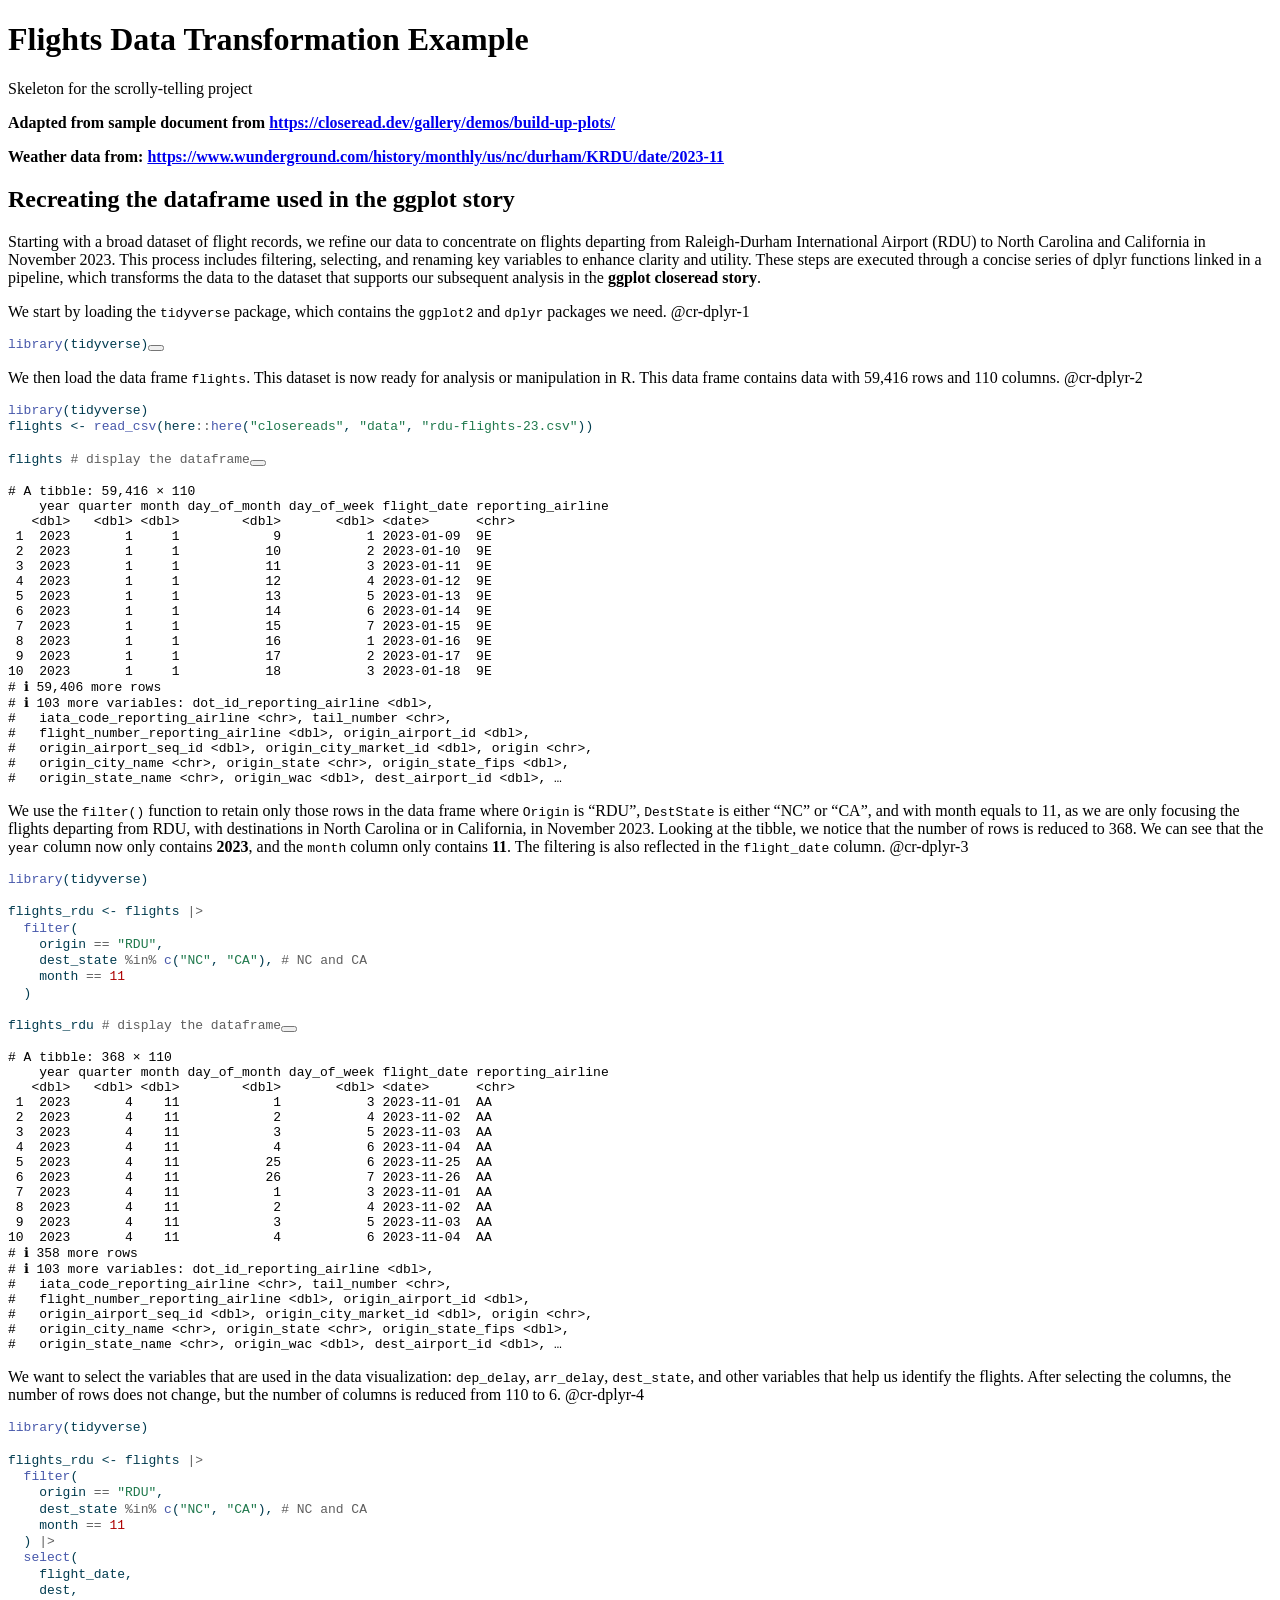
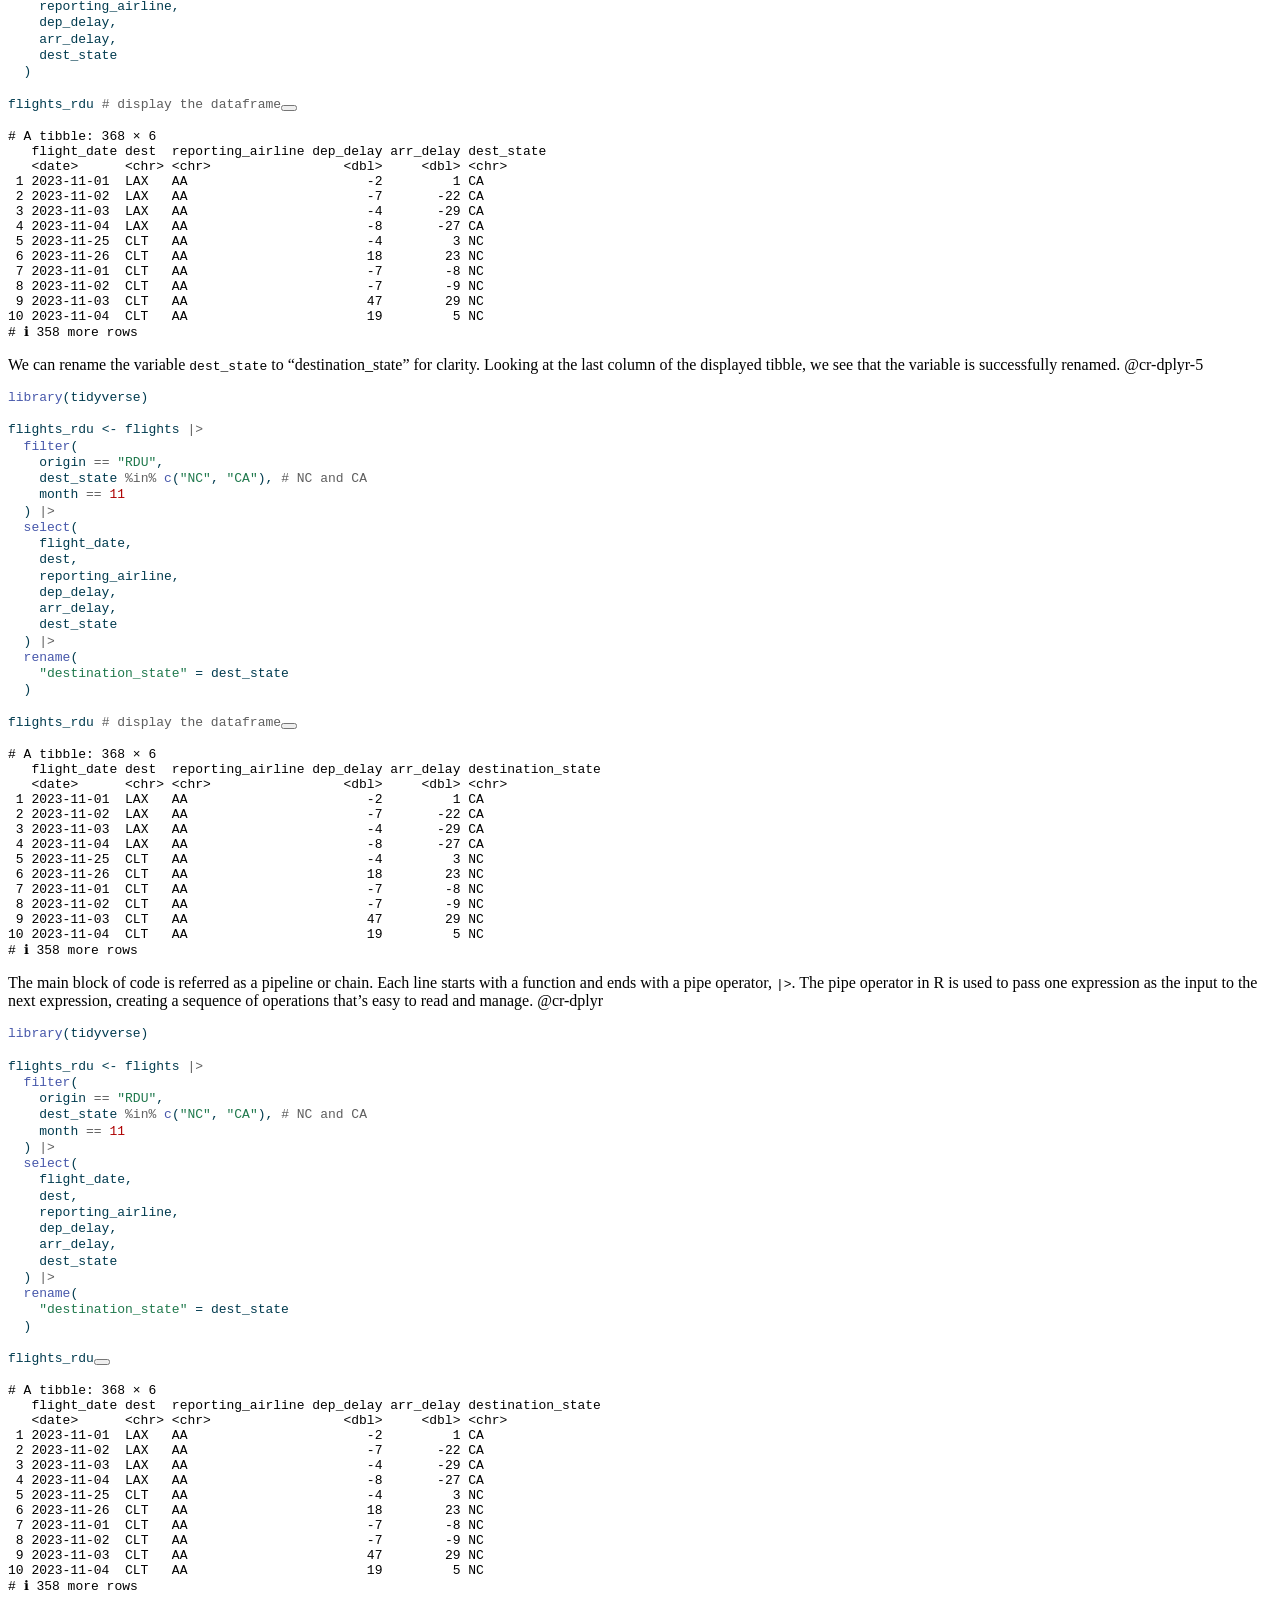
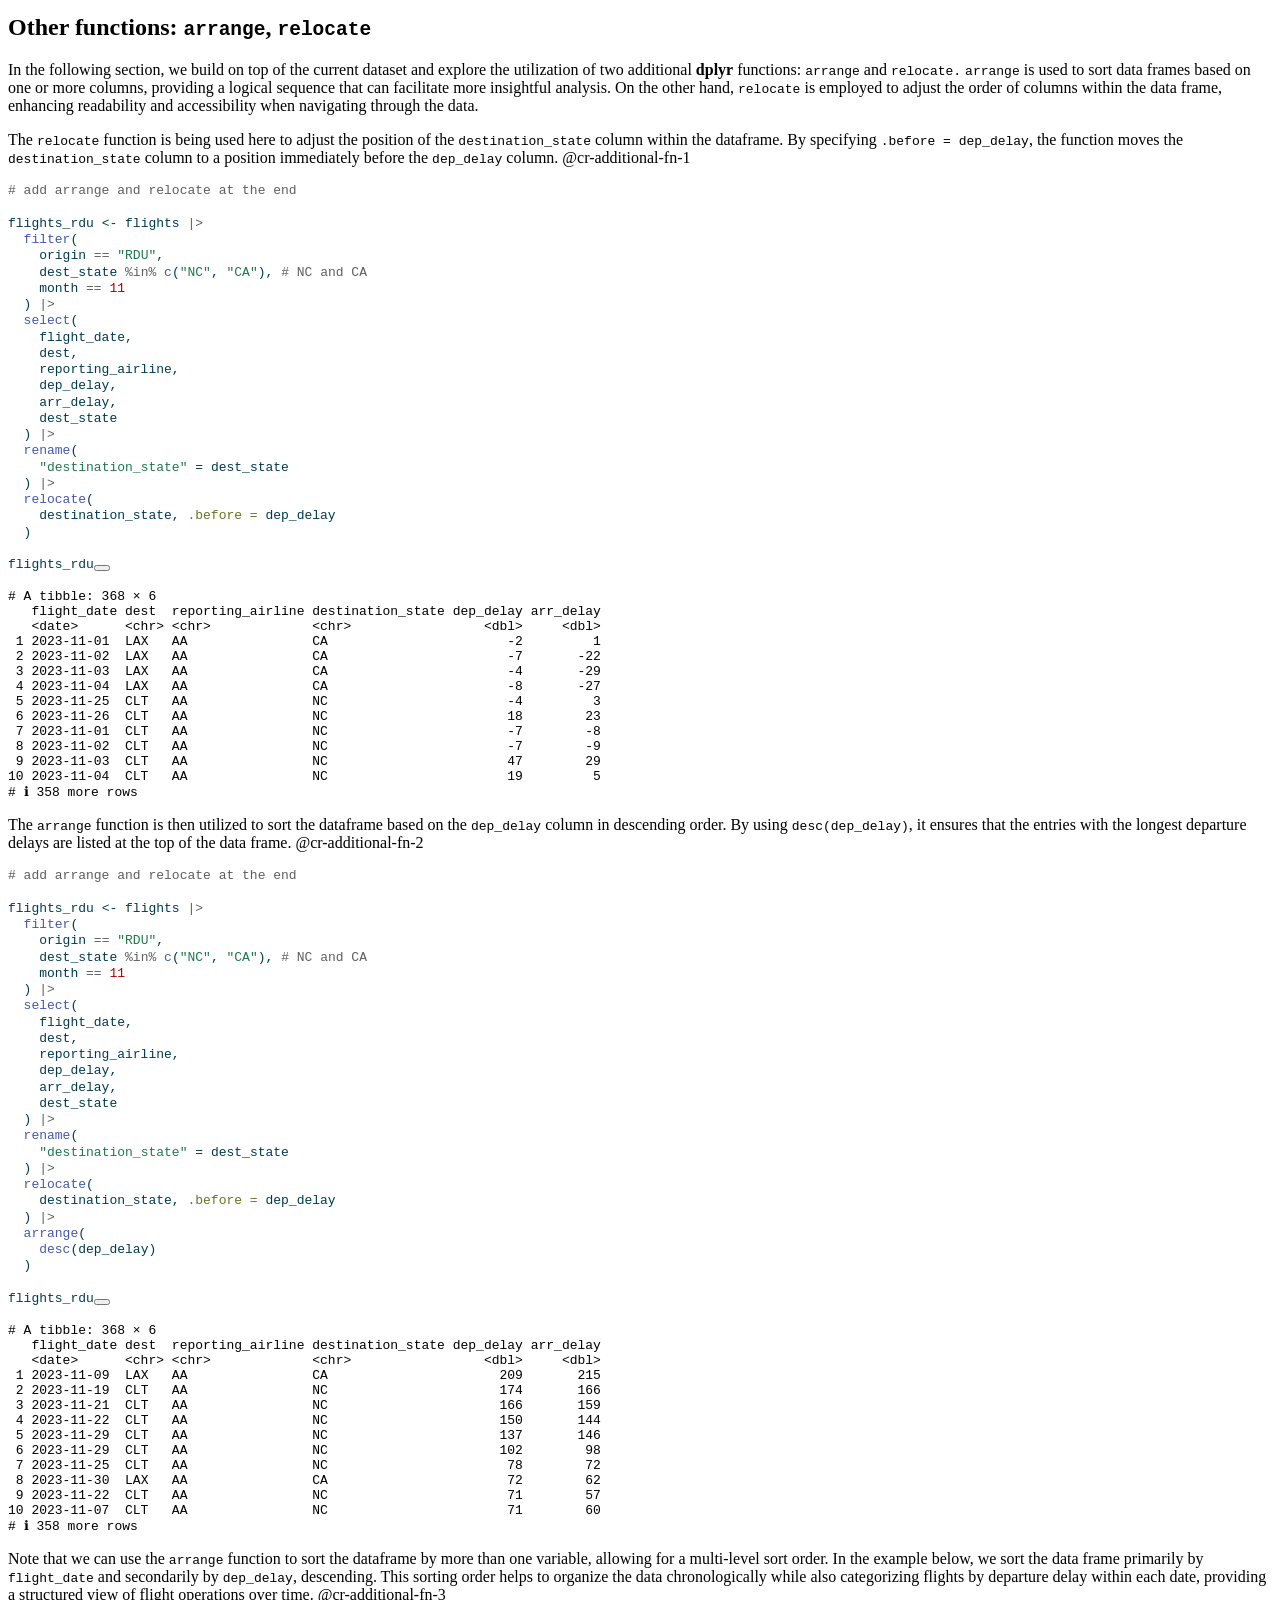
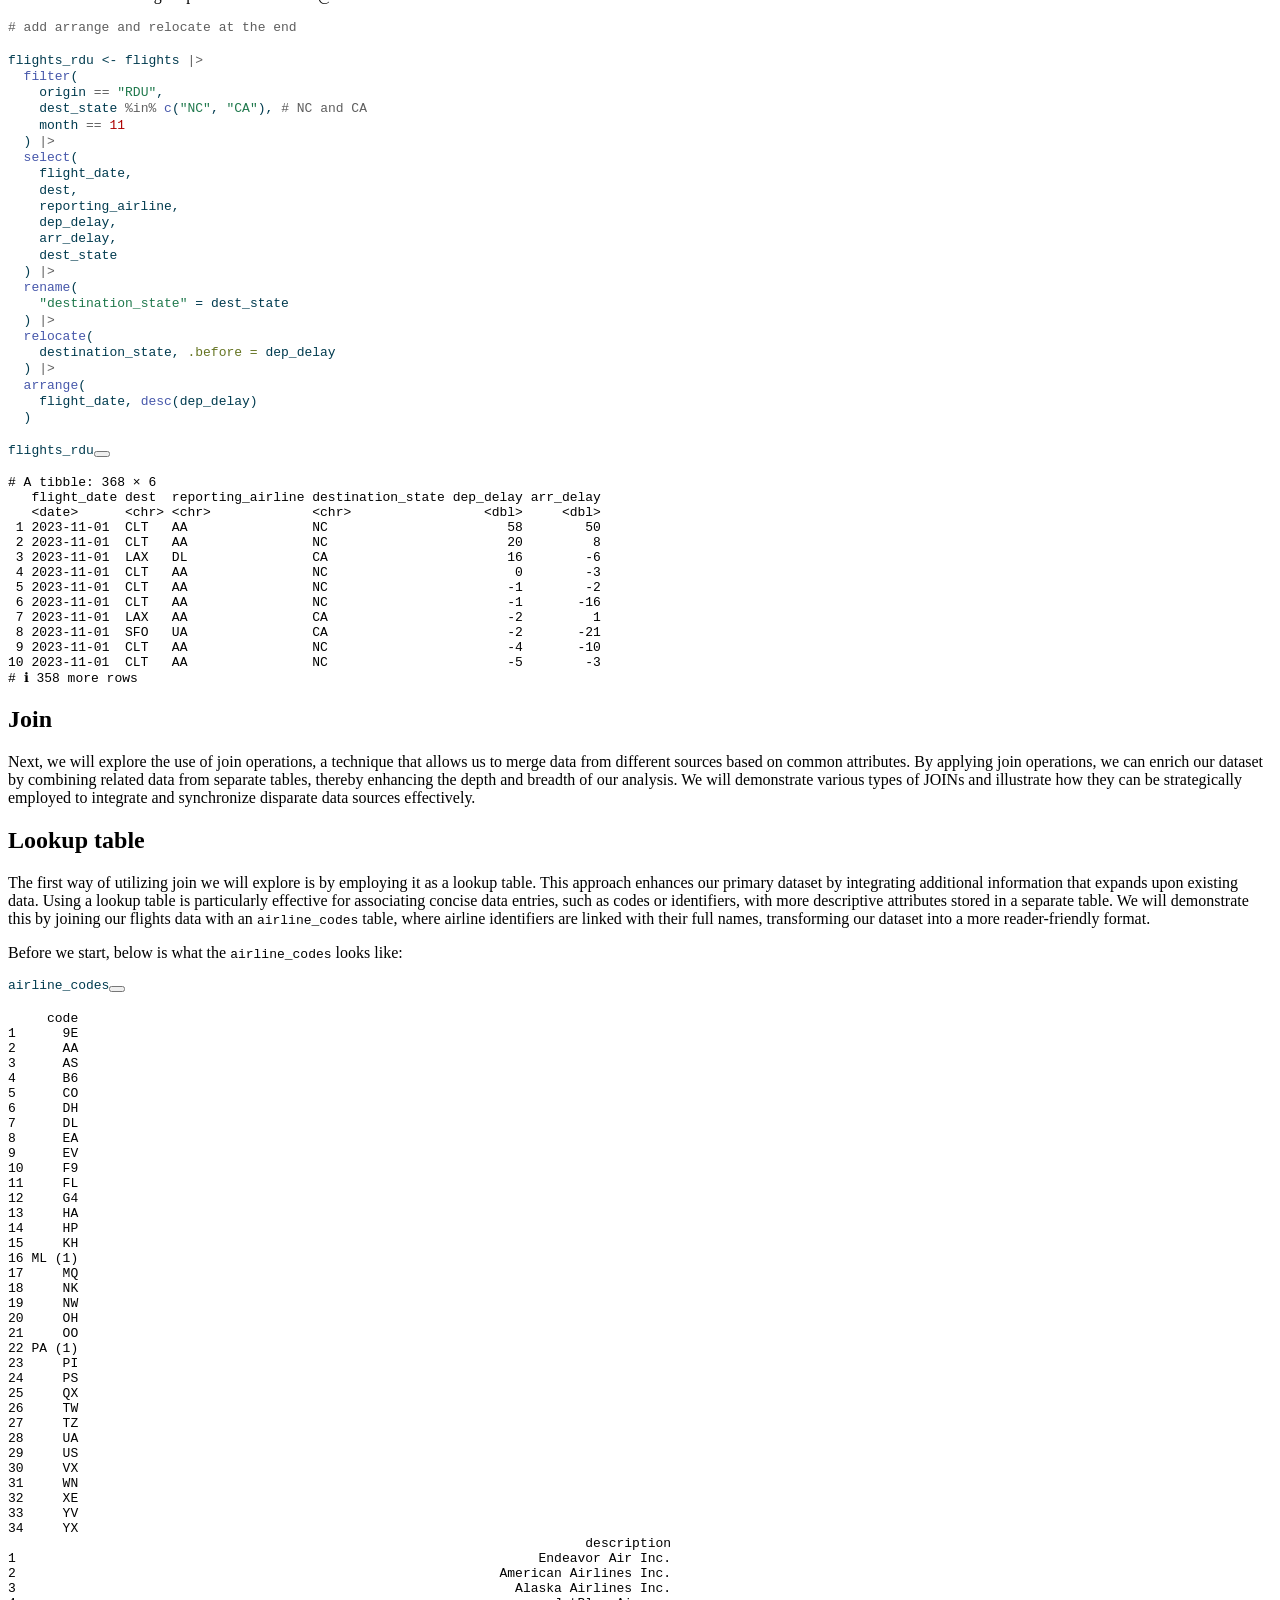
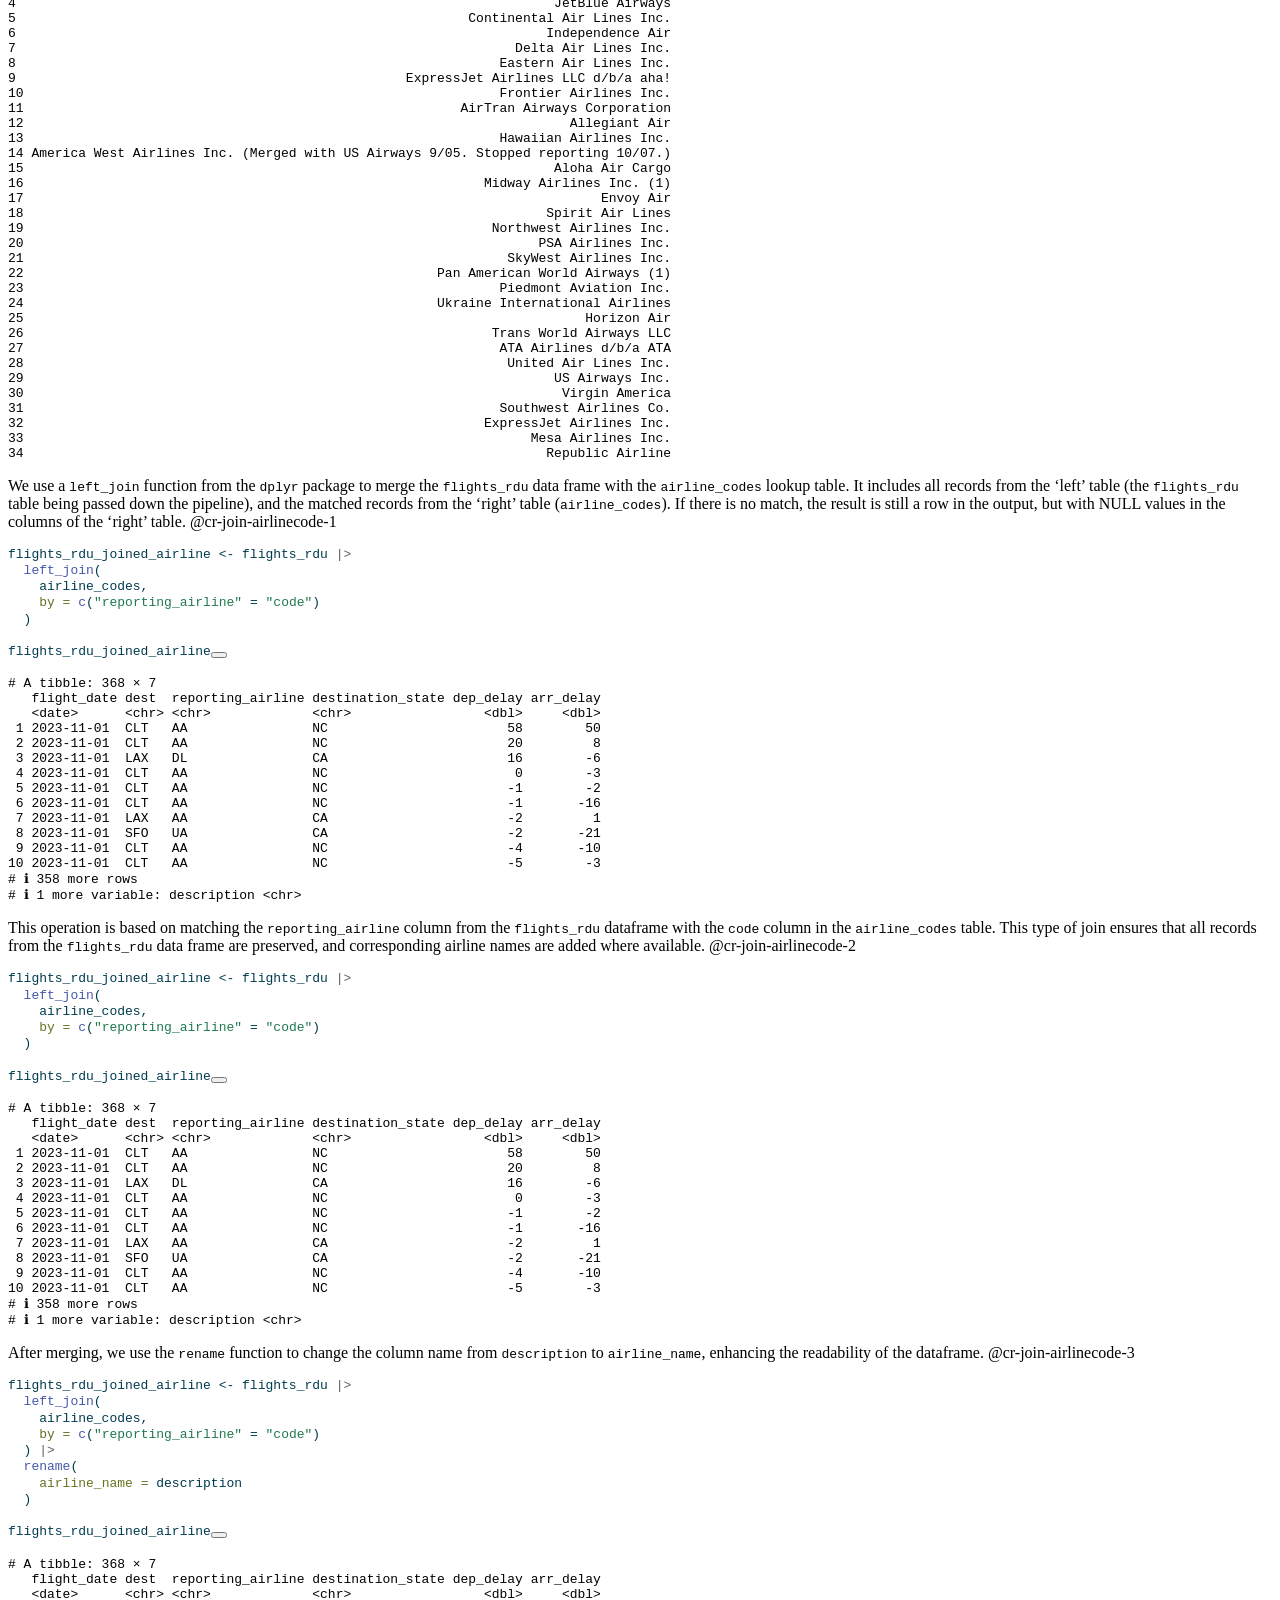
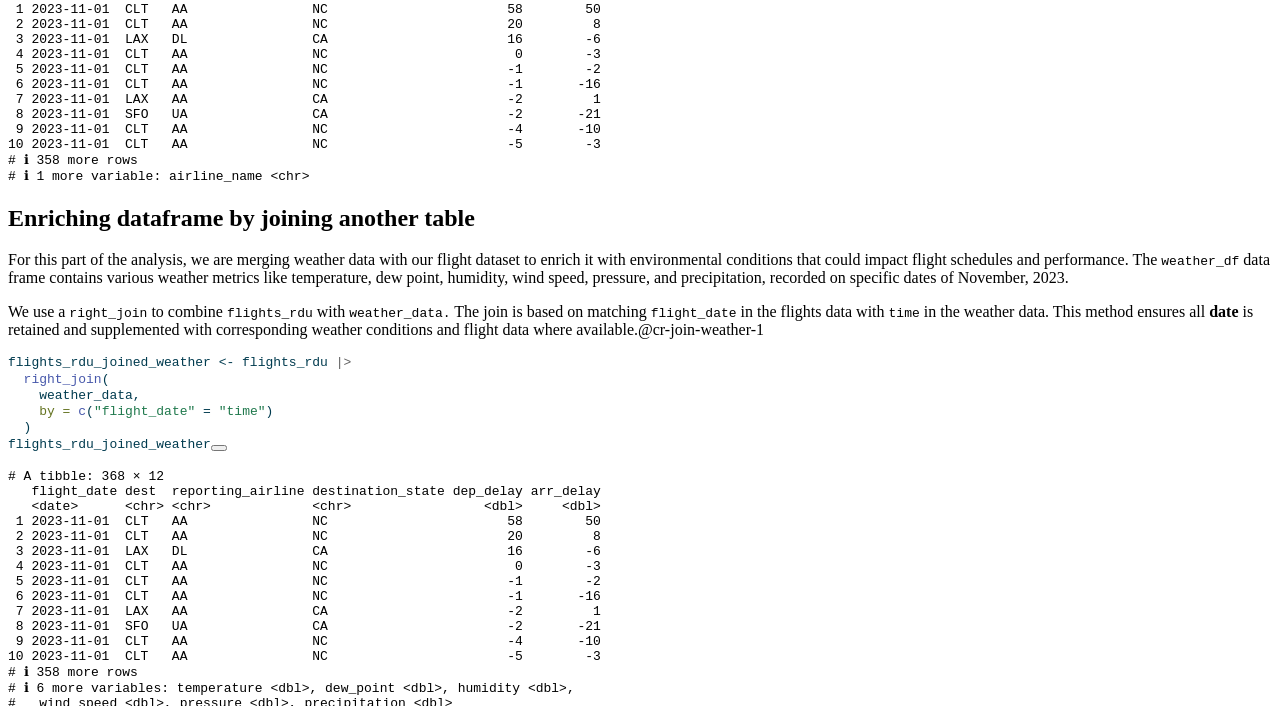
==== docs/closereads/data-transformation-flights.html @ 817562bf "fix folder path" ====
<!DOCTYPE html>
<html xmlns="http://www.w3.org/1999/xhtml" lang="en" xml:lang="en"><head>

<meta charset="utf-8">
<meta name="generator" content="quarto-1.7.17">

<meta name="viewport" content="width=device-width, initial-scale=1.0, user-scalable=yes">


<title>Flights Data Transformation Example</title>
<style>
code{white-space: pre-wrap;}
span.smallcaps{font-variant: small-caps;}
div.columns{display: flex; gap: min(4vw, 1.5em);}
div.column{flex: auto; overflow-x: auto;}
div.hanging-indent{margin-left: 1.5em; text-indent: -1.5em;}
ul.task-list{list-style: none;}
ul.task-list li input[type="checkbox"] {
  width: 0.8em;
  margin: 0 0.8em 0.2em -1em; /* quarto-specific, see https://github.com/quarto-dev/quarto-cli/issues/4556 */ 
  vertical-align: middle;
}
/* CSS for syntax highlighting */
pre > code.sourceCode { white-space: pre; position: relative; }
pre > code.sourceCode > span { line-height: 1.25; }
pre > code.sourceCode > span:empty { height: 1.2em; }
.sourceCode { overflow: visible; }
code.sourceCode > span { color: inherit; text-decoration: inherit; }
div.sourceCode { margin: 1em 0; }
pre.sourceCode { margin: 0; }
@media screen {
div.sourceCode { overflow: auto; }
}
@media print {
pre > code.sourceCode { white-space: pre-wrap; }
pre > code.sourceCode > span { display: inline-block; text-indent: -5em; padding-left: 5em; }
}
pre.numberSource code
  { counter-reset: source-line 0; }
pre.numberSource code > span
  { position: relative; left: -4em; counter-increment: source-line; }
pre.numberSource code > span > a:first-child::before
  { content: counter(source-line);
    position: relative; left: -1em; text-align: right; vertical-align: baseline;
    border: none; display: inline-block;
    -webkit-touch-callout: none; -webkit-user-select: none;
    -khtml-user-select: none; -moz-user-select: none;
    -ms-user-select: none; user-select: none;
    padding: 0 4px; width: 4em;
  }
pre.numberSource { margin-left: 3em;  padding-left: 4px; }
div.sourceCode
  {   }
@media screen {
pre > code.sourceCode > span > a:first-child::before { text-decoration: underline; }
}
</style>


<script src="../site_libs/quarto-nav/quarto-nav.js"></script>
<script src="../site_libs/clipboard/clipboard.min.js"></script>
<script src="../site_libs/quarto-search/autocomplete.umd.js"></script>
<script src="../site_libs/quarto-search/fuse.min.js"></script>
<script src="../site_libs/quarto-search/quarto-search.js"></script>
<meta name="quarto:offset" content="../">
<script src="../site_libs/quarto-html/quarto.js" type="module"></script>
<script src="../site_libs/quarto-html/tabsets/tabsets.js" type="module"></script>
<script src="../site_libs/quarto-html/popper.min.js"></script>
<script src="../site_libs/quarto-html/tippy.umd.min.js"></script>
<script src="../site_libs/quarto-html/anchor.min.js"></script>
<link href="../site_libs/quarto-html/tippy.css" rel="stylesheet">
<link href="../site_libs/quarto-html/quarto-syntax-highlighting-da03d714c310c60cec1d83284c92da2c.css" rel="stylesheet" id="quarto-text-highlighting-styles">
<script src="../site_libs/bootstrap/bootstrap.min.js"></script>
<link href="../site_libs/bootstrap/bootstrap-icons.css" rel="stylesheet">
<link href="../site_libs/bootstrap/bootstrap-ecab3d01edc22a8b07c778f864461f49.min.css" rel="stylesheet" append-hash="true" id="quarto-bootstrap" data-mode="light">
<script id="quarto-search-options" type="application/json">{
  "location": "sidebar",
  "copy-button": false,
  "collapse-after": 3,
  "panel-placement": "start",
  "type": "textbox",
  "limit": 50,
  "keyboard-shortcut": [
    "f",
    "/",
    "s"
  ],
  "show-item-context": false,
  "language": {
    "search-no-results-text": "No results",
    "search-matching-documents-text": "matching documents",
    "search-copy-link-title": "Copy link to search",
    "search-hide-matches-text": "Hide additional matches",
    "search-more-match-text": "more match in this document",
    "search-more-matches-text": "more matches in this document",
    "search-clear-button-title": "Clear",
    "search-text-placeholder": "",
    "search-detached-cancel-button-title": "Cancel",
    "search-submit-button-title": "Submit",
    "search-label": "Search"
  }
}</script>
<script async="" src="https://hypothes.is/embed.js"></script>
<script>
  window.document.addEventListener("DOMContentLoaded", function (_event) {
    document.body.classList.add('hypothesis-enabled');
  });
</script>


</head>

<body class="fullcontent quarto-light">

<div id="quarto-search-results"></div>
<!-- content -->
<div id="quarto-content" class="quarto-container page-columns page-rows-contents page-layout-article">
<!-- sidebar -->
<!-- margin-sidebar -->
    
<!-- main -->
<main class="content" id="quarto-document-content">

<header id="title-block-header" class="quarto-title-block default">
<div class="quarto-title">
<h1 class="title">Flights Data Transformation Example</h1>
<p class="subtitle lead">Skeleton for the scrolly-telling project</p>
</div>



<div class="quarto-title-meta">

    
  
    
  </div>
  


</header>


<p><strong>Adapted from sample document from <a href="https://closeread.dev/gallery/demos/build-up-plots/" class="uri">https://closeread.dev/gallery/demos/build-up-plots/</a></strong></p>
<p><strong>Weather data from: <a href="https://www.wunderground.com/history/monthly/us/nc/durham/KRDU/date/2023-11" class="uri">https://www.wunderground.com/history/monthly/us/nc/durham/KRDU/date/2023-11</a></strong></p>
<section id="recreating-the-dataframe-used-in-the-ggplot-story" class="level1">
<h1>Recreating the dataframe used in the ggplot story</h1>
<p>Starting with a broad dataset of flight records, we refine our data to concentrate on flights departing from Raleigh-Durham International Airport (RDU) to North Carolina and California in November 2023. This process includes filtering, selecting, and renaming key variables to enhance clarity and utility. These steps are executed through a concise series of dplyr functions linked in a pipeline, which transforms the data to the dataset that supports our subsequent analysis in the <strong>ggplot closeread story</strong>.</p>
<div class="cr-section">
<p>We start by loading the <code>tidyverse</code> package, which contains the <code>ggplot2</code> and <code>dplyr</code> packages we need. <span data-highlight="1"><span class="citation" data-cites="cr-dplyr-1">@cr-dplyr-1</span></span></p>
<div id="cr-dplyr-1">
<div class="cell">
<div class="sourceCode cell-code" id="cb1"><pre class="sourceCode r code-with-copy"><code class="sourceCode r"><span id="cb1-1"><a href="#cb1-1" aria-hidden="true" tabindex="-1"></a><span class="fu">library</span>(tidyverse)</span></code><button title="Copy to Clipboard" class="code-copy-button"><i class="bi"></i></button></pre></div>
</div>
</div>
<p>We then load the data frame <code>flights</code>. This dataset is now ready for analysis or manipulation in R. This data frame contains data with 59,416 rows and 110 columns. <span data-highlight="2"><span class="citation" data-cites="cr-dplyr-2">@cr-dplyr-2</span></span></p>
<div id="cr-dplyr-2">
<div class="cell">
<div class="sourceCode cell-code" id="cb2"><pre class="sourceCode r code-with-copy"><code class="sourceCode r"><span id="cb2-1"><a href="#cb2-1" aria-hidden="true" tabindex="-1"></a><span class="fu">library</span>(tidyverse)</span>
<span id="cb2-2"><a href="#cb2-2" aria-hidden="true" tabindex="-1"></a>flights <span class="ot">&lt;-</span> <span class="fu">read_csv</span>(here<span class="sc">::</span><span class="fu">here</span>(<span class="st">"closereads"</span>, <span class="st">"data"</span>, <span class="st">"rdu-flights-23.csv"</span>))</span>
<span id="cb2-3"><a href="#cb2-3" aria-hidden="true" tabindex="-1"></a></span>
<span id="cb2-4"><a href="#cb2-4" aria-hidden="true" tabindex="-1"></a>flights <span class="co"># display the dataframe</span></span></code><button title="Copy to Clipboard" class="code-copy-button"><i class="bi"></i></button></pre></div>
<div class="cell-output cell-output-stdout">
<pre><code># A tibble: 59,416 × 110
    year quarter month day_of_month day_of_week flight_date reporting_airline
   &lt;dbl&gt;   &lt;dbl&gt; &lt;dbl&gt;        &lt;dbl&gt;       &lt;dbl&gt; &lt;date&gt;      &lt;chr&gt;            
 1  2023       1     1            9           1 2023-01-09  9E               
 2  2023       1     1           10           2 2023-01-10  9E               
 3  2023       1     1           11           3 2023-01-11  9E               
 4  2023       1     1           12           4 2023-01-12  9E               
 5  2023       1     1           13           5 2023-01-13  9E               
 6  2023       1     1           14           6 2023-01-14  9E               
 7  2023       1     1           15           7 2023-01-15  9E               
 8  2023       1     1           16           1 2023-01-16  9E               
 9  2023       1     1           17           2 2023-01-17  9E               
10  2023       1     1           18           3 2023-01-18  9E               
# ℹ 59,406 more rows
# ℹ 103 more variables: dot_id_reporting_airline &lt;dbl&gt;,
#   iata_code_reporting_airline &lt;chr&gt;, tail_number &lt;chr&gt;,
#   flight_number_reporting_airline &lt;dbl&gt;, origin_airport_id &lt;dbl&gt;,
#   origin_airport_seq_id &lt;dbl&gt;, origin_city_market_id &lt;dbl&gt;, origin &lt;chr&gt;,
#   origin_city_name &lt;chr&gt;, origin_state &lt;chr&gt;, origin_state_fips &lt;dbl&gt;,
#   origin_state_name &lt;chr&gt;, origin_wac &lt;dbl&gt;, dest_airport_id &lt;dbl&gt;, …</code></pre>
</div>
</div>
</div>
<p>We use the <code>filter()</code> function to retain only those rows in the data frame where <code>Origin</code> is “RDU”, <code>DestState</code> is either “NC” or “CA”, and with month equals to 11, as we are only focusing the flights departing from RDU, with destinations in North Carolina or in California, in November 2023. Looking at the tibble, we notice that the number of rows is reduced to 368. We can see that the <code>year</code> column now only contains <strong>2023</strong>, and the <code>month</code> column only contains <strong>11</strong>. The filtering is also reflected in the <code>flight_date</code> column. <span data-highlight="4-8"><span class="citation" data-cites="cr-dplyr-3">@cr-dplyr-3</span></span></p>
<div id="cr-dplyr-3">
<div class="cell">
<div class="sourceCode cell-code" id="cb4"><pre class="sourceCode r code-with-copy"><code class="sourceCode r"><span id="cb4-1"><a href="#cb4-1" aria-hidden="true" tabindex="-1"></a><span class="fu">library</span>(tidyverse)</span>
<span id="cb4-2"><a href="#cb4-2" aria-hidden="true" tabindex="-1"></a></span>
<span id="cb4-3"><a href="#cb4-3" aria-hidden="true" tabindex="-1"></a>flights_rdu <span class="ot">&lt;-</span> flights <span class="sc">|&gt;</span></span>
<span id="cb4-4"><a href="#cb4-4" aria-hidden="true" tabindex="-1"></a>  <span class="fu">filter</span>(</span>
<span id="cb4-5"><a href="#cb4-5" aria-hidden="true" tabindex="-1"></a>    origin <span class="sc">==</span> <span class="st">"RDU"</span>,</span>
<span id="cb4-6"><a href="#cb4-6" aria-hidden="true" tabindex="-1"></a>    dest_state <span class="sc">%in%</span> <span class="fu">c</span>(<span class="st">"NC"</span>, <span class="st">"CA"</span>), <span class="co"># NC and CA</span></span>
<span id="cb4-7"><a href="#cb4-7" aria-hidden="true" tabindex="-1"></a>    month <span class="sc">==</span> <span class="dv">11</span></span>
<span id="cb4-8"><a href="#cb4-8" aria-hidden="true" tabindex="-1"></a>  )</span>
<span id="cb4-9"><a href="#cb4-9" aria-hidden="true" tabindex="-1"></a></span>
<span id="cb4-10"><a href="#cb4-10" aria-hidden="true" tabindex="-1"></a>flights_rdu <span class="co"># display the dataframe</span></span></code><button title="Copy to Clipboard" class="code-copy-button"><i class="bi"></i></button></pre></div>
<div class="cell-output cell-output-stdout">
<pre><code># A tibble: 368 × 110
    year quarter month day_of_month day_of_week flight_date reporting_airline
   &lt;dbl&gt;   &lt;dbl&gt; &lt;dbl&gt;        &lt;dbl&gt;       &lt;dbl&gt; &lt;date&gt;      &lt;chr&gt;            
 1  2023       4    11            1           3 2023-11-01  AA               
 2  2023       4    11            2           4 2023-11-02  AA               
 3  2023       4    11            3           5 2023-11-03  AA               
 4  2023       4    11            4           6 2023-11-04  AA               
 5  2023       4    11           25           6 2023-11-25  AA               
 6  2023       4    11           26           7 2023-11-26  AA               
 7  2023       4    11            1           3 2023-11-01  AA               
 8  2023       4    11            2           4 2023-11-02  AA               
 9  2023       4    11            3           5 2023-11-03  AA               
10  2023       4    11            4           6 2023-11-04  AA               
# ℹ 358 more rows
# ℹ 103 more variables: dot_id_reporting_airline &lt;dbl&gt;,
#   iata_code_reporting_airline &lt;chr&gt;, tail_number &lt;chr&gt;,
#   flight_number_reporting_airline &lt;dbl&gt;, origin_airport_id &lt;dbl&gt;,
#   origin_airport_seq_id &lt;dbl&gt;, origin_city_market_id &lt;dbl&gt;, origin &lt;chr&gt;,
#   origin_city_name &lt;chr&gt;, origin_state &lt;chr&gt;, origin_state_fips &lt;dbl&gt;,
#   origin_state_name &lt;chr&gt;, origin_wac &lt;dbl&gt;, dest_airport_id &lt;dbl&gt;, …</code></pre>
</div>
</div>
</div>
<p>We want to select the variables that are used in the data visualization: <code>dep_delay</code>, <code>arr_delay</code>, <code>dest_state</code>, and other variables that help us identify the flights. After selecting the columns, the number of rows does not change, but the number of columns is reduced from 110 to 6. <span data-highlight="9-16"><span class="citation" data-cites="cr-dplyr-4">@cr-dplyr-4</span></span></p>
<div id="cr-dplyr-4">
<div class="cell">
<div class="sourceCode cell-code" id="cb6"><pre class="sourceCode r code-with-copy"><code class="sourceCode r"><span id="cb6-1"><a href="#cb6-1" aria-hidden="true" tabindex="-1"></a><span class="fu">library</span>(tidyverse)</span>
<span id="cb6-2"><a href="#cb6-2" aria-hidden="true" tabindex="-1"></a></span>
<span id="cb6-3"><a href="#cb6-3" aria-hidden="true" tabindex="-1"></a>flights_rdu <span class="ot">&lt;-</span> flights <span class="sc">|&gt;</span></span>
<span id="cb6-4"><a href="#cb6-4" aria-hidden="true" tabindex="-1"></a>  <span class="fu">filter</span>(</span>
<span id="cb6-5"><a href="#cb6-5" aria-hidden="true" tabindex="-1"></a>    origin <span class="sc">==</span> <span class="st">"RDU"</span>,</span>
<span id="cb6-6"><a href="#cb6-6" aria-hidden="true" tabindex="-1"></a>    dest_state <span class="sc">%in%</span> <span class="fu">c</span>(<span class="st">"NC"</span>, <span class="st">"CA"</span>), <span class="co"># NC and CA</span></span>
<span id="cb6-7"><a href="#cb6-7" aria-hidden="true" tabindex="-1"></a>    month <span class="sc">==</span> <span class="dv">11</span></span>
<span id="cb6-8"><a href="#cb6-8" aria-hidden="true" tabindex="-1"></a>  ) <span class="sc">|&gt;</span></span>
<span id="cb6-9"><a href="#cb6-9" aria-hidden="true" tabindex="-1"></a>  <span class="fu">select</span>(</span>
<span id="cb6-10"><a href="#cb6-10" aria-hidden="true" tabindex="-1"></a>    flight_date,</span>
<span id="cb6-11"><a href="#cb6-11" aria-hidden="true" tabindex="-1"></a>    dest,</span>
<span id="cb6-12"><a href="#cb6-12" aria-hidden="true" tabindex="-1"></a>    reporting_airline,</span>
<span id="cb6-13"><a href="#cb6-13" aria-hidden="true" tabindex="-1"></a>    dep_delay,</span>
<span id="cb6-14"><a href="#cb6-14" aria-hidden="true" tabindex="-1"></a>    arr_delay,</span>
<span id="cb6-15"><a href="#cb6-15" aria-hidden="true" tabindex="-1"></a>    dest_state</span>
<span id="cb6-16"><a href="#cb6-16" aria-hidden="true" tabindex="-1"></a>  )</span>
<span id="cb6-17"><a href="#cb6-17" aria-hidden="true" tabindex="-1"></a></span>
<span id="cb6-18"><a href="#cb6-18" aria-hidden="true" tabindex="-1"></a>flights_rdu <span class="co"># display the dataframe</span></span></code><button title="Copy to Clipboard" class="code-copy-button"><i class="bi"></i></button></pre></div>
<div class="cell-output cell-output-stdout">
<pre><code># A tibble: 368 × 6
   flight_date dest  reporting_airline dep_delay arr_delay dest_state
   &lt;date&gt;      &lt;chr&gt; &lt;chr&gt;                 &lt;dbl&gt;     &lt;dbl&gt; &lt;chr&gt;     
 1 2023-11-01  LAX   AA                       -2         1 CA        
 2 2023-11-02  LAX   AA                       -7       -22 CA        
 3 2023-11-03  LAX   AA                       -4       -29 CA        
 4 2023-11-04  LAX   AA                       -8       -27 CA        
 5 2023-11-25  CLT   AA                       -4         3 NC        
 6 2023-11-26  CLT   AA                       18        23 NC        
 7 2023-11-01  CLT   AA                       -7        -8 NC        
 8 2023-11-02  CLT   AA                       -7        -9 NC        
 9 2023-11-03  CLT   AA                       47        29 NC        
10 2023-11-04  CLT   AA                       19         5 NC        
# ℹ 358 more rows</code></pre>
</div>
</div>
</div>
<p>We can rename the variable <code>dest_state</code> to “destination_state” for clarity. Looking at the last column of the displayed tibble, we see that the variable is successfully renamed. <span data-highlight="17-19"><span class="citation" data-cites="cr-dplyr-5">@cr-dplyr-5</span></span></p>
<div id="cr-dplyr-5">
<div class="cell">
<div class="sourceCode cell-code" id="cb8"><pre class="sourceCode r code-with-copy"><code class="sourceCode r"><span id="cb8-1"><a href="#cb8-1" aria-hidden="true" tabindex="-1"></a><span class="fu">library</span>(tidyverse)</span>
<span id="cb8-2"><a href="#cb8-2" aria-hidden="true" tabindex="-1"></a></span>
<span id="cb8-3"><a href="#cb8-3" aria-hidden="true" tabindex="-1"></a>flights_rdu <span class="ot">&lt;-</span> flights <span class="sc">|&gt;</span></span>
<span id="cb8-4"><a href="#cb8-4" aria-hidden="true" tabindex="-1"></a>  <span class="fu">filter</span>(</span>
<span id="cb8-5"><a href="#cb8-5" aria-hidden="true" tabindex="-1"></a>    origin <span class="sc">==</span> <span class="st">"RDU"</span>,</span>
<span id="cb8-6"><a href="#cb8-6" aria-hidden="true" tabindex="-1"></a>    dest_state <span class="sc">%in%</span> <span class="fu">c</span>(<span class="st">"NC"</span>, <span class="st">"CA"</span>), <span class="co"># NC and CA</span></span>
<span id="cb8-7"><a href="#cb8-7" aria-hidden="true" tabindex="-1"></a>    month <span class="sc">==</span> <span class="dv">11</span></span>
<span id="cb8-8"><a href="#cb8-8" aria-hidden="true" tabindex="-1"></a>  ) <span class="sc">|&gt;</span></span>
<span id="cb8-9"><a href="#cb8-9" aria-hidden="true" tabindex="-1"></a>  <span class="fu">select</span>(</span>
<span id="cb8-10"><a href="#cb8-10" aria-hidden="true" tabindex="-1"></a>    flight_date,</span>
<span id="cb8-11"><a href="#cb8-11" aria-hidden="true" tabindex="-1"></a>    dest,</span>
<span id="cb8-12"><a href="#cb8-12" aria-hidden="true" tabindex="-1"></a>    reporting_airline,</span>
<span id="cb8-13"><a href="#cb8-13" aria-hidden="true" tabindex="-1"></a>    dep_delay,</span>
<span id="cb8-14"><a href="#cb8-14" aria-hidden="true" tabindex="-1"></a>    arr_delay,</span>
<span id="cb8-15"><a href="#cb8-15" aria-hidden="true" tabindex="-1"></a>    dest_state</span>
<span id="cb8-16"><a href="#cb8-16" aria-hidden="true" tabindex="-1"></a>  ) <span class="sc">|&gt;</span></span>
<span id="cb8-17"><a href="#cb8-17" aria-hidden="true" tabindex="-1"></a>  <span class="fu">rename</span>(</span>
<span id="cb8-18"><a href="#cb8-18" aria-hidden="true" tabindex="-1"></a>    <span class="st">"destination_state"</span> <span class="ot">=</span> dest_state</span>
<span id="cb8-19"><a href="#cb8-19" aria-hidden="true" tabindex="-1"></a>  )</span>
<span id="cb8-20"><a href="#cb8-20" aria-hidden="true" tabindex="-1"></a></span>
<span id="cb8-21"><a href="#cb8-21" aria-hidden="true" tabindex="-1"></a>flights_rdu <span class="co"># display the dataframe</span></span></code><button title="Copy to Clipboard" class="code-copy-button"><i class="bi"></i></button></pre></div>
<div class="cell-output cell-output-stdout">
<pre><code># A tibble: 368 × 6
   flight_date dest  reporting_airline dep_delay arr_delay destination_state
   &lt;date&gt;      &lt;chr&gt; &lt;chr&gt;                 &lt;dbl&gt;     &lt;dbl&gt; &lt;chr&gt;            
 1 2023-11-01  LAX   AA                       -2         1 CA               
 2 2023-11-02  LAX   AA                       -7       -22 CA               
 3 2023-11-03  LAX   AA                       -4       -29 CA               
 4 2023-11-04  LAX   AA                       -8       -27 CA               
 5 2023-11-25  CLT   AA                       -4         3 NC               
 6 2023-11-26  CLT   AA                       18        23 NC               
 7 2023-11-01  CLT   AA                       -7        -8 NC               
 8 2023-11-02  CLT   AA                       -7        -9 NC               
 9 2023-11-03  CLT   AA                       47        29 NC               
10 2023-11-04  CLT   AA                       19         5 NC               
# ℹ 358 more rows</code></pre>
</div>
</div>
</div>
<p>The main block of code is referred as a pipeline or chain. Each line starts with a function and ends with a pipe operator, <code>|&gt;</code>. The pipe operator in R is used to pass one expression as the input to the next expression, creating a sequence of operations that’s easy to read and manage. <span data-highlight="3-19"><span class="citation" data-cites="cr-dplyr">@cr-dplyr</span></span></p>
<div id="cr-dplyr">
<div class="cell">
<div class="sourceCode cell-code" id="cb10"><pre class="sourceCode r code-with-copy"><code class="sourceCode r"><span id="cb10-1"><a href="#cb10-1" aria-hidden="true" tabindex="-1"></a><span class="fu">library</span>(tidyverse)</span>
<span id="cb10-2"><a href="#cb10-2" aria-hidden="true" tabindex="-1"></a></span>
<span id="cb10-3"><a href="#cb10-3" aria-hidden="true" tabindex="-1"></a>flights_rdu <span class="ot">&lt;-</span> flights <span class="sc">|&gt;</span></span>
<span id="cb10-4"><a href="#cb10-4" aria-hidden="true" tabindex="-1"></a>  <span class="fu">filter</span>(</span>
<span id="cb10-5"><a href="#cb10-5" aria-hidden="true" tabindex="-1"></a>    origin <span class="sc">==</span> <span class="st">"RDU"</span>,</span>
<span id="cb10-6"><a href="#cb10-6" aria-hidden="true" tabindex="-1"></a>    dest_state <span class="sc">%in%</span> <span class="fu">c</span>(<span class="st">"NC"</span>, <span class="st">"CA"</span>), <span class="co"># NC and CA</span></span>
<span id="cb10-7"><a href="#cb10-7" aria-hidden="true" tabindex="-1"></a>    month <span class="sc">==</span> <span class="dv">11</span></span>
<span id="cb10-8"><a href="#cb10-8" aria-hidden="true" tabindex="-1"></a>  ) <span class="sc">|&gt;</span></span>
<span id="cb10-9"><a href="#cb10-9" aria-hidden="true" tabindex="-1"></a>  <span class="fu">select</span>(</span>
<span id="cb10-10"><a href="#cb10-10" aria-hidden="true" tabindex="-1"></a>    flight_date,</span>
<span id="cb10-11"><a href="#cb10-11" aria-hidden="true" tabindex="-1"></a>    dest,</span>
<span id="cb10-12"><a href="#cb10-12" aria-hidden="true" tabindex="-1"></a>    reporting_airline,</span>
<span id="cb10-13"><a href="#cb10-13" aria-hidden="true" tabindex="-1"></a>    dep_delay,</span>
<span id="cb10-14"><a href="#cb10-14" aria-hidden="true" tabindex="-1"></a>    arr_delay,</span>
<span id="cb10-15"><a href="#cb10-15" aria-hidden="true" tabindex="-1"></a>    dest_state</span>
<span id="cb10-16"><a href="#cb10-16" aria-hidden="true" tabindex="-1"></a>  ) <span class="sc">|&gt;</span></span>
<span id="cb10-17"><a href="#cb10-17" aria-hidden="true" tabindex="-1"></a>  <span class="fu">rename</span>(</span>
<span id="cb10-18"><a href="#cb10-18" aria-hidden="true" tabindex="-1"></a>    <span class="st">"destination_state"</span> <span class="ot">=</span> dest_state</span>
<span id="cb10-19"><a href="#cb10-19" aria-hidden="true" tabindex="-1"></a>  )</span>
<span id="cb10-20"><a href="#cb10-20" aria-hidden="true" tabindex="-1"></a></span>
<span id="cb10-21"><a href="#cb10-21" aria-hidden="true" tabindex="-1"></a>flights_rdu</span></code><button title="Copy to Clipboard" class="code-copy-button"><i class="bi"></i></button></pre></div>
<div class="cell-output cell-output-stdout">
<pre><code># A tibble: 368 × 6
   flight_date dest  reporting_airline dep_delay arr_delay destination_state
   &lt;date&gt;      &lt;chr&gt; &lt;chr&gt;                 &lt;dbl&gt;     &lt;dbl&gt; &lt;chr&gt;            
 1 2023-11-01  LAX   AA                       -2         1 CA               
 2 2023-11-02  LAX   AA                       -7       -22 CA               
 3 2023-11-03  LAX   AA                       -4       -29 CA               
 4 2023-11-04  LAX   AA                       -8       -27 CA               
 5 2023-11-25  CLT   AA                       -4         3 NC               
 6 2023-11-26  CLT   AA                       18        23 NC               
 7 2023-11-01  CLT   AA                       -7        -8 NC               
 8 2023-11-02  CLT   AA                       -7        -9 NC               
 9 2023-11-03  CLT   AA                       47        29 NC               
10 2023-11-04  CLT   AA                       19         5 NC               
# ℹ 358 more rows</code></pre>
</div>
</div>
</div>
</div>
</section>
<section id="other-functions-arrange-relocate" class="level1">
<h1>Other functions: <code>arrange</code>, <code>relocate</code></h1>
<p>In the following section, we build on top of the current dataset and explore the utilization of two additional <strong>dplyr</strong> functions: <code>arrange</code> and <code>relocate.</code> <code>arrange</code> is used to sort data frames based on one or more columns, providing a logical sequence that can facilitate more insightful analysis. On the other hand, <code>relocate</code> is employed to adjust the order of columns within the data frame, enhancing readability and accessibility when navigating through the data.</p>
<div class="cr-section">
<p>The <code>relocate</code> function is being used here to adjust the position of the <code>destination_state</code> column within the dataframe. By specifying <code>.before = dep_delay</code>, the function moves the <code>destination_state</code> column to a position immediately before the <code>dep_delay</code> column. <span data-highlight="20-22"><span class="citation" data-cites="cr-additional-fn-1">@cr-additional-fn-1</span></span></p>
<div id="cr-additional-fn-1">
<div class="cell">
<div class="sourceCode cell-code" id="cb12"><pre class="sourceCode r code-with-copy"><code class="sourceCode r"><span id="cb12-1"><a href="#cb12-1" aria-hidden="true" tabindex="-1"></a><span class="co"># add arrange and relocate at the end</span></span>
<span id="cb12-2"><a href="#cb12-2" aria-hidden="true" tabindex="-1"></a></span>
<span id="cb12-3"><a href="#cb12-3" aria-hidden="true" tabindex="-1"></a>flights_rdu <span class="ot">&lt;-</span> flights <span class="sc">|&gt;</span></span>
<span id="cb12-4"><a href="#cb12-4" aria-hidden="true" tabindex="-1"></a>  <span class="fu">filter</span>(</span>
<span id="cb12-5"><a href="#cb12-5" aria-hidden="true" tabindex="-1"></a>    origin <span class="sc">==</span> <span class="st">"RDU"</span>,</span>
<span id="cb12-6"><a href="#cb12-6" aria-hidden="true" tabindex="-1"></a>    dest_state <span class="sc">%in%</span> <span class="fu">c</span>(<span class="st">"NC"</span>, <span class="st">"CA"</span>), <span class="co"># NC and CA</span></span>
<span id="cb12-7"><a href="#cb12-7" aria-hidden="true" tabindex="-1"></a>    month <span class="sc">==</span> <span class="dv">11</span></span>
<span id="cb12-8"><a href="#cb12-8" aria-hidden="true" tabindex="-1"></a>  ) <span class="sc">|&gt;</span></span>
<span id="cb12-9"><a href="#cb12-9" aria-hidden="true" tabindex="-1"></a>  <span class="fu">select</span>(</span>
<span id="cb12-10"><a href="#cb12-10" aria-hidden="true" tabindex="-1"></a>    flight_date,</span>
<span id="cb12-11"><a href="#cb12-11" aria-hidden="true" tabindex="-1"></a>    dest,</span>
<span id="cb12-12"><a href="#cb12-12" aria-hidden="true" tabindex="-1"></a>    reporting_airline,</span>
<span id="cb12-13"><a href="#cb12-13" aria-hidden="true" tabindex="-1"></a>    dep_delay,</span>
<span id="cb12-14"><a href="#cb12-14" aria-hidden="true" tabindex="-1"></a>    arr_delay,</span>
<span id="cb12-15"><a href="#cb12-15" aria-hidden="true" tabindex="-1"></a>    dest_state</span>
<span id="cb12-16"><a href="#cb12-16" aria-hidden="true" tabindex="-1"></a>  ) <span class="sc">|&gt;</span></span>
<span id="cb12-17"><a href="#cb12-17" aria-hidden="true" tabindex="-1"></a>  <span class="fu">rename</span>(</span>
<span id="cb12-18"><a href="#cb12-18" aria-hidden="true" tabindex="-1"></a>    <span class="st">"destination_state"</span> <span class="ot">=</span> dest_state</span>
<span id="cb12-19"><a href="#cb12-19" aria-hidden="true" tabindex="-1"></a>  ) <span class="sc">|&gt;</span></span>
<span id="cb12-20"><a href="#cb12-20" aria-hidden="true" tabindex="-1"></a>  <span class="fu">relocate</span>(</span>
<span id="cb12-21"><a href="#cb12-21" aria-hidden="true" tabindex="-1"></a>    destination_state, <span class="at">.before =</span> dep_delay</span>
<span id="cb12-22"><a href="#cb12-22" aria-hidden="true" tabindex="-1"></a>  )</span>
<span id="cb12-23"><a href="#cb12-23" aria-hidden="true" tabindex="-1"></a></span>
<span id="cb12-24"><a href="#cb12-24" aria-hidden="true" tabindex="-1"></a>flights_rdu</span></code><button title="Copy to Clipboard" class="code-copy-button"><i class="bi"></i></button></pre></div>
<div class="cell-output cell-output-stdout">
<pre><code># A tibble: 368 × 6
   flight_date dest  reporting_airline destination_state dep_delay arr_delay
   &lt;date&gt;      &lt;chr&gt; &lt;chr&gt;             &lt;chr&gt;                 &lt;dbl&gt;     &lt;dbl&gt;
 1 2023-11-01  LAX   AA                CA                       -2         1
 2 2023-11-02  LAX   AA                CA                       -7       -22
 3 2023-11-03  LAX   AA                CA                       -4       -29
 4 2023-11-04  LAX   AA                CA                       -8       -27
 5 2023-11-25  CLT   AA                NC                       -4         3
 6 2023-11-26  CLT   AA                NC                       18        23
 7 2023-11-01  CLT   AA                NC                       -7        -8
 8 2023-11-02  CLT   AA                NC                       -7        -9
 9 2023-11-03  CLT   AA                NC                       47        29
10 2023-11-04  CLT   AA                NC                       19         5
# ℹ 358 more rows</code></pre>
</div>
</div>
</div>
<p>The <code>arrange</code> function is then utilized to sort the dataframe based on the <code>dep_delay</code> column in descending order. By using <code>desc(dep_delay)</code>, it ensures that the entries with the longest departure delays are listed at the top of the data frame. <span data-highlight="23-25"><span class="citation" data-cites="cr-additional-fn-2">@cr-additional-fn-2</span></span></p>
<div id="cr-additional-fn-2">
<div class="cell">
<div class="sourceCode cell-code" id="cb14"><pre class="sourceCode r code-with-copy"><code class="sourceCode r"><span id="cb14-1"><a href="#cb14-1" aria-hidden="true" tabindex="-1"></a><span class="co"># add arrange and relocate at the end</span></span>
<span id="cb14-2"><a href="#cb14-2" aria-hidden="true" tabindex="-1"></a></span>
<span id="cb14-3"><a href="#cb14-3" aria-hidden="true" tabindex="-1"></a>flights_rdu <span class="ot">&lt;-</span> flights <span class="sc">|&gt;</span></span>
<span id="cb14-4"><a href="#cb14-4" aria-hidden="true" tabindex="-1"></a>  <span class="fu">filter</span>(</span>
<span id="cb14-5"><a href="#cb14-5" aria-hidden="true" tabindex="-1"></a>    origin <span class="sc">==</span> <span class="st">"RDU"</span>,</span>
<span id="cb14-6"><a href="#cb14-6" aria-hidden="true" tabindex="-1"></a>    dest_state <span class="sc">%in%</span> <span class="fu">c</span>(<span class="st">"NC"</span>, <span class="st">"CA"</span>), <span class="co"># NC and CA</span></span>
<span id="cb14-7"><a href="#cb14-7" aria-hidden="true" tabindex="-1"></a>    month <span class="sc">==</span> <span class="dv">11</span></span>
<span id="cb14-8"><a href="#cb14-8" aria-hidden="true" tabindex="-1"></a>  ) <span class="sc">|&gt;</span></span>
<span id="cb14-9"><a href="#cb14-9" aria-hidden="true" tabindex="-1"></a>  <span class="fu">select</span>(</span>
<span id="cb14-10"><a href="#cb14-10" aria-hidden="true" tabindex="-1"></a>    flight_date,</span>
<span id="cb14-11"><a href="#cb14-11" aria-hidden="true" tabindex="-1"></a>    dest,</span>
<span id="cb14-12"><a href="#cb14-12" aria-hidden="true" tabindex="-1"></a>    reporting_airline,</span>
<span id="cb14-13"><a href="#cb14-13" aria-hidden="true" tabindex="-1"></a>    dep_delay,</span>
<span id="cb14-14"><a href="#cb14-14" aria-hidden="true" tabindex="-1"></a>    arr_delay,</span>
<span id="cb14-15"><a href="#cb14-15" aria-hidden="true" tabindex="-1"></a>    dest_state</span>
<span id="cb14-16"><a href="#cb14-16" aria-hidden="true" tabindex="-1"></a>  ) <span class="sc">|&gt;</span></span>
<span id="cb14-17"><a href="#cb14-17" aria-hidden="true" tabindex="-1"></a>  <span class="fu">rename</span>(</span>
<span id="cb14-18"><a href="#cb14-18" aria-hidden="true" tabindex="-1"></a>    <span class="st">"destination_state"</span> <span class="ot">=</span> dest_state</span>
<span id="cb14-19"><a href="#cb14-19" aria-hidden="true" tabindex="-1"></a>  ) <span class="sc">|&gt;</span></span>
<span id="cb14-20"><a href="#cb14-20" aria-hidden="true" tabindex="-1"></a>  <span class="fu">relocate</span>(</span>
<span id="cb14-21"><a href="#cb14-21" aria-hidden="true" tabindex="-1"></a>    destination_state, <span class="at">.before =</span> dep_delay</span>
<span id="cb14-22"><a href="#cb14-22" aria-hidden="true" tabindex="-1"></a>  ) <span class="sc">|&gt;</span></span>
<span id="cb14-23"><a href="#cb14-23" aria-hidden="true" tabindex="-1"></a>  <span class="fu">arrange</span>(</span>
<span id="cb14-24"><a href="#cb14-24" aria-hidden="true" tabindex="-1"></a>    <span class="fu">desc</span>(dep_delay)</span>
<span id="cb14-25"><a href="#cb14-25" aria-hidden="true" tabindex="-1"></a>  )</span>
<span id="cb14-26"><a href="#cb14-26" aria-hidden="true" tabindex="-1"></a></span>
<span id="cb14-27"><a href="#cb14-27" aria-hidden="true" tabindex="-1"></a>flights_rdu</span></code><button title="Copy to Clipboard" class="code-copy-button"><i class="bi"></i></button></pre></div>
<div class="cell-output cell-output-stdout">
<pre><code># A tibble: 368 × 6
   flight_date dest  reporting_airline destination_state dep_delay arr_delay
   &lt;date&gt;      &lt;chr&gt; &lt;chr&gt;             &lt;chr&gt;                 &lt;dbl&gt;     &lt;dbl&gt;
 1 2023-11-09  LAX   AA                CA                      209       215
 2 2023-11-19  CLT   AA                NC                      174       166
 3 2023-11-21  CLT   AA                NC                      166       159
 4 2023-11-22  CLT   AA                NC                      150       144
 5 2023-11-29  CLT   AA                NC                      137       146
 6 2023-11-29  CLT   AA                NC                      102        98
 7 2023-11-25  CLT   AA                NC                       78        72
 8 2023-11-30  LAX   AA                CA                       72        62
 9 2023-11-22  CLT   AA                NC                       71        57
10 2023-11-07  CLT   AA                NC                       71        60
# ℹ 358 more rows</code></pre>
</div>
</div>
</div>
<p>Note that we can use the <code>arrange</code> function to sort the dataframe by more than one variable, allowing for a multi-level sort order. In the example below, we sort the data frame primarily by <code>flight_date</code> and secondarily by <code>dep_delay</code>, descending. This sorting order helps to organize the data chronologically while also categorizing flights by departure delay within each date, providing a structured view of flight operations over time. <span data-highlight="23-25"><span class="citation" data-cites="cr-additional-fn-3">@cr-additional-fn-3</span></span></p>
<div id="cr-additional-fn-3">
<div class="cell">
<div class="sourceCode cell-code" id="cb16"><pre class="sourceCode r code-with-copy"><code class="sourceCode r"><span id="cb16-1"><a href="#cb16-1" aria-hidden="true" tabindex="-1"></a><span class="co"># add arrange and relocate at the end</span></span>
<span id="cb16-2"><a href="#cb16-2" aria-hidden="true" tabindex="-1"></a></span>
<span id="cb16-3"><a href="#cb16-3" aria-hidden="true" tabindex="-1"></a>flights_rdu <span class="ot">&lt;-</span> flights <span class="sc">|&gt;</span></span>
<span id="cb16-4"><a href="#cb16-4" aria-hidden="true" tabindex="-1"></a>  <span class="fu">filter</span>(</span>
<span id="cb16-5"><a href="#cb16-5" aria-hidden="true" tabindex="-1"></a>    origin <span class="sc">==</span> <span class="st">"RDU"</span>,</span>
<span id="cb16-6"><a href="#cb16-6" aria-hidden="true" tabindex="-1"></a>    dest_state <span class="sc">%in%</span> <span class="fu">c</span>(<span class="st">"NC"</span>, <span class="st">"CA"</span>), <span class="co"># NC and CA</span></span>
<span id="cb16-7"><a href="#cb16-7" aria-hidden="true" tabindex="-1"></a>    month <span class="sc">==</span> <span class="dv">11</span></span>
<span id="cb16-8"><a href="#cb16-8" aria-hidden="true" tabindex="-1"></a>  ) <span class="sc">|&gt;</span></span>
<span id="cb16-9"><a href="#cb16-9" aria-hidden="true" tabindex="-1"></a>  <span class="fu">select</span>(</span>
<span id="cb16-10"><a href="#cb16-10" aria-hidden="true" tabindex="-1"></a>    flight_date,</span>
<span id="cb16-11"><a href="#cb16-11" aria-hidden="true" tabindex="-1"></a>    dest,</span>
<span id="cb16-12"><a href="#cb16-12" aria-hidden="true" tabindex="-1"></a>    reporting_airline,</span>
<span id="cb16-13"><a href="#cb16-13" aria-hidden="true" tabindex="-1"></a>    dep_delay,</span>
<span id="cb16-14"><a href="#cb16-14" aria-hidden="true" tabindex="-1"></a>    arr_delay,</span>
<span id="cb16-15"><a href="#cb16-15" aria-hidden="true" tabindex="-1"></a>    dest_state</span>
<span id="cb16-16"><a href="#cb16-16" aria-hidden="true" tabindex="-1"></a>  ) <span class="sc">|&gt;</span></span>
<span id="cb16-17"><a href="#cb16-17" aria-hidden="true" tabindex="-1"></a>  <span class="fu">rename</span>(</span>
<span id="cb16-18"><a href="#cb16-18" aria-hidden="true" tabindex="-1"></a>    <span class="st">"destination_state"</span> <span class="ot">=</span> dest_state</span>
<span id="cb16-19"><a href="#cb16-19" aria-hidden="true" tabindex="-1"></a>  ) <span class="sc">|&gt;</span></span>
<span id="cb16-20"><a href="#cb16-20" aria-hidden="true" tabindex="-1"></a>  <span class="fu">relocate</span>(</span>
<span id="cb16-21"><a href="#cb16-21" aria-hidden="true" tabindex="-1"></a>    destination_state, <span class="at">.before =</span> dep_delay</span>
<span id="cb16-22"><a href="#cb16-22" aria-hidden="true" tabindex="-1"></a>  ) <span class="sc">|&gt;</span></span>
<span id="cb16-23"><a href="#cb16-23" aria-hidden="true" tabindex="-1"></a>  <span class="fu">arrange</span>(</span>
<span id="cb16-24"><a href="#cb16-24" aria-hidden="true" tabindex="-1"></a>    flight_date, <span class="fu">desc</span>(dep_delay)</span>
<span id="cb16-25"><a href="#cb16-25" aria-hidden="true" tabindex="-1"></a>  )</span>
<span id="cb16-26"><a href="#cb16-26" aria-hidden="true" tabindex="-1"></a></span>
<span id="cb16-27"><a href="#cb16-27" aria-hidden="true" tabindex="-1"></a>flights_rdu</span></code><button title="Copy to Clipboard" class="code-copy-button"><i class="bi"></i></button></pre></div>
<div class="cell-output cell-output-stdout">
<pre><code># A tibble: 368 × 6
   flight_date dest  reporting_airline destination_state dep_delay arr_delay
   &lt;date&gt;      &lt;chr&gt; &lt;chr&gt;             &lt;chr&gt;                 &lt;dbl&gt;     &lt;dbl&gt;
 1 2023-11-01  CLT   AA                NC                       58        50
 2 2023-11-01  CLT   AA                NC                       20         8
 3 2023-11-01  LAX   DL                CA                       16        -6
 4 2023-11-01  CLT   AA                NC                        0        -3
 5 2023-11-01  CLT   AA                NC                       -1        -2
 6 2023-11-01  CLT   AA                NC                       -1       -16
 7 2023-11-01  LAX   AA                CA                       -2         1
 8 2023-11-01  SFO   UA                CA                       -2       -21
 9 2023-11-01  CLT   AA                NC                       -4       -10
10 2023-11-01  CLT   AA                NC                       -5        -3
# ℹ 358 more rows</code></pre>
</div>
</div>
</div>
</div>
</section>
<section id="join" class="level1">
<h1>Join</h1>
<p>Next, we will explore the use of join operations, a technique that allows us to merge data from different sources based on common attributes. By applying join operations, we can enrich our dataset by combining related data from separate tables, thereby enhancing the depth and breadth of our analysis. We will demonstrate various types of JOINs and illustrate how they can be strategically employed to integrate and synchronize disparate data sources effectively.</p>
<section id="lookup-table" class="level2">
<h2 class="anchored" data-anchor-id="lookup-table">Lookup table</h2>
<p>The first way of utilizing join we will explore is by employing it as a lookup table. This approach enhances our primary dataset by integrating additional information that expands upon existing data. Using a lookup table is particularly effective for associating concise data entries, such as codes or identifiers, with more descriptive attributes stored in a separate table. We will demonstrate this by joining our flights data with an <code>airline_codes</code> table, where airline identifiers are linked with their full names, transforming our dataset into a more reader-friendly format.</p>
<p>Before we start, below is what the <code>airline_codes</code> looks like:</p>
<div class="cell">
<div class="sourceCode cell-code" id="cb18"><pre class="sourceCode r code-with-copy"><code class="sourceCode r"><span id="cb18-1"><a href="#cb18-1" aria-hidden="true" tabindex="-1"></a>airline_codes</span></code><button title="Copy to Clipboard" class="code-copy-button"><i class="bi"></i></button></pre></div>
<div class="cell-output cell-output-stdout">
<pre><code>     code
1      9E
2      AA
3      AS
4      B6
5      CO
6      DH
7      DL
8      EA
9      EV
10     F9
11     FL
12     G4
13     HA
14     HP
15     KH
16 ML (1)
17     MQ
18     NK
19     NW
20     OH
21     OO
22 PA (1)
23     PI
24     PS
25     QX
26     TW
27     TZ
28     UA
29     US
30     VX
31     WN
32     XE
33     YV
34     YX
                                                                          description
1                                                                   Endeavor Air Inc.
2                                                              American Airlines Inc.
3                                                                Alaska Airlines Inc.
4                                                                     JetBlue Airways
5                                                          Continental Air Lines Inc.
6                                                                    Independence Air
7                                                                Delta Air Lines Inc.
8                                                              Eastern Air Lines Inc.
9                                                  ExpressJet Airlines LLC d/b/a aha!
10                                                             Frontier Airlines Inc.
11                                                        AirTran Airways Corporation
12                                                                      Allegiant Air
13                                                             Hawaiian Airlines Inc.
14 America West Airlines Inc. (Merged with US Airways 9/05. Stopped reporting 10/07.)
15                                                                    Aloha Air Cargo
16                                                           Midway Airlines Inc. (1)
17                                                                          Envoy Air
18                                                                   Spirit Air Lines
19                                                            Northwest Airlines Inc.
20                                                                  PSA Airlines Inc.
21                                                              SkyWest Airlines Inc.
22                                                     Pan American World Airways (1)
23                                                             Piedmont Aviation Inc.
24                                                     Ukraine International Airlines
25                                                                        Horizon Air
26                                                            Trans World Airways LLC
27                                                             ATA Airlines d/b/a ATA
28                                                              United Air Lines Inc.
29                                                                    US Airways Inc.
30                                                                     Virgin America
31                                                             Southwest Airlines Co.
32                                                           ExpressJet Airlines Inc.
33                                                                 Mesa Airlines Inc.
34                                                                   Republic Airline</code></pre>
</div>
</div>
<div class="cr-section">
<p>We use a <code>left_join</code> function from the <code>dplyr</code> package to merge the <code>flights_rdu</code> data frame with the <code>airline_codes</code> lookup table. It includes all records from the ‘left’ table (the <code>flights_rdu</code> table being passed down the pipeline), and the matched records from the ‘right’ table (<code>airline_codes</code>). If there is no match, the result is still a row in the output, but with NULL values in the columns of the ‘right’ table. <span data-highlight="2-3"><span class="citation" data-cites="cr-join-airlinecode-1">@cr-join-airlinecode-1</span></span></p>
<div id="cr-join-airlinecode-1">
<div class="cell">
<div class="sourceCode cell-code" id="cb20"><pre class="sourceCode r code-with-copy"><code class="sourceCode r"><span id="cb20-1"><a href="#cb20-1" aria-hidden="true" tabindex="-1"></a>flights_rdu_joined_airline <span class="ot">&lt;-</span> flights_rdu <span class="sc">|&gt;</span></span>
<span id="cb20-2"><a href="#cb20-2" aria-hidden="true" tabindex="-1"></a>  <span class="fu">left_join</span>(</span>
<span id="cb20-3"><a href="#cb20-3" aria-hidden="true" tabindex="-1"></a>    airline_codes, </span>
<span id="cb20-4"><a href="#cb20-4" aria-hidden="true" tabindex="-1"></a>    <span class="at">by =</span> <span class="fu">c</span>(<span class="st">"reporting_airline"</span> <span class="ot">=</span> <span class="st">"code"</span>)</span>
<span id="cb20-5"><a href="#cb20-5" aria-hidden="true" tabindex="-1"></a>  )</span>
<span id="cb20-6"><a href="#cb20-6" aria-hidden="true" tabindex="-1"></a></span>
<span id="cb20-7"><a href="#cb20-7" aria-hidden="true" tabindex="-1"></a>flights_rdu_joined_airline</span></code><button title="Copy to Clipboard" class="code-copy-button"><i class="bi"></i></button></pre></div>
<div class="cell-output cell-output-stdout">
<pre><code># A tibble: 368 × 7
   flight_date dest  reporting_airline destination_state dep_delay arr_delay
   &lt;date&gt;      &lt;chr&gt; &lt;chr&gt;             &lt;chr&gt;                 &lt;dbl&gt;     &lt;dbl&gt;
 1 2023-11-01  CLT   AA                NC                       58        50
 2 2023-11-01  CLT   AA                NC                       20         8
 3 2023-11-01  LAX   DL                CA                       16        -6
 4 2023-11-01  CLT   AA                NC                        0        -3
 5 2023-11-01  CLT   AA                NC                       -1        -2
 6 2023-11-01  CLT   AA                NC                       -1       -16
 7 2023-11-01  LAX   AA                CA                       -2         1
 8 2023-11-01  SFO   UA                CA                       -2       -21
 9 2023-11-01  CLT   AA                NC                       -4       -10
10 2023-11-01  CLT   AA                NC                       -5        -3
# ℹ 358 more rows
# ℹ 1 more variable: description &lt;chr&gt;</code></pre>
</div>
</div>
</div>
<p>This operation is based on matching the <code>reporting_airline</code> column from the <code>flights_rdu</code> dataframe with the <code>code</code> column in the <code>airline_codes</code> table. This type of join ensures that all records from the <code>flights_rdu</code> data frame are preserved, and corresponding airline names are added where available. <span data-highlight="4"><span class="citation" data-cites="cr-join-airlinecode-2">@cr-join-airlinecode-2</span></span></p>
<div id="cr-join-airlinecode-2">
<div class="cell">
<div class="sourceCode cell-code" id="cb22"><pre class="sourceCode r code-with-copy"><code class="sourceCode r"><span id="cb22-1"><a href="#cb22-1" aria-hidden="true" tabindex="-1"></a>flights_rdu_joined_airline <span class="ot">&lt;-</span> flights_rdu <span class="sc">|&gt;</span></span>
<span id="cb22-2"><a href="#cb22-2" aria-hidden="true" tabindex="-1"></a>  <span class="fu">left_join</span>(</span>
<span id="cb22-3"><a href="#cb22-3" aria-hidden="true" tabindex="-1"></a>    airline_codes, </span>
<span id="cb22-4"><a href="#cb22-4" aria-hidden="true" tabindex="-1"></a>    <span class="at">by =</span> <span class="fu">c</span>(<span class="st">"reporting_airline"</span> <span class="ot">=</span> <span class="st">"code"</span>)</span>
<span id="cb22-5"><a href="#cb22-5" aria-hidden="true" tabindex="-1"></a>  )</span>
<span id="cb22-6"><a href="#cb22-6" aria-hidden="true" tabindex="-1"></a></span>
<span id="cb22-7"><a href="#cb22-7" aria-hidden="true" tabindex="-1"></a>flights_rdu_joined_airline</span></code><button title="Copy to Clipboard" class="code-copy-button"><i class="bi"></i></button></pre></div>
<div class="cell-output cell-output-stdout">
<pre><code># A tibble: 368 × 7
   flight_date dest  reporting_airline destination_state dep_delay arr_delay
   &lt;date&gt;      &lt;chr&gt; &lt;chr&gt;             &lt;chr&gt;                 &lt;dbl&gt;     &lt;dbl&gt;
 1 2023-11-01  CLT   AA                NC                       58        50
 2 2023-11-01  CLT   AA                NC                       20         8
 3 2023-11-01  LAX   DL                CA                       16        -6
 4 2023-11-01  CLT   AA                NC                        0        -3
 5 2023-11-01  CLT   AA                NC                       -1        -2
 6 2023-11-01  CLT   AA                NC                       -1       -16
 7 2023-11-01  LAX   AA                CA                       -2         1
 8 2023-11-01  SFO   UA                CA                       -2       -21
 9 2023-11-01  CLT   AA                NC                       -4       -10
10 2023-11-01  CLT   AA                NC                       -5        -3
# ℹ 358 more rows
# ℹ 1 more variable: description &lt;chr&gt;</code></pre>
</div>
</div>
</div>
<p>After merging, we use the <code>rename</code> function to change the column name from <code>description</code> to <code>airline_name</code>, enhancing the readability of the dataframe. <span data-highlight="6-8"><span class="citation" data-cites="cr-join-airlinecode-3">@cr-join-airlinecode-3</span></span></p>
<div id="cr-join-airlinecode-3">
<div class="cell">
<div class="sourceCode cell-code" id="cb24"><pre class="sourceCode r code-with-copy"><code class="sourceCode r"><span id="cb24-1"><a href="#cb24-1" aria-hidden="true" tabindex="-1"></a>flights_rdu_joined_airline <span class="ot">&lt;-</span> flights_rdu <span class="sc">|&gt;</span></span>
<span id="cb24-2"><a href="#cb24-2" aria-hidden="true" tabindex="-1"></a>  <span class="fu">left_join</span>(</span>
<span id="cb24-3"><a href="#cb24-3" aria-hidden="true" tabindex="-1"></a>    airline_codes, </span>
<span id="cb24-4"><a href="#cb24-4" aria-hidden="true" tabindex="-1"></a>    <span class="at">by =</span> <span class="fu">c</span>(<span class="st">"reporting_airline"</span> <span class="ot">=</span> <span class="st">"code"</span>)</span>
<span id="cb24-5"><a href="#cb24-5" aria-hidden="true" tabindex="-1"></a>  ) <span class="sc">|&gt;</span></span>
<span id="cb24-6"><a href="#cb24-6" aria-hidden="true" tabindex="-1"></a>  <span class="fu">rename</span>(</span>
<span id="cb24-7"><a href="#cb24-7" aria-hidden="true" tabindex="-1"></a>    <span class="at">airline_name =</span> description</span>
<span id="cb24-8"><a href="#cb24-8" aria-hidden="true" tabindex="-1"></a>  )</span>
<span id="cb24-9"><a href="#cb24-9" aria-hidden="true" tabindex="-1"></a></span>
<span id="cb24-10"><a href="#cb24-10" aria-hidden="true" tabindex="-1"></a>flights_rdu_joined_airline</span></code><button title="Copy to Clipboard" class="code-copy-button"><i class="bi"></i></button></pre></div>
<div class="cell-output cell-output-stdout">
<pre><code># A tibble: 368 × 7
   flight_date dest  reporting_airline destination_state dep_delay arr_delay
   &lt;date&gt;      &lt;chr&gt; &lt;chr&gt;             &lt;chr&gt;                 &lt;dbl&gt;     &lt;dbl&gt;
 1 2023-11-01  CLT   AA                NC                       58        50
 2 2023-11-01  CLT   AA                NC                       20         8
 3 2023-11-01  LAX   DL                CA                       16        -6
 4 2023-11-01  CLT   AA                NC                        0        -3
 5 2023-11-01  CLT   AA                NC                       -1        -2
 6 2023-11-01  CLT   AA                NC                       -1       -16
 7 2023-11-01  LAX   AA                CA                       -2         1
 8 2023-11-01  SFO   UA                CA                       -2       -21
 9 2023-11-01  CLT   AA                NC                       -4       -10
10 2023-11-01  CLT   AA                NC                       -5        -3
# ℹ 358 more rows
# ℹ 1 more variable: airline_name &lt;chr&gt;</code></pre>
</div>
</div>
</div>
</div>
</section>
<section id="enriching-dataframe-by-joining-another-table" class="level2">
<h2 class="anchored" data-anchor-id="enriching-dataframe-by-joining-another-table">Enriching dataframe by joining another table</h2>
<p>For this part of the analysis, we are merging weather data with our flight dataset to enrich it with environmental conditions that could impact flight schedules and performance. The <code>weather_df</code> data frame contains various weather metrics like temperature, dew point, humidity, wind speed, pressure, and precipitation, recorded on specific dates of November, 2023.</p>
<div class="cr-section">
<p>We use a <code>right_join</code> to combine <code>flights_rdu</code> with <code>weather_data.</code> The join is based on matching <code>flight_date</code> in the flights data with <code>time</code> in the weather data. This method ensures all <strong>date</strong> is retained and supplemented with corresponding weather conditions and flight data where available.<span data-highlight="2-5"><span class="citation" data-cites="cr-join-weather-1">@cr-join-weather-1</span></span></p>
<div id="cr-join-weather-1">
<div class="cell">
<div class="sourceCode cell-code" id="cb26"><pre class="sourceCode r code-with-copy"><code class="sourceCode r"><span id="cb26-1"><a href="#cb26-1" aria-hidden="true" tabindex="-1"></a>flights_rdu_joined_weather <span class="ot">&lt;-</span> flights_rdu <span class="sc">|&gt;</span></span>
<span id="cb26-2"><a href="#cb26-2" aria-hidden="true" tabindex="-1"></a>  <span class="fu">right_join</span>(</span>
<span id="cb26-3"><a href="#cb26-3" aria-hidden="true" tabindex="-1"></a>    weather_data, </span>
<span id="cb26-4"><a href="#cb26-4" aria-hidden="true" tabindex="-1"></a>    <span class="at">by =</span> <span class="fu">c</span>(<span class="st">"flight_date"</span> <span class="ot">=</span> <span class="st">"time"</span>)</span>
<span id="cb26-5"><a href="#cb26-5" aria-hidden="true" tabindex="-1"></a>  ) </span>
<span id="cb26-6"><a href="#cb26-6" aria-hidden="true" tabindex="-1"></a>flights_rdu_joined_weather</span></code><button title="Copy to Clipboard" class="code-copy-button"><i class="bi"></i></button></pre></div>
<div class="cell-output cell-output-stdout">
<pre><code># A tibble: 368 × 12
   flight_date dest  reporting_airline destination_state dep_delay arr_delay
   &lt;date&gt;      &lt;chr&gt; &lt;chr&gt;             &lt;chr&gt;                 &lt;dbl&gt;     &lt;dbl&gt;
 1 2023-11-01  CLT   AA                NC                       58        50
 2 2023-11-01  CLT   AA                NC                       20         8
 3 2023-11-01  LAX   DL                CA                       16        -6
 4 2023-11-01  CLT   AA                NC                        0        -3
 5 2023-11-01  CLT   AA                NC                       -1        -2
 6 2023-11-01  CLT   AA                NC                       -1       -16
 7 2023-11-01  LAX   AA                CA                       -2         1
 8 2023-11-01  SFO   UA                CA                       -2       -21
 9 2023-11-01  CLT   AA                NC                       -4       -10
10 2023-11-01  CLT   AA                NC                       -5        -3
# ℹ 358 more rows
# ℹ 6 more variables: temperature &lt;dbl&gt;, dew_point &lt;dbl&gt;, humidity &lt;dbl&gt;,
#   wind_speed &lt;dbl&gt;, pressure &lt;dbl&gt;, precipitation &lt;dbl&gt;</code></pre>
</div>
</div>
</div>
</div>


</section>
</section>

</main> <!-- /main -->
<script id="quarto-html-after-body" type="application/javascript">
  window.document.addEventListener("DOMContentLoaded", function (event) {
    const icon = "";
    const anchorJS = new window.AnchorJS();
    anchorJS.options = {
      placement: 'right',
      icon: icon
    };
    anchorJS.add('.anchored');
    const isCodeAnnotation = (el) => {
      for (const clz of el.classList) {
        if (clz.startsWith('code-annotation-')) {                     
          return true;
        }
      }
      return false;
    }
    const onCopySuccess = function(e) {
      // button target
      const button = e.trigger;
      // don't keep focus
      button.blur();
      // flash "checked"
      button.classList.add('code-copy-button-checked');
      var currentTitle = button.getAttribute("title");
      button.setAttribute("title", "Copied!");
      let tooltip;
      if (window.bootstrap) {
        button.setAttribute("data-bs-toggle", "tooltip");
        button.setAttribute("data-bs-placement", "left");
        button.setAttribute("data-bs-title", "Copied!");
        tooltip = new bootstrap.Tooltip(button, 
          { trigger: "manual", 
            customClass: "code-copy-button-tooltip",
            offset: [0, -8]});
        tooltip.show();    
      }
      setTimeout(function() {
        if (tooltip) {
          tooltip.hide();
          button.removeAttribute("data-bs-title");
          button.removeAttribute("data-bs-toggle");
          button.removeAttribute("data-bs-placement");
        }
        button.setAttribute("title", currentTitle);
        button.classList.remove('code-copy-button-checked');
      }, 1000);
      // clear code selection
      e.clearSelection();
    }
    const getTextToCopy = function(trigger) {
        const codeEl = trigger.previousElementSibling.cloneNode(true);
        for (const childEl of codeEl.children) {
          if (isCodeAnnotation(childEl)) {
            childEl.remove();
          }
        }
        return codeEl.innerText;
    }
    const clipboard = new window.ClipboardJS('.code-copy-button:not([data-in-quarto-modal])', {
      text: getTextToCopy
    });
    clipboard.on('success', onCopySuccess);
    if (window.document.getElementById('quarto-embedded-source-code-modal')) {
      const clipboardModal = new window.ClipboardJS('.code-copy-button[data-in-quarto-modal]', {
        text: getTextToCopy,
        container: window.document.getElementById('quarto-embedded-source-code-modal')
      });
      clipboardModal.on('success', onCopySuccess);
    }
      var localhostRegex = new RegExp(/^(?:http|https):\/\/localhost\:?[0-9]*\//);
      var mailtoRegex = new RegExp(/^mailto:/);
        var filterRegex = new RegExp('/' + window.location.host + '/');
      var isInternal = (href) => {
          return filterRegex.test(href) || localhostRegex.test(href) || mailtoRegex.test(href);
      }
      // Inspect non-navigation links and adorn them if external
     var links = window.document.querySelectorAll('a[href]:not(.nav-link):not(.navbar-brand):not(.toc-action):not(.sidebar-link):not(.sidebar-item-toggle):not(.pagination-link):not(.no-external):not([aria-hidden]):not(.dropdown-item):not(.quarto-navigation-tool):not(.about-link)');
      for (var i=0; i<links.length; i++) {
        const link = links[i];
        if (!isInternal(link.href)) {
          // undo the damage that might have been done by quarto-nav.js in the case of
          // links that we want to consider external
          if (link.dataset.originalHref !== undefined) {
            link.href = link.dataset.originalHref;
          }
        }
      }
    function tippyHover(el, contentFn, onTriggerFn, onUntriggerFn) {
      const config = {
        allowHTML: true,
        maxWidth: 500,
        delay: 100,
        arrow: false,
        appendTo: function(el) {
            return el.parentElement;
        },
        interactive: true,
        interactiveBorder: 10,
        theme: 'quarto',
        placement: 'bottom-start',
      };
      if (contentFn) {
        config.content = contentFn;
      }
      if (onTriggerFn) {
        config.onTrigger = onTriggerFn;
      }
      if (onUntriggerFn) {
        config.onUntrigger = onUntriggerFn;
      }
      window.tippy(el, config); 
    }
    const noterefs = window.document.querySelectorAll('a[role="doc-noteref"]');
    for (var i=0; i<noterefs.length; i++) {
      const ref = noterefs[i];
      tippyHover(ref, function() {
        // use id or data attribute instead here
        let href = ref.getAttribute('data-footnote-href') || ref.getAttribute('href');
        try { href = new URL(href).hash; } catch {}
        const id = href.replace(/^#\/?/, "");
        const note = window.document.getElementById(id);
        if (note) {
          return note.innerHTML;
        } else {
          return "";
        }
      });
    }
    const xrefs = window.document.querySelectorAll('a.quarto-xref');
    const processXRef = (id, note) => {
      // Strip column container classes
      const stripColumnClz = (el) => {
        el.classList.remove("page-full", "page-columns");
        if (el.children) {
          for (const child of el.children) {
            stripColumnClz(child);
          }
        }
      }
      stripColumnClz(note)
      if (id === null || id.startsWith('sec-')) {
        // Special case sections, only their first couple elements
        const container = document.createElement("div");
        if (note.children && note.children.length > 2) {
          container.appendChild(note.children[0].cloneNode(true));
          for (let i = 1; i < note.children.length; i++) {
            const child = note.children[i];
            if (child.tagName === "P" && child.innerText === "") {
              continue;
            } else {
              container.appendChild(child.cloneNode(true));
              break;
            }
          }
          if (window.Quarto?.typesetMath) {
            window.Quarto.typesetMath(container);
          }
          return container.innerHTML
        } else {
          if (window.Quarto?.typesetMath) {
            window.Quarto.typesetMath(note);
          }
          return note.innerHTML;
        }
      } else {
        // Remove any anchor links if they are present
        const anchorLink = note.querySelector('a.anchorjs-link');
        if (anchorLink) {
          anchorLink.remove();
        }
        if (window.Quarto?.typesetMath) {
          window.Quarto.typesetMath(note);
        }
        if (note.classList.contains("callout")) {
          return note.outerHTML;
        } else {
          return note.innerHTML;
        }
      }
    }
    for (var i=0; i<xrefs.length; i++) {
      const xref = xrefs[i];
      tippyHover(xref, undefined, function(instance) {
        instance.disable();
        let url = xref.getAttribute('href');
        let hash = undefined; 
        if (url.startsWith('#')) {
          hash = url;
        } else {
          try { hash = new URL(url).hash; } catch {}
        }
        if (hash) {
          const id = hash.replace(/^#\/?/, "");
          const note = window.document.getElementById(id);
          if (note !== null) {
            try {
              const html = processXRef(id, note.cloneNode(true));
              instance.setContent(html);
            } finally {
              instance.enable();
              instance.show();
            }
          } else {
            // See if we can fetch this
            fetch(url.split('#')[0])
            .then(res => res.text())
            .then(html => {
              const parser = new DOMParser();
              const htmlDoc = parser.parseFromString(html, "text/html");
              const note = htmlDoc.getElementById(id);
              if (note !== null) {
                const html = processXRef(id, note);
                instance.setContent(html);
              } 
            }).finally(() => {
              instance.enable();
              instance.show();
            });
          }
        } else {
          // See if we can fetch a full url (with no hash to target)
          // This is a special case and we should probably do some content thinning / targeting
          fetch(url)
          .then(res => res.text())
          .then(html => {
            const parser = new DOMParser();
            const htmlDoc = parser.parseFromString(html, "text/html");
            const note = htmlDoc.querySelector('main.content');
            if (note !== null) {
              // This should only happen for chapter cross references
              // (since there is no id in the URL)
              // remove the first header
              if (note.children.length > 0 && note.children[0].tagName === "HEADER") {
                note.children[0].remove();
              }
              const html = processXRef(null, note);
              instance.setContent(html);
            } 
          }).finally(() => {
            instance.enable();
            instance.show();
          });
        }
      }, function(instance) {
      });
    }
        let selectedAnnoteEl;
        const selectorForAnnotation = ( cell, annotation) => {
          let cellAttr = 'data-code-cell="' + cell + '"';
          let lineAttr = 'data-code-annotation="' +  annotation + '"';
          const selector = 'span[' + cellAttr + '][' + lineAttr + ']';
          return selector;
        }
        const selectCodeLines = (annoteEl) => {
          const doc = window.document;
          const targetCell = annoteEl.getAttribute("data-target-cell");
          const targetAnnotation = annoteEl.getAttribute("data-target-annotation");
          const annoteSpan = window.document.querySelector(selectorForAnnotation(targetCell, targetAnnotation));
          const lines = annoteSpan.getAttribute("data-code-lines").split(",");
          const lineIds = lines.map((line) => {
            return targetCell + "-" + line;
          })
          let top = null;
          let height = null;
          let parent = null;
          if (lineIds.length > 0) {
              //compute the position of the single el (top and bottom and make a div)
              const el = window.document.getElementById(lineIds[0]);
              top = el.offsetTop;
              height = el.offsetHeight;
              parent = el.parentElement.parentElement;
            if (lineIds.length > 1) {
              const lastEl = window.document.getElementById(lineIds[lineIds.length - 1]);
              const bottom = lastEl.offsetTop + lastEl.offsetHeight;
              height = bottom - top;
            }
            if (top !== null && height !== null && parent !== null) {
              // cook up a div (if necessary) and position it 
              let div = window.document.getElementById("code-annotation-line-highlight");
              if (div === null) {
                div = window.document.createElement("div");
                div.setAttribute("id", "code-annotation-line-highlight");
                div.style.position = 'absolute';
                parent.appendChild(div);
              }
              div.style.top = top - 2 + "px";
              div.style.height = height + 4 + "px";
              div.style.left = 0;
              let gutterDiv = window.document.getElementById("code-annotation-line-highlight-gutter");
              if (gutterDiv === null) {
                gutterDiv = window.document.createElement("div");
                gutterDiv.setAttribute("id", "code-annotation-line-highlight-gutter");
                gutterDiv.style.position = 'absolute';
                const codeCell = window.document.getElementById(targetCell);
                const gutter = codeCell.querySelector('.code-annotation-gutter');
                gutter.appendChild(gutterDiv);
              }
              gutterDiv.style.top = top - 2 + "px";
              gutterDiv.style.height = height + 4 + "px";
            }
            selectedAnnoteEl = annoteEl;
          }
        };
        const unselectCodeLines = () => {
          const elementsIds = ["code-annotation-line-highlight", "code-annotation-line-highlight-gutter"];
          elementsIds.forEach((elId) => {
            const div = window.document.getElementById(elId);
            if (div) {
              div.remove();
            }
          });
          selectedAnnoteEl = undefined;
        };
          // Handle positioning of the toggle
      window.addEventListener(
        "resize",
        throttle(() => {
          elRect = undefined;
          if (selectedAnnoteEl) {
            selectCodeLines(selectedAnnoteEl);
          }
        }, 10)
      );
      function throttle(fn, ms) {
      let throttle = false;
      let timer;
        return (...args) => {
          if(!throttle) { // first call gets through
              fn.apply(this, args);
              throttle = true;
          } else { // all the others get throttled
              if(timer) clearTimeout(timer); // cancel #2
              timer = setTimeout(() => {
                fn.apply(this, args);
                timer = throttle = false;
              }, ms);
          }
        };
      }
        // Attach click handler to the DT
        const annoteDls = window.document.querySelectorAll('dt[data-target-cell]');
        for (const annoteDlNode of annoteDls) {
          annoteDlNode.addEventListener('click', (event) => {
            const clickedEl = event.target;
            if (clickedEl !== selectedAnnoteEl) {
              unselectCodeLines();
              const activeEl = window.document.querySelector('dt[data-target-cell].code-annotation-active');
              if (activeEl) {
                activeEl.classList.remove('code-annotation-active');
              }
              selectCodeLines(clickedEl);
              clickedEl.classList.add('code-annotation-active');
            } else {
              // Unselect the line
              unselectCodeLines();
              clickedEl.classList.remove('code-annotation-active');
            }
          });
        }
    const findCites = (el) => {
      const parentEl = el.parentElement;
      if (parentEl) {
        const cites = parentEl.dataset.cites;
        if (cites) {
          return {
            el,
            cites: cites.split(' ')
          };
        } else {
          return findCites(el.parentElement)
        }
      } else {
        return undefined;
      }
    };
    var bibliorefs = window.document.querySelectorAll('a[role="doc-biblioref"]');
    for (var i=0; i<bibliorefs.length; i++) {
      const ref = bibliorefs[i];
      const citeInfo = findCites(ref);
      if (citeInfo) {
        tippyHover(citeInfo.el, function() {
          var popup = window.document.createElement('div');
          citeInfo.cites.forEach(function(cite) {
            var citeDiv = window.document.createElement('div');
            citeDiv.classList.add('hanging-indent');
            citeDiv.classList.add('csl-entry');
            var biblioDiv = window.document.getElementById('ref-' + cite);
            if (biblioDiv) {
              citeDiv.innerHTML = biblioDiv.innerHTML;
            }
            popup.appendChild(citeDiv);
          });
          return popup.innerHTML;
        });
      }
    }
  });
  </script>
</div> <!-- /content -->




</body></html>
---- docs/site_libs/quarto-html/tippy.css ----
.tippy-box[data-animation=fade][data-state=hidden]{opacity:0}[data-tippy-root]{max-width:calc(100vw - 10px)}.tippy-box{position:relative;background-color:#333;color:#fff;border-radius:4px;font-size:14px;line-height:1.4;white-space:normal;outline:0;transition-property:transform,visibility,opacity}.tippy-box[data-placement^=top]>.tippy-arrow{bottom:0}.tippy-box[data-placement^=top]>.tippy-arrow:before{bottom:-7px;left:0;border-width:8px 8px 0;border-top-color:initial;transform-origin:center top}.tippy-box[data-placement^=bottom]>.tippy-arrow{top:0}.tippy-box[data-placement^=bottom]>.tippy-arrow:before{top:-7px;left:0;border-width:0 8px 8px;border-bottom-color:initial;transform-origin:center bottom}.tippy-box[data-placement^=left]>.tippy-arrow{right:0}.tippy-box[data-placement^=left]>.tippy-arrow:before{border-width:8px 0 8px 8px;border-left-color:initial;right:-7px;transform-origin:center left}.tippy-box[data-placement^=right]>.tippy-arrow{left:0}.tippy-box[data-placement^=right]>.tippy-arrow:before{left:-7px;border-width:8px 8px 8px 0;border-right-color:initial;transform-origin:center right}.tippy-box[data-inertia][data-state=visible]{transition-timing-function:cubic-bezier(.54,1.5,.38,1.11)}.tippy-arrow{width:16px;height:16px;color:#333}.tippy-arrow:before{content:"";position:absolute;border-color:transparent;border-style:solid}.tippy-content{position:relative;padding:5px 9px;z-index:1}
---- docs/site_libs/quarto-html/quarto-syntax-highlighting-da03d714c310c60cec1d83284c92da2c.css ----
/* quarto syntax highlight colors */
:root {
  --quarto-hl-ot-color: #003B4F;
  --quarto-hl-at-color: #657422;
  --quarto-hl-ss-color: #20794D;
  --quarto-hl-an-color: #5E5E5E;
  --quarto-hl-fu-color: #4758AB;
  --quarto-hl-st-color: #20794D;
  --quarto-hl-cf-color: #003B4F;
  --quarto-hl-op-color: #5E5E5E;
  --quarto-hl-er-color: #AD0000;
  --quarto-hl-bn-color: #AD0000;
  --quarto-hl-al-color: #AD0000;
  --quarto-hl-va-color: #111111;
  --quarto-hl-bu-color: inherit;
  --quarto-hl-ex-color: inherit;
  --quarto-hl-pp-color: #AD0000;
  --quarto-hl-in-color: #5E5E5E;
  --quarto-hl-vs-color: #20794D;
  --quarto-hl-wa-color: #5E5E5E;
  --quarto-hl-do-color: #5E5E5E;
  --quarto-hl-im-color: #00769E;
  --quarto-hl-ch-color: #20794D;
  --quarto-hl-dt-color: #AD0000;
  --quarto-hl-fl-color: #AD0000;
  --quarto-hl-co-color: #5E5E5E;
  --quarto-hl-cv-color: #5E5E5E;
  --quarto-hl-cn-color: #8f5902;
  --quarto-hl-sc-color: #5E5E5E;
  --quarto-hl-dv-color: #AD0000;
  --quarto-hl-kw-color: #003B4F;
}

/* other quarto variables */
:root {
  --quarto-font-monospace: SFMono-Regular, Menlo, Monaco, Consolas, "Liberation Mono", "Courier New", monospace;
}

pre > code.sourceCode > span {
  color: #003B4F;
}

code span {
  color: #003B4F;
}

code.sourceCode > span {
  color: #003B4F;
}

div.sourceCode,
div.sourceCode pre.sourceCode {
  color: #003B4F;
}

code span.ot {
  color: #003B4F;
  font-style: inherit;
}

code span.at {
  color: #657422;
  font-style: inherit;
}

code span.ss {
  color: #20794D;
  font-style: inherit;
}

code span.an {
  color: #5E5E5E;
  font-style: inherit;
}

code span.fu {
  color: #4758AB;
  font-style: inherit;
}

code span.st {
  color: #20794D;
  font-style: inherit;
}

code span.cf {
  color: #003B4F;
  font-weight: bold;
  font-style: inherit;
}

code span.op {
  color: #5E5E5E;
  font-style: inherit;
}

code span.er {
  color: #AD0000;
  font-style: inherit;
}

code span.bn {
  color: #AD0000;
  font-style: inherit;
}

code span.al {
  color: #AD0000;
  font-style: inherit;
}

code span.va {
  color: #111111;
  font-style: inherit;
}

code span.bu {
  font-style: inherit;
}

code span.ex {
  font-style: inherit;
}

code span.pp {
  color: #AD0000;
  font-style: inherit;
}

code span.in {
  color: #5E5E5E;
  font-style: inherit;
}

code span.vs {
  color: #20794D;
  font-style: inherit;
}

code span.wa {
  color: #5E5E5E;
  font-style: italic;
}

code span.do {
  color: #5E5E5E;
  font-style: italic;
}

code span.im {
  color: #00769E;
  font-style: inherit;
}

code span.ch {
  color: #20794D;
  font-style: inherit;
}

code span.dt {
  color: #AD0000;
  font-style: inherit;
}

code span.fl {
  color: #AD0000;
  font-style: inherit;
}

code span.co {
  color: #5E5E5E;
  font-style: inherit;
}

code span.cv {
  color: #5E5E5E;
  font-style: italic;
}

code span.cn {
  color: #8f5902;
  font-style: inherit;
}

code span.sc {
  color: #5E5E5E;
  font-style: inherit;
}

code span.dv {
  color: #AD0000;
  font-style: inherit;
}

code span.kw {
  color: #003B4F;
  font-weight: bold;
  font-style: inherit;
}

.prevent-inlining {
  content: "</";
}

/*# sourceMappingURL=a7b1d49b95caea84401c4432df6cf589.css.map */
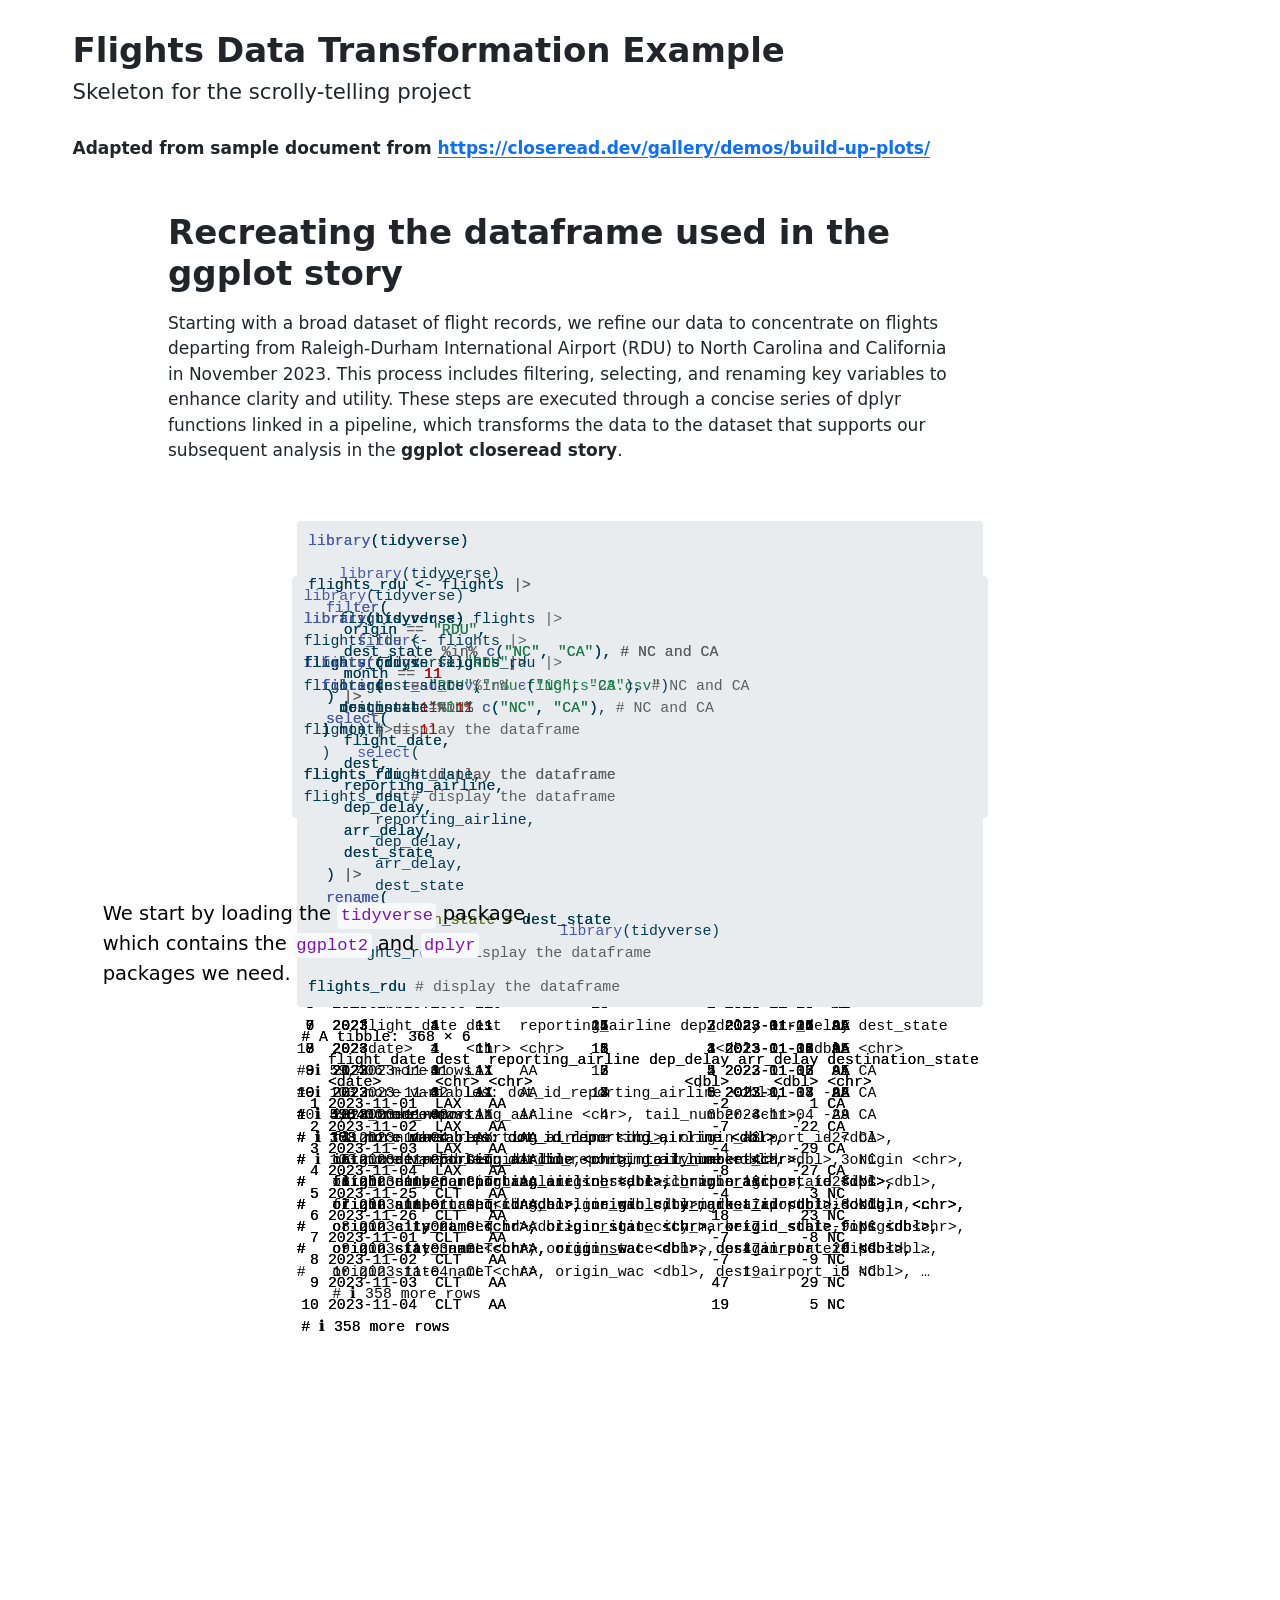
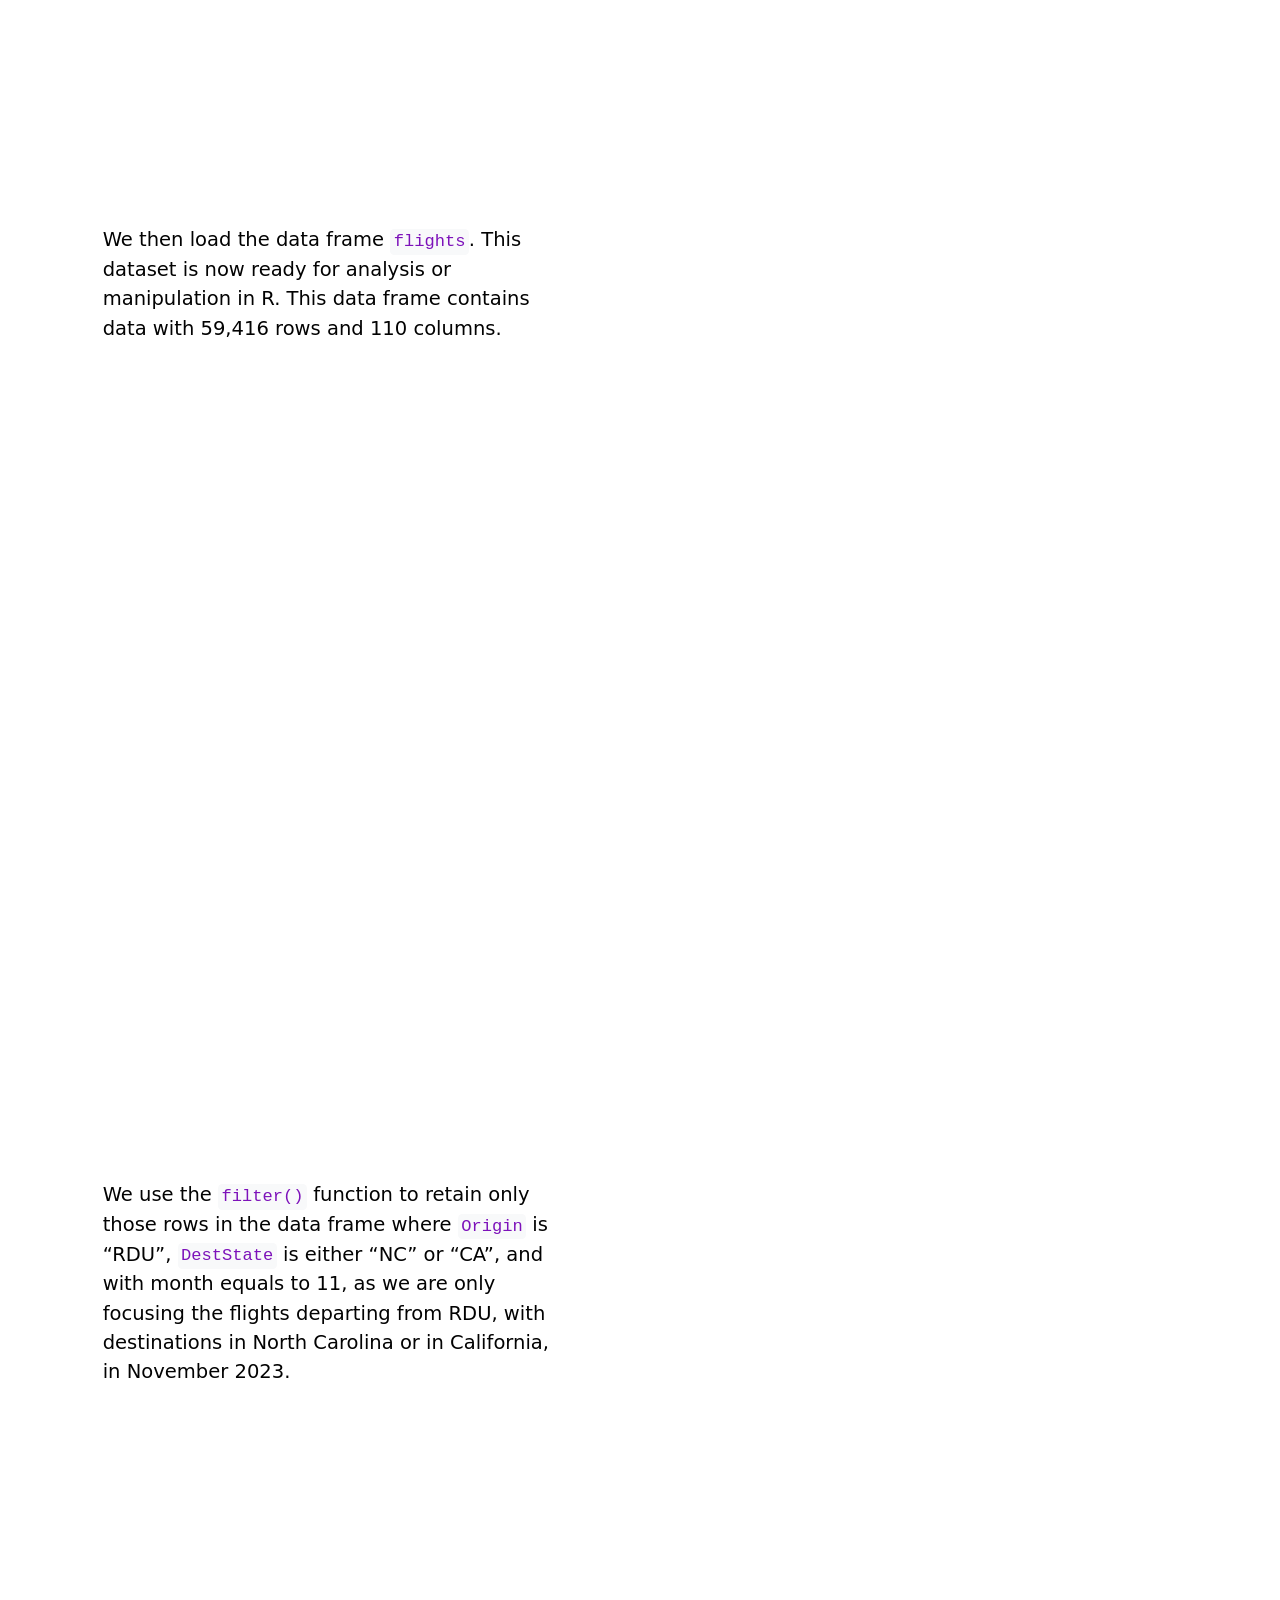
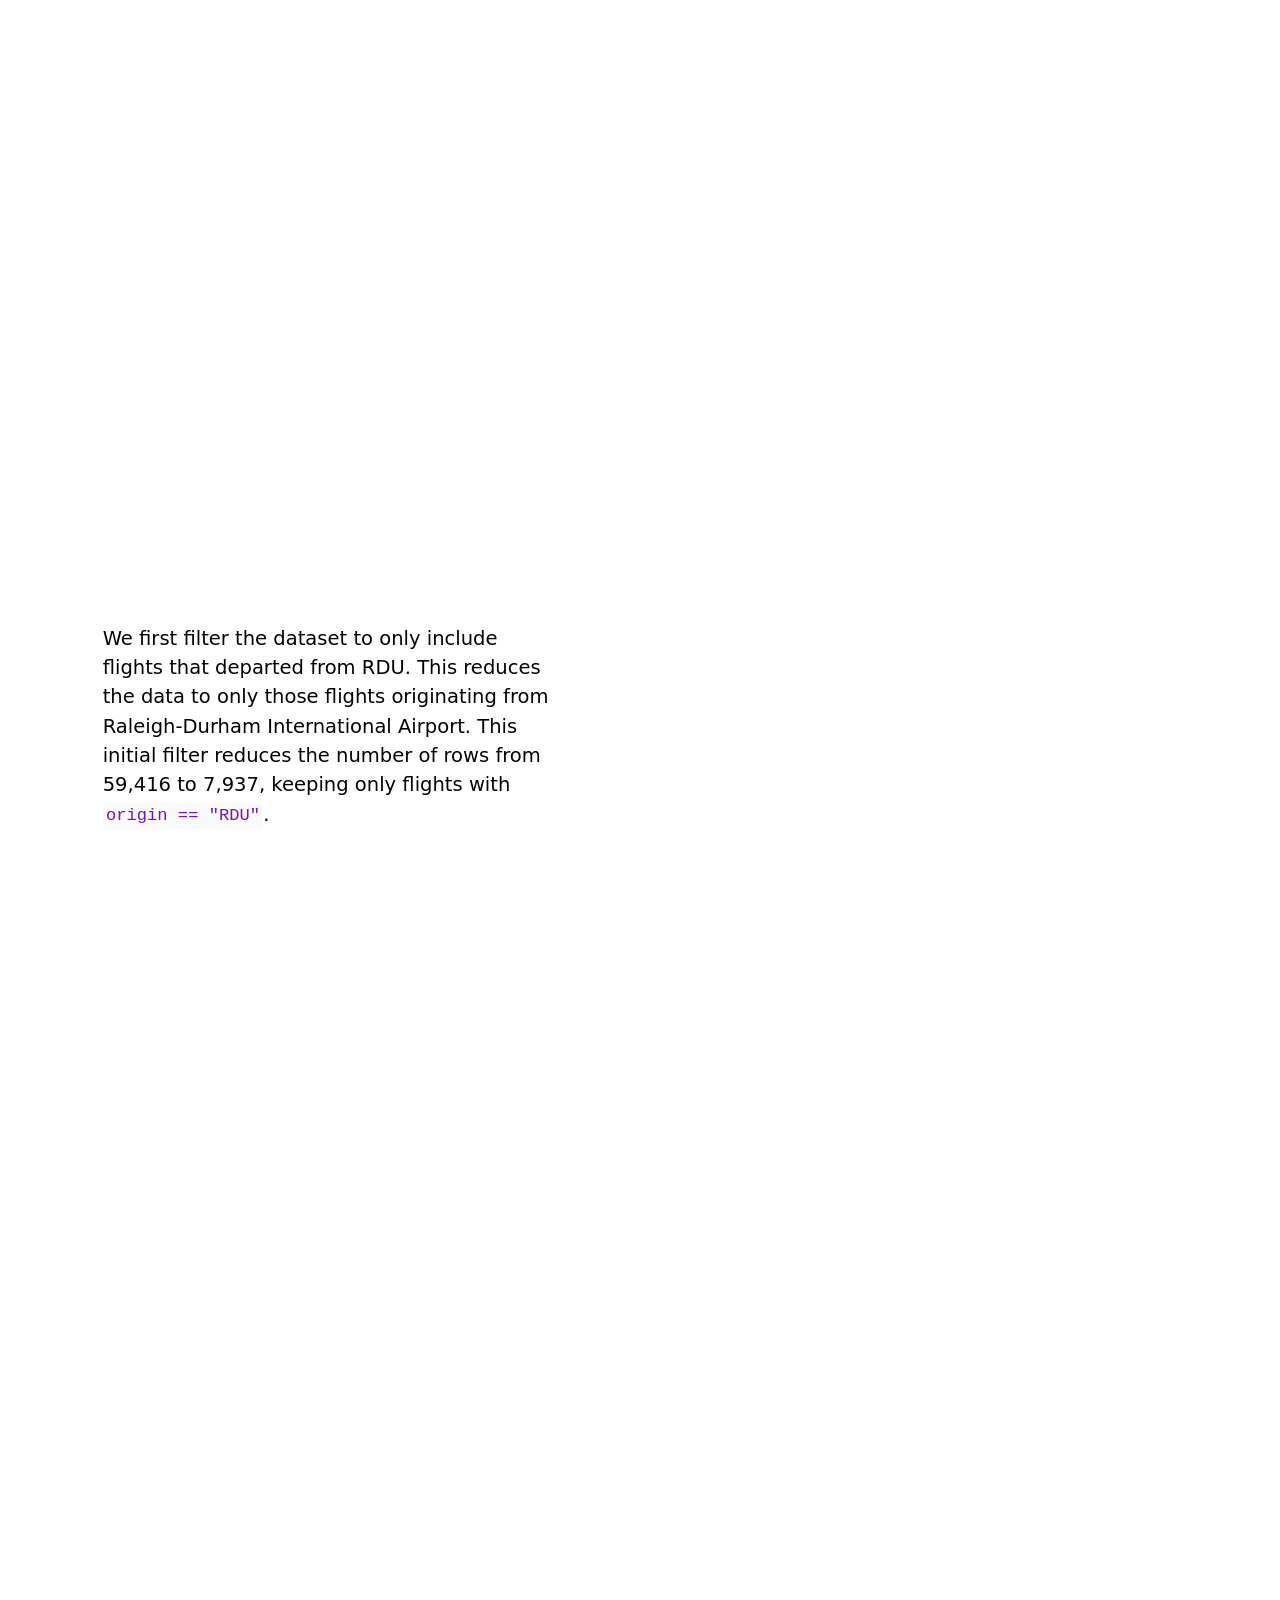
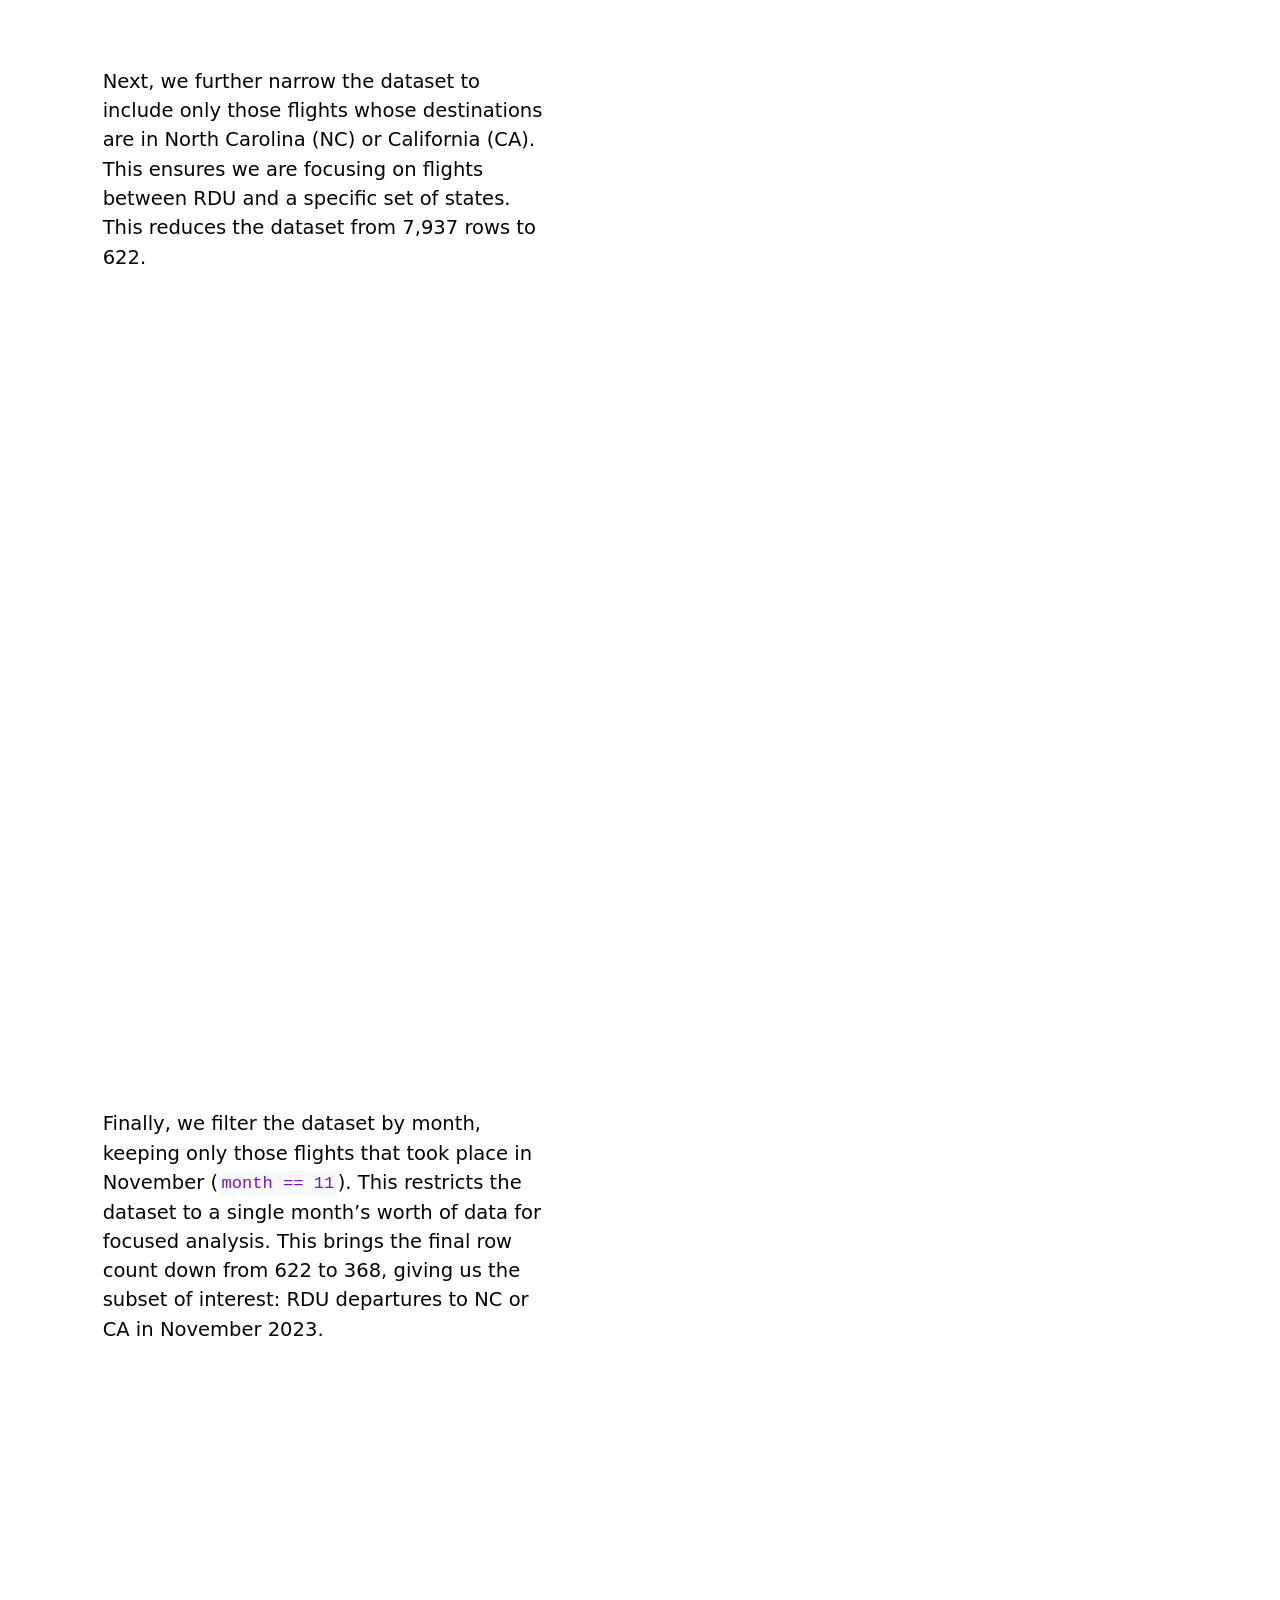
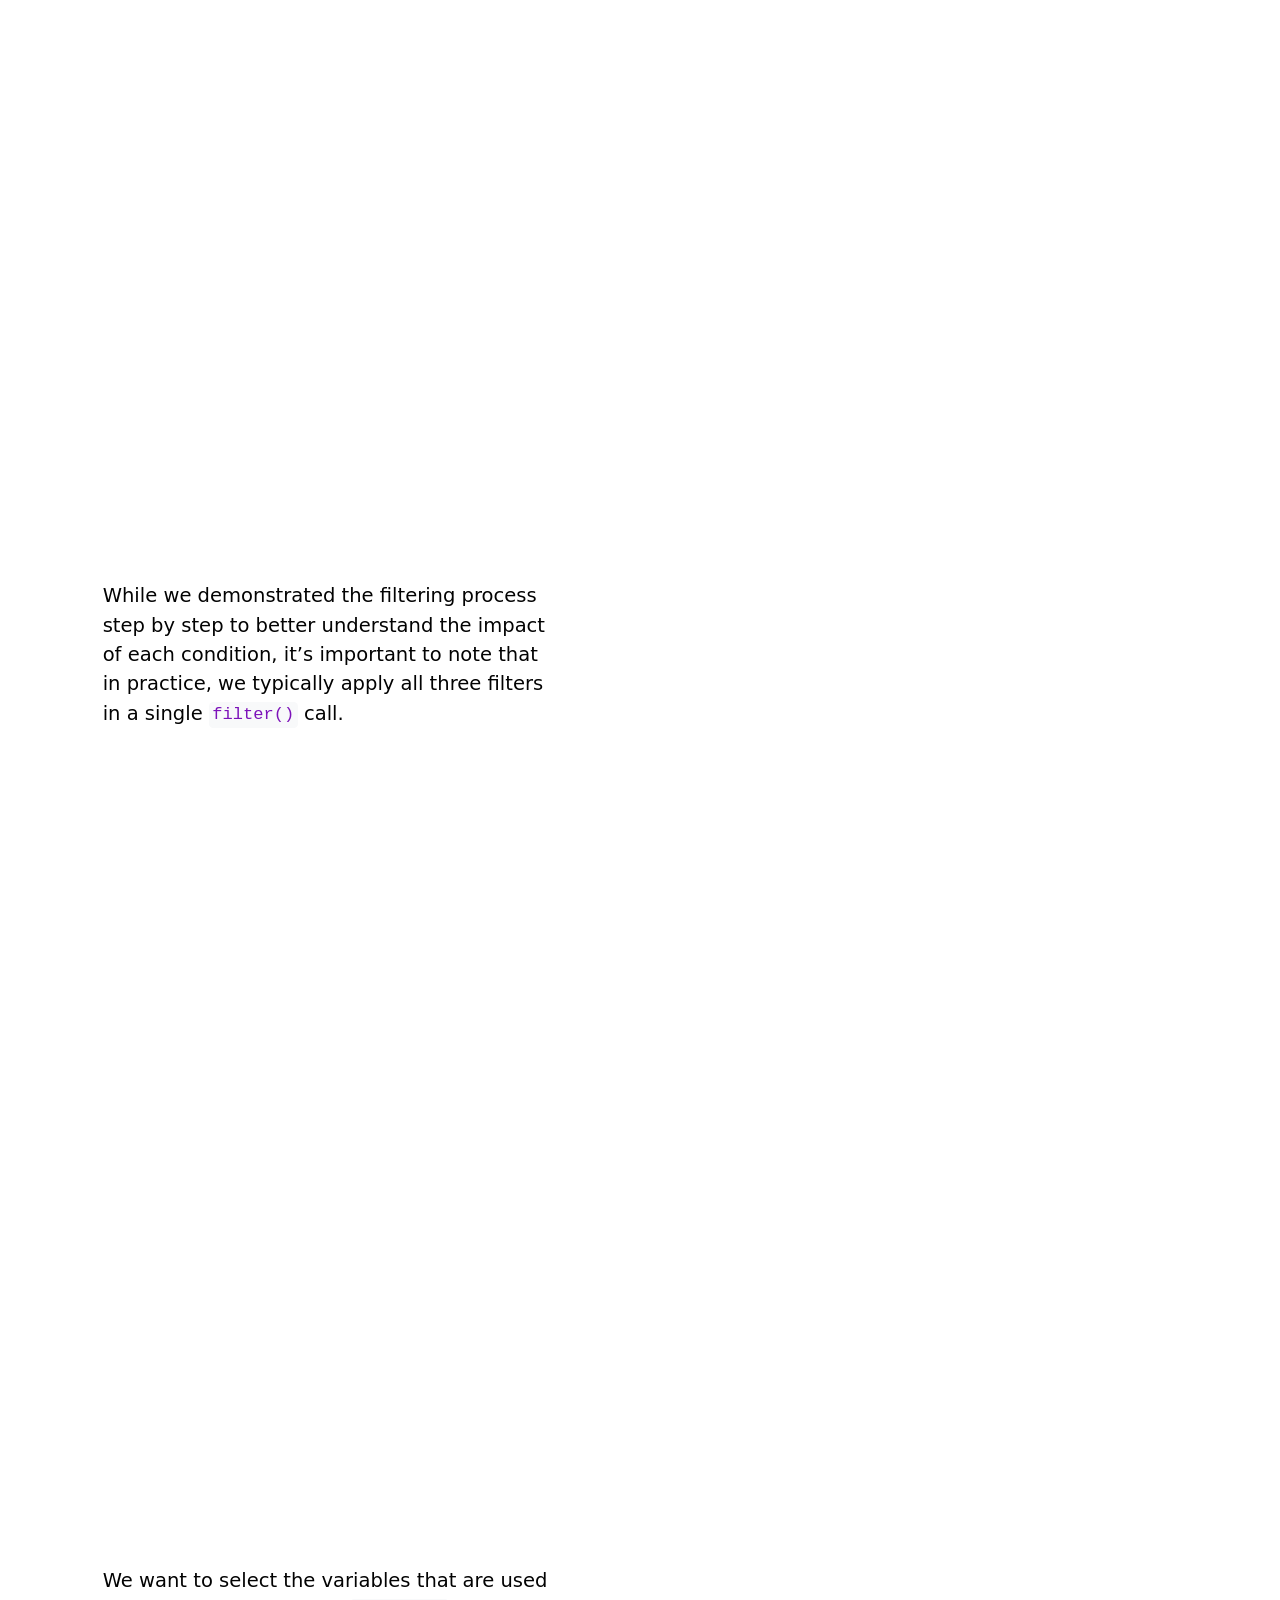
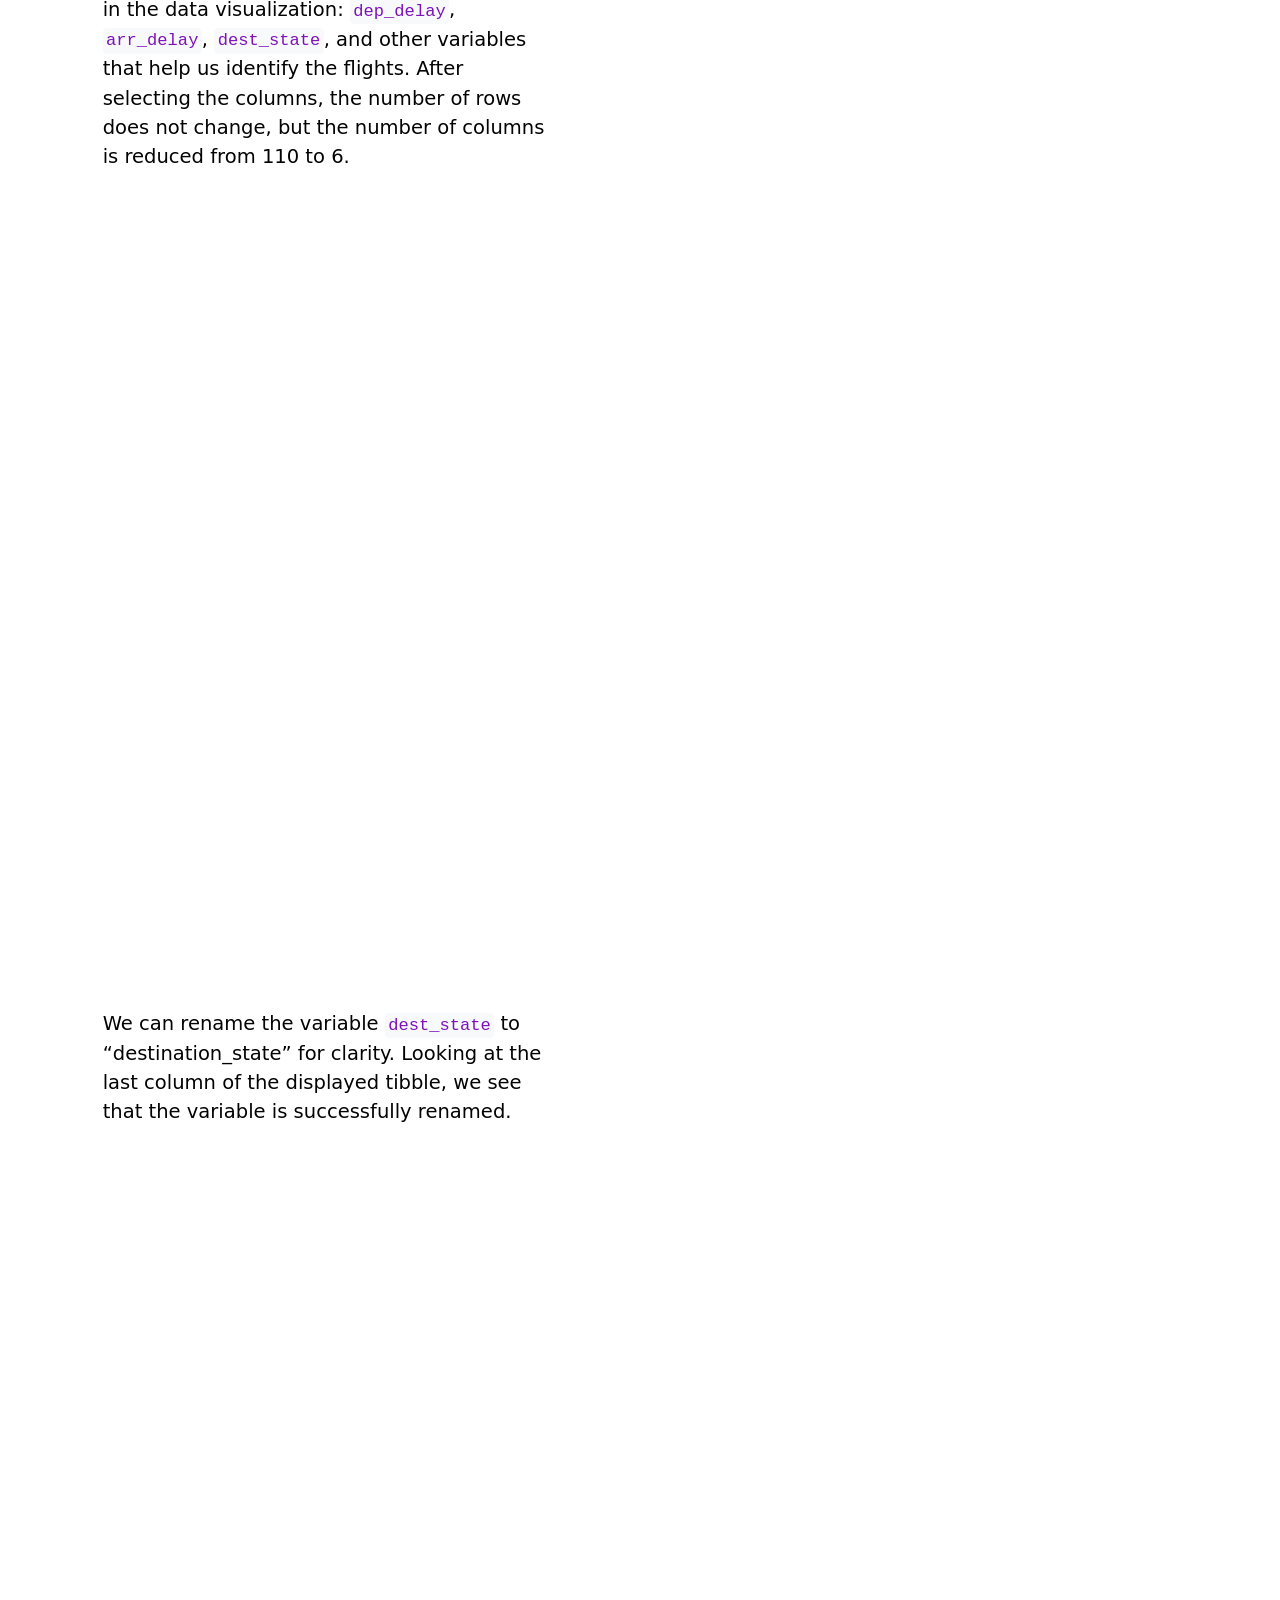
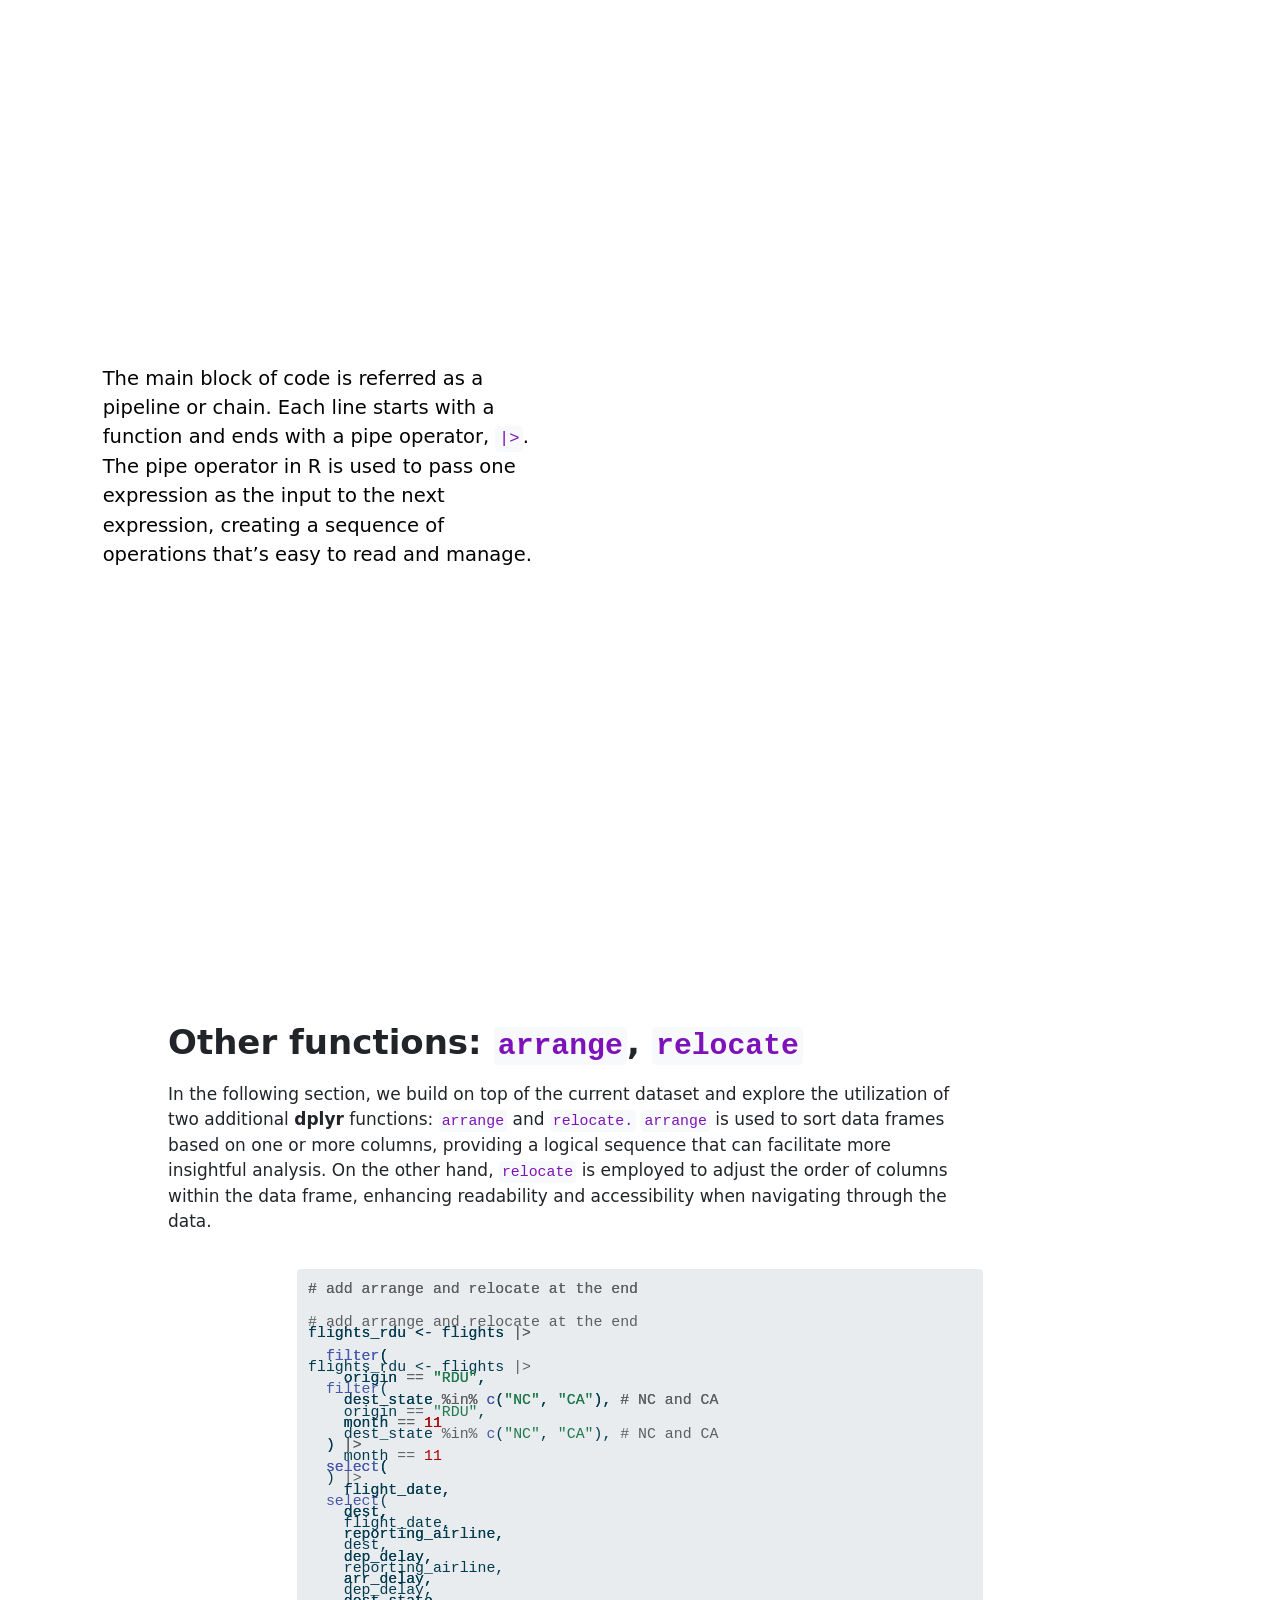
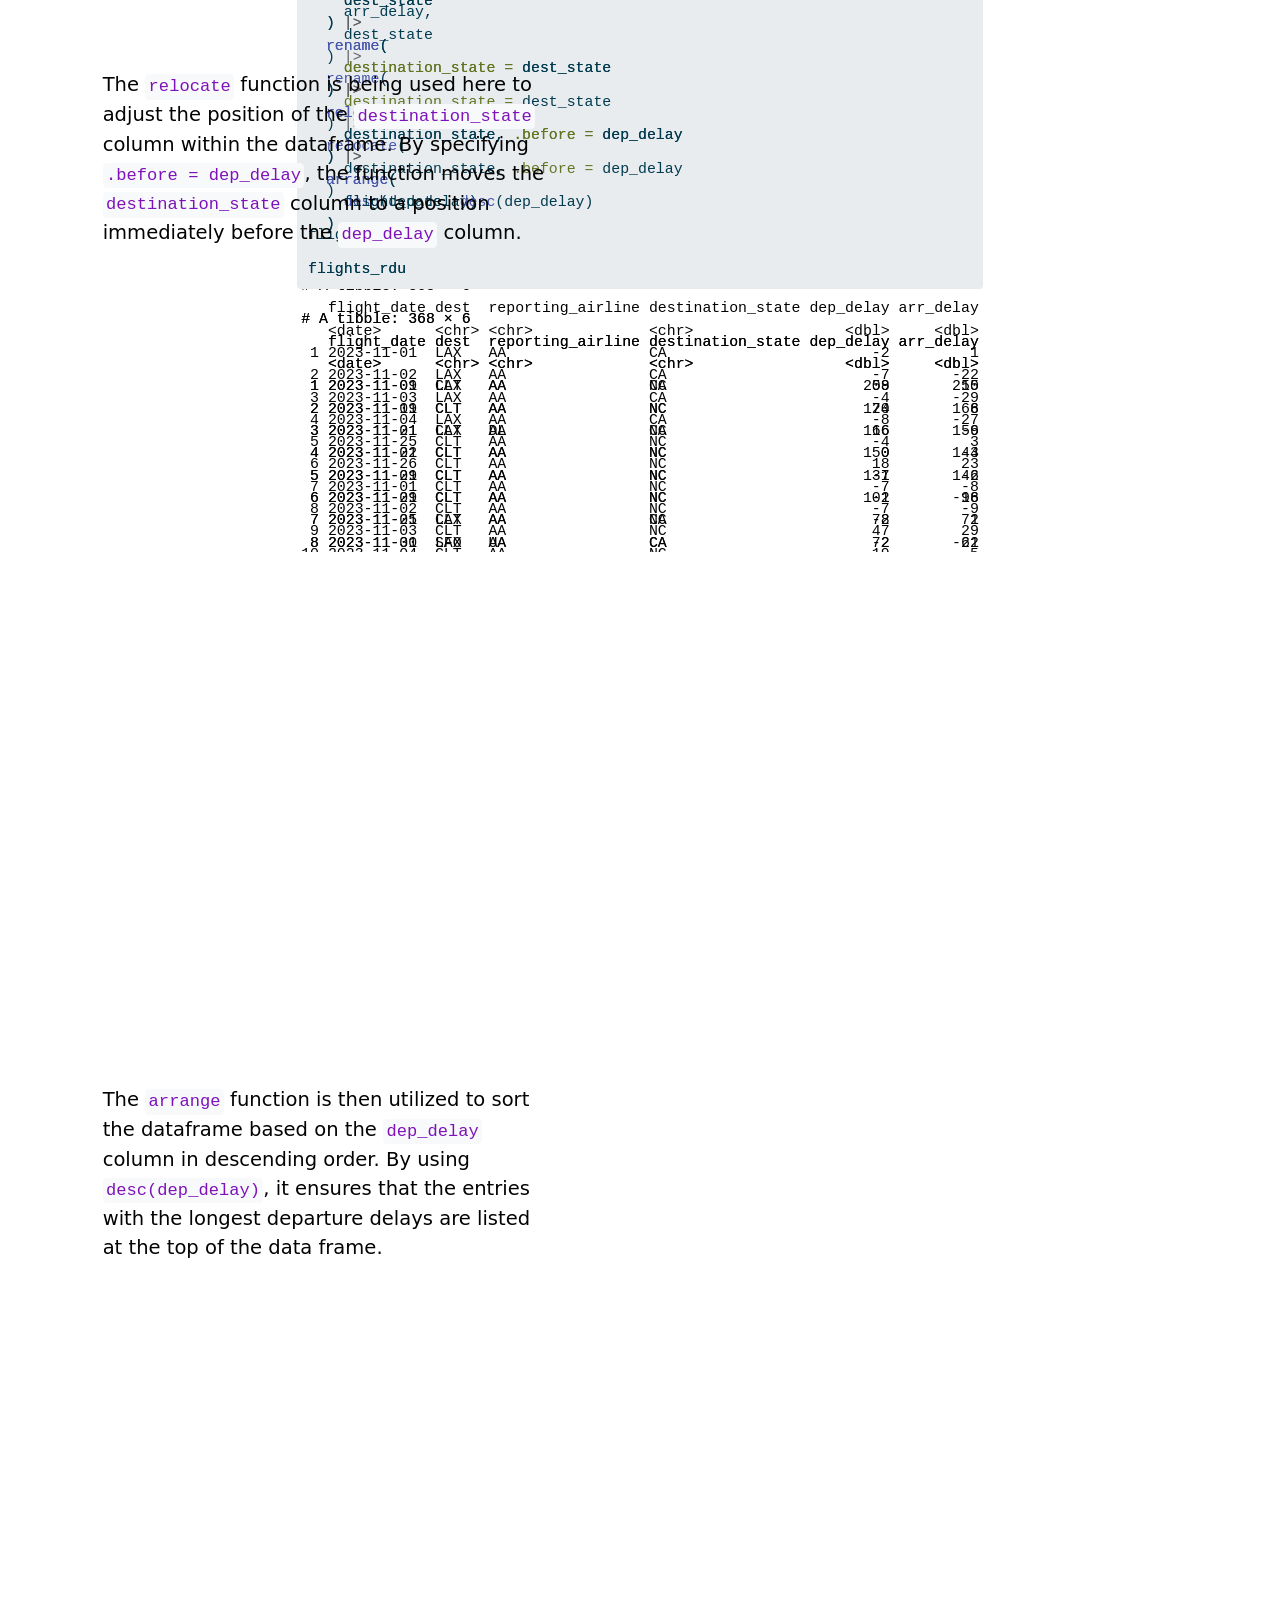
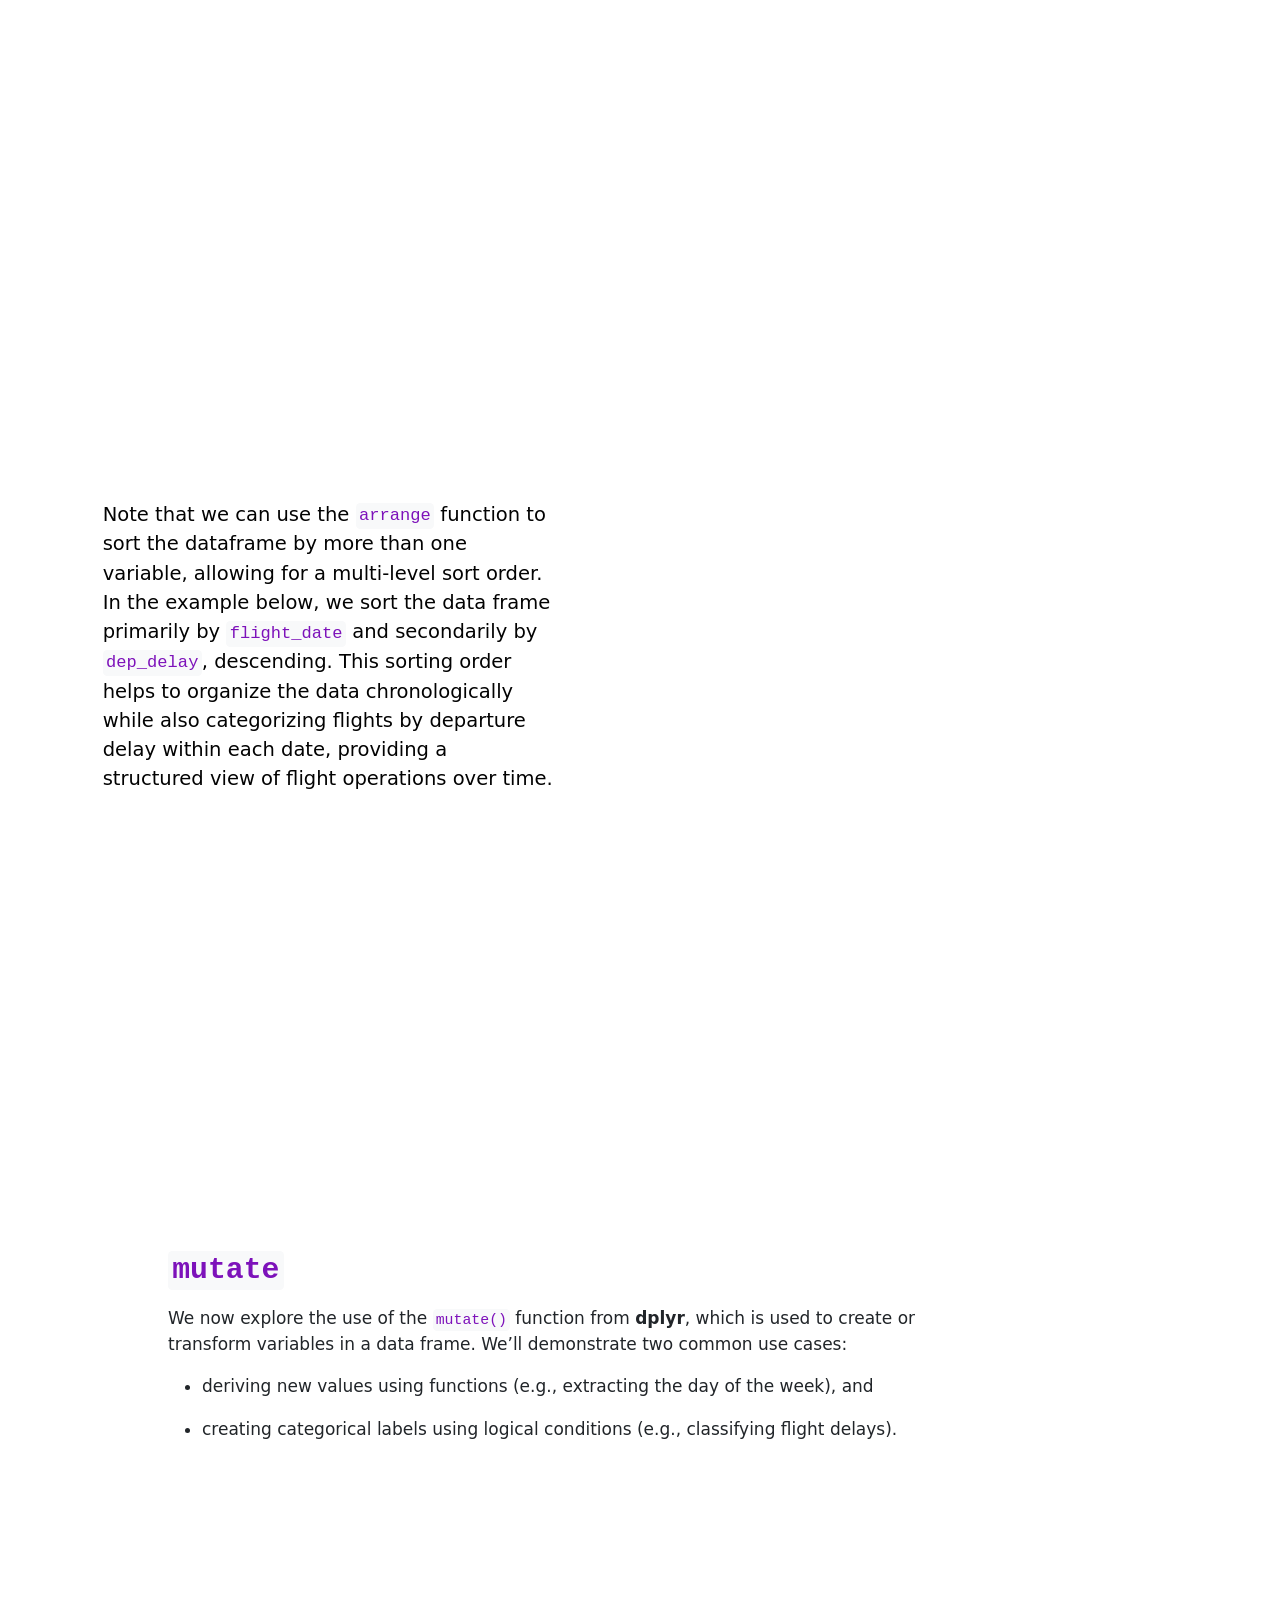
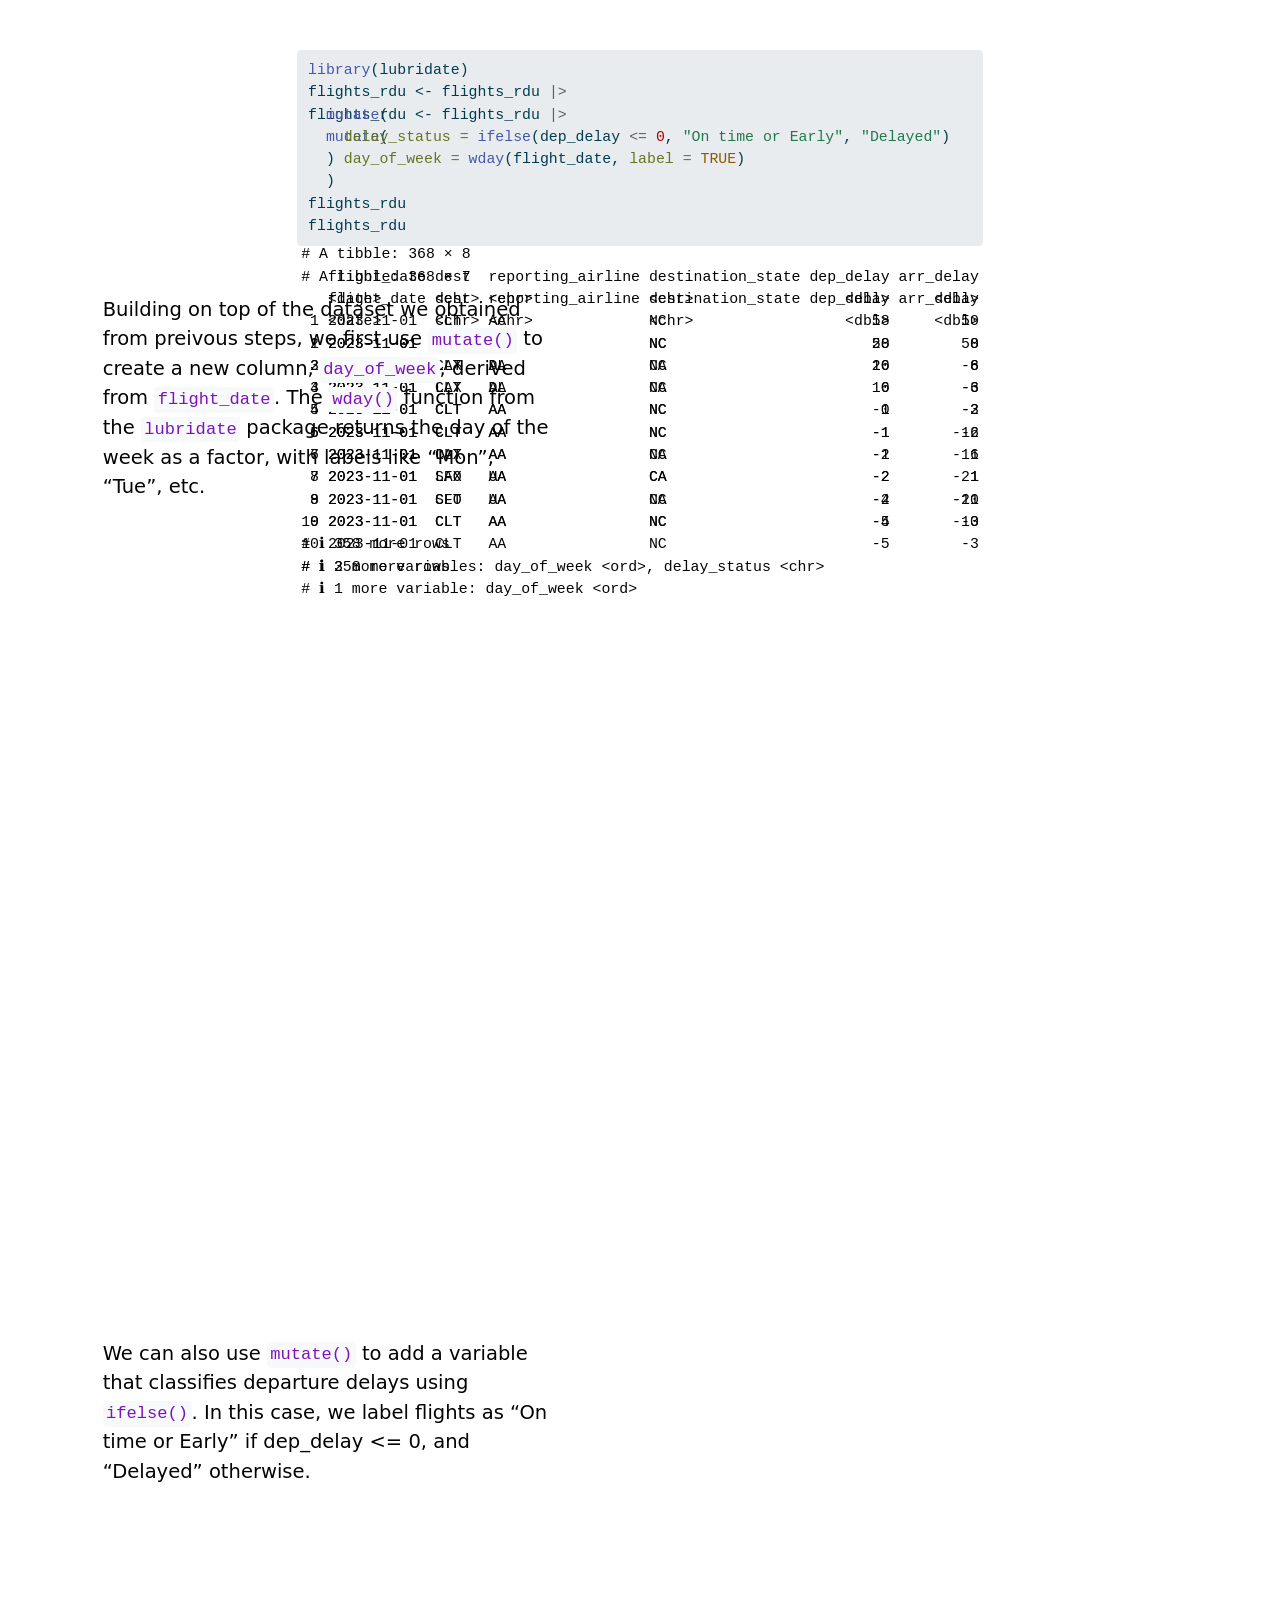
==== commit 3c3f45e1: "Add data transformation and join stories" ====
--- a/docs/closereads/data-transformation-flights.html
+++ b/docs/closereads/data-transformation-flights.html
@@ -2,7 +2,7 @@
 <html xmlns="http://www.w3.org/1999/xhtml" lang="en" xml:lang="en"><head>
 
 <meta charset="utf-8">
-<meta name="generator" content="quarto-1.7.17">
+<meta name="generator" content="quarto-1.4.555">
 
 <meta name="viewport" content="width=device-width, initial-scale=1.0, user-scalable=yes">
 
@@ -33,7 +33,7 @@
 }
 @media print {
 pre > code.sourceCode { white-space: pre-wrap; }
-pre > code.sourceCode > span { display: inline-block; text-indent: -5em; padding-left: 5em; }
+pre > code.sourceCode > span { text-indent: -5em; padding-left: 5em; }
 }
 pre.numberSource code
   { counter-reset: source-line 0; }
@@ -63,16 +63,18 @@
 <script src="../site_libs/quarto-search/fuse.min.js"></script>
 <script src="../site_libs/quarto-search/quarto-search.js"></script>
 <meta name="quarto:offset" content="../">
-<script src="../site_libs/quarto-html/quarto.js" type="module"></script>
-<script src="../site_libs/quarto-html/tabsets/tabsets.js" type="module"></script>
+<script src="../site_libs/quarto-html/quarto.js"></script>
 <script src="../site_libs/quarto-html/popper.min.js"></script>
 <script src="../site_libs/quarto-html/tippy.umd.min.js"></script>
 <script src="../site_libs/quarto-html/anchor.min.js"></script>
 <link href="../site_libs/quarto-html/tippy.css" rel="stylesheet">
-<link href="../site_libs/quarto-html/quarto-syntax-highlighting-da03d714c310c60cec1d83284c92da2c.css" rel="stylesheet" id="quarto-text-highlighting-styles">
+<link href="../site_libs/quarto-html/quarto-syntax-highlighting.css" rel="stylesheet" id="quarto-text-highlighting-styles">
 <script src="../site_libs/bootstrap/bootstrap.min.js"></script>
 <link href="../site_libs/bootstrap/bootstrap-icons.css" rel="stylesheet">
-<link href="../site_libs/bootstrap/bootstrap-ecab3d01edc22a8b07c778f864461f49.min.css" rel="stylesheet" append-hash="true" id="quarto-bootstrap" data-mode="light">
+<link href="../site_libs/bootstrap/bootstrap.min.css" rel="stylesheet" id="quarto-bootstrap" data-mode="light">
+<script src="../site_libs/quarto-contrib/intersection-observer-polyfill-1.0.0/intersection-observer.js"></script>
+<script src="../site_libs/quarto-contrib/scrollama-3.2.0/scrollama.min.js"></script>
+<script src="../site_libs/quarto-contrib/closeread-0.1.0/closeread.js"></script>
 <script id="quarto-search-options" type="application/json">{
   "location": "sidebar",
   "copy-button": false,
@@ -106,20 +108,33 @@
     document.body.classList.add('hypothesis-enabled');
   });
 </script>
-
-
+<meta cr-debug-mode="false">
+<meta cr-remove-header-space="false">
+
+
+<link rel="stylesheet" href="../site_libs/quarto-contrib/quarto-project/qmd-lab/closeread/closeread.css">
 </head>
 
-<body class="fullcontent quarto-light">
+<body>
 
 <div id="quarto-search-results"></div>
 <!-- content -->
-<div id="quarto-content" class="quarto-container page-columns page-rows-contents page-layout-article">
+<div id="quarto-content" class="quarto-container page-columns page-rows-contents page-layout-full">
 <!-- sidebar -->
 <!-- margin-sidebar -->
     
 <!-- main -->
-<main class="content" id="quarto-document-content">
+<main class="content column-page" id="quarto-document-content">
+      <!-- user-provided yaml closeread style options -->
+      <style>
+        :root {
+          --cr-narrative-text-color-overlay: black;
+--cr-section-background-color: transparent;
+--cr-narrative-background-color-overlay: transparent;
+--cr-narrative-background-color-sidebar: transparent;
+        }
+      </style>
+    
 
 <header id="title-block-header" class="quarto-title-block default">
 <div class="quarto-title">
@@ -129,7 +144,7 @@
 
 
 
-<div class="quarto-title-meta">
+<div class="quarto-title-meta column-page">
 
     
   
@@ -142,24 +157,77 @@
 
 
 <p><strong>Adapted from sample document from <a href="https://closeread.dev/gallery/demos/build-up-plots/" class="uri">https://closeread.dev/gallery/demos/build-up-plots/</a></strong></p>
-<p><strong>Weather data from: <a href="https://www.wunderground.com/history/monthly/us/nc/durham/KRDU/date/2023-11" class="uri">https://www.wunderground.com/history/monthly/us/nc/durham/KRDU/date/2023-11</a></strong></p>
 <section id="recreating-the-dataframe-used-in-the-ggplot-story" class="level1">
 <h1>Recreating the dataframe used in the ggplot story</h1>
 <p>Starting with a broad dataset of flight records, we refine our data to concentrate on flights departing from Raleigh-Durham International Airport (RDU) to North Carolina and California in November 2023. This process includes filtering, selecting, and renaming key variables to enhance clarity and utility. These steps are executed through a concise series of dplyr functions linked in a pipeline, which transforms the data to the dataset that supports our subsequent analysis in the <strong>ggplot closeread story</strong>.</p>
-<div class="cr-section">
-<p>We start by loading the <code>tidyverse</code> package, which contains the <code>ggplot2</code> and <code>dplyr</code> packages we need. <span data-highlight="1"><span class="citation" data-cites="cr-dplyr-1">@cr-dplyr-1</span></span></p>
-<div id="cr-dplyr-1">
+<div class="cr-section cr-column-screen overlay-left">
+<div class="narrative-col">
+<div class="trigger new-trigger" data-highlight="1" data-focus-on="cr-dplyr-1">
+<div class="narrative">
+<p>We start by loading the <code>tidyverse</code> package, which contains the <code>ggplot2</code> and <code>dplyr</code> packages we need.</p>
+</div>
+</div>
+<div class="trigger new-trigger" data-highlight="2" data-focus-on="cr-dplyr-2">
+<div class="narrative">
+<p>We then load the data frame <code>flights</code>. This dataset is now ready for analysis or manipulation in R. This data frame contains data with 59,416 rows and 110 columns.</p>
+</div>
+</div>
+<div class="trigger">
+<div class="narrative">
+<p>We use the <code>filter()</code> function to retain only those rows in the data frame where <code>Origin</code> is “RDU”, <code>DestState</code> is either “NC” or “CA”, and with month equals to 11, as we are only focusing the flights departing from RDU, with destinations in North Carolina or in California, in November 2023.</p>
+</div>
+</div>
+<div class="trigger new-trigger" data-highlight="4-6" data-focus-on="cr-dplyr-3a">
+<div class="narrative">
+<p>We first filter the dataset to only include flights that departed from RDU. This reduces the data to only those flights originating from Raleigh-Durham International Airport. This initial filter reduces the number of rows from 59,416 to 7,937, keeping only flights with <code>origin == "RDU"</code>.</p>
+</div>
+</div>
+<div class="trigger new-trigger" data-highlight="5" data-focus-on="cr-dplyr-3b">
+<div class="narrative">
+<p>Next, we further narrow the dataset to include only those flights whose destinations are in North Carolina (NC) or California (CA). This ensures we are focusing on flights between RDU and a specific set of states. This reduces the dataset from 7,937 rows to 622.</p>
+</div>
+</div>
+<div class="trigger new-trigger" data-highlight="5" data-focus-on="cr-dplyr-3c">
+<div class="narrative">
+<p>Finally, we filter the dataset by month, keeping only those flights that took place in November (<code>month == 11</code>). This restricts the dataset to a single month’s worth of data for focused analysis. This brings the final row count down from 622 to 368, giving us the subset of interest: RDU departures to NC or CA in November 2023.</p>
+</div>
+</div>
+<div class="trigger new-trigger" data-highlight="4-8" data-focus-on="cr-dplyr-3">
+<div class="narrative">
+<p>While we demonstrated the filtering process step by step to better understand the impact of each condition, it’s important to note that in practice, we typically apply all three filters in a single <code>filter()</code> call.</p>
+</div>
+</div>
+<div class="trigger new-trigger" data-highlight="9-16" data-focus-on="cr-dplyr-4">
+<div class="narrative">
+<p>We want to select the variables that are used in the data visualization: <code>dep_delay</code>, <code>arr_delay</code>, <code>dest_state</code>, and other variables that help us identify the flights. After selecting the columns, the number of rows does not change, but the number of columns is reduced from 110 to 6.</p>
+</div>
+</div>
+<div class="trigger new-trigger" data-highlight="17-19" data-focus-on="cr-dplyr-5">
+<div class="narrative">
+<p>We can rename the variable <code>dest_state</code> to “destination_state” for clarity. Looking at the last column of the displayed tibble, we see that the variable is successfully renamed.</p>
+</div>
+</div>
+<div class="trigger new-trigger" data-highlight="3-19" data-focus-on="cr-dplyr">
+<div class="narrative">
+<p>The main block of code is referred as a pipeline or chain. Each line starts with a function and ends with a pipe operator, <code>|&gt;</code>. The pipe operator in R is used to pass one expression as the input to the next expression, creating a sequence of operations that’s easy to read and manage.</p>
+</div>
+</div>
+</div>
+<div class="sticky-col">
+<div class="sticky-col-stack">
+<div id="cr-dplyr-1" class="sticky">
 <div class="cell">
 <div class="sourceCode cell-code" id="cb1"><pre class="sourceCode r code-with-copy"><code class="sourceCode r"><span id="cb1-1"><a href="#cb1-1" aria-hidden="true" tabindex="-1"></a><span class="fu">library</span>(tidyverse)</span></code><button title="Copy to Clipboard" class="code-copy-button"><i class="bi"></i></button></pre></div>
 </div>
 </div>
-<p>We then load the data frame <code>flights</code>. This dataset is now ready for analysis or manipulation in R. This data frame contains data with 59,416 rows and 110 columns. <span data-highlight="2"><span class="citation" data-cites="cr-dplyr-2">@cr-dplyr-2</span></span></p>
-<div id="cr-dplyr-2">
+<div id="cr-dplyr-2" class="sticky">
 <div class="cell">
 <div class="sourceCode cell-code" id="cb2"><pre class="sourceCode r code-with-copy"><code class="sourceCode r"><span id="cb2-1"><a href="#cb2-1" aria-hidden="true" tabindex="-1"></a><span class="fu">library</span>(tidyverse)</span>
-<span id="cb2-2"><a href="#cb2-2" aria-hidden="true" tabindex="-1"></a>flights <span class="ot">&lt;-</span> <span class="fu">read_csv</span>(here<span class="sc">::</span><span class="fu">here</span>(<span class="st">"closereads"</span>, <span class="st">"data"</span>, <span class="st">"rdu-flights-23.csv"</span>))</span>
+<span id="cb2-2"><a href="#cb2-2" aria-hidden="true" tabindex="-1"></a>flights <span class="ot">&lt;-</span> <span class="fu">read_csv</span>(<span class="st">"rdu-flights-23.csv"</span>)</span>
 <span id="cb2-3"><a href="#cb2-3" aria-hidden="true" tabindex="-1"></a></span>
 <span id="cb2-4"><a href="#cb2-4" aria-hidden="true" tabindex="-1"></a>flights <span class="co"># display the dataframe</span></span></code><button title="Copy to Clipboard" class="code-copy-button"><i class="bi"></i></button></pre></div>
+</div>
+<div class="cell">
 <div class="cell-output cell-output-stdout">
 <pre><code># A tibble: 59,416 × 110
     year quarter month day_of_month day_of_week flight_date reporting_airline
@@ -184,19 +252,84 @@
 </div>
 </div>
 </div>
-<p>We use the <code>filter()</code> function to retain only those rows in the data frame where <code>Origin</code> is “RDU”, <code>DestState</code> is either “NC” or “CA”, and with month equals to 11, as we are only focusing the flights departing from RDU, with destinations in North Carolina or in California, in November 2023. Looking at the tibble, we notice that the number of rows is reduced to 368. We can see that the <code>year</code> column now only contains <strong>2023</strong>, and the <code>month</code> column only contains <strong>11</strong>. The filtering is also reflected in the <code>flight_date</code> column. <span data-highlight="4-8"><span class="citation" data-cites="cr-dplyr-3">@cr-dplyr-3</span></span></p>
-<div id="cr-dplyr-3">
+<div id="cr-dplyr-3a" class="sticky">
 <div class="cell">
 <div class="sourceCode cell-code" id="cb4"><pre class="sourceCode r code-with-copy"><code class="sourceCode r"><span id="cb4-1"><a href="#cb4-1" aria-hidden="true" tabindex="-1"></a><span class="fu">library</span>(tidyverse)</span>
 <span id="cb4-2"><a href="#cb4-2" aria-hidden="true" tabindex="-1"></a></span>
 <span id="cb4-3"><a href="#cb4-3" aria-hidden="true" tabindex="-1"></a>flights_rdu <span class="ot">&lt;-</span> flights <span class="sc">|&gt;</span></span>
 <span id="cb4-4"><a href="#cb4-4" aria-hidden="true" tabindex="-1"></a>  <span class="fu">filter</span>(</span>
-<span id="cb4-5"><a href="#cb4-5" aria-hidden="true" tabindex="-1"></a>    origin <span class="sc">==</span> <span class="st">"RDU"</span>,</span>
-<span id="cb4-6"><a href="#cb4-6" aria-hidden="true" tabindex="-1"></a>    dest_state <span class="sc">%in%</span> <span class="fu">c</span>(<span class="st">"NC"</span>, <span class="st">"CA"</span>), <span class="co"># NC and CA</span></span>
-<span id="cb4-7"><a href="#cb4-7" aria-hidden="true" tabindex="-1"></a>    month <span class="sc">==</span> <span class="dv">11</span></span>
-<span id="cb4-8"><a href="#cb4-8" aria-hidden="true" tabindex="-1"></a>  )</span>
-<span id="cb4-9"><a href="#cb4-9" aria-hidden="true" tabindex="-1"></a></span>
-<span id="cb4-10"><a href="#cb4-10" aria-hidden="true" tabindex="-1"></a>flights_rdu <span class="co"># display the dataframe</span></span></code><button title="Copy to Clipboard" class="code-copy-button"><i class="bi"></i></button></pre></div>
+<span id="cb4-5"><a href="#cb4-5" aria-hidden="true" tabindex="-1"></a>    origin <span class="sc">==</span> <span class="st">"RDU"</span></span>
+<span id="cb4-6"><a href="#cb4-6" aria-hidden="true" tabindex="-1"></a>  )</span>
+<span id="cb4-7"><a href="#cb4-7" aria-hidden="true" tabindex="-1"></a></span>
+<span id="cb4-8"><a href="#cb4-8" aria-hidden="true" tabindex="-1"></a>flights_rdu <span class="co"># display the dataframe</span></span></code><button title="Copy to Clipboard" class="code-copy-button"><i class="bi"></i></button></pre></div>
+<div class="cell-output cell-output-stdout">
+<pre><code># A tibble: 59,416 × 110
+    year quarter month day_of_month day_of_week flight_date reporting_airline
+   &lt;dbl&gt;   &lt;dbl&gt; &lt;dbl&gt;        &lt;dbl&gt;       &lt;dbl&gt; &lt;date&gt;      &lt;chr&gt;            
+ 1  2023       1     1            9           1 2023-01-09  9E               
+ 2  2023       1     1           10           2 2023-01-10  9E               
+ 3  2023       1     1           11           3 2023-01-11  9E               
+ 4  2023       1     1           12           4 2023-01-12  9E               
+ 5  2023       1     1           13           5 2023-01-13  9E               
+ 6  2023       1     1           14           6 2023-01-14  9E               
+ 7  2023       1     1           15           7 2023-01-15  9E               
+ 8  2023       1     1           16           1 2023-01-16  9E               
+ 9  2023       1     1           17           2 2023-01-17  9E               
+10  2023       1     1           18           3 2023-01-18  9E               
+# ℹ 59,406 more rows
+# ℹ 103 more variables: dot_id_reporting_airline &lt;dbl&gt;,
+#   iata_code_reporting_airline &lt;chr&gt;, tail_number &lt;chr&gt;,
+#   flight_number_reporting_airline &lt;dbl&gt;, origin_airport_id &lt;dbl&gt;,
+#   origin_airport_seq_id &lt;dbl&gt;, origin_city_market_id &lt;dbl&gt;, origin &lt;chr&gt;,
+#   origin_city_name &lt;chr&gt;, origin_state &lt;chr&gt;, origin_state_fips &lt;dbl&gt;,
+#   origin_state_name &lt;chr&gt;, origin_wac &lt;dbl&gt;, dest_airport_id &lt;dbl&gt;, …</code></pre>
+</div>
+</div>
+</div>
+<div id="cr-dplyr-3b" class="sticky">
+<div class="cell">
+<div class="sourceCode cell-code" id="cb6"><pre class="sourceCode r code-with-copy"><code class="sourceCode r"><span id="cb6-1"><a href="#cb6-1" aria-hidden="true" tabindex="-1"></a><span class="fu">library</span>(tidyverse)</span>
+<span id="cb6-2"><a href="#cb6-2" aria-hidden="true" tabindex="-1"></a></span>
+<span id="cb6-3"><a href="#cb6-3" aria-hidden="true" tabindex="-1"></a>flights_rdu <span class="ot">&lt;-</span> flights <span class="sc">|&gt;</span></span>
+<span id="cb6-4"><a href="#cb6-4" aria-hidden="true" tabindex="-1"></a>  <span class="fu">filter</span>(</span>
+<span id="cb6-5"><a href="#cb6-5" aria-hidden="true" tabindex="-1"></a>    dest_state <span class="sc">%in%</span> <span class="fu">c</span>(<span class="st">"NC"</span>, <span class="st">"CA"</span>)</span>
+<span id="cb6-6"><a href="#cb6-6" aria-hidden="true" tabindex="-1"></a>  )</span>
+<span id="cb6-7"><a href="#cb6-7" aria-hidden="true" tabindex="-1"></a></span>
+<span id="cb6-8"><a href="#cb6-8" aria-hidden="true" tabindex="-1"></a>flights_rdu <span class="co"># display the dataframe</span></span></code><button title="Copy to Clipboard" class="code-copy-button"><i class="bi"></i></button></pre></div>
+<div class="cell-output cell-output-stdout">
+<pre><code># A tibble: 4,553 × 110
+    year quarter month day_of_month day_of_week flight_date reporting_airline
+   &lt;dbl&gt;   &lt;dbl&gt; &lt;dbl&gt;        &lt;dbl&gt;       &lt;dbl&gt; &lt;date&gt;      &lt;chr&gt;            
+ 1  2023       1     1           14           6 2023-01-14  AA               
+ 2  2023       1     1           21           6 2023-01-21  AA               
+ 3  2023       1     1           28           6 2023-01-28  AA               
+ 4  2023       1     1            1           7 2023-01-01  AA               
+ 5  2023       1     1            2           1 2023-01-02  AA               
+ 6  2023       1     1            3           2 2023-01-03  AA               
+ 7  2023       1     1            4           3 2023-01-04  AA               
+ 8  2023       1     1            5           4 2023-01-05  AA               
+ 9  2023       1     1            6           5 2023-01-06  AA               
+10  2023       1     1            7           6 2023-01-07  AA               
+# ℹ 4,543 more rows
+# ℹ 103 more variables: dot_id_reporting_airline &lt;dbl&gt;,
+#   iata_code_reporting_airline &lt;chr&gt;, tail_number &lt;chr&gt;,
+#   flight_number_reporting_airline &lt;dbl&gt;, origin_airport_id &lt;dbl&gt;,
+#   origin_airport_seq_id &lt;dbl&gt;, origin_city_market_id &lt;dbl&gt;, origin &lt;chr&gt;,
+#   origin_city_name &lt;chr&gt;, origin_state &lt;chr&gt;, origin_state_fips &lt;dbl&gt;,
+#   origin_state_name &lt;chr&gt;, origin_wac &lt;dbl&gt;, dest_airport_id &lt;dbl&gt;, …</code></pre>
+</div>
+</div>
+</div>
+<div id="cr-dplyr-3c" class="sticky">
+<div class="cell">
+<div class="sourceCode cell-code" id="cb8"><pre class="sourceCode r code-with-copy"><code class="sourceCode r"><span id="cb8-1"><a href="#cb8-1" aria-hidden="true" tabindex="-1"></a><span class="fu">library</span>(tidyverse)</span>
+<span id="cb8-2"><a href="#cb8-2" aria-hidden="true" tabindex="-1"></a></span>
+<span id="cb8-3"><a href="#cb8-3" aria-hidden="true" tabindex="-1"></a>flights_rdu <span class="ot">&lt;-</span> flights_rdu <span class="sc">|&gt;</span></span>
+<span id="cb8-4"><a href="#cb8-4" aria-hidden="true" tabindex="-1"></a>  <span class="fu">filter</span>(</span>
+<span id="cb8-5"><a href="#cb8-5" aria-hidden="true" tabindex="-1"></a>    month <span class="sc">==</span> <span class="dv">11</span></span>
+<span id="cb8-6"><a href="#cb8-6" aria-hidden="true" tabindex="-1"></a>  )</span>
+<span id="cb8-7"><a href="#cb8-7" aria-hidden="true" tabindex="-1"></a></span>
+<span id="cb8-8"><a href="#cb8-8" aria-hidden="true" tabindex="-1"></a>flights_rdu</span></code><button title="Copy to Clipboard" class="code-copy-button"><i class="bi"></i></button></pre></div>
 <div class="cell-output cell-output-stdout">
 <pre><code># A tibble: 368 × 110
     year quarter month day_of_month day_of_week flight_date reporting_airline
@@ -221,27 +354,62 @@
 </div>
 </div>
 </div>
-<p>We want to select the variables that are used in the data visualization: <code>dep_delay</code>, <code>arr_delay</code>, <code>dest_state</code>, and other variables that help us identify the flights. After selecting the columns, the number of rows does not change, but the number of columns is reduced from 110 to 6. <span data-highlight="9-16"><span class="citation" data-cites="cr-dplyr-4">@cr-dplyr-4</span></span></p>
-<div id="cr-dplyr-4">
-<div class="cell">
-<div class="sourceCode cell-code" id="cb6"><pre class="sourceCode r code-with-copy"><code class="sourceCode r"><span id="cb6-1"><a href="#cb6-1" aria-hidden="true" tabindex="-1"></a><span class="fu">library</span>(tidyverse)</span>
-<span id="cb6-2"><a href="#cb6-2" aria-hidden="true" tabindex="-1"></a></span>
-<span id="cb6-3"><a href="#cb6-3" aria-hidden="true" tabindex="-1"></a>flights_rdu <span class="ot">&lt;-</span> flights <span class="sc">|&gt;</span></span>
-<span id="cb6-4"><a href="#cb6-4" aria-hidden="true" tabindex="-1"></a>  <span class="fu">filter</span>(</span>
-<span id="cb6-5"><a href="#cb6-5" aria-hidden="true" tabindex="-1"></a>    origin <span class="sc">==</span> <span class="st">"RDU"</span>,</span>
-<span id="cb6-6"><a href="#cb6-6" aria-hidden="true" tabindex="-1"></a>    dest_state <span class="sc">%in%</span> <span class="fu">c</span>(<span class="st">"NC"</span>, <span class="st">"CA"</span>), <span class="co"># NC and CA</span></span>
-<span id="cb6-7"><a href="#cb6-7" aria-hidden="true" tabindex="-1"></a>    month <span class="sc">==</span> <span class="dv">11</span></span>
-<span id="cb6-8"><a href="#cb6-8" aria-hidden="true" tabindex="-1"></a>  ) <span class="sc">|&gt;</span></span>
-<span id="cb6-9"><a href="#cb6-9" aria-hidden="true" tabindex="-1"></a>  <span class="fu">select</span>(</span>
-<span id="cb6-10"><a href="#cb6-10" aria-hidden="true" tabindex="-1"></a>    flight_date,</span>
-<span id="cb6-11"><a href="#cb6-11" aria-hidden="true" tabindex="-1"></a>    dest,</span>
-<span id="cb6-12"><a href="#cb6-12" aria-hidden="true" tabindex="-1"></a>    reporting_airline,</span>
-<span id="cb6-13"><a href="#cb6-13" aria-hidden="true" tabindex="-1"></a>    dep_delay,</span>
-<span id="cb6-14"><a href="#cb6-14" aria-hidden="true" tabindex="-1"></a>    arr_delay,</span>
-<span id="cb6-15"><a href="#cb6-15" aria-hidden="true" tabindex="-1"></a>    dest_state</span>
-<span id="cb6-16"><a href="#cb6-16" aria-hidden="true" tabindex="-1"></a>  )</span>
-<span id="cb6-17"><a href="#cb6-17" aria-hidden="true" tabindex="-1"></a></span>
-<span id="cb6-18"><a href="#cb6-18" aria-hidden="true" tabindex="-1"></a>flights_rdu <span class="co"># display the dataframe</span></span></code><button title="Copy to Clipboard" class="code-copy-button"><i class="bi"></i></button></pre></div>
+<div id="cr-dplyr-3" class="sticky">
+<div class="cell">
+<div class="sourceCode cell-code" id="cb10"><pre class="sourceCode r code-with-copy"><code class="sourceCode r"><span id="cb10-1"><a href="#cb10-1" aria-hidden="true" tabindex="-1"></a><span class="fu">library</span>(tidyverse)</span>
+<span id="cb10-2"><a href="#cb10-2" aria-hidden="true" tabindex="-1"></a></span>
+<span id="cb10-3"><a href="#cb10-3" aria-hidden="true" tabindex="-1"></a>flights_rdu <span class="ot">&lt;-</span> flights <span class="sc">|&gt;</span></span>
+<span id="cb10-4"><a href="#cb10-4" aria-hidden="true" tabindex="-1"></a>  <span class="fu">filter</span>(</span>
+<span id="cb10-5"><a href="#cb10-5" aria-hidden="true" tabindex="-1"></a>    origin <span class="sc">==</span> <span class="st">"RDU"</span>,</span>
+<span id="cb10-6"><a href="#cb10-6" aria-hidden="true" tabindex="-1"></a>    dest_state <span class="sc">%in%</span> <span class="fu">c</span>(<span class="st">"NC"</span>, <span class="st">"CA"</span>), <span class="co"># NC and CA</span></span>
+<span id="cb10-7"><a href="#cb10-7" aria-hidden="true" tabindex="-1"></a>    month <span class="sc">==</span> <span class="dv">11</span></span>
+<span id="cb10-8"><a href="#cb10-8" aria-hidden="true" tabindex="-1"></a>  )</span>
+<span id="cb10-9"><a href="#cb10-9" aria-hidden="true" tabindex="-1"></a></span>
+<span id="cb10-10"><a href="#cb10-10" aria-hidden="true" tabindex="-1"></a>flights_rdu <span class="co"># display the dataframe</span></span></code><button title="Copy to Clipboard" class="code-copy-button"><i class="bi"></i></button></pre></div>
+<div class="cell-output cell-output-stdout">
+<pre><code># A tibble: 368 × 110
+    year quarter month day_of_month day_of_week flight_date reporting_airline
+   &lt;dbl&gt;   &lt;dbl&gt; &lt;dbl&gt;        &lt;dbl&gt;       &lt;dbl&gt; &lt;date&gt;      &lt;chr&gt;            
+ 1  2023       4    11            1           3 2023-11-01  AA               
+ 2  2023       4    11            2           4 2023-11-02  AA               
+ 3  2023       4    11            3           5 2023-11-03  AA               
+ 4  2023       4    11            4           6 2023-11-04  AA               
+ 5  2023       4    11           25           6 2023-11-25  AA               
+ 6  2023       4    11           26           7 2023-11-26  AA               
+ 7  2023       4    11            1           3 2023-11-01  AA               
+ 8  2023       4    11            2           4 2023-11-02  AA               
+ 9  2023       4    11            3           5 2023-11-03  AA               
+10  2023       4    11            4           6 2023-11-04  AA               
+# ℹ 358 more rows
+# ℹ 103 more variables: dot_id_reporting_airline &lt;dbl&gt;,
+#   iata_code_reporting_airline &lt;chr&gt;, tail_number &lt;chr&gt;,
+#   flight_number_reporting_airline &lt;dbl&gt;, origin_airport_id &lt;dbl&gt;,
+#   origin_airport_seq_id &lt;dbl&gt;, origin_city_market_id &lt;dbl&gt;, origin &lt;chr&gt;,
+#   origin_city_name &lt;chr&gt;, origin_state &lt;chr&gt;, origin_state_fips &lt;dbl&gt;,
+#   origin_state_name &lt;chr&gt;, origin_wac &lt;dbl&gt;, dest_airport_id &lt;dbl&gt;, …</code></pre>
+</div>
+</div>
+</div>
+<div id="cr-dplyr-4" class="sticky">
+<div class="cell">
+<div class="sourceCode cell-code" id="cb12"><pre class="sourceCode r code-with-copy"><code class="sourceCode r"><span id="cb12-1"><a href="#cb12-1" aria-hidden="true" tabindex="-1"></a><span class="fu">library</span>(tidyverse)</span>
+<span id="cb12-2"><a href="#cb12-2" aria-hidden="true" tabindex="-1"></a></span>
+<span id="cb12-3"><a href="#cb12-3" aria-hidden="true" tabindex="-1"></a>flights_rdu <span class="ot">&lt;-</span> flights <span class="sc">|&gt;</span></span>
+<span id="cb12-4"><a href="#cb12-4" aria-hidden="true" tabindex="-1"></a>  <span class="fu">filter</span>(</span>
+<span id="cb12-5"><a href="#cb12-5" aria-hidden="true" tabindex="-1"></a>    origin <span class="sc">==</span> <span class="st">"RDU"</span>,</span>
+<span id="cb12-6"><a href="#cb12-6" aria-hidden="true" tabindex="-1"></a>    dest_state <span class="sc">%in%</span> <span class="fu">c</span>(<span class="st">"NC"</span>, <span class="st">"CA"</span>), <span class="co"># NC and CA</span></span>
+<span id="cb12-7"><a href="#cb12-7" aria-hidden="true" tabindex="-1"></a>    month <span class="sc">==</span> <span class="dv">11</span></span>
+<span id="cb12-8"><a href="#cb12-8" aria-hidden="true" tabindex="-1"></a>  ) <span class="sc">|&gt;</span></span>
+<span id="cb12-9"><a href="#cb12-9" aria-hidden="true" tabindex="-1"></a>  <span class="fu">select</span>(</span>
+<span id="cb12-10"><a href="#cb12-10" aria-hidden="true" tabindex="-1"></a>    flight_date,</span>
+<span id="cb12-11"><a href="#cb12-11" aria-hidden="true" tabindex="-1"></a>    dest,</span>
+<span id="cb12-12"><a href="#cb12-12" aria-hidden="true" tabindex="-1"></a>    reporting_airline,</span>
+<span id="cb12-13"><a href="#cb12-13" aria-hidden="true" tabindex="-1"></a>    dep_delay,</span>
+<span id="cb12-14"><a href="#cb12-14" aria-hidden="true" tabindex="-1"></a>    arr_delay,</span>
+<span id="cb12-15"><a href="#cb12-15" aria-hidden="true" tabindex="-1"></a>    dest_state</span>
+<span id="cb12-16"><a href="#cb12-16" aria-hidden="true" tabindex="-1"></a>  )</span>
+<span id="cb12-17"><a href="#cb12-17" aria-hidden="true" tabindex="-1"></a></span>
+<span id="cb12-18"><a href="#cb12-18" aria-hidden="true" tabindex="-1"></a>flights_rdu <span class="co"># display the dataframe</span></span></code><button title="Copy to Clipboard" class="code-copy-button"><i class="bi"></i></button></pre></div>
 <div class="cell-output cell-output-stdout">
 <pre><code># A tibble: 368 × 6
    flight_date dest  reporting_airline dep_delay arr_delay dest_state
@@ -260,145 +428,9 @@
 </div>
 </div>
 </div>
-<p>We can rename the variable <code>dest_state</code> to “destination_state” for clarity. Looking at the last column of the displayed tibble, we see that the variable is successfully renamed. <span data-highlight="17-19"><span class="citation" data-cites="cr-dplyr-5">@cr-dplyr-5</span></span></p>
-<div id="cr-dplyr-5">
-<div class="cell">
-<div class="sourceCode cell-code" id="cb8"><pre class="sourceCode r code-with-copy"><code class="sourceCode r"><span id="cb8-1"><a href="#cb8-1" aria-hidden="true" tabindex="-1"></a><span class="fu">library</span>(tidyverse)</span>
-<span id="cb8-2"><a href="#cb8-2" aria-hidden="true" tabindex="-1"></a></span>
-<span id="cb8-3"><a href="#cb8-3" aria-hidden="true" tabindex="-1"></a>flights_rdu <span class="ot">&lt;-</span> flights <span class="sc">|&gt;</span></span>
-<span id="cb8-4"><a href="#cb8-4" aria-hidden="true" tabindex="-1"></a>  <span class="fu">filter</span>(</span>
-<span id="cb8-5"><a href="#cb8-5" aria-hidden="true" tabindex="-1"></a>    origin <span class="sc">==</span> <span class="st">"RDU"</span>,</span>
-<span id="cb8-6"><a href="#cb8-6" aria-hidden="true" tabindex="-1"></a>    dest_state <span class="sc">%in%</span> <span class="fu">c</span>(<span class="st">"NC"</span>, <span class="st">"CA"</span>), <span class="co"># NC and CA</span></span>
-<span id="cb8-7"><a href="#cb8-7" aria-hidden="true" tabindex="-1"></a>    month <span class="sc">==</span> <span class="dv">11</span></span>
-<span id="cb8-8"><a href="#cb8-8" aria-hidden="true" tabindex="-1"></a>  ) <span class="sc">|&gt;</span></span>
-<span id="cb8-9"><a href="#cb8-9" aria-hidden="true" tabindex="-1"></a>  <span class="fu">select</span>(</span>
-<span id="cb8-10"><a href="#cb8-10" aria-hidden="true" tabindex="-1"></a>    flight_date,</span>
-<span id="cb8-11"><a href="#cb8-11" aria-hidden="true" tabindex="-1"></a>    dest,</span>
-<span id="cb8-12"><a href="#cb8-12" aria-hidden="true" tabindex="-1"></a>    reporting_airline,</span>
-<span id="cb8-13"><a href="#cb8-13" aria-hidden="true" tabindex="-1"></a>    dep_delay,</span>
-<span id="cb8-14"><a href="#cb8-14" aria-hidden="true" tabindex="-1"></a>    arr_delay,</span>
-<span id="cb8-15"><a href="#cb8-15" aria-hidden="true" tabindex="-1"></a>    dest_state</span>
-<span id="cb8-16"><a href="#cb8-16" aria-hidden="true" tabindex="-1"></a>  ) <span class="sc">|&gt;</span></span>
-<span id="cb8-17"><a href="#cb8-17" aria-hidden="true" tabindex="-1"></a>  <span class="fu">rename</span>(</span>
-<span id="cb8-18"><a href="#cb8-18" aria-hidden="true" tabindex="-1"></a>    <span class="st">"destination_state"</span> <span class="ot">=</span> dest_state</span>
-<span id="cb8-19"><a href="#cb8-19" aria-hidden="true" tabindex="-1"></a>  )</span>
-<span id="cb8-20"><a href="#cb8-20" aria-hidden="true" tabindex="-1"></a></span>
-<span id="cb8-21"><a href="#cb8-21" aria-hidden="true" tabindex="-1"></a>flights_rdu <span class="co"># display the dataframe</span></span></code><button title="Copy to Clipboard" class="code-copy-button"><i class="bi"></i></button></pre></div>
-<div class="cell-output cell-output-stdout">
-<pre><code># A tibble: 368 × 6
-   flight_date dest  reporting_airline dep_delay arr_delay destination_state
-   &lt;date&gt;      &lt;chr&gt; &lt;chr&gt;                 &lt;dbl&gt;     &lt;dbl&gt; &lt;chr&gt;            
- 1 2023-11-01  LAX   AA                       -2         1 CA               
- 2 2023-11-02  LAX   AA                       -7       -22 CA               
- 3 2023-11-03  LAX   AA                       -4       -29 CA               
- 4 2023-11-04  LAX   AA                       -8       -27 CA               
- 5 2023-11-25  CLT   AA                       -4         3 NC               
- 6 2023-11-26  CLT   AA                       18        23 NC               
- 7 2023-11-01  CLT   AA                       -7        -8 NC               
- 8 2023-11-02  CLT   AA                       -7        -9 NC               
- 9 2023-11-03  CLT   AA                       47        29 NC               
-10 2023-11-04  CLT   AA                       19         5 NC               
-# ℹ 358 more rows</code></pre>
-</div>
-</div>
-</div>
-<p>The main block of code is referred as a pipeline or chain. Each line starts with a function and ends with a pipe operator, <code>|&gt;</code>. The pipe operator in R is used to pass one expression as the input to the next expression, creating a sequence of operations that’s easy to read and manage. <span data-highlight="3-19"><span class="citation" data-cites="cr-dplyr">@cr-dplyr</span></span></p>
-<div id="cr-dplyr">
-<div class="cell">
-<div class="sourceCode cell-code" id="cb10"><pre class="sourceCode r code-with-copy"><code class="sourceCode r"><span id="cb10-1"><a href="#cb10-1" aria-hidden="true" tabindex="-1"></a><span class="fu">library</span>(tidyverse)</span>
-<span id="cb10-2"><a href="#cb10-2" aria-hidden="true" tabindex="-1"></a></span>
-<span id="cb10-3"><a href="#cb10-3" aria-hidden="true" tabindex="-1"></a>flights_rdu <span class="ot">&lt;-</span> flights <span class="sc">|&gt;</span></span>
-<span id="cb10-4"><a href="#cb10-4" aria-hidden="true" tabindex="-1"></a>  <span class="fu">filter</span>(</span>
-<span id="cb10-5"><a href="#cb10-5" aria-hidden="true" tabindex="-1"></a>    origin <span class="sc">==</span> <span class="st">"RDU"</span>,</span>
-<span id="cb10-6"><a href="#cb10-6" aria-hidden="true" tabindex="-1"></a>    dest_state <span class="sc">%in%</span> <span class="fu">c</span>(<span class="st">"NC"</span>, <span class="st">"CA"</span>), <span class="co"># NC and CA</span></span>
-<span id="cb10-7"><a href="#cb10-7" aria-hidden="true" tabindex="-1"></a>    month <span class="sc">==</span> <span class="dv">11</span></span>
-<span id="cb10-8"><a href="#cb10-8" aria-hidden="true" tabindex="-1"></a>  ) <span class="sc">|&gt;</span></span>
-<span id="cb10-9"><a href="#cb10-9" aria-hidden="true" tabindex="-1"></a>  <span class="fu">select</span>(</span>
-<span id="cb10-10"><a href="#cb10-10" aria-hidden="true" tabindex="-1"></a>    flight_date,</span>
-<span id="cb10-11"><a href="#cb10-11" aria-hidden="true" tabindex="-1"></a>    dest,</span>
-<span id="cb10-12"><a href="#cb10-12" aria-hidden="true" tabindex="-1"></a>    reporting_airline,</span>
-<span id="cb10-13"><a href="#cb10-13" aria-hidden="true" tabindex="-1"></a>    dep_delay,</span>
-<span id="cb10-14"><a href="#cb10-14" aria-hidden="true" tabindex="-1"></a>    arr_delay,</span>
-<span id="cb10-15"><a href="#cb10-15" aria-hidden="true" tabindex="-1"></a>    dest_state</span>
-<span id="cb10-16"><a href="#cb10-16" aria-hidden="true" tabindex="-1"></a>  ) <span class="sc">|&gt;</span></span>
-<span id="cb10-17"><a href="#cb10-17" aria-hidden="true" tabindex="-1"></a>  <span class="fu">rename</span>(</span>
-<span id="cb10-18"><a href="#cb10-18" aria-hidden="true" tabindex="-1"></a>    <span class="st">"destination_state"</span> <span class="ot">=</span> dest_state</span>
-<span id="cb10-19"><a href="#cb10-19" aria-hidden="true" tabindex="-1"></a>  )</span>
-<span id="cb10-20"><a href="#cb10-20" aria-hidden="true" tabindex="-1"></a></span>
-<span id="cb10-21"><a href="#cb10-21" aria-hidden="true" tabindex="-1"></a>flights_rdu</span></code><button title="Copy to Clipboard" class="code-copy-button"><i class="bi"></i></button></pre></div>
-<div class="cell-output cell-output-stdout">
-<pre><code># A tibble: 368 × 6
-   flight_date dest  reporting_airline dep_delay arr_delay destination_state
-   &lt;date&gt;      &lt;chr&gt; &lt;chr&gt;                 &lt;dbl&gt;     &lt;dbl&gt; &lt;chr&gt;            
- 1 2023-11-01  LAX   AA                       -2         1 CA               
- 2 2023-11-02  LAX   AA                       -7       -22 CA               
- 3 2023-11-03  LAX   AA                       -4       -29 CA               
- 4 2023-11-04  LAX   AA                       -8       -27 CA               
- 5 2023-11-25  CLT   AA                       -4         3 NC               
- 6 2023-11-26  CLT   AA                       18        23 NC               
- 7 2023-11-01  CLT   AA                       -7        -8 NC               
- 8 2023-11-02  CLT   AA                       -7        -9 NC               
- 9 2023-11-03  CLT   AA                       47        29 NC               
-10 2023-11-04  CLT   AA                       19         5 NC               
-# ℹ 358 more rows</code></pre>
-</div>
-</div>
-</div>
-</div>
-</section>
-<section id="other-functions-arrange-relocate" class="level1">
-<h1>Other functions: <code>arrange</code>, <code>relocate</code></h1>
-<p>In the following section, we build on top of the current dataset and explore the utilization of two additional <strong>dplyr</strong> functions: <code>arrange</code> and <code>relocate.</code> <code>arrange</code> is used to sort data frames based on one or more columns, providing a logical sequence that can facilitate more insightful analysis. On the other hand, <code>relocate</code> is employed to adjust the order of columns within the data frame, enhancing readability and accessibility when navigating through the data.</p>
-<div class="cr-section">
-<p>The <code>relocate</code> function is being used here to adjust the position of the <code>destination_state</code> column within the dataframe. By specifying <code>.before = dep_delay</code>, the function moves the <code>destination_state</code> column to a position immediately before the <code>dep_delay</code> column. <span data-highlight="20-22"><span class="citation" data-cites="cr-additional-fn-1">@cr-additional-fn-1</span></span></p>
-<div id="cr-additional-fn-1">
-<div class="cell">
-<div class="sourceCode cell-code" id="cb12"><pre class="sourceCode r code-with-copy"><code class="sourceCode r"><span id="cb12-1"><a href="#cb12-1" aria-hidden="true" tabindex="-1"></a><span class="co"># add arrange and relocate at the end</span></span>
-<span id="cb12-2"><a href="#cb12-2" aria-hidden="true" tabindex="-1"></a></span>
-<span id="cb12-3"><a href="#cb12-3" aria-hidden="true" tabindex="-1"></a>flights_rdu <span class="ot">&lt;-</span> flights <span class="sc">|&gt;</span></span>
-<span id="cb12-4"><a href="#cb12-4" aria-hidden="true" tabindex="-1"></a>  <span class="fu">filter</span>(</span>
-<span id="cb12-5"><a href="#cb12-5" aria-hidden="true" tabindex="-1"></a>    origin <span class="sc">==</span> <span class="st">"RDU"</span>,</span>
-<span id="cb12-6"><a href="#cb12-6" aria-hidden="true" tabindex="-1"></a>    dest_state <span class="sc">%in%</span> <span class="fu">c</span>(<span class="st">"NC"</span>, <span class="st">"CA"</span>), <span class="co"># NC and CA</span></span>
-<span id="cb12-7"><a href="#cb12-7" aria-hidden="true" tabindex="-1"></a>    month <span class="sc">==</span> <span class="dv">11</span></span>
-<span id="cb12-8"><a href="#cb12-8" aria-hidden="true" tabindex="-1"></a>  ) <span class="sc">|&gt;</span></span>
-<span id="cb12-9"><a href="#cb12-9" aria-hidden="true" tabindex="-1"></a>  <span class="fu">select</span>(</span>
-<span id="cb12-10"><a href="#cb12-10" aria-hidden="true" tabindex="-1"></a>    flight_date,</span>
-<span id="cb12-11"><a href="#cb12-11" aria-hidden="true" tabindex="-1"></a>    dest,</span>
-<span id="cb12-12"><a href="#cb12-12" aria-hidden="true" tabindex="-1"></a>    reporting_airline,</span>
-<span id="cb12-13"><a href="#cb12-13" aria-hidden="true" tabindex="-1"></a>    dep_delay,</span>
-<span id="cb12-14"><a href="#cb12-14" aria-hidden="true" tabindex="-1"></a>    arr_delay,</span>
-<span id="cb12-15"><a href="#cb12-15" aria-hidden="true" tabindex="-1"></a>    dest_state</span>
-<span id="cb12-16"><a href="#cb12-16" aria-hidden="true" tabindex="-1"></a>  ) <span class="sc">|&gt;</span></span>
-<span id="cb12-17"><a href="#cb12-17" aria-hidden="true" tabindex="-1"></a>  <span class="fu">rename</span>(</span>
-<span id="cb12-18"><a href="#cb12-18" aria-hidden="true" tabindex="-1"></a>    <span class="st">"destination_state"</span> <span class="ot">=</span> dest_state</span>
-<span id="cb12-19"><a href="#cb12-19" aria-hidden="true" tabindex="-1"></a>  ) <span class="sc">|&gt;</span></span>
-<span id="cb12-20"><a href="#cb12-20" aria-hidden="true" tabindex="-1"></a>  <span class="fu">relocate</span>(</span>
-<span id="cb12-21"><a href="#cb12-21" aria-hidden="true" tabindex="-1"></a>    destination_state, <span class="at">.before =</span> dep_delay</span>
-<span id="cb12-22"><a href="#cb12-22" aria-hidden="true" tabindex="-1"></a>  )</span>
-<span id="cb12-23"><a href="#cb12-23" aria-hidden="true" tabindex="-1"></a></span>
-<span id="cb12-24"><a href="#cb12-24" aria-hidden="true" tabindex="-1"></a>flights_rdu</span></code><button title="Copy to Clipboard" class="code-copy-button"><i class="bi"></i></button></pre></div>
-<div class="cell-output cell-output-stdout">
-<pre><code># A tibble: 368 × 6
-   flight_date dest  reporting_airline destination_state dep_delay arr_delay
-   &lt;date&gt;      &lt;chr&gt; &lt;chr&gt;             &lt;chr&gt;                 &lt;dbl&gt;     &lt;dbl&gt;
- 1 2023-11-01  LAX   AA                CA                       -2         1
- 2 2023-11-02  LAX   AA                CA                       -7       -22
- 3 2023-11-03  LAX   AA                CA                       -4       -29
- 4 2023-11-04  LAX   AA                CA                       -8       -27
- 5 2023-11-25  CLT   AA                NC                       -4         3
- 6 2023-11-26  CLT   AA                NC                       18        23
- 7 2023-11-01  CLT   AA                NC                       -7        -8
- 8 2023-11-02  CLT   AA                NC                       -7        -9
- 9 2023-11-03  CLT   AA                NC                       47        29
-10 2023-11-04  CLT   AA                NC                       19         5
-# ℹ 358 more rows</code></pre>
-</div>
-</div>
-</div>
-<p>The <code>arrange</code> function is then utilized to sort the dataframe based on the <code>dep_delay</code> column in descending order. By using <code>desc(dep_delay)</code>, it ensures that the entries with the longest departure delays are listed at the top of the data frame. <span data-highlight="23-25"><span class="citation" data-cites="cr-additional-fn-2">@cr-additional-fn-2</span></span></p>
-<div id="cr-additional-fn-2">
-<div class="cell">
-<div class="sourceCode cell-code" id="cb14"><pre class="sourceCode r code-with-copy"><code class="sourceCode r"><span id="cb14-1"><a href="#cb14-1" aria-hidden="true" tabindex="-1"></a><span class="co"># add arrange and relocate at the end</span></span>
+<div id="cr-dplyr-5" class="sticky">
+<div class="cell">
+<div class="sourceCode cell-code" id="cb14"><pre class="sourceCode r code-with-copy"><code class="sourceCode r"><span id="cb14-1"><a href="#cb14-1" aria-hidden="true" tabindex="-1"></a><span class="fu">library</span>(tidyverse)</span>
 <span id="cb14-2"><a href="#cb14-2" aria-hidden="true" tabindex="-1"></a></span>
 <span id="cb14-3"><a href="#cb14-3" aria-hidden="true" tabindex="-1"></a>flights_rdu <span class="ot">&lt;-</span> flights <span class="sc">|&gt;</span></span>
 <span id="cb14-4"><a href="#cb14-4" aria-hidden="true" tabindex="-1"></a>  <span class="fu">filter</span>(</span>
@@ -415,38 +447,31 @@
 <span id="cb14-15"><a href="#cb14-15" aria-hidden="true" tabindex="-1"></a>    dest_state</span>
 <span id="cb14-16"><a href="#cb14-16" aria-hidden="true" tabindex="-1"></a>  ) <span class="sc">|&gt;</span></span>
 <span id="cb14-17"><a href="#cb14-17" aria-hidden="true" tabindex="-1"></a>  <span class="fu">rename</span>(</span>
-<span id="cb14-18"><a href="#cb14-18" aria-hidden="true" tabindex="-1"></a>    <span class="st">"destination_state"</span> <span class="ot">=</span> dest_state</span>
-<span id="cb14-19"><a href="#cb14-19" aria-hidden="true" tabindex="-1"></a>  ) <span class="sc">|&gt;</span></span>
-<span id="cb14-20"><a href="#cb14-20" aria-hidden="true" tabindex="-1"></a>  <span class="fu">relocate</span>(</span>
-<span id="cb14-21"><a href="#cb14-21" aria-hidden="true" tabindex="-1"></a>    destination_state, <span class="at">.before =</span> dep_delay</span>
-<span id="cb14-22"><a href="#cb14-22" aria-hidden="true" tabindex="-1"></a>  ) <span class="sc">|&gt;</span></span>
-<span id="cb14-23"><a href="#cb14-23" aria-hidden="true" tabindex="-1"></a>  <span class="fu">arrange</span>(</span>
-<span id="cb14-24"><a href="#cb14-24" aria-hidden="true" tabindex="-1"></a>    <span class="fu">desc</span>(dep_delay)</span>
-<span id="cb14-25"><a href="#cb14-25" aria-hidden="true" tabindex="-1"></a>  )</span>
-<span id="cb14-26"><a href="#cb14-26" aria-hidden="true" tabindex="-1"></a></span>
-<span id="cb14-27"><a href="#cb14-27" aria-hidden="true" tabindex="-1"></a>flights_rdu</span></code><button title="Copy to Clipboard" class="code-copy-button"><i class="bi"></i></button></pre></div>
+<span id="cb14-18"><a href="#cb14-18" aria-hidden="true" tabindex="-1"></a>    <span class="at">destination_state =</span> dest_state</span>
+<span id="cb14-19"><a href="#cb14-19" aria-hidden="true" tabindex="-1"></a>  )</span>
+<span id="cb14-20"><a href="#cb14-20" aria-hidden="true" tabindex="-1"></a></span>
+<span id="cb14-21"><a href="#cb14-21" aria-hidden="true" tabindex="-1"></a>flights_rdu <span class="co"># display the dataframe</span></span></code><button title="Copy to Clipboard" class="code-copy-button"><i class="bi"></i></button></pre></div>
 <div class="cell-output cell-output-stdout">
 <pre><code># A tibble: 368 × 6
-   flight_date dest  reporting_airline destination_state dep_delay arr_delay
-   &lt;date&gt;      &lt;chr&gt; &lt;chr&gt;             &lt;chr&gt;                 &lt;dbl&gt;     &lt;dbl&gt;
- 1 2023-11-09  LAX   AA                CA                      209       215
- 2 2023-11-19  CLT   AA                NC                      174       166
- 3 2023-11-21  CLT   AA                NC                      166       159
- 4 2023-11-22  CLT   AA                NC                      150       144
- 5 2023-11-29  CLT   AA                NC                      137       146
- 6 2023-11-29  CLT   AA                NC                      102        98
- 7 2023-11-25  CLT   AA                NC                       78        72
- 8 2023-11-30  LAX   AA                CA                       72        62
- 9 2023-11-22  CLT   AA                NC                       71        57
-10 2023-11-07  CLT   AA                NC                       71        60
+   flight_date dest  reporting_airline dep_delay arr_delay destination_state
+   &lt;date&gt;      &lt;chr&gt; &lt;chr&gt;                 &lt;dbl&gt;     &lt;dbl&gt; &lt;chr&gt;            
+ 1 2023-11-01  LAX   AA                       -2         1 CA               
+ 2 2023-11-02  LAX   AA                       -7       -22 CA               
+ 3 2023-11-03  LAX   AA                       -4       -29 CA               
+ 4 2023-11-04  LAX   AA                       -8       -27 CA               
+ 5 2023-11-25  CLT   AA                       -4         3 NC               
+ 6 2023-11-26  CLT   AA                       18        23 NC               
+ 7 2023-11-01  CLT   AA                       -7        -8 NC               
+ 8 2023-11-02  CLT   AA                       -7        -9 NC               
+ 9 2023-11-03  CLT   AA                       47        29 NC               
+10 2023-11-04  CLT   AA                       19         5 NC               
 # ℹ 358 more rows</code></pre>
 </div>
 </div>
 </div>
-<p>Note that we can use the <code>arrange</code> function to sort the dataframe by more than one variable, allowing for a multi-level sort order. In the example below, we sort the data frame primarily by <code>flight_date</code> and secondarily by <code>dep_delay</code>, descending. This sorting order helps to organize the data chronologically while also categorizing flights by departure delay within each date, providing a structured view of flight operations over time. <span data-highlight="23-25"><span class="citation" data-cites="cr-additional-fn-3">@cr-additional-fn-3</span></span></p>
-<div id="cr-additional-fn-3">
-<div class="cell">
-<div class="sourceCode cell-code" id="cb16"><pre class="sourceCode r code-with-copy"><code class="sourceCode r"><span id="cb16-1"><a href="#cb16-1" aria-hidden="true" tabindex="-1"></a><span class="co"># add arrange and relocate at the end</span></span>
+<div id="cr-dplyr" class="sticky">
+<div class="cell">
+<div class="sourceCode cell-code" id="cb16"><pre class="sourceCode r code-with-copy"><code class="sourceCode r"><span id="cb16-1"><a href="#cb16-1" aria-hidden="true" tabindex="-1"></a><span class="fu">library</span>(tidyverse)</span>
 <span id="cb16-2"><a href="#cb16-2" aria-hidden="true" tabindex="-1"></a></span>
 <span id="cb16-3"><a href="#cb16-3" aria-hidden="true" tabindex="-1"></a>flights_rdu <span class="ot">&lt;-</span> flights <span class="sc">|&gt;</span></span>
 <span id="cb16-4"><a href="#cb16-4" aria-hidden="true" tabindex="-1"></a>  <span class="fu">filter</span>(</span>
@@ -463,16 +488,175 @@
 <span id="cb16-15"><a href="#cb16-15" aria-hidden="true" tabindex="-1"></a>    dest_state</span>
 <span id="cb16-16"><a href="#cb16-16" aria-hidden="true" tabindex="-1"></a>  ) <span class="sc">|&gt;</span></span>
 <span id="cb16-17"><a href="#cb16-17" aria-hidden="true" tabindex="-1"></a>  <span class="fu">rename</span>(</span>
-<span id="cb16-18"><a href="#cb16-18" aria-hidden="true" tabindex="-1"></a>    <span class="st">"destination_state"</span> <span class="ot">=</span> dest_state</span>
-<span id="cb16-19"><a href="#cb16-19" aria-hidden="true" tabindex="-1"></a>  ) <span class="sc">|&gt;</span></span>
-<span id="cb16-20"><a href="#cb16-20" aria-hidden="true" tabindex="-1"></a>  <span class="fu">relocate</span>(</span>
-<span id="cb16-21"><a href="#cb16-21" aria-hidden="true" tabindex="-1"></a>    destination_state, <span class="at">.before =</span> dep_delay</span>
-<span id="cb16-22"><a href="#cb16-22" aria-hidden="true" tabindex="-1"></a>  ) <span class="sc">|&gt;</span></span>
-<span id="cb16-23"><a href="#cb16-23" aria-hidden="true" tabindex="-1"></a>  <span class="fu">arrange</span>(</span>
-<span id="cb16-24"><a href="#cb16-24" aria-hidden="true" tabindex="-1"></a>    flight_date, <span class="fu">desc</span>(dep_delay)</span>
-<span id="cb16-25"><a href="#cb16-25" aria-hidden="true" tabindex="-1"></a>  )</span>
-<span id="cb16-26"><a href="#cb16-26" aria-hidden="true" tabindex="-1"></a></span>
-<span id="cb16-27"><a href="#cb16-27" aria-hidden="true" tabindex="-1"></a>flights_rdu</span></code><button title="Copy to Clipboard" class="code-copy-button"><i class="bi"></i></button></pre></div>
+<span id="cb16-18"><a href="#cb16-18" aria-hidden="true" tabindex="-1"></a>    <span class="at">destination_state =</span> dest_state</span>
+<span id="cb16-19"><a href="#cb16-19" aria-hidden="true" tabindex="-1"></a>  )</span>
+<span id="cb16-20"><a href="#cb16-20" aria-hidden="true" tabindex="-1"></a></span>
+<span id="cb16-21"><a href="#cb16-21" aria-hidden="true" tabindex="-1"></a>flights_rdu</span></code><button title="Copy to Clipboard" class="code-copy-button"><i class="bi"></i></button></pre></div>
+<div class="cell-output cell-output-stdout">
+<pre><code># A tibble: 368 × 6
+   flight_date dest  reporting_airline dep_delay arr_delay destination_state
+   &lt;date&gt;      &lt;chr&gt; &lt;chr&gt;                 &lt;dbl&gt;     &lt;dbl&gt; &lt;chr&gt;            
+ 1 2023-11-01  LAX   AA                       -2         1 CA               
+ 2 2023-11-02  LAX   AA                       -7       -22 CA               
+ 3 2023-11-03  LAX   AA                       -4       -29 CA               
+ 4 2023-11-04  LAX   AA                       -8       -27 CA               
+ 5 2023-11-25  CLT   AA                       -4         3 NC               
+ 6 2023-11-26  CLT   AA                       18        23 NC               
+ 7 2023-11-01  CLT   AA                       -7        -8 NC               
+ 8 2023-11-02  CLT   AA                       -7        -9 NC               
+ 9 2023-11-03  CLT   AA                       47        29 NC               
+10 2023-11-04  CLT   AA                       19         5 NC               
+# ℹ 358 more rows</code></pre>
+</div>
+</div>
+</div>
+</div>
+</div>
+</div>
+</section>
+<section id="other-functions-arrange-relocate" class="level1">
+<h1>Other functions: <code>arrange</code>, <code>relocate</code></h1>
+<p>In the following section, we build on top of the current dataset and explore the utilization of two additional <strong>dplyr</strong> functions: <code>arrange</code> and <code>relocate.</code> <code>arrange</code> is used to sort data frames based on one or more columns, providing a logical sequence that can facilitate more insightful analysis. On the other hand, <code>relocate</code> is employed to adjust the order of columns within the data frame, enhancing readability and accessibility when navigating through the data.</p>
+<div class="cr-section cr-column-screen overlay-left">
+<div class="narrative-col">
+<div class="trigger new-trigger" data-highlight="20-22" data-focus-on="cr-additional-fn-1">
+<div class="narrative">
+<p>The <code>relocate</code> function is being used here to adjust the position of the <code>destination_state</code> column within the dataframe. By specifying <code>.before = dep_delay</code>, the function moves the <code>destination_state</code> column to a position immediately before the <code>dep_delay</code> column.</p>
+</div>
+</div>
+<div class="trigger new-trigger" data-highlight="23-25" data-focus-on="cr-additional-fn-2">
+<div class="narrative">
+<p>The <code>arrange</code> function is then utilized to sort the dataframe based on the <code>dep_delay</code> column in descending order. By using <code>desc(dep_delay)</code>, it ensures that the entries with the longest departure delays are listed at the top of the data frame.</p>
+</div>
+</div>
+<div class="trigger new-trigger" data-highlight="23-25" data-focus-on="cr-additional-fn-3">
+<div class="narrative">
+<p>Note that we can use the <code>arrange</code> function to sort the dataframe by more than one variable, allowing for a multi-level sort order. In the example below, we sort the data frame primarily by <code>flight_date</code> and secondarily by <code>dep_delay</code>, descending. This sorting order helps to organize the data chronologically while also categorizing flights by departure delay within each date, providing a structured view of flight operations over time.</p>
+</div>
+</div>
+</div>
+<div class="sticky-col">
+<div class="sticky-col-stack">
+<div id="cr-additional-fn-1" class="sticky">
+<div class="cell">
+<div class="sourceCode cell-code" id="cb18"><pre class="sourceCode r code-with-copy"><code class="sourceCode r"><span id="cb18-1"><a href="#cb18-1" aria-hidden="true" tabindex="-1"></a><span class="co"># add arrange and relocate at the end</span></span>
+<span id="cb18-2"><a href="#cb18-2" aria-hidden="true" tabindex="-1"></a></span>
+<span id="cb18-3"><a href="#cb18-3" aria-hidden="true" tabindex="-1"></a>flights_rdu <span class="ot">&lt;-</span> flights <span class="sc">|&gt;</span></span>
+<span id="cb18-4"><a href="#cb18-4" aria-hidden="true" tabindex="-1"></a>  <span class="fu">filter</span>(</span>
+<span id="cb18-5"><a href="#cb18-5" aria-hidden="true" tabindex="-1"></a>    origin <span class="sc">==</span> <span class="st">"RDU"</span>,</span>
+<span id="cb18-6"><a href="#cb18-6" aria-hidden="true" tabindex="-1"></a>    dest_state <span class="sc">%in%</span> <span class="fu">c</span>(<span class="st">"NC"</span>, <span class="st">"CA"</span>), <span class="co"># NC and CA</span></span>
+<span id="cb18-7"><a href="#cb18-7" aria-hidden="true" tabindex="-1"></a>    month <span class="sc">==</span> <span class="dv">11</span></span>
+<span id="cb18-8"><a href="#cb18-8" aria-hidden="true" tabindex="-1"></a>  ) <span class="sc">|&gt;</span></span>
+<span id="cb18-9"><a href="#cb18-9" aria-hidden="true" tabindex="-1"></a>  <span class="fu">select</span>(</span>
+<span id="cb18-10"><a href="#cb18-10" aria-hidden="true" tabindex="-1"></a>    flight_date,</span>
+<span id="cb18-11"><a href="#cb18-11" aria-hidden="true" tabindex="-1"></a>    dest,</span>
+<span id="cb18-12"><a href="#cb18-12" aria-hidden="true" tabindex="-1"></a>    reporting_airline,</span>
+<span id="cb18-13"><a href="#cb18-13" aria-hidden="true" tabindex="-1"></a>    dep_delay,</span>
+<span id="cb18-14"><a href="#cb18-14" aria-hidden="true" tabindex="-1"></a>    arr_delay,</span>
+<span id="cb18-15"><a href="#cb18-15" aria-hidden="true" tabindex="-1"></a>    dest_state</span>
+<span id="cb18-16"><a href="#cb18-16" aria-hidden="true" tabindex="-1"></a>  ) <span class="sc">|&gt;</span></span>
+<span id="cb18-17"><a href="#cb18-17" aria-hidden="true" tabindex="-1"></a>  <span class="fu">rename</span>(</span>
+<span id="cb18-18"><a href="#cb18-18" aria-hidden="true" tabindex="-1"></a>    <span class="at">destination_state =</span> dest_state</span>
+<span id="cb18-19"><a href="#cb18-19" aria-hidden="true" tabindex="-1"></a>  ) <span class="sc">|&gt;</span></span>
+<span id="cb18-20"><a href="#cb18-20" aria-hidden="true" tabindex="-1"></a>  <span class="fu">relocate</span>(</span>
+<span id="cb18-21"><a href="#cb18-21" aria-hidden="true" tabindex="-1"></a>    destination_state, <span class="at">.before =</span> dep_delay</span>
+<span id="cb18-22"><a href="#cb18-22" aria-hidden="true" tabindex="-1"></a>  )</span>
+<span id="cb18-23"><a href="#cb18-23" aria-hidden="true" tabindex="-1"></a></span>
+<span id="cb18-24"><a href="#cb18-24" aria-hidden="true" tabindex="-1"></a>flights_rdu</span></code><button title="Copy to Clipboard" class="code-copy-button"><i class="bi"></i></button></pre></div>
+<div class="cell-output cell-output-stdout">
+<pre><code># A tibble: 368 × 6
+   flight_date dest  reporting_airline destination_state dep_delay arr_delay
+   &lt;date&gt;      &lt;chr&gt; &lt;chr&gt;             &lt;chr&gt;                 &lt;dbl&gt;     &lt;dbl&gt;
+ 1 2023-11-01  LAX   AA                CA                       -2         1
+ 2 2023-11-02  LAX   AA                CA                       -7       -22
+ 3 2023-11-03  LAX   AA                CA                       -4       -29
+ 4 2023-11-04  LAX   AA                CA                       -8       -27
+ 5 2023-11-25  CLT   AA                NC                       -4         3
+ 6 2023-11-26  CLT   AA                NC                       18        23
+ 7 2023-11-01  CLT   AA                NC                       -7        -8
+ 8 2023-11-02  CLT   AA                NC                       -7        -9
+ 9 2023-11-03  CLT   AA                NC                       47        29
+10 2023-11-04  CLT   AA                NC                       19         5
+# ℹ 358 more rows</code></pre>
+</div>
+</div>
+</div>
+<div id="cr-additional-fn-2" class="sticky">
+<div class="cell">
+<div class="sourceCode cell-code" id="cb20"><pre class="sourceCode r code-with-copy"><code class="sourceCode r"><span id="cb20-1"><a href="#cb20-1" aria-hidden="true" tabindex="-1"></a><span class="co"># add arrange and relocate at the end</span></span>
+<span id="cb20-2"><a href="#cb20-2" aria-hidden="true" tabindex="-1"></a></span>
+<span id="cb20-3"><a href="#cb20-3" aria-hidden="true" tabindex="-1"></a>flights_rdu <span class="ot">&lt;-</span> flights <span class="sc">|&gt;</span></span>
+<span id="cb20-4"><a href="#cb20-4" aria-hidden="true" tabindex="-1"></a>  <span class="fu">filter</span>(</span>
+<span id="cb20-5"><a href="#cb20-5" aria-hidden="true" tabindex="-1"></a>    origin <span class="sc">==</span> <span class="st">"RDU"</span>,</span>
+<span id="cb20-6"><a href="#cb20-6" aria-hidden="true" tabindex="-1"></a>    dest_state <span class="sc">%in%</span> <span class="fu">c</span>(<span class="st">"NC"</span>, <span class="st">"CA"</span>), <span class="co"># NC and CA</span></span>
+<span id="cb20-7"><a href="#cb20-7" aria-hidden="true" tabindex="-1"></a>    month <span class="sc">==</span> <span class="dv">11</span></span>
+<span id="cb20-8"><a href="#cb20-8" aria-hidden="true" tabindex="-1"></a>  ) <span class="sc">|&gt;</span></span>
+<span id="cb20-9"><a href="#cb20-9" aria-hidden="true" tabindex="-1"></a>  <span class="fu">select</span>(</span>
+<span id="cb20-10"><a href="#cb20-10" aria-hidden="true" tabindex="-1"></a>    flight_date,</span>
+<span id="cb20-11"><a href="#cb20-11" aria-hidden="true" tabindex="-1"></a>    dest,</span>
+<span id="cb20-12"><a href="#cb20-12" aria-hidden="true" tabindex="-1"></a>    reporting_airline,</span>
+<span id="cb20-13"><a href="#cb20-13" aria-hidden="true" tabindex="-1"></a>    dep_delay,</span>
+<span id="cb20-14"><a href="#cb20-14" aria-hidden="true" tabindex="-1"></a>    arr_delay,</span>
+<span id="cb20-15"><a href="#cb20-15" aria-hidden="true" tabindex="-1"></a>    dest_state</span>
+<span id="cb20-16"><a href="#cb20-16" aria-hidden="true" tabindex="-1"></a>  ) <span class="sc">|&gt;</span></span>
+<span id="cb20-17"><a href="#cb20-17" aria-hidden="true" tabindex="-1"></a>  <span class="fu">rename</span>(</span>
+<span id="cb20-18"><a href="#cb20-18" aria-hidden="true" tabindex="-1"></a>    <span class="at">destination_state =</span> dest_state</span>
+<span id="cb20-19"><a href="#cb20-19" aria-hidden="true" tabindex="-1"></a>  ) <span class="sc">|&gt;</span></span>
+<span id="cb20-20"><a href="#cb20-20" aria-hidden="true" tabindex="-1"></a>  <span class="fu">relocate</span>(</span>
+<span id="cb20-21"><a href="#cb20-21" aria-hidden="true" tabindex="-1"></a>    destination_state, <span class="at">.before =</span> dep_delay</span>
+<span id="cb20-22"><a href="#cb20-22" aria-hidden="true" tabindex="-1"></a>  ) <span class="sc">|&gt;</span></span>
+<span id="cb20-23"><a href="#cb20-23" aria-hidden="true" tabindex="-1"></a>  <span class="fu">arrange</span>(</span>
+<span id="cb20-24"><a href="#cb20-24" aria-hidden="true" tabindex="-1"></a>    <span class="fu">desc</span>(dep_delay)</span>
+<span id="cb20-25"><a href="#cb20-25" aria-hidden="true" tabindex="-1"></a>  )</span>
+<span id="cb20-26"><a href="#cb20-26" aria-hidden="true" tabindex="-1"></a></span>
+<span id="cb20-27"><a href="#cb20-27" aria-hidden="true" tabindex="-1"></a>flights_rdu</span></code><button title="Copy to Clipboard" class="code-copy-button"><i class="bi"></i></button></pre></div>
+<div class="cell-output cell-output-stdout">
+<pre><code># A tibble: 368 × 6
+   flight_date dest  reporting_airline destination_state dep_delay arr_delay
+   &lt;date&gt;      &lt;chr&gt; &lt;chr&gt;             &lt;chr&gt;                 &lt;dbl&gt;     &lt;dbl&gt;
+ 1 2023-11-09  LAX   AA                CA                      209       215
+ 2 2023-11-19  CLT   AA                NC                      174       166
+ 3 2023-11-21  CLT   AA                NC                      166       159
+ 4 2023-11-22  CLT   AA                NC                      150       144
+ 5 2023-11-29  CLT   AA                NC                      137       146
+ 6 2023-11-29  CLT   AA                NC                      102        98
+ 7 2023-11-25  CLT   AA                NC                       78        72
+ 8 2023-11-30  LAX   AA                CA                       72        62
+ 9 2023-11-22  CLT   AA                NC                       71        57
+10 2023-11-07  CLT   AA                NC                       71        60
+# ℹ 358 more rows</code></pre>
+</div>
+</div>
+</div>
+<div id="cr-additional-fn-3" class="sticky">
+<div class="cell">
+<div class="sourceCode cell-code" id="cb22"><pre class="sourceCode r code-with-copy"><code class="sourceCode r"><span id="cb22-1"><a href="#cb22-1" aria-hidden="true" tabindex="-1"></a><span class="co"># add arrange and relocate at the end</span></span>
+<span id="cb22-2"><a href="#cb22-2" aria-hidden="true" tabindex="-1"></a></span>
+<span id="cb22-3"><a href="#cb22-3" aria-hidden="true" tabindex="-1"></a>flights_rdu <span class="ot">&lt;-</span> flights <span class="sc">|&gt;</span></span>
+<span id="cb22-4"><a href="#cb22-4" aria-hidden="true" tabindex="-1"></a>  <span class="fu">filter</span>(</span>
+<span id="cb22-5"><a href="#cb22-5" aria-hidden="true" tabindex="-1"></a>    origin <span class="sc">==</span> <span class="st">"RDU"</span>,</span>
+<span id="cb22-6"><a href="#cb22-6" aria-hidden="true" tabindex="-1"></a>    dest_state <span class="sc">%in%</span> <span class="fu">c</span>(<span class="st">"NC"</span>, <span class="st">"CA"</span>), <span class="co"># NC and CA</span></span>
+<span id="cb22-7"><a href="#cb22-7" aria-hidden="true" tabindex="-1"></a>    month <span class="sc">==</span> <span class="dv">11</span></span>
+<span id="cb22-8"><a href="#cb22-8" aria-hidden="true" tabindex="-1"></a>  ) <span class="sc">|&gt;</span></span>
+<span id="cb22-9"><a href="#cb22-9" aria-hidden="true" tabindex="-1"></a>  <span class="fu">select</span>(</span>
+<span id="cb22-10"><a href="#cb22-10" aria-hidden="true" tabindex="-1"></a>    flight_date,</span>
+<span id="cb22-11"><a href="#cb22-11" aria-hidden="true" tabindex="-1"></a>    dest,</span>
+<span id="cb22-12"><a href="#cb22-12" aria-hidden="true" tabindex="-1"></a>    reporting_airline,</span>
+<span id="cb22-13"><a href="#cb22-13" aria-hidden="true" tabindex="-1"></a>    dep_delay,</span>
+<span id="cb22-14"><a href="#cb22-14" aria-hidden="true" tabindex="-1"></a>    arr_delay,</span>
+<span id="cb22-15"><a href="#cb22-15" aria-hidden="true" tabindex="-1"></a>    dest_state</span>
+<span id="cb22-16"><a href="#cb22-16" aria-hidden="true" tabindex="-1"></a>  ) <span class="sc">|&gt;</span></span>
+<span id="cb22-17"><a href="#cb22-17" aria-hidden="true" tabindex="-1"></a>  <span class="fu">rename</span>(</span>
+<span id="cb22-18"><a href="#cb22-18" aria-hidden="true" tabindex="-1"></a>    <span class="at">destination_state =</span> dest_state</span>
+<span id="cb22-19"><a href="#cb22-19" aria-hidden="true" tabindex="-1"></a>  ) <span class="sc">|&gt;</span></span>
+<span id="cb22-20"><a href="#cb22-20" aria-hidden="true" tabindex="-1"></a>  <span class="fu">relocate</span>(</span>
+<span id="cb22-21"><a href="#cb22-21" aria-hidden="true" tabindex="-1"></a>    destination_state, <span class="at">.before =</span> dep_delay</span>
+<span id="cb22-22"><a href="#cb22-22" aria-hidden="true" tabindex="-1"></a>  ) <span class="sc">|&gt;</span></span>
+<span id="cb22-23"><a href="#cb22-23" aria-hidden="true" tabindex="-1"></a>  <span class="fu">arrange</span>(</span>
+<span id="cb22-24"><a href="#cb22-24" aria-hidden="true" tabindex="-1"></a>    flight_date, <span class="fu">desc</span>(dep_delay)</span>
+<span id="cb22-25"><a href="#cb22-25" aria-hidden="true" tabindex="-1"></a>  )</span>
+<span id="cb22-26"><a href="#cb22-26" aria-hidden="true" tabindex="-1"></a></span>
+<span id="cb22-27"><a href="#cb22-27" aria-hidden="true" tabindex="-1"></a>flights_rdu</span></code><button title="Copy to Clipboard" class="code-copy-button"><i class="bi"></i></button></pre></div>
 <div class="cell-output cell-output-stdout">
 <pre><code># A tibble: 368 × 6
    flight_date dest  reporting_airline destination_state dep_delay arr_delay
@@ -492,100 +676,57 @@
 </div>
 </div>
 </div>
+</div>
+</div>
 </section>
-<section id="join" class="level1">
-<h1>Join</h1>
-<p>Next, we will explore the use of join operations, a technique that allows us to merge data from different sources based on common attributes. By applying join operations, we can enrich our dataset by combining related data from separate tables, thereby enhancing the depth and breadth of our analysis. We will demonstrate various types of JOINs and illustrate how they can be strategically employed to integrate and synchronize disparate data sources effectively.</p>
-<section id="lookup-table" class="level2">
-<h2 class="anchored" data-anchor-id="lookup-table">Lookup table</h2>
-<p>The first way of utilizing join we will explore is by employing it as a lookup table. This approach enhances our primary dataset by integrating additional information that expands upon existing data. Using a lookup table is particularly effective for associating concise data entries, such as codes or identifiers, with more descriptive attributes stored in a separate table. We will demonstrate this by joining our flights data with an <code>airline_codes</code> table, where airline identifiers are linked with their full names, transforming our dataset into a more reader-friendly format.</p>
-<p>Before we start, below is what the <code>airline_codes</code> looks like:</p>
-<div class="cell">
-<div class="sourceCode cell-code" id="cb18"><pre class="sourceCode r code-with-copy"><code class="sourceCode r"><span id="cb18-1"><a href="#cb18-1" aria-hidden="true" tabindex="-1"></a>airline_codes</span></code><button title="Copy to Clipboard" class="code-copy-button"><i class="bi"></i></button></pre></div>
-<div class="cell-output cell-output-stdout">
-<pre><code>     code
-1      9E
-2      AA
-3      AS
-4      B6
-5      CO
-6      DH
-7      DL
-8      EA
-9      EV
-10     F9
-11     FL
-12     G4
-13     HA
-14     HP
-15     KH
-16 ML (1)
-17     MQ
-18     NK
-19     NW
-20     OH
-21     OO
-22 PA (1)
-23     PI
-24     PS
-25     QX
-26     TW
-27     TZ
-28     UA
-29     US
-30     VX
-31     WN
-32     XE
-33     YV
-34     YX
-                                                                          description
-1                                                                   Endeavor Air Inc.
-2                                                              American Airlines Inc.
-3                                                                Alaska Airlines Inc.
-4                                                                     JetBlue Airways
-5                                                          Continental Air Lines Inc.
-6                                                                    Independence Air
-7                                                                Delta Air Lines Inc.
-8                                                              Eastern Air Lines Inc.
-9                                                  ExpressJet Airlines LLC d/b/a aha!
-10                                                             Frontier Airlines Inc.
-11                                                        AirTran Airways Corporation
-12                                                                      Allegiant Air
-13                                                             Hawaiian Airlines Inc.
-14 America West Airlines Inc. (Merged with US Airways 9/05. Stopped reporting 10/07.)
-15                                                                    Aloha Air Cargo
-16                                                           Midway Airlines Inc. (1)
-17                                                                          Envoy Air
-18                                                                   Spirit Air Lines
-19                                                            Northwest Airlines Inc.
-20                                                                  PSA Airlines Inc.
-21                                                              SkyWest Airlines Inc.
-22                                                     Pan American World Airways (1)
-23                                                             Piedmont Aviation Inc.
-24                                                     Ukraine International Airlines
-25                                                                        Horizon Air
-26                                                            Trans World Airways LLC
-27                                                             ATA Airlines d/b/a ATA
-28                                                              United Air Lines Inc.
-29                                                                    US Airways Inc.
-30                                                                     Virgin America
-31                                                             Southwest Airlines Co.
-32                                                           ExpressJet Airlines Inc.
-33                                                                 Mesa Airlines Inc.
-34                                                                   Republic Airline</code></pre>
-</div>
-</div>
-<div class="cr-section">
-<p>We use a <code>left_join</code> function from the <code>dplyr</code> package to merge the <code>flights_rdu</code> data frame with the <code>airline_codes</code> lookup table. It includes all records from the ‘left’ table (the <code>flights_rdu</code> table being passed down the pipeline), and the matched records from the ‘right’ table (<code>airline_codes</code>). If there is no match, the result is still a row in the output, but with NULL values in the columns of the ‘right’ table. <span data-highlight="2-3"><span class="citation" data-cites="cr-join-airlinecode-1">@cr-join-airlinecode-1</span></span></p>
-<div id="cr-join-airlinecode-1">
-<div class="cell">
-<div class="sourceCode cell-code" id="cb20"><pre class="sourceCode r code-with-copy"><code class="sourceCode r"><span id="cb20-1"><a href="#cb20-1" aria-hidden="true" tabindex="-1"></a>flights_rdu_joined_airline <span class="ot">&lt;-</span> flights_rdu <span class="sc">|&gt;</span></span>
-<span id="cb20-2"><a href="#cb20-2" aria-hidden="true" tabindex="-1"></a>  <span class="fu">left_join</span>(</span>
-<span id="cb20-3"><a href="#cb20-3" aria-hidden="true" tabindex="-1"></a>    airline_codes, </span>
-<span id="cb20-4"><a href="#cb20-4" aria-hidden="true" tabindex="-1"></a>    <span class="at">by =</span> <span class="fu">c</span>(<span class="st">"reporting_airline"</span> <span class="ot">=</span> <span class="st">"code"</span>)</span>
-<span id="cb20-5"><a href="#cb20-5" aria-hidden="true" tabindex="-1"></a>  )</span>
-<span id="cb20-6"><a href="#cb20-6" aria-hidden="true" tabindex="-1"></a></span>
-<span id="cb20-7"><a href="#cb20-7" aria-hidden="true" tabindex="-1"></a>flights_rdu_joined_airline</span></code><button title="Copy to Clipboard" class="code-copy-button"><i class="bi"></i></button></pre></div>
+<section id="mutate" class="level1">
+<h1><code>mutate</code></h1>
+<p>We now explore the use of the <code>mutate()</code> function from <strong>dplyr</strong>, which is used to create or transform variables in a data frame. We’ll demonstrate two common use cases:</p>
+<ul>
+<li><p>deriving new values using functions (e.g., extracting the day of the week), and</p></li>
+<li><p>creating categorical labels using logical conditions (e.g., classifying flight delays).</p></li>
+</ul>
+<div class="cr-section cr-column-screen overlay-left">
+<div class="narrative-col">
+<div class="trigger new-trigger" data-highlight="5" data-focus-on="cr-additional-fn-4">
+<div class="narrative">
+<p>Building on top of the dataset we obtained from preivous steps, we first use <code>mutate()</code> to create a new column, <code>day_of_week</code>, derived from <code>flight_date</code>. The <code>wday()</code> function from the <code>lubridate</code> package returns the day of the week as a factor, with labels like “Mon”, “Tue”, etc.</p>
+</div>
+</div>
+<div class="trigger new-trigger" data-highlight="3" data-focus-on="cr-additional-fn-5">
+<div class="narrative">
+<p>We can also use <code>mutate()</code> to add a variable that classifies departure delays using <code>ifelse()</code>. In this case, we label flights as “On time or Early” if dep_delay &lt;= 0, and “Delayed” otherwise.</p>
+</div>
+</div>
+<div class="trigger new-trigger" data-highlight="2-8" data-focus-on="cr-additional-fn-6">
+<div class="narrative">
+<p>For more complex logic, <code>case_when()</code> is useful. Here, we categorize departure delays into multiple cases:</p>
+<ul>
+<li><p>“Early” for negative delays,</p></li>
+<li><p>“On Time” for 0-minute delay,</p></li>
+<li><p>“Minor Delay” for delays up to 15 minutes, and</p></li>
+<li><p>“Major Delay” for delays greater than 15 minutes.</p></li>
+</ul>
+</div>
+</div>
+<div class="trigger new-trigger" data-highlight="2-10" data-focus-on="cr-additional-fn-7">
+<div class="narrative">
+<p>Again, we typically apply all three filters in a single <code>mutate()</code> call.</p>
+</div>
+</div>
+</div>
+<div class="sticky-col">
+<div class="sticky-col-stack">
+<div id="cr-additional-fn-4" class="sticky">
+<div class="cell">
+<div class="sourceCode cell-code" id="cb24"><pre class="sourceCode r code-with-copy"><code class="sourceCode r"><span id="cb24-1"><a href="#cb24-1" aria-hidden="true" tabindex="-1"></a><span class="fu">library</span>(lubridate)</span>
+<span id="cb24-2"><a href="#cb24-2" aria-hidden="true" tabindex="-1"></a></span>
+<span id="cb24-3"><a href="#cb24-3" aria-hidden="true" tabindex="-1"></a>flights_rdu <span class="ot">&lt;-</span> flights_rdu <span class="sc">|&gt;</span></span>
+<span id="cb24-4"><a href="#cb24-4" aria-hidden="true" tabindex="-1"></a>  <span class="fu">mutate</span>(</span>
+<span id="cb24-5"><a href="#cb24-5" aria-hidden="true" tabindex="-1"></a>    <span class="at">day_of_week =</span> <span class="fu">wday</span>(flight_date, <span class="at">label =</span> <span class="cn">TRUE</span>)</span>
+<span id="cb24-6"><a href="#cb24-6" aria-hidden="true" tabindex="-1"></a>  )</span>
+<span id="cb24-7"><a href="#cb24-7" aria-hidden="true" tabindex="-1"></a></span>
+<span id="cb24-8"><a href="#cb24-8" aria-hidden="true" tabindex="-1"></a>flights_rdu</span></code><button title="Copy to Clipboard" class="code-copy-button"><i class="bi"></i></button></pre></div>
 <div class="cell-output cell-output-stdout">
 <pre><code># A tibble: 368 × 7
    flight_date dest  reporting_airline destination_state dep_delay arr_delay
@@ -601,22 +742,20 @@
  9 2023-11-01  CLT   AA                NC                       -4       -10
 10 2023-11-01  CLT   AA                NC                       -5        -3
 # ℹ 358 more rows
-# ℹ 1 more variable: description &lt;chr&gt;</code></pre>
-</div>
-</div>
-</div>
-<p>This operation is based on matching the <code>reporting_airline</code> column from the <code>flights_rdu</code> dataframe with the <code>code</code> column in the <code>airline_codes</code> table. This type of join ensures that all records from the <code>flights_rdu</code> data frame are preserved, and corresponding airline names are added where available. <span data-highlight="4"><span class="citation" data-cites="cr-join-airlinecode-2">@cr-join-airlinecode-2</span></span></p>
-<div id="cr-join-airlinecode-2">
-<div class="cell">
-<div class="sourceCode cell-code" id="cb22"><pre class="sourceCode r code-with-copy"><code class="sourceCode r"><span id="cb22-1"><a href="#cb22-1" aria-hidden="true" tabindex="-1"></a>flights_rdu_joined_airline <span class="ot">&lt;-</span> flights_rdu <span class="sc">|&gt;</span></span>
-<span id="cb22-2"><a href="#cb22-2" aria-hidden="true" tabindex="-1"></a>  <span class="fu">left_join</span>(</span>
-<span id="cb22-3"><a href="#cb22-3" aria-hidden="true" tabindex="-1"></a>    airline_codes, </span>
-<span id="cb22-4"><a href="#cb22-4" aria-hidden="true" tabindex="-1"></a>    <span class="at">by =</span> <span class="fu">c</span>(<span class="st">"reporting_airline"</span> <span class="ot">=</span> <span class="st">"code"</span>)</span>
-<span id="cb22-5"><a href="#cb22-5" aria-hidden="true" tabindex="-1"></a>  )</span>
-<span id="cb22-6"><a href="#cb22-6" aria-hidden="true" tabindex="-1"></a></span>
-<span id="cb22-7"><a href="#cb22-7" aria-hidden="true" tabindex="-1"></a>flights_rdu_joined_airline</span></code><button title="Copy to Clipboard" class="code-copy-button"><i class="bi"></i></button></pre></div>
-<div class="cell-output cell-output-stdout">
-<pre><code># A tibble: 368 × 7
+# ℹ 1 more variable: day_of_week &lt;ord&gt;</code></pre>
+</div>
+</div>
+</div>
+<div id="cr-additional-fn-5" class="sticky">
+<div class="cell">
+<div class="sourceCode cell-code" id="cb26"><pre class="sourceCode r code-with-copy"><code class="sourceCode r"><span id="cb26-1"><a href="#cb26-1" aria-hidden="true" tabindex="-1"></a>flights_rdu <span class="ot">&lt;-</span> flights_rdu <span class="sc">|&gt;</span></span>
+<span id="cb26-2"><a href="#cb26-2" aria-hidden="true" tabindex="-1"></a>  <span class="fu">mutate</span>(</span>
+<span id="cb26-3"><a href="#cb26-3" aria-hidden="true" tabindex="-1"></a>    <span class="at">delay_status =</span> <span class="fu">ifelse</span>(dep_delay <span class="sc">&lt;=</span> <span class="dv">0</span>, <span class="st">"On time or Early"</span>, <span class="st">"Delayed"</span>)</span>
+<span id="cb26-4"><a href="#cb26-4" aria-hidden="true" tabindex="-1"></a>  )</span>
+<span id="cb26-5"><a href="#cb26-5" aria-hidden="true" tabindex="-1"></a></span>
+<span id="cb26-6"><a href="#cb26-6" aria-hidden="true" tabindex="-1"></a>flights_rdu</span></code><button title="Copy to Clipboard" class="code-copy-button"><i class="bi"></i></button></pre></div>
+<div class="cell-output cell-output-stdout">
+<pre><code># A tibble: 368 × 8
    flight_date dest  reporting_airline destination_state dep_delay arr_delay
    &lt;date&gt;      &lt;chr&gt; &lt;chr&gt;             &lt;chr&gt;                 &lt;dbl&gt;     &lt;dbl&gt;
  1 2023-11-01  CLT   AA                NC                       58        50
@@ -630,25 +769,25 @@
  9 2023-11-01  CLT   AA                NC                       -4       -10
 10 2023-11-01  CLT   AA                NC                       -5        -3
 # ℹ 358 more rows
-# ℹ 1 more variable: description &lt;chr&gt;</code></pre>
-</div>
-</div>
-</div>
-<p>After merging, we use the <code>rename</code> function to change the column name from <code>description</code> to <code>airline_name</code>, enhancing the readability of the dataframe. <span data-highlight="6-8"><span class="citation" data-cites="cr-join-airlinecode-3">@cr-join-airlinecode-3</span></span></p>
-<div id="cr-join-airlinecode-3">
-<div class="cell">
-<div class="sourceCode cell-code" id="cb24"><pre class="sourceCode r code-with-copy"><code class="sourceCode r"><span id="cb24-1"><a href="#cb24-1" aria-hidden="true" tabindex="-1"></a>flights_rdu_joined_airline <span class="ot">&lt;-</span> flights_rdu <span class="sc">|&gt;</span></span>
-<span id="cb24-2"><a href="#cb24-2" aria-hidden="true" tabindex="-1"></a>  <span class="fu">left_join</span>(</span>
-<span id="cb24-3"><a href="#cb24-3" aria-hidden="true" tabindex="-1"></a>    airline_codes, </span>
-<span id="cb24-4"><a href="#cb24-4" aria-hidden="true" tabindex="-1"></a>    <span class="at">by =</span> <span class="fu">c</span>(<span class="st">"reporting_airline"</span> <span class="ot">=</span> <span class="st">"code"</span>)</span>
-<span id="cb24-5"><a href="#cb24-5" aria-hidden="true" tabindex="-1"></a>  ) <span class="sc">|&gt;</span></span>
-<span id="cb24-6"><a href="#cb24-6" aria-hidden="true" tabindex="-1"></a>  <span class="fu">rename</span>(</span>
-<span id="cb24-7"><a href="#cb24-7" aria-hidden="true" tabindex="-1"></a>    <span class="at">airline_name =</span> description</span>
-<span id="cb24-8"><a href="#cb24-8" aria-hidden="true" tabindex="-1"></a>  )</span>
-<span id="cb24-9"><a href="#cb24-9" aria-hidden="true" tabindex="-1"></a></span>
-<span id="cb24-10"><a href="#cb24-10" aria-hidden="true" tabindex="-1"></a>flights_rdu_joined_airline</span></code><button title="Copy to Clipboard" class="code-copy-button"><i class="bi"></i></button></pre></div>
-<div class="cell-output cell-output-stdout">
-<pre><code># A tibble: 368 × 7
+# ℹ 2 more variables: day_of_week &lt;ord&gt;, delay_status &lt;chr&gt;</code></pre>
+</div>
+</div>
+</div>
+<div id="cr-additional-fn-6" class="sticky">
+<div class="cell">
+<div class="sourceCode cell-code" id="cb28"><pre class="sourceCode r code-with-copy"><code class="sourceCode r"><span id="cb28-1"><a href="#cb28-1" aria-hidden="true" tabindex="-1"></a>flights_rdu <span class="ot">&lt;-</span> flights_rdu <span class="sc">|&gt;</span></span>
+<span id="cb28-2"><a href="#cb28-2" aria-hidden="true" tabindex="-1"></a>  <span class="fu">mutate</span>(</span>
+<span id="cb28-3"><a href="#cb28-3" aria-hidden="true" tabindex="-1"></a>    <span class="at">delay_category =</span> <span class="fu">case_when</span>(</span>
+<span id="cb28-4"><a href="#cb28-4" aria-hidden="true" tabindex="-1"></a>      dep_delay <span class="sc">&lt;</span> <span class="dv">0</span> <span class="sc">~</span> <span class="st">"Early"</span>,</span>
+<span id="cb28-5"><a href="#cb28-5" aria-hidden="true" tabindex="-1"></a>      dep_delay <span class="sc">==</span> <span class="dv">0</span> <span class="sc">~</span> <span class="st">"On Time"</span>,</span>
+<span id="cb28-6"><a href="#cb28-6" aria-hidden="true" tabindex="-1"></a>      dep_delay <span class="sc">&lt;=</span> <span class="dv">15</span> <span class="sc">~</span> <span class="st">"Minor Delay"</span>,</span>
+<span id="cb28-7"><a href="#cb28-7" aria-hidden="true" tabindex="-1"></a>      dep_delay <span class="sc">&gt;</span> <span class="dv">15</span> <span class="sc">~</span> <span class="st">"Major Delay"</span></span>
+<span id="cb28-8"><a href="#cb28-8" aria-hidden="true" tabindex="-1"></a>    )</span>
+<span id="cb28-9"><a href="#cb28-9" aria-hidden="true" tabindex="-1"></a>  )</span>
+<span id="cb28-10"><a href="#cb28-10" aria-hidden="true" tabindex="-1"></a></span>
+<span id="cb28-11"><a href="#cb28-11" aria-hidden="true" tabindex="-1"></a>flights_rdu</span></code><button title="Copy to Clipboard" class="code-copy-button"><i class="bi"></i></button></pre></div>
+<div class="cell-output cell-output-stdout">
+<pre><code># A tibble: 368 × 9
    flight_date dest  reporting_airline destination_state dep_delay arr_delay
    &lt;date&gt;      &lt;chr&gt; &lt;chr&gt;             &lt;chr&gt;                 &lt;dbl&gt;     &lt;dbl&gt;
  1 2023-11-01  CLT   AA                NC                       58        50
@@ -662,27 +801,28 @@
  9 2023-11-01  CLT   AA                NC                       -4       -10
 10 2023-11-01  CLT   AA                NC                       -5        -3
 # ℹ 358 more rows
-# ℹ 1 more variable: airline_name &lt;chr&gt;</code></pre>
-</div>
-</div>
-</div>
-</div>
-</section>
-<section id="enriching-dataframe-by-joining-another-table" class="level2">
-<h2 class="anchored" data-anchor-id="enriching-dataframe-by-joining-another-table">Enriching dataframe by joining another table</h2>
-<p>For this part of the analysis, we are merging weather data with our flight dataset to enrich it with environmental conditions that could impact flight schedules and performance. The <code>weather_df</code> data frame contains various weather metrics like temperature, dew point, humidity, wind speed, pressure, and precipitation, recorded on specific dates of November, 2023.</p>
-<div class="cr-section">
-<p>We use a <code>right_join</code> to combine <code>flights_rdu</code> with <code>weather_data.</code> The join is based on matching <code>flight_date</code> in the flights data with <code>time</code> in the weather data. This method ensures all <strong>date</strong> is retained and supplemented with corresponding weather conditions and flight data where available.<span data-highlight="2-5"><span class="citation" data-cites="cr-join-weather-1">@cr-join-weather-1</span></span></p>
-<div id="cr-join-weather-1">
-<div class="cell">
-<div class="sourceCode cell-code" id="cb26"><pre class="sourceCode r code-with-copy"><code class="sourceCode r"><span id="cb26-1"><a href="#cb26-1" aria-hidden="true" tabindex="-1"></a>flights_rdu_joined_weather <span class="ot">&lt;-</span> flights_rdu <span class="sc">|&gt;</span></span>
-<span id="cb26-2"><a href="#cb26-2" aria-hidden="true" tabindex="-1"></a>  <span class="fu">right_join</span>(</span>
-<span id="cb26-3"><a href="#cb26-3" aria-hidden="true" tabindex="-1"></a>    weather_data, </span>
-<span id="cb26-4"><a href="#cb26-4" aria-hidden="true" tabindex="-1"></a>    <span class="at">by =</span> <span class="fu">c</span>(<span class="st">"flight_date"</span> <span class="ot">=</span> <span class="st">"time"</span>)</span>
-<span id="cb26-5"><a href="#cb26-5" aria-hidden="true" tabindex="-1"></a>  ) </span>
-<span id="cb26-6"><a href="#cb26-6" aria-hidden="true" tabindex="-1"></a>flights_rdu_joined_weather</span></code><button title="Copy to Clipboard" class="code-copy-button"><i class="bi"></i></button></pre></div>
-<div class="cell-output cell-output-stdout">
-<pre><code># A tibble: 368 × 12
+# ℹ 3 more variables: day_of_week &lt;ord&gt;, delay_status &lt;chr&gt;,
+#   delay_category &lt;chr&gt;</code></pre>
+</div>
+</div>
+</div>
+<div id="cr-additional-fn-7" class="sticky">
+<div class="cell">
+<div class="sourceCode cell-code" id="cb30"><pre class="sourceCode r code-with-copy"><code class="sourceCode r"><span id="cb30-1"><a href="#cb30-1" aria-hidden="true" tabindex="-1"></a>flights_rdu <span class="ot">&lt;-</span> flights_rdu <span class="sc">|&gt;</span></span>
+<span id="cb30-2"><a href="#cb30-2" aria-hidden="true" tabindex="-1"></a>  <span class="fu">mutate</span>(</span>
+<span id="cb30-3"><a href="#cb30-3" aria-hidden="true" tabindex="-1"></a>    <span class="at">day_of_week =</span> <span class="fu">wday</span>(flight_date, <span class="at">label =</span> <span class="cn">TRUE</span>),</span>
+<span id="cb30-4"><a href="#cb30-4" aria-hidden="true" tabindex="-1"></a>    <span class="at">delay_status =</span> <span class="fu">ifelse</span>(dep_delay <span class="sc">&lt;=</span> <span class="dv">0</span>, <span class="st">"On time or Early"</span>, <span class="st">"Delayed"</span>),</span>
+<span id="cb30-5"><a href="#cb30-5" aria-hidden="true" tabindex="-1"></a>    <span class="at">delay_category =</span> <span class="fu">case_when</span>(</span>
+<span id="cb30-6"><a href="#cb30-6" aria-hidden="true" tabindex="-1"></a>      dep_delay <span class="sc">&lt;</span> <span class="dv">0</span> <span class="sc">~</span> <span class="st">"Early"</span>,</span>
+<span id="cb30-7"><a href="#cb30-7" aria-hidden="true" tabindex="-1"></a>      dep_delay <span class="sc">==</span> <span class="dv">0</span> <span class="sc">~</span> <span class="st">"On Time"</span>,</span>
+<span id="cb30-8"><a href="#cb30-8" aria-hidden="true" tabindex="-1"></a>      dep_delay <span class="sc">&lt;=</span> <span class="dv">15</span> <span class="sc">~</span> <span class="st">"Minor Delay"</span>,</span>
+<span id="cb30-9"><a href="#cb30-9" aria-hidden="true" tabindex="-1"></a>      dep_delay <span class="sc">&gt;</span> <span class="dv">15</span> <span class="sc">~</span> <span class="st">"Major Delay"</span></span>
+<span id="cb30-10"><a href="#cb30-10" aria-hidden="true" tabindex="-1"></a>    )</span>
+<span id="cb30-11"><a href="#cb30-11" aria-hidden="true" tabindex="-1"></a>  )</span>
+<span id="cb30-12"><a href="#cb30-12" aria-hidden="true" tabindex="-1"></a></span>
+<span id="cb30-13"><a href="#cb30-13" aria-hidden="true" tabindex="-1"></a>flights_rdu</span></code><button title="Copy to Clipboard" class="code-copy-button"><i class="bi"></i></button></pre></div>
+<div class="cell-output cell-output-stdout">
+<pre><code># A tibble: 368 × 9
    flight_date dest  reporting_airline destination_state dep_delay arr_delay
    &lt;date&gt;      &lt;chr&gt; &lt;chr&gt;             &lt;chr&gt;                 &lt;dbl&gt;     &lt;dbl&gt;
  1 2023-11-01  CLT   AA                NC                       58        50
@@ -696,255 +836,242 @@
  9 2023-11-01  CLT   AA                NC                       -4       -10
 10 2023-11-01  CLT   AA                NC                       -5        -3
 # ℹ 358 more rows
-# ℹ 6 more variables: temperature &lt;dbl&gt;, dew_point &lt;dbl&gt;, humidity &lt;dbl&gt;,
-#   wind_speed &lt;dbl&gt;, pressure &lt;dbl&gt;, precipitation &lt;dbl&gt;</code></pre>
-</div>
-</div>
-</div>
-</div>
-
-
-</section>
+# ℹ 3 more variables: day_of_week &lt;ord&gt;, delay_status &lt;chr&gt;,
+#   delay_category &lt;chr&gt;</code></pre>
+</div>
+</div>
+</div>
+</div>
+</div>
+</div>
+
+
 </section>
 
 </main> <!-- /main -->
 <script id="quarto-html-after-body" type="application/javascript">
-  window.document.addEventListener("DOMContentLoaded", function (event) {
-    const icon = "";
-    const anchorJS = new window.AnchorJS();
-    anchorJS.options = {
-      placement: 'right',
-      icon: icon
+window.document.addEventListener("DOMContentLoaded", function (event) {
+  const toggleBodyColorMode = (bsSheetEl) => {
+    const mode = bsSheetEl.getAttribute("data-mode");
+    const bodyEl = window.document.querySelector("body");
+    if (mode === "dark") {
+      bodyEl.classList.add("quarto-dark");
+      bodyEl.classList.remove("quarto-light");
+    } else {
+      bodyEl.classList.add("quarto-light");
+      bodyEl.classList.remove("quarto-dark");
+    }
+  }
+  const toggleBodyColorPrimary = () => {
+    const bsSheetEl = window.document.querySelector("link#quarto-bootstrap");
+    if (bsSheetEl) {
+      toggleBodyColorMode(bsSheetEl);
+    }
+  }
+  toggleBodyColorPrimary();  
+  const icon = "";
+  const anchorJS = new window.AnchorJS();
+  anchorJS.options = {
+    placement: 'right',
+    icon: icon
+  };
+  anchorJS.add('.anchored');
+  const isCodeAnnotation = (el) => {
+    for (const clz of el.classList) {
+      if (clz.startsWith('code-annotation-')) {                     
+        return true;
+      }
+    }
+    return false;
+  }
+  const clipboard = new window.ClipboardJS('.code-copy-button', {
+    text: function(trigger) {
+      const codeEl = trigger.previousElementSibling.cloneNode(true);
+      for (const childEl of codeEl.children) {
+        if (isCodeAnnotation(childEl)) {
+          childEl.remove();
+        }
+      }
+      return codeEl.innerText;
+    }
+  });
+  clipboard.on('success', function(e) {
+    // button target
+    const button = e.trigger;
+    // don't keep focus
+    button.blur();
+    // flash "checked"
+    button.classList.add('code-copy-button-checked');
+    var currentTitle = button.getAttribute("title");
+    button.setAttribute("title", "Copied!");
+    let tooltip;
+    if (window.bootstrap) {
+      button.setAttribute("data-bs-toggle", "tooltip");
+      button.setAttribute("data-bs-placement", "left");
+      button.setAttribute("data-bs-title", "Copied!");
+      tooltip = new bootstrap.Tooltip(button, 
+        { trigger: "manual", 
+          customClass: "code-copy-button-tooltip",
+          offset: [0, -8]});
+      tooltip.show();    
+    }
+    setTimeout(function() {
+      if (tooltip) {
+        tooltip.hide();
+        button.removeAttribute("data-bs-title");
+        button.removeAttribute("data-bs-toggle");
+        button.removeAttribute("data-bs-placement");
+      }
+      button.setAttribute("title", currentTitle);
+      button.classList.remove('code-copy-button-checked');
+    }, 1000);
+    // clear code selection
+    e.clearSelection();
+  });
+    var localhostRegex = new RegExp(/^(?:http|https):\/\/localhost\:?[0-9]*\//);
+    var mailtoRegex = new RegExp(/^mailto:/);
+      var filterRegex = new RegExp('/' + window.location.host + '/');
+    var isInternal = (href) => {
+        return filterRegex.test(href) || localhostRegex.test(href) || mailtoRegex.test(href);
+    }
+    // Inspect non-navigation links and adorn them if external
+ 	var links = window.document.querySelectorAll('a[href]:not(.nav-link):not(.navbar-brand):not(.toc-action):not(.sidebar-link):not(.sidebar-item-toggle):not(.pagination-link):not(.no-external):not([aria-hidden]):not(.dropdown-item):not(.quarto-navigation-tool)');
+    for (var i=0; i<links.length; i++) {
+      const link = links[i];
+      if (!isInternal(link.href)) {
+        // undo the damage that might have been done by quarto-nav.js in the case of
+        // links that we want to consider external
+        if (link.dataset.originalHref !== undefined) {
+          link.href = link.dataset.originalHref;
+        }
+      }
+    }
+  function tippyHover(el, contentFn, onTriggerFn, onUntriggerFn) {
+    const config = {
+      allowHTML: true,
+      maxWidth: 500,
+      delay: 100,
+      arrow: false,
+      appendTo: function(el) {
+          return el.parentElement;
+      },
+      interactive: true,
+      interactiveBorder: 10,
+      theme: 'quarto',
+      placement: 'bottom-start',
     };
-    anchorJS.add('.anchored');
-    const isCodeAnnotation = (el) => {
-      for (const clz of el.classList) {
-        if (clz.startsWith('code-annotation-')) {                     
-          return true;
+    if (contentFn) {
+      config.content = contentFn;
+    }
+    if (onTriggerFn) {
+      config.onTrigger = onTriggerFn;
+    }
+    if (onUntriggerFn) {
+      config.onUntrigger = onUntriggerFn;
+    }
+    window.tippy(el, config); 
+  }
+  const noterefs = window.document.querySelectorAll('a[role="doc-noteref"]');
+  for (var i=0; i<noterefs.length; i++) {
+    const ref = noterefs[i];
+    tippyHover(ref, function() {
+      // use id or data attribute instead here
+      let href = ref.getAttribute('data-footnote-href') || ref.getAttribute('href');
+      try { href = new URL(href).hash; } catch {}
+      const id = href.replace(/^#\/?/, "");
+      const note = window.document.getElementById(id);
+      if (note) {
+        return note.innerHTML;
+      } else {
+        return "";
+      }
+    });
+  }
+  const xrefs = window.document.querySelectorAll('a.quarto-xref');
+  const processXRef = (id, note) => {
+    // Strip column container classes
+    const stripColumnClz = (el) => {
+      el.classList.remove("page-full", "page-columns");
+      if (el.children) {
+        for (const child of el.children) {
+          stripColumnClz(child);
         }
       }
-      return false;
-    }
-    const onCopySuccess = function(e) {
-      // button target
-      const button = e.trigger;
-      // don't keep focus
-      button.blur();
-      // flash "checked"
-      button.classList.add('code-copy-button-checked');
-      var currentTitle = button.getAttribute("title");
-      button.setAttribute("title", "Copied!");
-      let tooltip;
-      if (window.bootstrap) {
-        button.setAttribute("data-bs-toggle", "tooltip");
-        button.setAttribute("data-bs-placement", "left");
-        button.setAttribute("data-bs-title", "Copied!");
-        tooltip = new bootstrap.Tooltip(button, 
-          { trigger: "manual", 
-            customClass: "code-copy-button-tooltip",
-            offset: [0, -8]});
-        tooltip.show();    
-      }
-      setTimeout(function() {
-        if (tooltip) {
-          tooltip.hide();
-          button.removeAttribute("data-bs-title");
-          button.removeAttribute("data-bs-toggle");
-          button.removeAttribute("data-bs-placement");
-        }
-        button.setAttribute("title", currentTitle);
-        button.classList.remove('code-copy-button-checked');
-      }, 1000);
-      // clear code selection
-      e.clearSelection();
-    }
-    const getTextToCopy = function(trigger) {
-        const codeEl = trigger.previousElementSibling.cloneNode(true);
-        for (const childEl of codeEl.children) {
-          if (isCodeAnnotation(childEl)) {
-            childEl.remove();
+    }
+    stripColumnClz(note)
+    if (id === null || id.startsWith('sec-')) {
+      // Special case sections, only their first couple elements
+      const container = document.createElement("div");
+      if (note.children && note.children.length > 2) {
+        container.appendChild(note.children[0].cloneNode(true));
+        for (let i = 1; i < note.children.length; i++) {
+          const child = note.children[i];
+          if (child.tagName === "P" && child.innerText === "") {
+            continue;
+          } else {
+            container.appendChild(child.cloneNode(true));
+            break;
           }
         }
-        return codeEl.innerText;
-    }
-    const clipboard = new window.ClipboardJS('.code-copy-button:not([data-in-quarto-modal])', {
-      text: getTextToCopy
-    });
-    clipboard.on('success', onCopySuccess);
-    if (window.document.getElementById('quarto-embedded-source-code-modal')) {
-      const clipboardModal = new window.ClipboardJS('.code-copy-button[data-in-quarto-modal]', {
-        text: getTextToCopy,
-        container: window.document.getElementById('quarto-embedded-source-code-modal')
-      });
-      clipboardModal.on('success', onCopySuccess);
-    }
-      var localhostRegex = new RegExp(/^(?:http|https):\/\/localhost\:?[0-9]*\//);
-      var mailtoRegex = new RegExp(/^mailto:/);
-        var filterRegex = new RegExp('/' + window.location.host + '/');
-      var isInternal = (href) => {
-          return filterRegex.test(href) || localhostRegex.test(href) || mailtoRegex.test(href);
-      }
-      // Inspect non-navigation links and adorn them if external
-     var links = window.document.querySelectorAll('a[href]:not(.nav-link):not(.navbar-brand):not(.toc-action):not(.sidebar-link):not(.sidebar-item-toggle):not(.pagination-link):not(.no-external):not([aria-hidden]):not(.dropdown-item):not(.quarto-navigation-tool):not(.about-link)');
-      for (var i=0; i<links.length; i++) {
-        const link = links[i];
-        if (!isInternal(link.href)) {
-          // undo the damage that might have been done by quarto-nav.js in the case of
-          // links that we want to consider external
-          if (link.dataset.originalHref !== undefined) {
-            link.href = link.dataset.originalHref;
-          }
+        if (window.Quarto?.typesetMath) {
+          window.Quarto.typesetMath(container);
         }
-      }
-    function tippyHover(el, contentFn, onTriggerFn, onUntriggerFn) {
-      const config = {
-        allowHTML: true,
-        maxWidth: 500,
-        delay: 100,
-        arrow: false,
-        appendTo: function(el) {
-            return el.parentElement;
-        },
-        interactive: true,
-        interactiveBorder: 10,
-        theme: 'quarto',
-        placement: 'bottom-start',
-      };
-      if (contentFn) {
-        config.content = contentFn;
-      }
-      if (onTriggerFn) {
-        config.onTrigger = onTriggerFn;
-      }
-      if (onUntriggerFn) {
-        config.onUntrigger = onUntriggerFn;
-      }
-      window.tippy(el, config); 
-    }
-    const noterefs = window.document.querySelectorAll('a[role="doc-noteref"]');
-    for (var i=0; i<noterefs.length; i++) {
-      const ref = noterefs[i];
-      tippyHover(ref, function() {
-        // use id or data attribute instead here
-        let href = ref.getAttribute('data-footnote-href') || ref.getAttribute('href');
-        try { href = new URL(href).hash; } catch {}
-        const id = href.replace(/^#\/?/, "");
-        const note = window.document.getElementById(id);
-        if (note) {
-          return note.innerHTML;
-        } else {
-          return "";
-        }
-      });
-    }
-    const xrefs = window.document.querySelectorAll('a.quarto-xref');
-    const processXRef = (id, note) => {
-      // Strip column container classes
-      const stripColumnClz = (el) => {
-        el.classList.remove("page-full", "page-columns");
-        if (el.children) {
-          for (const child of el.children) {
-            stripColumnClz(child);
-          }
-        }
-      }
-      stripColumnClz(note)
-      if (id === null || id.startsWith('sec-')) {
-        // Special case sections, only their first couple elements
-        const container = document.createElement("div");
-        if (note.children && note.children.length > 2) {
-          container.appendChild(note.children[0].cloneNode(true));
-          for (let i = 1; i < note.children.length; i++) {
-            const child = note.children[i];
-            if (child.tagName === "P" && child.innerText === "") {
-              continue;
-            } else {
-              container.appendChild(child.cloneNode(true));
-              break;
-            }
-          }
-          if (window.Quarto?.typesetMath) {
-            window.Quarto.typesetMath(container);
-          }
-          return container.innerHTML
-        } else {
-          if (window.Quarto?.typesetMath) {
-            window.Quarto.typesetMath(note);
-          }
-          return note.innerHTML;
-        }
+        return container.innerHTML
       } else {
-        // Remove any anchor links if they are present
-        const anchorLink = note.querySelector('a.anchorjs-link');
-        if (anchorLink) {
-          anchorLink.remove();
-        }
         if (window.Quarto?.typesetMath) {
           window.Quarto.typesetMath(note);
         }
-        if (note.classList.contains("callout")) {
-          return note.outerHTML;
-        } else {
-          return note.innerHTML;
-        }
-      }
-    }
-    for (var i=0; i<xrefs.length; i++) {
-      const xref = xrefs[i];
-      tippyHover(xref, undefined, function(instance) {
-        instance.disable();
-        let url = xref.getAttribute('href');
-        let hash = undefined; 
-        if (url.startsWith('#')) {
-          hash = url;
-        } else {
-          try { hash = new URL(url).hash; } catch {}
-        }
-        if (hash) {
-          const id = hash.replace(/^#\/?/, "");
-          const note = window.document.getElementById(id);
-          if (note !== null) {
-            try {
-              const html = processXRef(id, note.cloneNode(true));
-              instance.setContent(html);
-            } finally {
-              instance.enable();
-              instance.show();
-            }
-          } else {
-            // See if we can fetch this
-            fetch(url.split('#')[0])
-            .then(res => res.text())
-            .then(html => {
-              const parser = new DOMParser();
-              const htmlDoc = parser.parseFromString(html, "text/html");
-              const note = htmlDoc.getElementById(id);
-              if (note !== null) {
-                const html = processXRef(id, note);
-                instance.setContent(html);
-              } 
-            }).finally(() => {
-              instance.enable();
-              instance.show();
-            });
+        return note.innerHTML;
+      }
+    } else {
+      // Remove any anchor links if they are present
+      const anchorLink = note.querySelector('a.anchorjs-link');
+      if (anchorLink) {
+        anchorLink.remove();
+      }
+      if (window.Quarto?.typesetMath) {
+        window.Quarto.typesetMath(note);
+      }
+      // TODO in 1.5, we should make sure this works without a callout special case
+      if (note.classList.contains("callout")) {
+        return note.outerHTML;
+      } else {
+        return note.innerHTML;
+      }
+    }
+  }
+  for (var i=0; i<xrefs.length; i++) {
+    const xref = xrefs[i];
+    tippyHover(xref, undefined, function(instance) {
+      instance.disable();
+      let url = xref.getAttribute('href');
+      let hash = undefined; 
+      if (url.startsWith('#')) {
+        hash = url;
+      } else {
+        try { hash = new URL(url).hash; } catch {}
+      }
+      if (hash) {
+        const id = hash.replace(/^#\/?/, "");
+        const note = window.document.getElementById(id);
+        if (note !== null) {
+          try {
+            const html = processXRef(id, note.cloneNode(true));
+            instance.setContent(html);
+          } finally {
+            instance.enable();
+            instance.show();
           }
         } else {
-          // See if we can fetch a full url (with no hash to target)
-          // This is a special case and we should probably do some content thinning / targeting
-          fetch(url)
+          // See if we can fetch this
+          fetch(url.split('#')[0])
           .then(res => res.text())
           .then(html => {
             const parser = new DOMParser();
             const htmlDoc = parser.parseFromString(html, "text/html");
-            const note = htmlDoc.querySelector('main.content');
+            const note = htmlDoc.getElementById(id);
             if (note !== null) {
-              // This should only happen for chapter cross references
-              // (since there is no id in the URL)
-              // remove the first header
-              if (note.children.length > 0 && note.children[0].tagName === "HEADER") {
-                note.children[0].remove();
-              }
-              const html = processXRef(null, note);
+              const html = processXRef(id, note);
               instance.setContent(html);
             } 
           }).finally(() => {
@@ -952,161 +1079,185 @@
             instance.show();
           });
         }
-      }, function(instance) {
+      } else {
+        // See if we can fetch a full url (with no hash to target)
+        // This is a special case and we should probably do some content thinning / targeting
+        fetch(url)
+        .then(res => res.text())
+        .then(html => {
+          const parser = new DOMParser();
+          const htmlDoc = parser.parseFromString(html, "text/html");
+          const note = htmlDoc.querySelector('main.content');
+          if (note !== null) {
+            // This should only happen for chapter cross references
+            // (since there is no id in the URL)
+            // remove the first header
+            if (note.children.length > 0 && note.children[0].tagName === "HEADER") {
+              note.children[0].remove();
+            }
+            const html = processXRef(null, note);
+            instance.setContent(html);
+          } 
+        }).finally(() => {
+          instance.enable();
+          instance.show();
+        });
+      }
+    }, function(instance) {
+    });
+  }
+      let selectedAnnoteEl;
+      const selectorForAnnotation = ( cell, annotation) => {
+        let cellAttr = 'data-code-cell="' + cell + '"';
+        let lineAttr = 'data-code-annotation="' +  annotation + '"';
+        const selector = 'span[' + cellAttr + '][' + lineAttr + ']';
+        return selector;
+      }
+      const selectCodeLines = (annoteEl) => {
+        const doc = window.document;
+        const targetCell = annoteEl.getAttribute("data-target-cell");
+        const targetAnnotation = annoteEl.getAttribute("data-target-annotation");
+        const annoteSpan = window.document.querySelector(selectorForAnnotation(targetCell, targetAnnotation));
+        const lines = annoteSpan.getAttribute("data-code-lines").split(",");
+        const lineIds = lines.map((line) => {
+          return targetCell + "-" + line;
+        })
+        let top = null;
+        let height = null;
+        let parent = null;
+        if (lineIds.length > 0) {
+            //compute the position of the single el (top and bottom and make a div)
+            const el = window.document.getElementById(lineIds[0]);
+            top = el.offsetTop;
+            height = el.offsetHeight;
+            parent = el.parentElement.parentElement;
+          if (lineIds.length > 1) {
+            const lastEl = window.document.getElementById(lineIds[lineIds.length - 1]);
+            const bottom = lastEl.offsetTop + lastEl.offsetHeight;
+            height = bottom - top;
+          }
+          if (top !== null && height !== null && parent !== null) {
+            // cook up a div (if necessary) and position it 
+            let div = window.document.getElementById("code-annotation-line-highlight");
+            if (div === null) {
+              div = window.document.createElement("div");
+              div.setAttribute("id", "code-annotation-line-highlight");
+              div.style.position = 'absolute';
+              parent.appendChild(div);
+            }
+            div.style.top = top - 2 + "px";
+            div.style.height = height + 4 + "px";
+            div.style.left = 0;
+            let gutterDiv = window.document.getElementById("code-annotation-line-highlight-gutter");
+            if (gutterDiv === null) {
+              gutterDiv = window.document.createElement("div");
+              gutterDiv.setAttribute("id", "code-annotation-line-highlight-gutter");
+              gutterDiv.style.position = 'absolute';
+              const codeCell = window.document.getElementById(targetCell);
+              const gutter = codeCell.querySelector('.code-annotation-gutter');
+              gutter.appendChild(gutterDiv);
+            }
+            gutterDiv.style.top = top - 2 + "px";
+            gutterDiv.style.height = height + 4 + "px";
+          }
+          selectedAnnoteEl = annoteEl;
+        }
+      };
+      const unselectCodeLines = () => {
+        const elementsIds = ["code-annotation-line-highlight", "code-annotation-line-highlight-gutter"];
+        elementsIds.forEach((elId) => {
+          const div = window.document.getElementById(elId);
+          if (div) {
+            div.remove();
+          }
+        });
+        selectedAnnoteEl = undefined;
+      };
+        // Handle positioning of the toggle
+    window.addEventListener(
+      "resize",
+      throttle(() => {
+        elRect = undefined;
+        if (selectedAnnoteEl) {
+          selectCodeLines(selectedAnnoteEl);
+        }
+      }, 10)
+    );
+    function throttle(fn, ms) {
+    let throttle = false;
+    let timer;
+      return (...args) => {
+        if(!throttle) { // first call gets through
+            fn.apply(this, args);
+            throttle = true;
+        } else { // all the others get throttled
+            if(timer) clearTimeout(timer); // cancel #2
+            timer = setTimeout(() => {
+              fn.apply(this, args);
+              timer = throttle = false;
+            }, ms);
+        }
+      };
+    }
+      // Attach click handler to the DT
+      const annoteDls = window.document.querySelectorAll('dt[data-target-cell]');
+      for (const annoteDlNode of annoteDls) {
+        annoteDlNode.addEventListener('click', (event) => {
+          const clickedEl = event.target;
+          if (clickedEl !== selectedAnnoteEl) {
+            unselectCodeLines();
+            const activeEl = window.document.querySelector('dt[data-target-cell].code-annotation-active');
+            if (activeEl) {
+              activeEl.classList.remove('code-annotation-active');
+            }
+            selectCodeLines(clickedEl);
+            clickedEl.classList.add('code-annotation-active');
+          } else {
+            // Unselect the line
+            unselectCodeLines();
+            clickedEl.classList.remove('code-annotation-active');
+          }
+        });
+      }
+  const findCites = (el) => {
+    const parentEl = el.parentElement;
+    if (parentEl) {
+      const cites = parentEl.dataset.cites;
+      if (cites) {
+        return {
+          el,
+          cites: cites.split(' ')
+        };
+      } else {
+        return findCites(el.parentElement)
+      }
+    } else {
+      return undefined;
+    }
+  };
+  var bibliorefs = window.document.querySelectorAll('a[role="doc-biblioref"]');
+  for (var i=0; i<bibliorefs.length; i++) {
+    const ref = bibliorefs[i];
+    const citeInfo = findCites(ref);
+    if (citeInfo) {
+      tippyHover(citeInfo.el, function() {
+        var popup = window.document.createElement('div');
+        citeInfo.cites.forEach(function(cite) {
+          var citeDiv = window.document.createElement('div');
+          citeDiv.classList.add('hanging-indent');
+          citeDiv.classList.add('csl-entry');
+          var biblioDiv = window.document.getElementById('ref-' + cite);
+          if (biblioDiv) {
+            citeDiv.innerHTML = biblioDiv.innerHTML;
+          }
+          popup.appendChild(citeDiv);
+        });
+        return popup.innerHTML;
       });
     }
-        let selectedAnnoteEl;
-        const selectorForAnnotation = ( cell, annotation) => {
-          let cellAttr = 'data-code-cell="' + cell + '"';
-          let lineAttr = 'data-code-annotation="' +  annotation + '"';
-          const selector = 'span[' + cellAttr + '][' + lineAttr + ']';
-          return selector;
-        }
-        const selectCodeLines = (annoteEl) => {
-          const doc = window.document;
-          const targetCell = annoteEl.getAttribute("data-target-cell");
-          const targetAnnotation = annoteEl.getAttribute("data-target-annotation");
-          const annoteSpan = window.document.querySelector(selectorForAnnotation(targetCell, targetAnnotation));
-          const lines = annoteSpan.getAttribute("data-code-lines").split(",");
-          const lineIds = lines.map((line) => {
-            return targetCell + "-" + line;
-          })
-          let top = null;
-          let height = null;
-          let parent = null;
-          if (lineIds.length > 0) {
-              //compute the position of the single el (top and bottom and make a div)
-              const el = window.document.getElementById(lineIds[0]);
-              top = el.offsetTop;
-              height = el.offsetHeight;
-              parent = el.parentElement.parentElement;
-            if (lineIds.length > 1) {
-              const lastEl = window.document.getElementById(lineIds[lineIds.length - 1]);
-              const bottom = lastEl.offsetTop + lastEl.offsetHeight;
-              height = bottom - top;
-            }
-            if (top !== null && height !== null && parent !== null) {
-              // cook up a div (if necessary) and position it 
-              let div = window.document.getElementById("code-annotation-line-highlight");
-              if (div === null) {
-                div = window.document.createElement("div");
-                div.setAttribute("id", "code-annotation-line-highlight");
-                div.style.position = 'absolute';
-                parent.appendChild(div);
-              }
-              div.style.top = top - 2 + "px";
-              div.style.height = height + 4 + "px";
-              div.style.left = 0;
-              let gutterDiv = window.document.getElementById("code-annotation-line-highlight-gutter");
-              if (gutterDiv === null) {
-                gutterDiv = window.document.createElement("div");
-                gutterDiv.setAttribute("id", "code-annotation-line-highlight-gutter");
-                gutterDiv.style.position = 'absolute';
-                const codeCell = window.document.getElementById(targetCell);
-                const gutter = codeCell.querySelector('.code-annotation-gutter');
-                gutter.appendChild(gutterDiv);
-              }
-              gutterDiv.style.top = top - 2 + "px";
-              gutterDiv.style.height = height + 4 + "px";
-            }
-            selectedAnnoteEl = annoteEl;
-          }
-        };
-        const unselectCodeLines = () => {
-          const elementsIds = ["code-annotation-line-highlight", "code-annotation-line-highlight-gutter"];
-          elementsIds.forEach((elId) => {
-            const div = window.document.getElementById(elId);
-            if (div) {
-              div.remove();
-            }
-          });
-          selectedAnnoteEl = undefined;
-        };
-          // Handle positioning of the toggle
-      window.addEventListener(
-        "resize",
-        throttle(() => {
-          elRect = undefined;
-          if (selectedAnnoteEl) {
-            selectCodeLines(selectedAnnoteEl);
-          }
-        }, 10)
-      );
-      function throttle(fn, ms) {
-      let throttle = false;
-      let timer;
-        return (...args) => {
-          if(!throttle) { // first call gets through
-              fn.apply(this, args);
-              throttle = true;
-          } else { // all the others get throttled
-              if(timer) clearTimeout(timer); // cancel #2
-              timer = setTimeout(() => {
-                fn.apply(this, args);
-                timer = throttle = false;
-              }, ms);
-          }
-        };
-      }
-        // Attach click handler to the DT
-        const annoteDls = window.document.querySelectorAll('dt[data-target-cell]');
-        for (const annoteDlNode of annoteDls) {
-          annoteDlNode.addEventListener('click', (event) => {
-            const clickedEl = event.target;
-            if (clickedEl !== selectedAnnoteEl) {
-              unselectCodeLines();
-              const activeEl = window.document.querySelector('dt[data-target-cell].code-annotation-active');
-              if (activeEl) {
-                activeEl.classList.remove('code-annotation-active');
-              }
-              selectCodeLines(clickedEl);
-              clickedEl.classList.add('code-annotation-active');
-            } else {
-              // Unselect the line
-              unselectCodeLines();
-              clickedEl.classList.remove('code-annotation-active');
-            }
-          });
-        }
-    const findCites = (el) => {
-      const parentEl = el.parentElement;
-      if (parentEl) {
-        const cites = parentEl.dataset.cites;
-        if (cites) {
-          return {
-            el,
-            cites: cites.split(' ')
-          };
-        } else {
-          return findCites(el.parentElement)
-        }
-      } else {
-        return undefined;
-      }
-    };
-    var bibliorefs = window.document.querySelectorAll('a[role="doc-biblioref"]');
-    for (var i=0; i<bibliorefs.length; i++) {
-      const ref = bibliorefs[i];
-      const citeInfo = findCites(ref);
-      if (citeInfo) {
-        tippyHover(citeInfo.el, function() {
-          var popup = window.document.createElement('div');
-          citeInfo.cites.forEach(function(cite) {
-            var citeDiv = window.document.createElement('div');
-            citeDiv.classList.add('hanging-indent');
-            citeDiv.classList.add('csl-entry');
-            var biblioDiv = window.document.getElementById('ref-' + cite);
-            if (biblioDiv) {
-              citeDiv.innerHTML = biblioDiv.innerHTML;
-            }
-            popup.appendChild(citeDiv);
-          });
-          return popup.innerHTML;
-        });
-      }
-    }
-  });
-  </script>
+  }
+});
+</script>
 </div> <!-- /content -->
 
 
--- a/docs/site_libs/quarto-html/quarto-syntax-highlighting.css
+++ b/docs/site_libs/quarto-html/quarto-syntax-highlighting.css
@@ -0,0 +1,203 @@
+/* quarto syntax highlight colors */
+:root {
+  --quarto-hl-ot-color: #003B4F;
+  --quarto-hl-at-color: #657422;
+  --quarto-hl-ss-color: #20794D;
+  --quarto-hl-an-color: #5E5E5E;
+  --quarto-hl-fu-color: #4758AB;
+  --quarto-hl-st-color: #20794D;
+  --quarto-hl-cf-color: #003B4F;
+  --quarto-hl-op-color: #5E5E5E;
+  --quarto-hl-er-color: #AD0000;
+  --quarto-hl-bn-color: #AD0000;
+  --quarto-hl-al-color: #AD0000;
+  --quarto-hl-va-color: #111111;
+  --quarto-hl-bu-color: inherit;
+  --quarto-hl-ex-color: inherit;
+  --quarto-hl-pp-color: #AD0000;
+  --quarto-hl-in-color: #5E5E5E;
+  --quarto-hl-vs-color: #20794D;
+  --quarto-hl-wa-color: #5E5E5E;
+  --quarto-hl-do-color: #5E5E5E;
+  --quarto-hl-im-color: #00769E;
+  --quarto-hl-ch-color: #20794D;
+  --quarto-hl-dt-color: #AD0000;
+  --quarto-hl-fl-color: #AD0000;
+  --quarto-hl-co-color: #5E5E5E;
+  --quarto-hl-cv-color: #5E5E5E;
+  --quarto-hl-cn-color: #8f5902;
+  --quarto-hl-sc-color: #5E5E5E;
+  --quarto-hl-dv-color: #AD0000;
+  --quarto-hl-kw-color: #003B4F;
+}
+
+/* other quarto variables */
+:root {
+  --quarto-font-monospace: SFMono-Regular, Menlo, Monaco, Consolas, "Liberation Mono", "Courier New", monospace;
+}
+
+pre > code.sourceCode > span {
+  color: #003B4F;
+}
+
+code span {
+  color: #003B4F;
+}
+
+code.sourceCode > span {
+  color: #003B4F;
+}
+
+div.sourceCode,
+div.sourceCode pre.sourceCode {
+  color: #003B4F;
+}
+
+code span.ot {
+  color: #003B4F;
+  font-style: inherit;
+}
+
+code span.at {
+  color: #657422;
+  font-style: inherit;
+}
+
+code span.ss {
+  color: #20794D;
+  font-style: inherit;
+}
+
+code span.an {
+  color: #5E5E5E;
+  font-style: inherit;
+}
+
+code span.fu {
+  color: #4758AB;
+  font-style: inherit;
+}
+
+code span.st {
+  color: #20794D;
+  font-style: inherit;
+}
+
+code span.cf {
+  color: #003B4F;
+  font-style: inherit;
+}
+
+code span.op {
+  color: #5E5E5E;
+  font-style: inherit;
+}
+
+code span.er {
+  color: #AD0000;
+  font-style: inherit;
+}
+
+code span.bn {
+  color: #AD0000;
+  font-style: inherit;
+}
+
+code span.al {
+  color: #AD0000;
+  font-style: inherit;
+}
+
+code span.va {
+  color: #111111;
+  font-style: inherit;
+}
+
+code span.bu {
+  font-style: inherit;
+}
+
+code span.ex {
+  font-style: inherit;
+}
+
+code span.pp {
+  color: #AD0000;
+  font-style: inherit;
+}
+
+code span.in {
+  color: #5E5E5E;
+  font-style: inherit;
+}
+
+code span.vs {
+  color: #20794D;
+  font-style: inherit;
+}
+
+code span.wa {
+  color: #5E5E5E;
+  font-style: italic;
+}
+
+code span.do {
+  color: #5E5E5E;
+  font-style: italic;
+}
+
+code span.im {
+  color: #00769E;
+  font-style: inherit;
+}
+
+code span.ch {
+  color: #20794D;
+  font-style: inherit;
+}
+
+code span.dt {
+  color: #AD0000;
+  font-style: inherit;
+}
+
+code span.fl {
+  color: #AD0000;
+  font-style: inherit;
+}
+
+code span.co {
+  color: #5E5E5E;
+  font-style: inherit;
+}
+
+code span.cv {
+  color: #5E5E5E;
+  font-style: italic;
+}
+
+code span.cn {
+  color: #8f5902;
+  font-style: inherit;
+}
+
+code span.sc {
+  color: #5E5E5E;
+  font-style: inherit;
+}
+
+code span.dv {
+  color: #AD0000;
+  font-style: inherit;
+}
+
+code span.kw {
+  color: #003B4F;
+  font-style: inherit;
+}
+
+.prevent-inlining {
+  content: "</";
+}
+
+/*# sourceMappingURL=debc5d5d77c3f9108843748ff7464032.css.map */
--- a/docs/site_libs/quarto-contrib/quarto-project/qmd-lab/closeread/closeread.css
+++ b/docs/site_libs/quarto-contrib/quarto-project/qmd-lab/closeread/closeread.css
@@ -0,0 +1,268 @@
+/*-- scss:defaults --*/
+/*-- scss:rules --*/
+/* global layout styles */
+/* helpful for docs with no header space
+.cr-section .narrative-col > *:first-child {
+  padding-block-start: 10svh !important;
+}
+*/
+.cr-section {
+  display: grid;
+  grid-template-rows: 1fr;
+  background-color: var(--cr-section-background-color);
+}
+.cr-section.cr-column-screen {
+  grid-column: screen-start/screen-end !important;
+  z-index: 998;
+  opacity: 0.999;
+}
+.cr-section .narrative-col {
+  grid-row: 1;
+  font-family: var(--cr-narrative-font-family);
+  font-size: var(--cr-narrative-font-size);
+}
+.cr-section .narrative-col .trigger {
+  padding-block: 45svh;
+  padding-inline: 24px;
+}
+.cr-section .narrative-col .trigger .narrative {
+  padding: 0.7em 0.75em;
+}
+.cr-section .narrative-col .trigger .narrative > p {
+  margin-bottom: 0;
+}
+.cr-section .narrative-col .trigger:has(.cr-spacer) {
+  visibility: hidden;
+  padding-block: 0;
+}
+.cr-section .sticky-col {
+  grid-row: 1;
+}
+.cr-section .sticky-col .sticky-col-stack {
+  display: grid;
+  height: 100dvh;
+  position: sticky;
+  overflow: hidden;
+  top: 0;
+}
+.cr-section .sticky-col .sticky-col-stack .sticky {
+  grid-area: 1/1;
+  margin: auto;
+  opacity: 0;
+  transition: opacity linear 0.5s, color 0.7s linear, transform 1s ease-in-out, transform-origin 1s ease-in-out;
+}
+.cr-section .sticky-col .sticky-col-stack .sticky:has(.line-block) {
+  font-family: var(--cr-poem-font-family);
+  transition: transform 0.8s ease-in-out;
+}
+.cr-section .sticky-col .sticky-col-stack .sticky:has(.line-block) {
+  font-family: var(--cr-poem-font-family);
+  transition: transform 0.8s ease-in-out, font-size 0.8s ease-in-out;
+}
+.cr-section .sticky-col .sticky-col-stack div.sourceCode {
+  background-color: rgb(233, 236, 239);
+}
+.cr-section .sticky-col .sticky-col-stack .cr-active {
+  opacity: 1;
+}
+.cr-section .sticky-col .sticky-col-stack .cr-active.cr-hl-within .sourceCode span[id^=cb] {
+  opacity: 0.3;
+  transition: opacity linear 0.3s;
+}
+.cr-section .sticky-col .sticky-col-stack .cr-active.cr-hl-within .sourceCode span[id^=cb].cr-hl {
+  opacity: 1;
+  transition: opacity linear 0.3s;
+}
+.cr-section .sticky-col .sticky-col-stack .cr-active.cr-hl-within div.line-block span[id^=lb] {
+  color: rgba(0, 0, 0, 0.4);
+  transition: color 0.7s linear;
+}
+.cr-section .sticky-col .sticky-col-stack .cr-active.cr-hl-within div.line-block span[id^=lb].cr-hl {
+  color: rgb(0, 0, 0);
+  transition: color 0.7s linear;
+}
+.cr-section .sticky-col .sticky-col-stack .cr-active.cr-hl-within div.line-block span[id^=lb] span.cr-hl {
+  color: rgb(0, 0, 0);
+  transition: color 0.7s linear;
+}
+
+/* mobile sizing (bootstrap: xs) is always overlay-center */
+@media (max-width: 575.98px) {
+  .cr-section.sidebar-left,
+  .cr-section.sidebar-right,
+  .cr-section.overlay-left,
+  .cr-section.overlay-right,
+  .cr-section.overlay-center {
+    grid-template-columns: 1fr;
+  }
+  .cr-section.sidebar-left .narrative-col,
+  .cr-section.sidebar-right .narrative-col,
+  .cr-section.overlay-left .narrative-col,
+  .cr-section.overlay-right .narrative-col,
+  .cr-section.overlay-center .narrative-col {
+    grid-column: 1;
+    z-index: 1;
+    margin-inline: auto;
+    background-color: transparent;
+  }
+  .cr-section.sidebar-left .narrative-col .narrative,
+  .cr-section.sidebar-right .narrative-col .narrative,
+  .cr-section.overlay-left .narrative-col .narrative,
+  .cr-section.overlay-right .narrative-col .narrative,
+  .cr-section.overlay-center .narrative-col .narrative {
+    background-color: var(--cr-narrative-background-color-overlay);
+    color: var(--cr-narrative-text-color-overlay);
+    padding: 0.3em 0.5em;
+    border-radius: var(--cr-narrative-border-radius);
+  }
+  .cr-section.sidebar-left .sticky-col,
+  .cr-section.sidebar-right .sticky-col,
+  .cr-section.overlay-left .sticky-col,
+  .cr-section.overlay-right .sticky-col,
+  .cr-section.overlay-center .sticky-col {
+    grid-column: 1;
+  }
+}
+.overlay-left,
+.overlay-center,
+.overlay-right {
+  grid-template-columns: 1fr;
+}
+.overlay-left .narrative-col,
+.overlay-center .narrative-col,
+.overlay-right .narrative-col {
+  grid-column: 1;
+  z-index: 1;
+  transition: opacity 0.5s ease-in-out;
+  max-width: var(--cr-narrative-overlay-max-width);
+  min-width: var(--cr-narrative-overlay-min-width);
+}
+.overlay-left .narrative-col .narrative,
+.overlay-center .narrative-col .narrative,
+.overlay-right .narrative-col .narrative {
+  background-color: var(--cr-narrative-background-color-overlay);
+  color: var(--cr-narrative-text-color-overlay);
+  border-radius: var(--cr-narrative-border-radius);
+}
+.overlay-left .sticky-col,
+.overlay-center .sticky-col,
+.overlay-right .sticky-col {
+  grid-column: 1;
+}
+
+.overlay-left .narrative-col {
+  justify-self: start;
+  margin-left: var(--cr-narrative-outer-margin);
+}
+
+.overlay-center .narrative-col {
+  justify-self: center;
+}
+
+.overlay-right .narrative-col {
+  justify-self: end;
+  margin-right: var(--cr-narrative-outer-margin);
+}
+
+.sidebar-left {
+  grid-template-columns: var(--cr-narrative-sidebar-width) 2fr;
+}
+.sidebar-left .narrative-col {
+  grid-column: 1;
+  margin-inline: 0;
+  background-color: var(--cr-narrative-background-color-sidebar);
+}
+.sidebar-left .narrative-col .narrative {
+  padding: 0 0.75em;
+  color: var(--cr-narrative-text-color-sidebar);
+}
+.sidebar-left .sticky-col {
+  grid-column: 2;
+}
+
+.sidebar-right {
+  grid-template-columns: 2fr var(--cr-narrative-sidebar-width);
+}
+.sidebar-right .narrative-col {
+  grid-column: 2;
+  margin-inline: 0;
+  background-color: var(--cr-narrative-background-color-sidebar);
+}
+.sidebar-right .narrative-col .narrative {
+  padding: 0 0.75em;
+  color: var(--cr-narrative-text-color-sidebar);
+}
+.sidebar-right .sticky-col {
+  grid-column: 1;
+}
+
+.presentation-mode.overlay-left,
+.presentation-mode.overlay-center,
+.presentation-mode.overlay-right,
+.presentation-mode.sidebar-left,
+.presentation-mode.sidebar-right {
+  grid-template-columns: 1fr !important;
+}
+.presentation-mode.overlay-left .narrative-col,
+.presentation-mode.overlay-center .narrative-col,
+.presentation-mode.overlay-right .narrative-col,
+.presentation-mode.sidebar-left .narrative-col,
+.presentation-mode.sidebar-right .narrative-col {
+  grid-column: 1 !important;
+  z-index: 1 !important;
+  margin-inline: 30% !important;
+  opacity: 0 !important;
+  transition: opacity 0.5s ease-in-out;
+}
+.presentation-mode.overlay-left .sticky-col,
+.presentation-mode.overlay-center .sticky-col,
+.presentation-mode.overlay-right .sticky-col,
+.presentation-mode.sidebar-left .sticky-col,
+.presentation-mode.sidebar-right .sticky-col {
+  grid-column: 1 !important;
+}
+
+/* debug styles */
+body.cr-debug .cr-poem {
+  background-color: rgba(255, 255, 0, 0.6);
+  border: 1px solid orange;
+}
+body.cr-debug .sticky {
+  opacity: 0.8;
+}
+body.cr-debug .narrative-col .trigger {
+  background: rgba(0, 208, 255, 0.5);
+  border: 1px solid orange;
+  border-radius: var(--cr-narrative-border-radius);
+}
+body.cr-debug .narrative-col .trigger.new-trigger {
+  background: lightgreen;
+}
+
+/* remove header option */
+body.cr-removeheaderspace #quarto-content main#quarto-document-content {
+  padding-top: 0;
+  margin-top: 0;
+}
+body.cr-removeheaderspace #quarto-content main#quarto-document-content .quarto-title-block {
+  display: none;
+}
+
+/* configurable style variables. use bootstrap variables where possible */
+:root {
+  --cr-narrative-background-color-overlay: #708090e1;
+  --cr-narrative-text-color-overlay: white;
+  --cr-narrative-background-color-sidebar: transparent;
+  --cr-narrative-text-color-sidebar: black;
+  --cr-narrative-border-radius: 1em;
+  --cr-narrative-overlay-max-width: 527.98px;
+  --cr-narrative-overlay-min-width: none;
+  --cr-narrative-outer-margin: 5%;
+  --cr-narrative-font-family: var(--bs-body-font-family);
+  --cr-narrative-font-size: 1.15rem;
+  --cr-poem-font-family: Iowan Old Style, Apple Garamond, Baskerville, Times New Roman, Droid Serif, Times, Source Serif Pro, serif, Apple Color Emoji, Segoe UI Emoji, Segoe UI Symbol;
+  --cr-narrative-sidebar-width: 1fr;
+  --cr-section-background-color: lightgrey;
+}
+
+/*# sourceMappingURL=closeread.css.map */
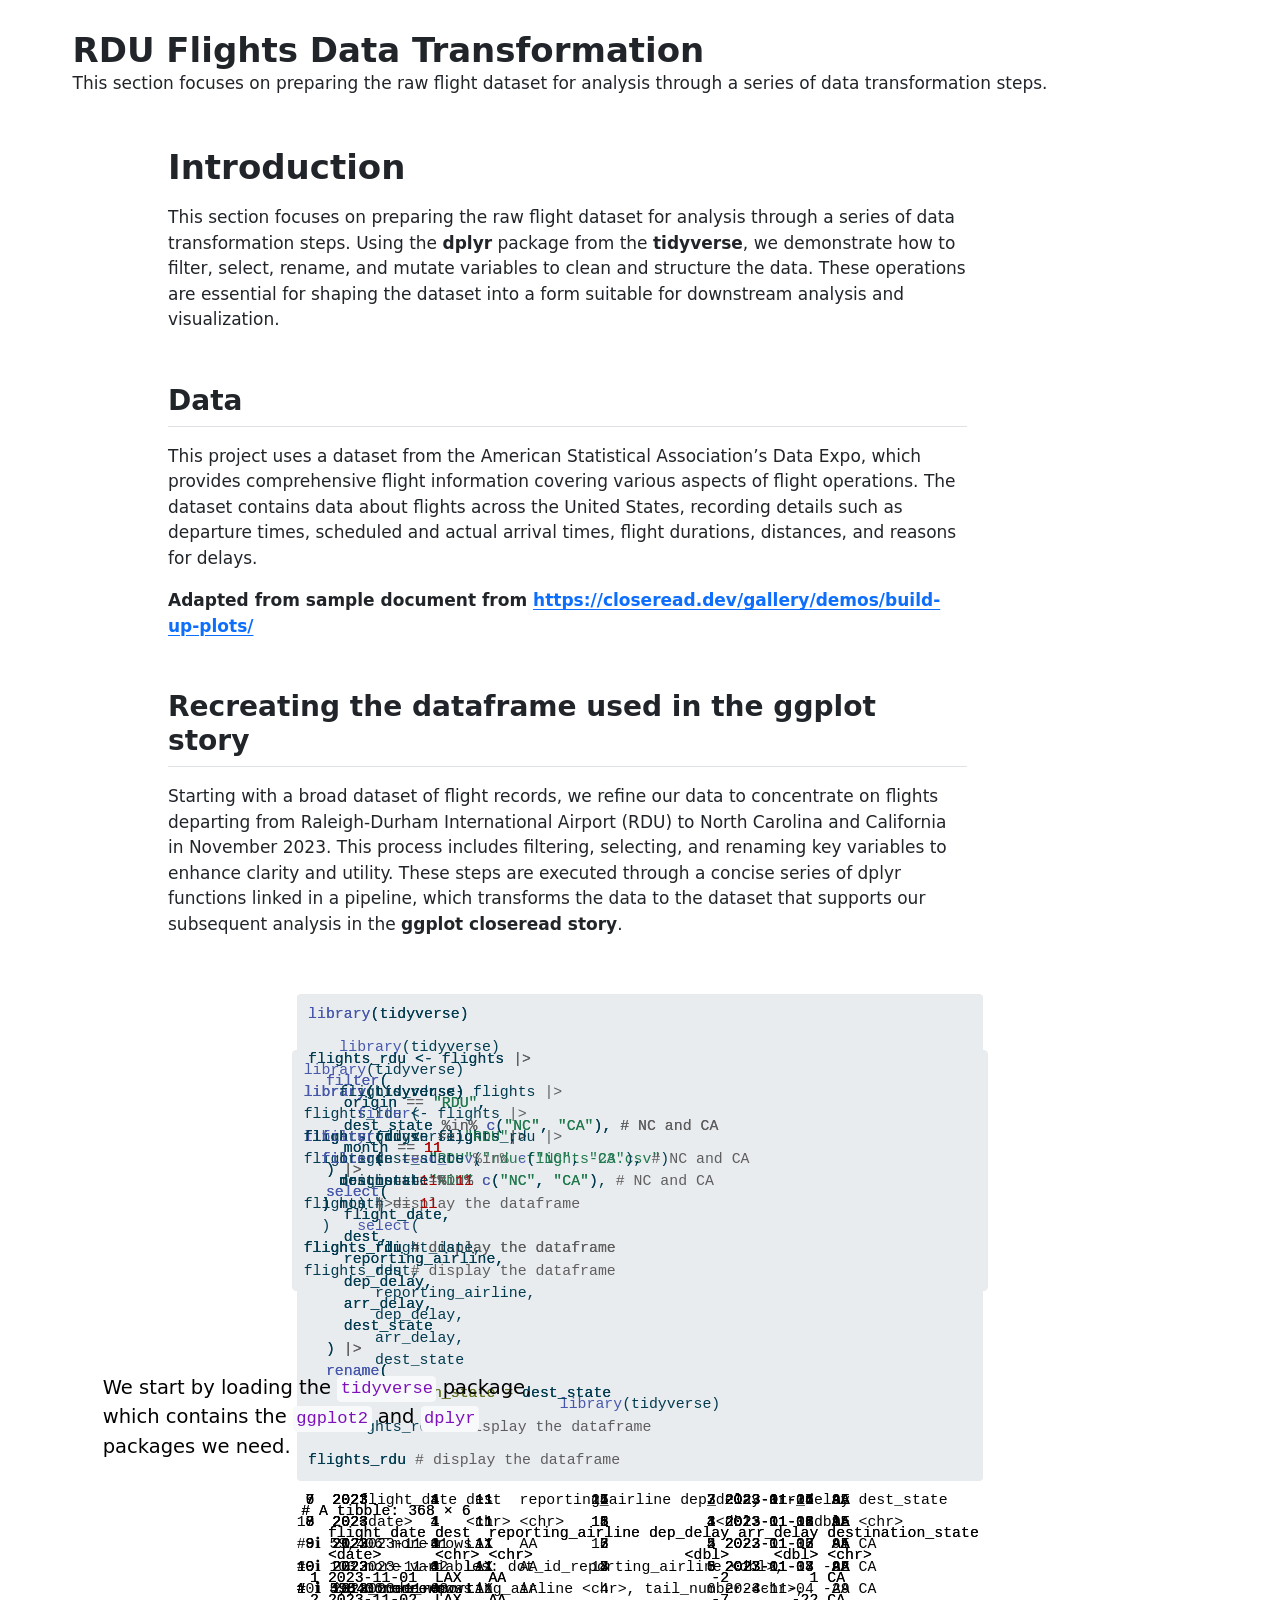
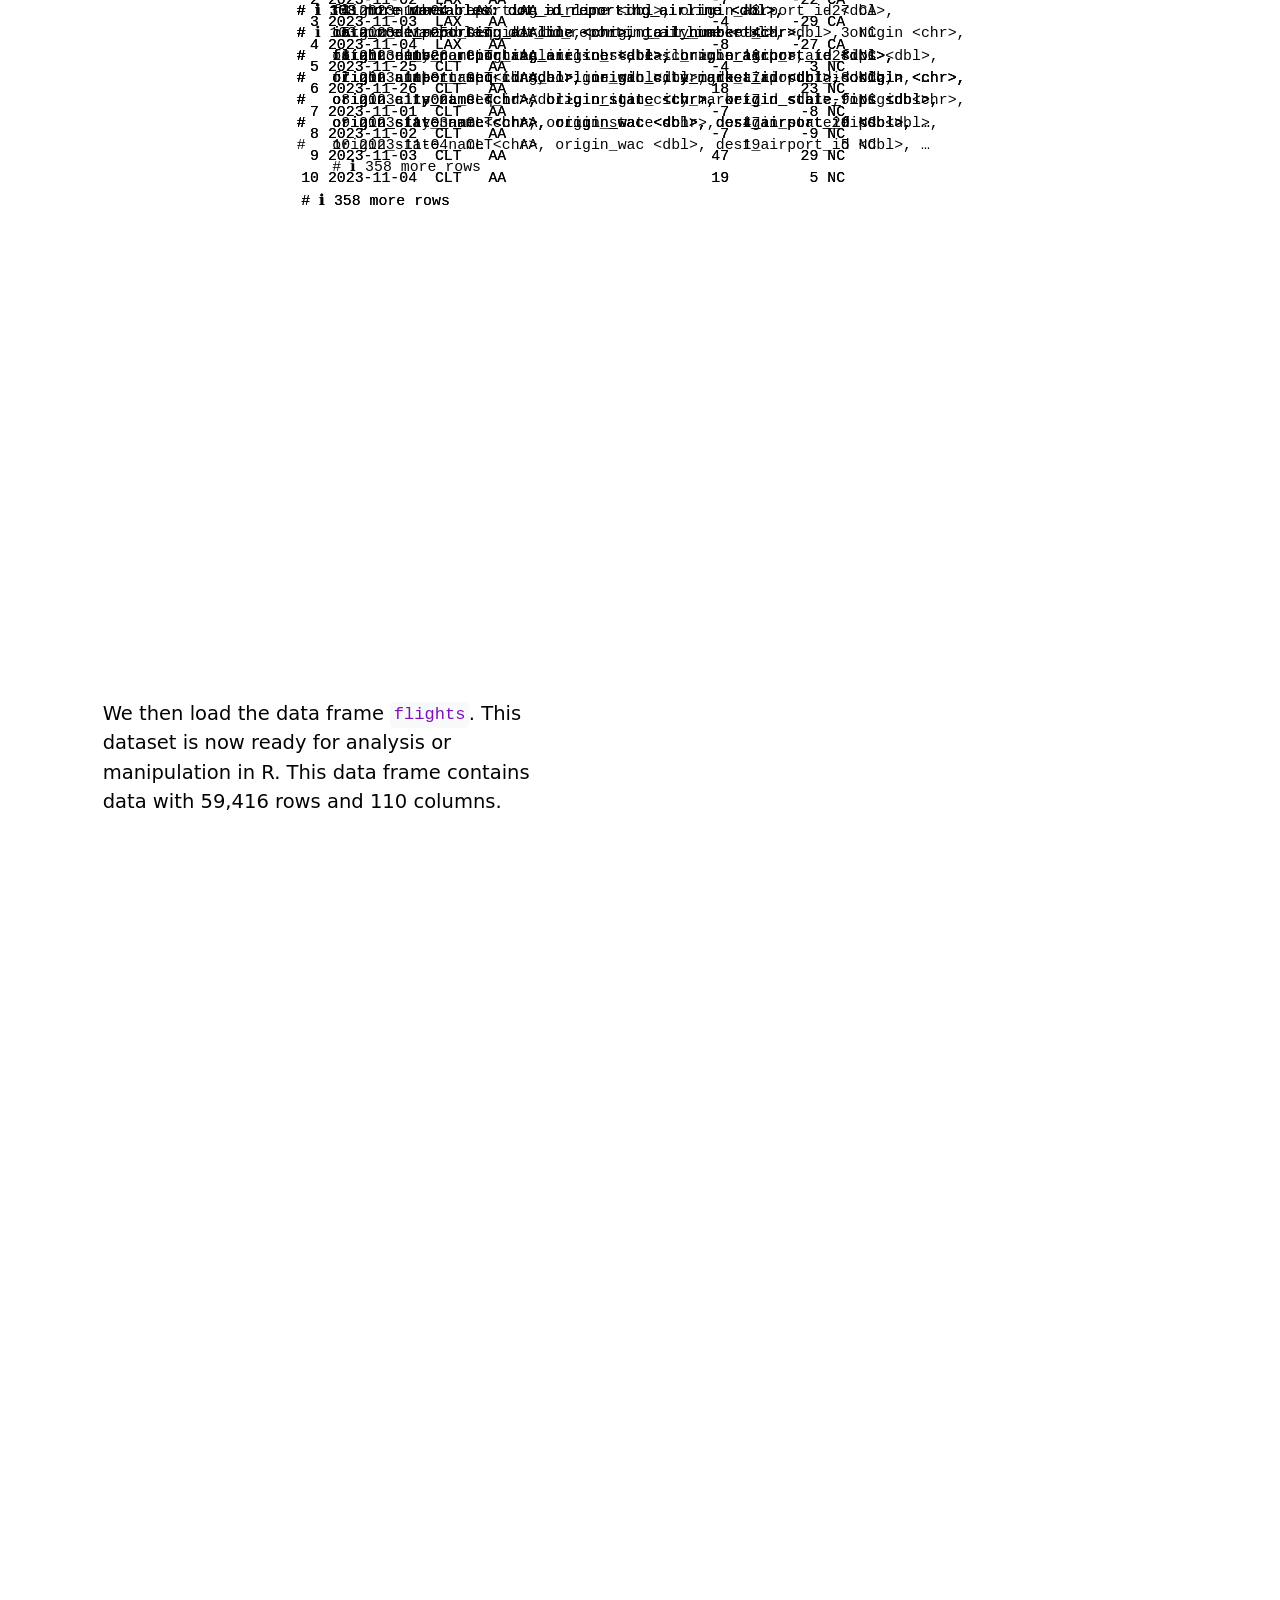
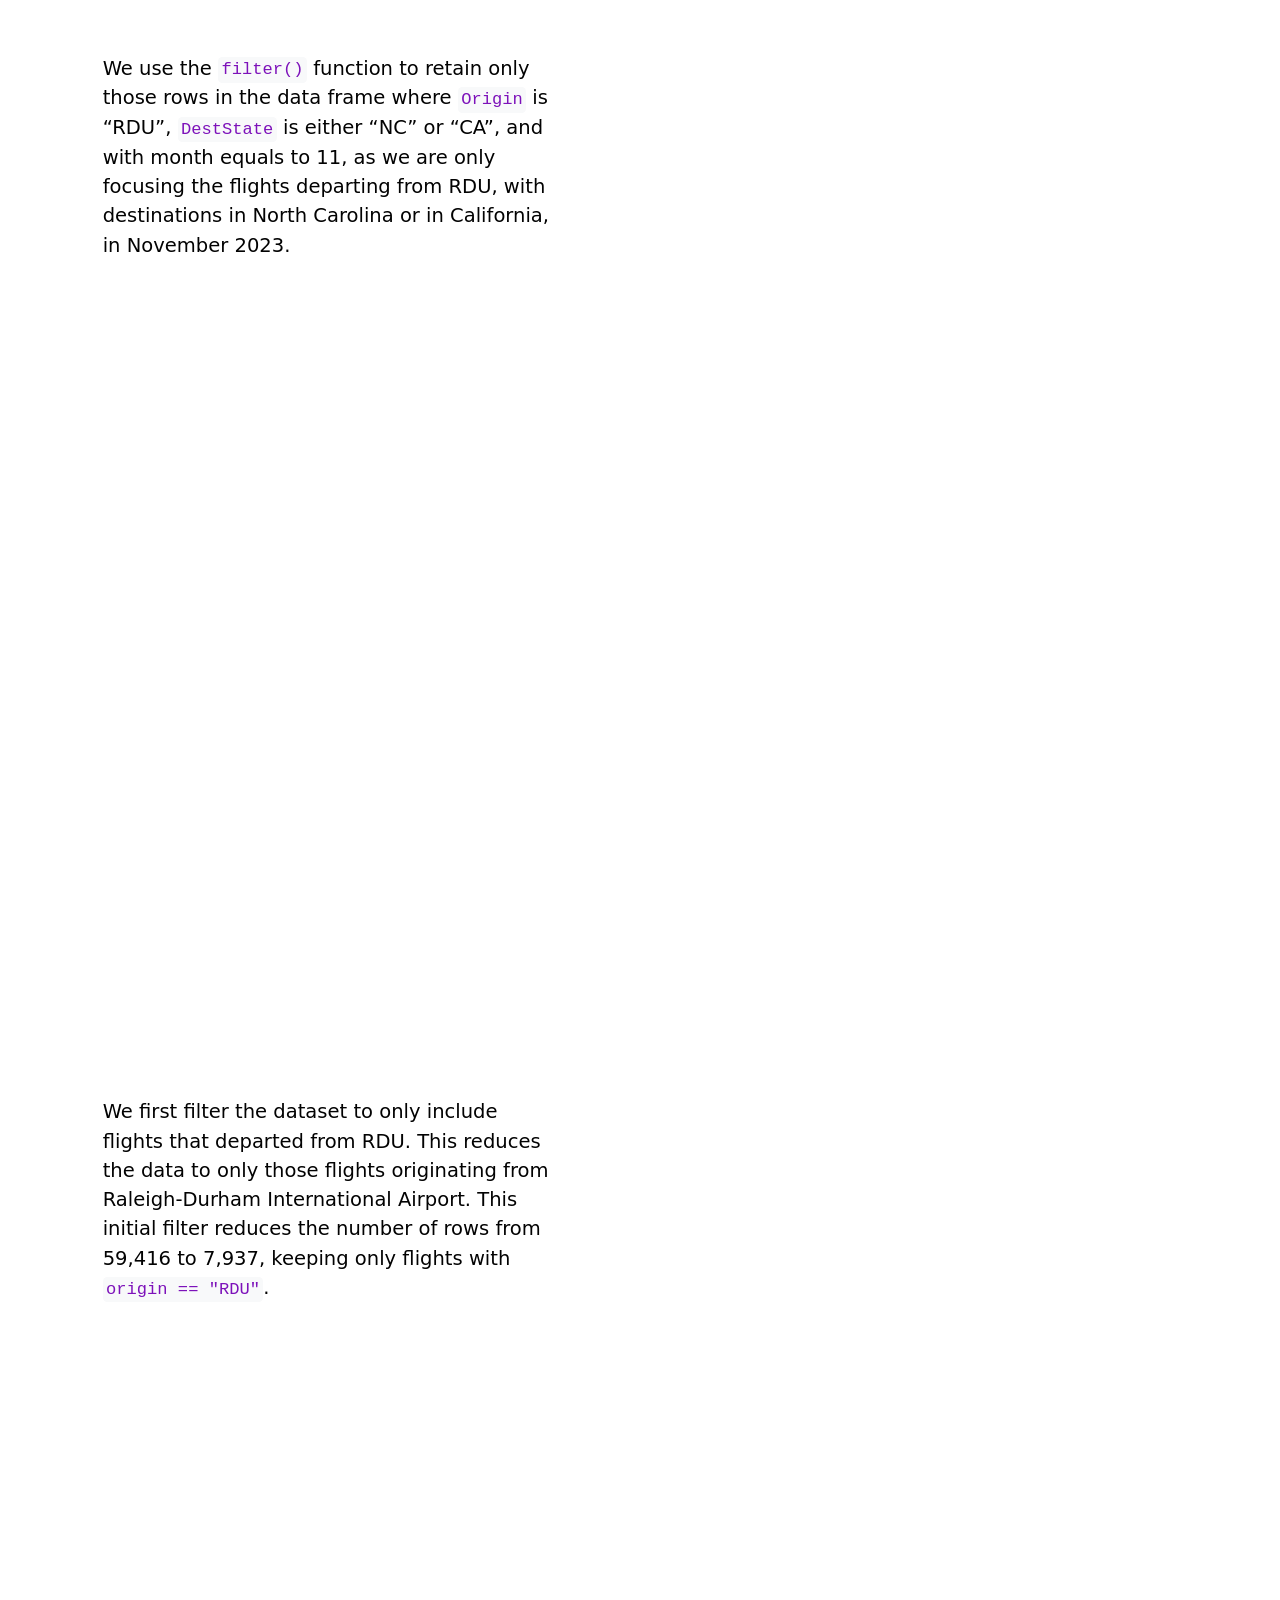
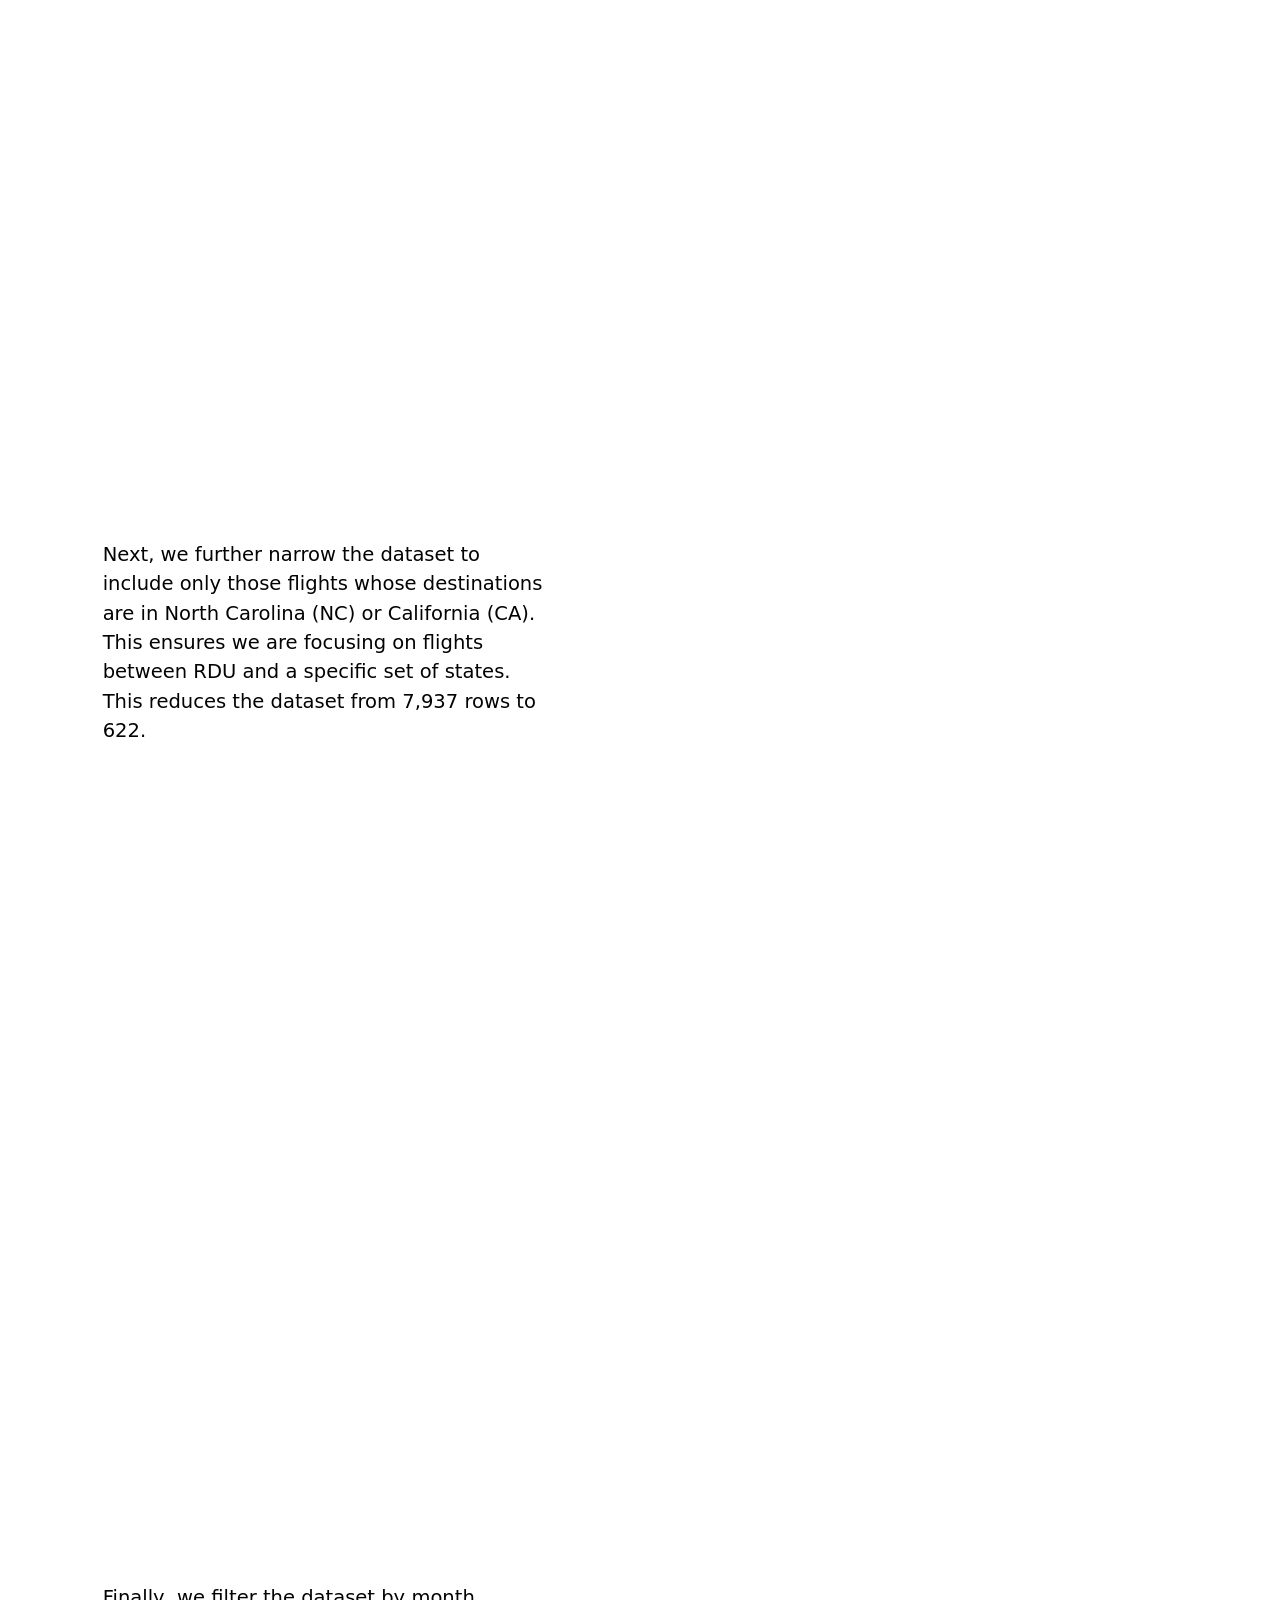
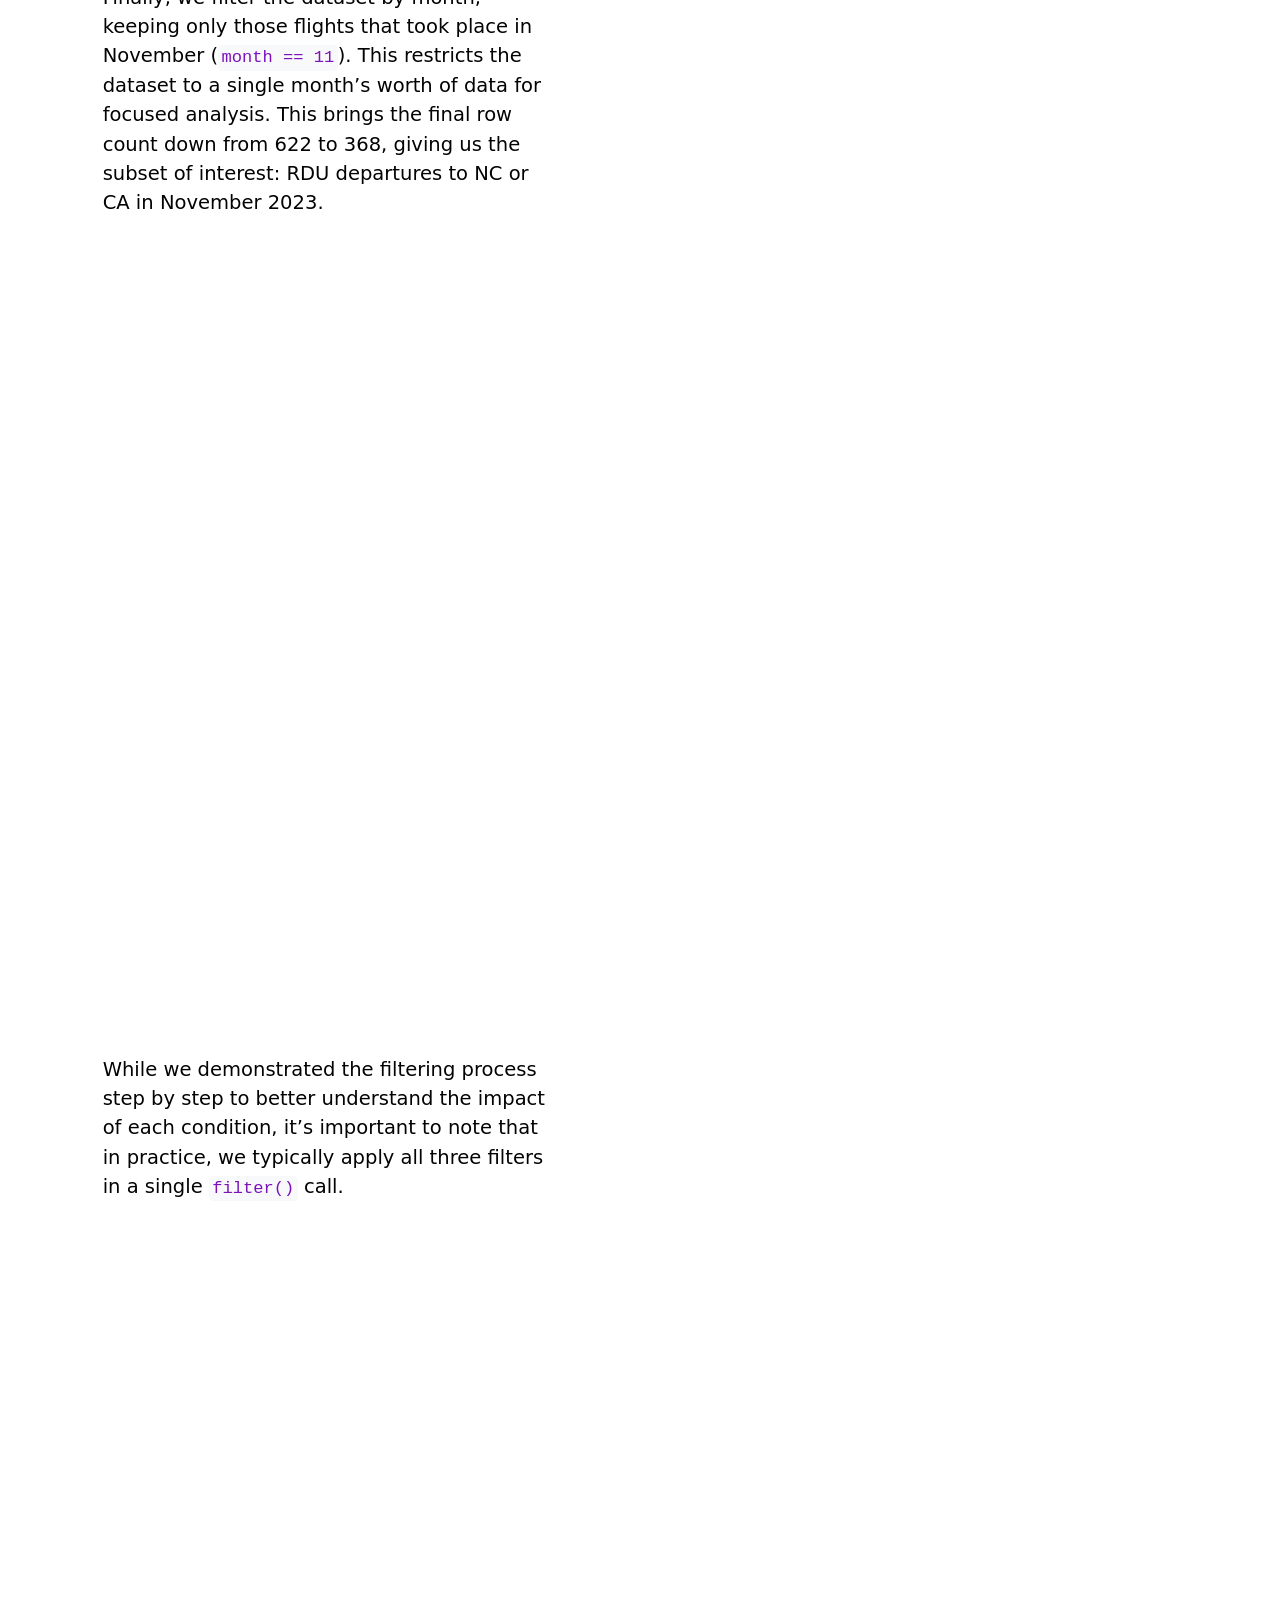
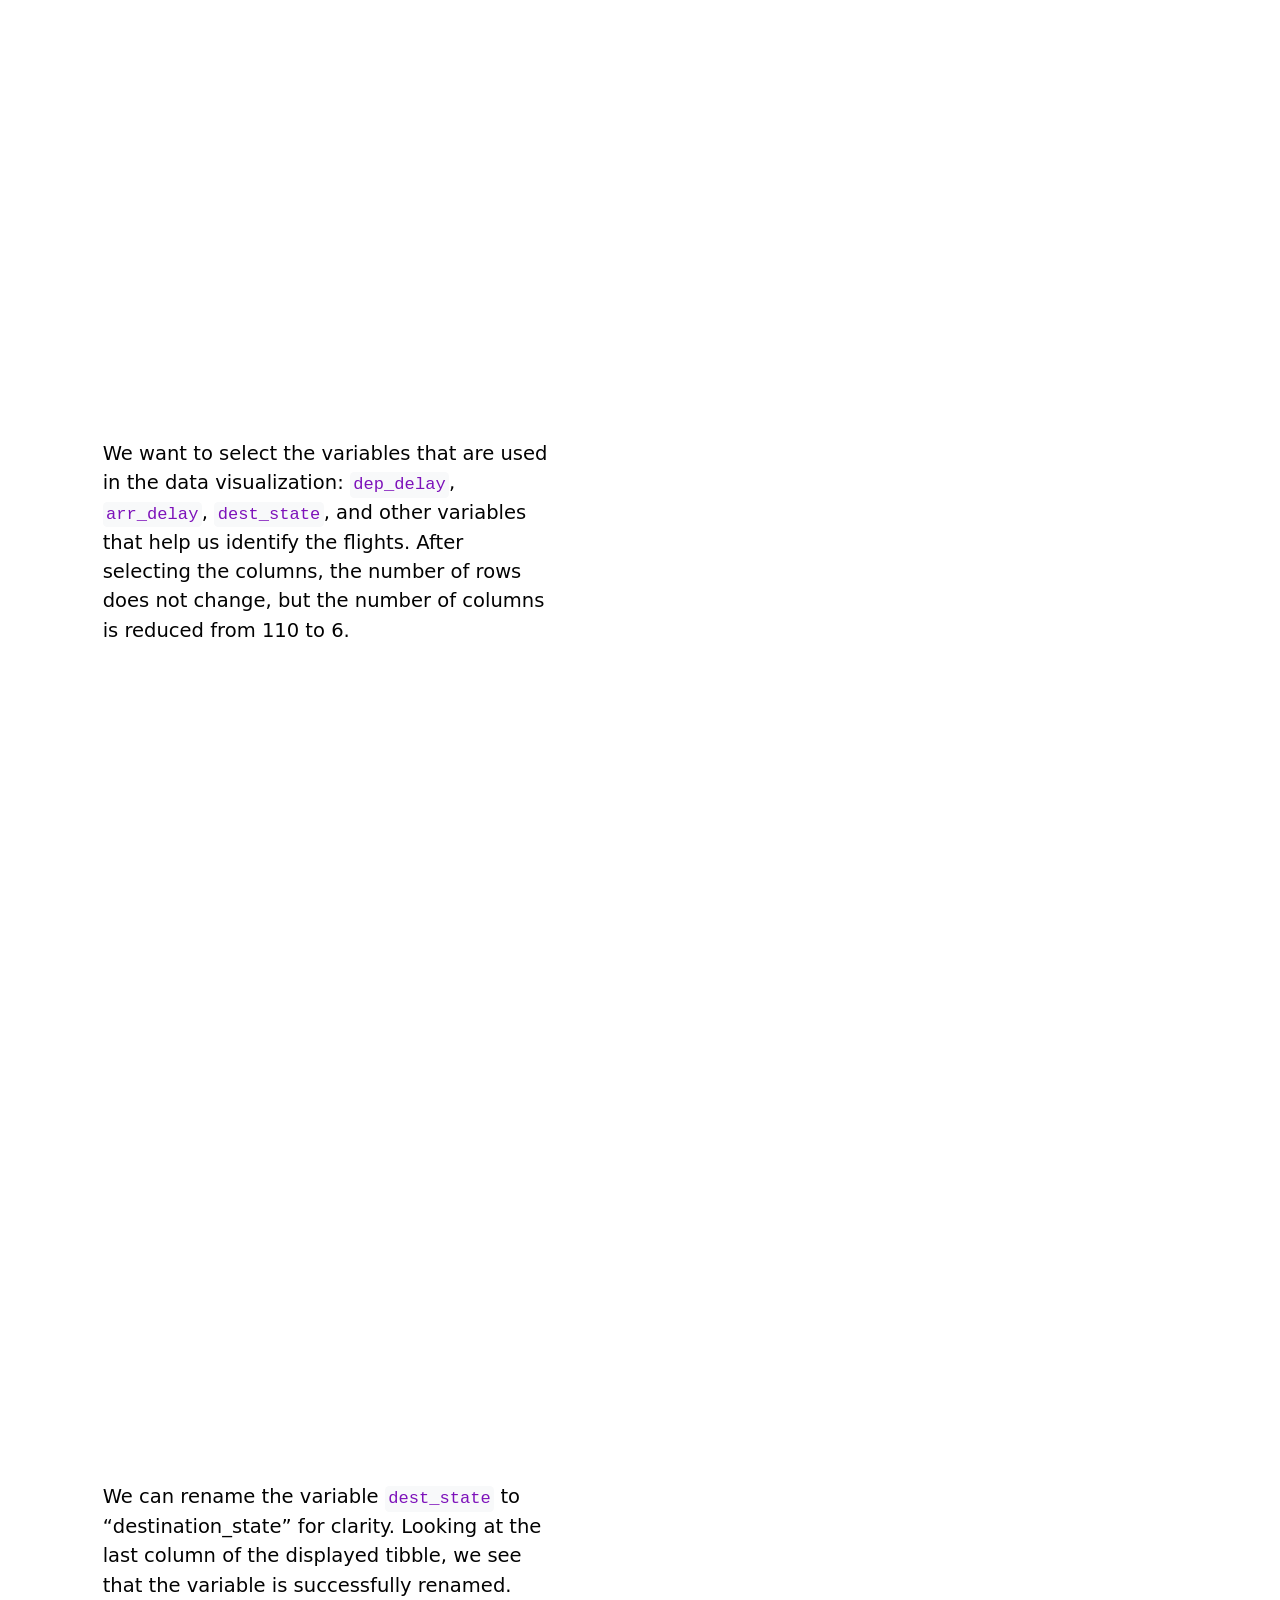
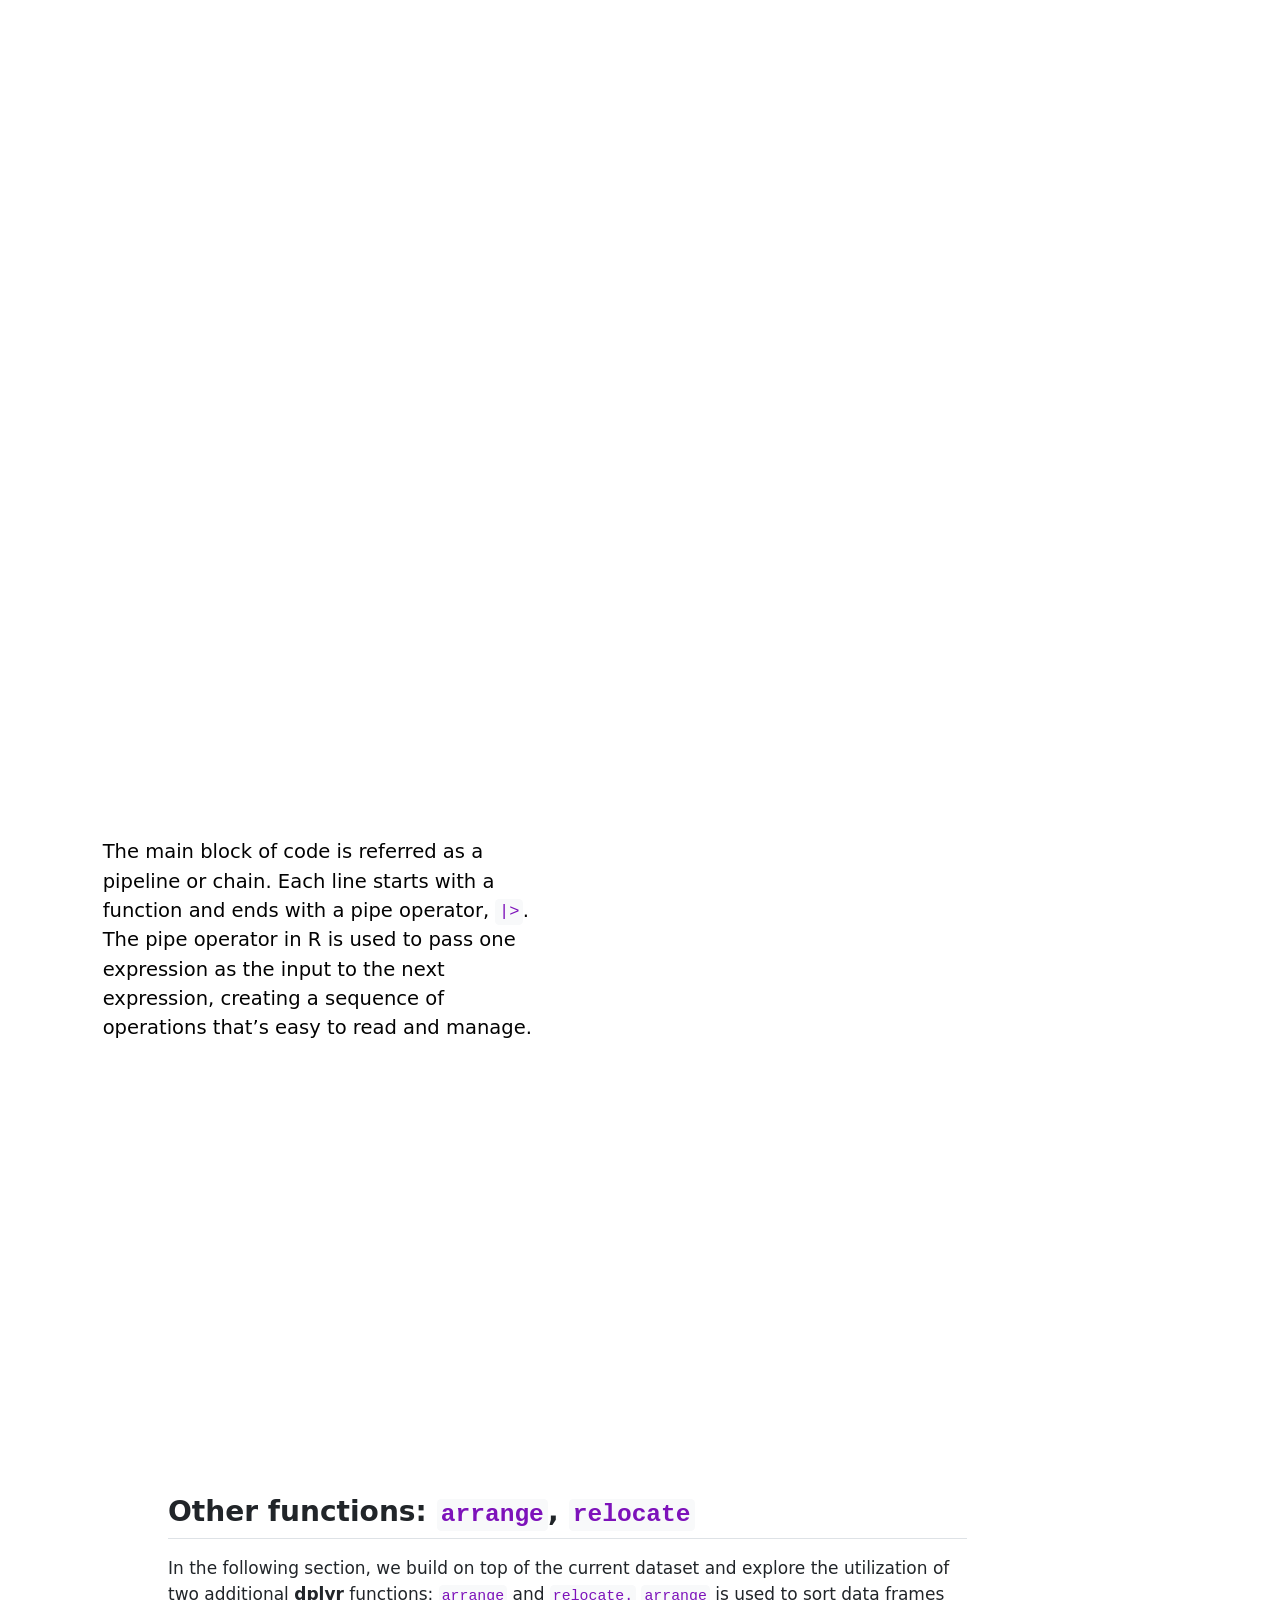
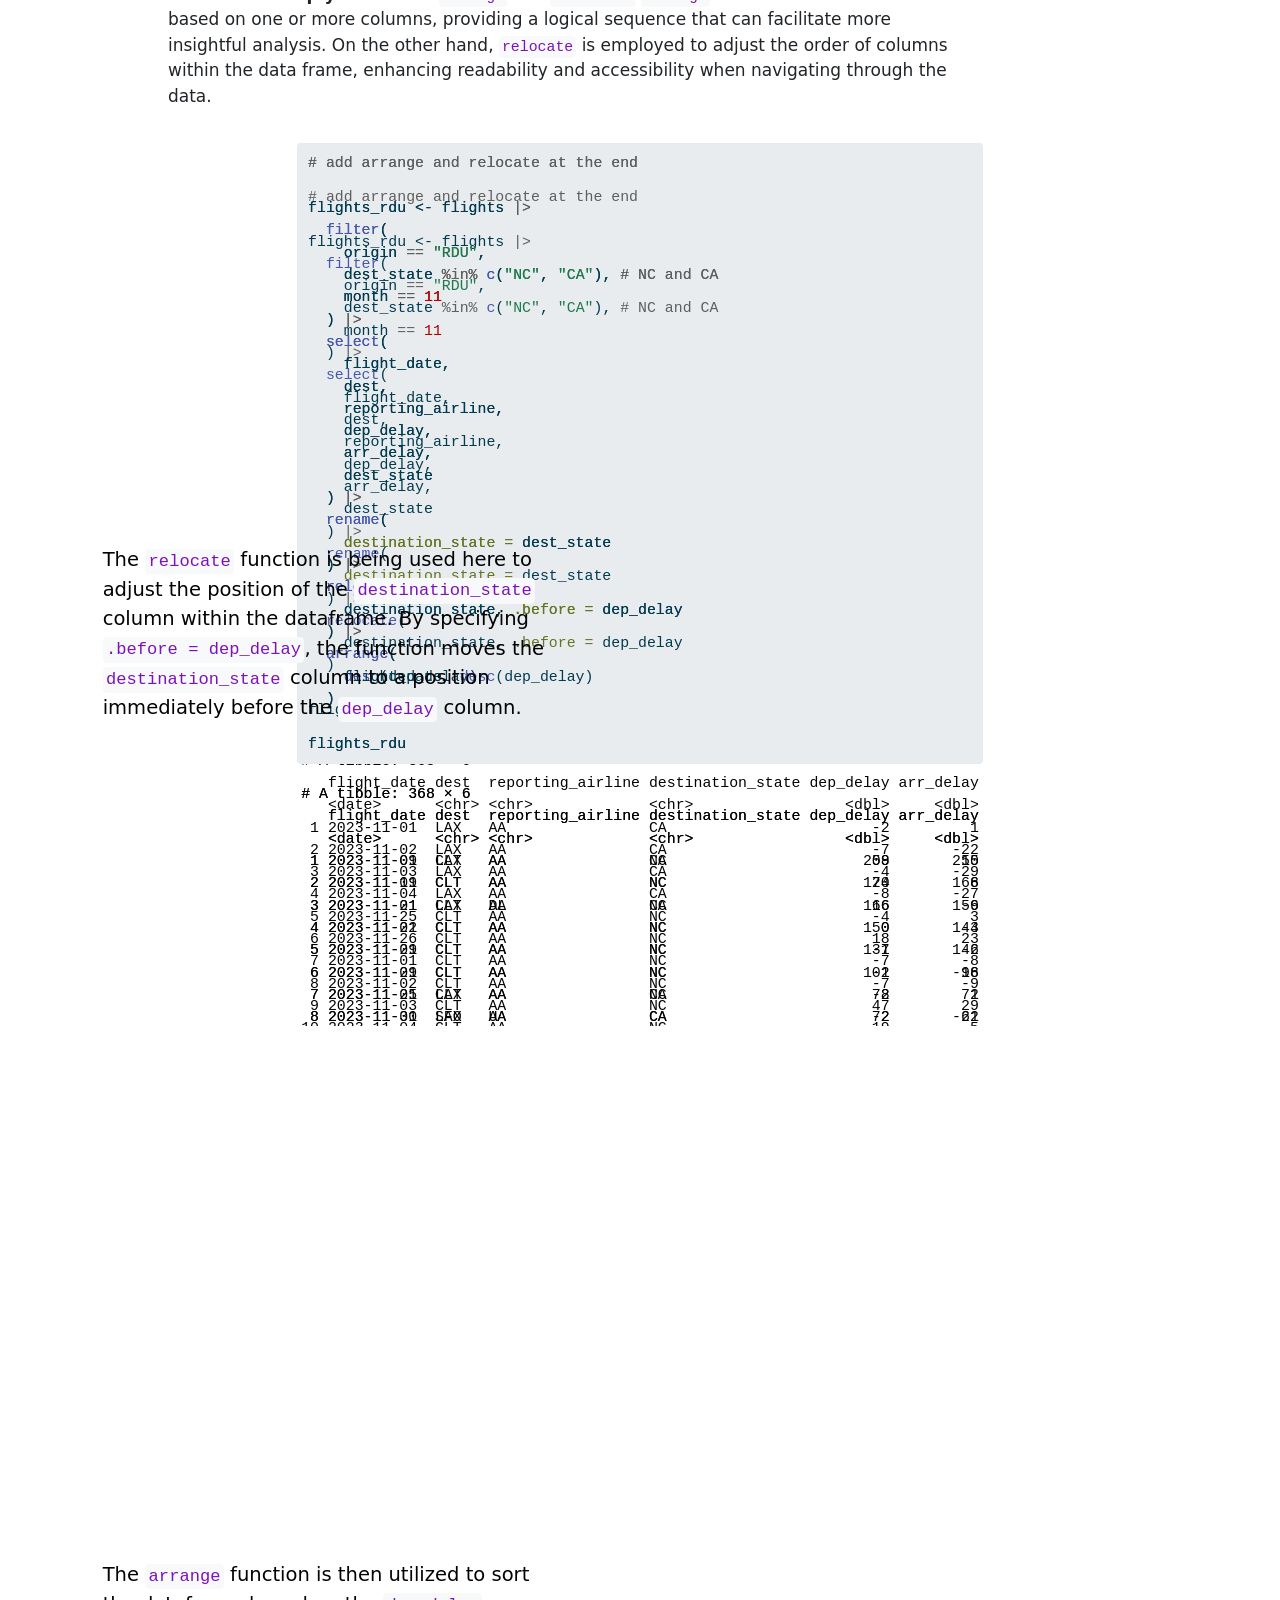
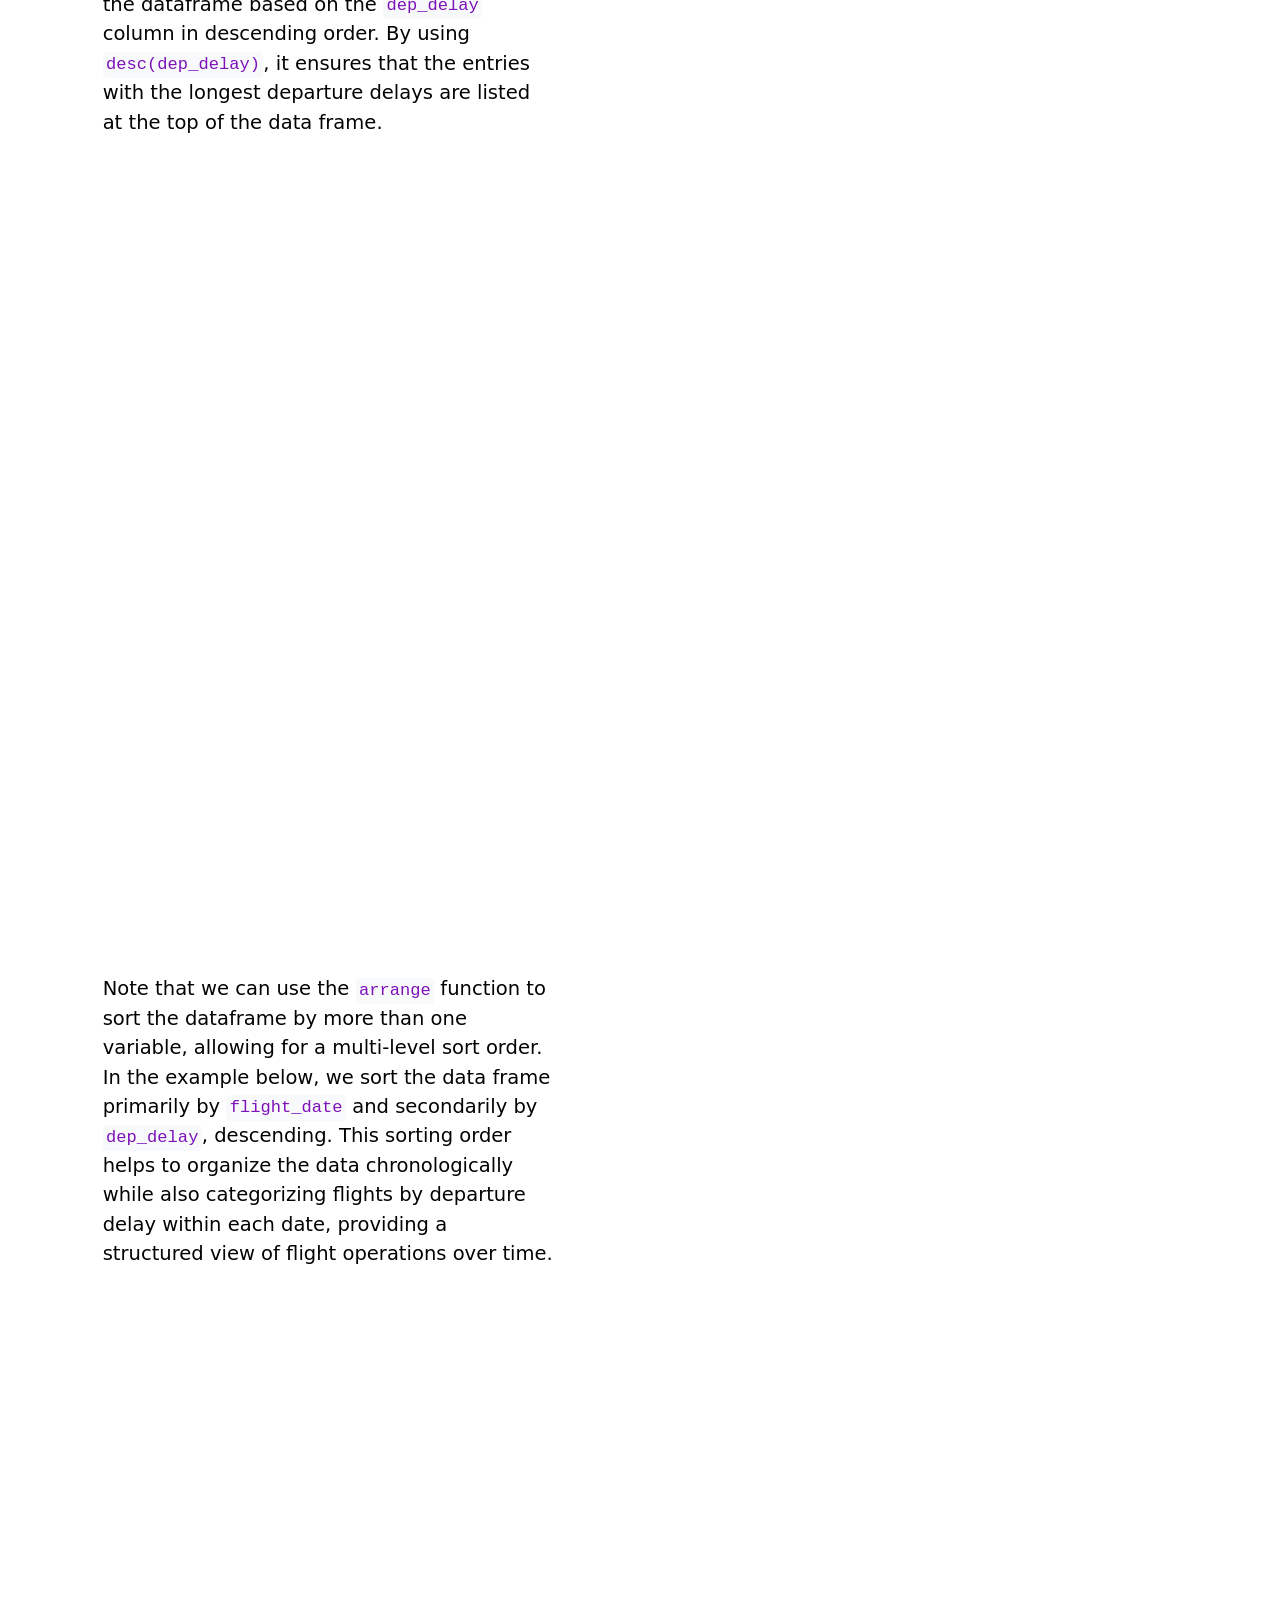
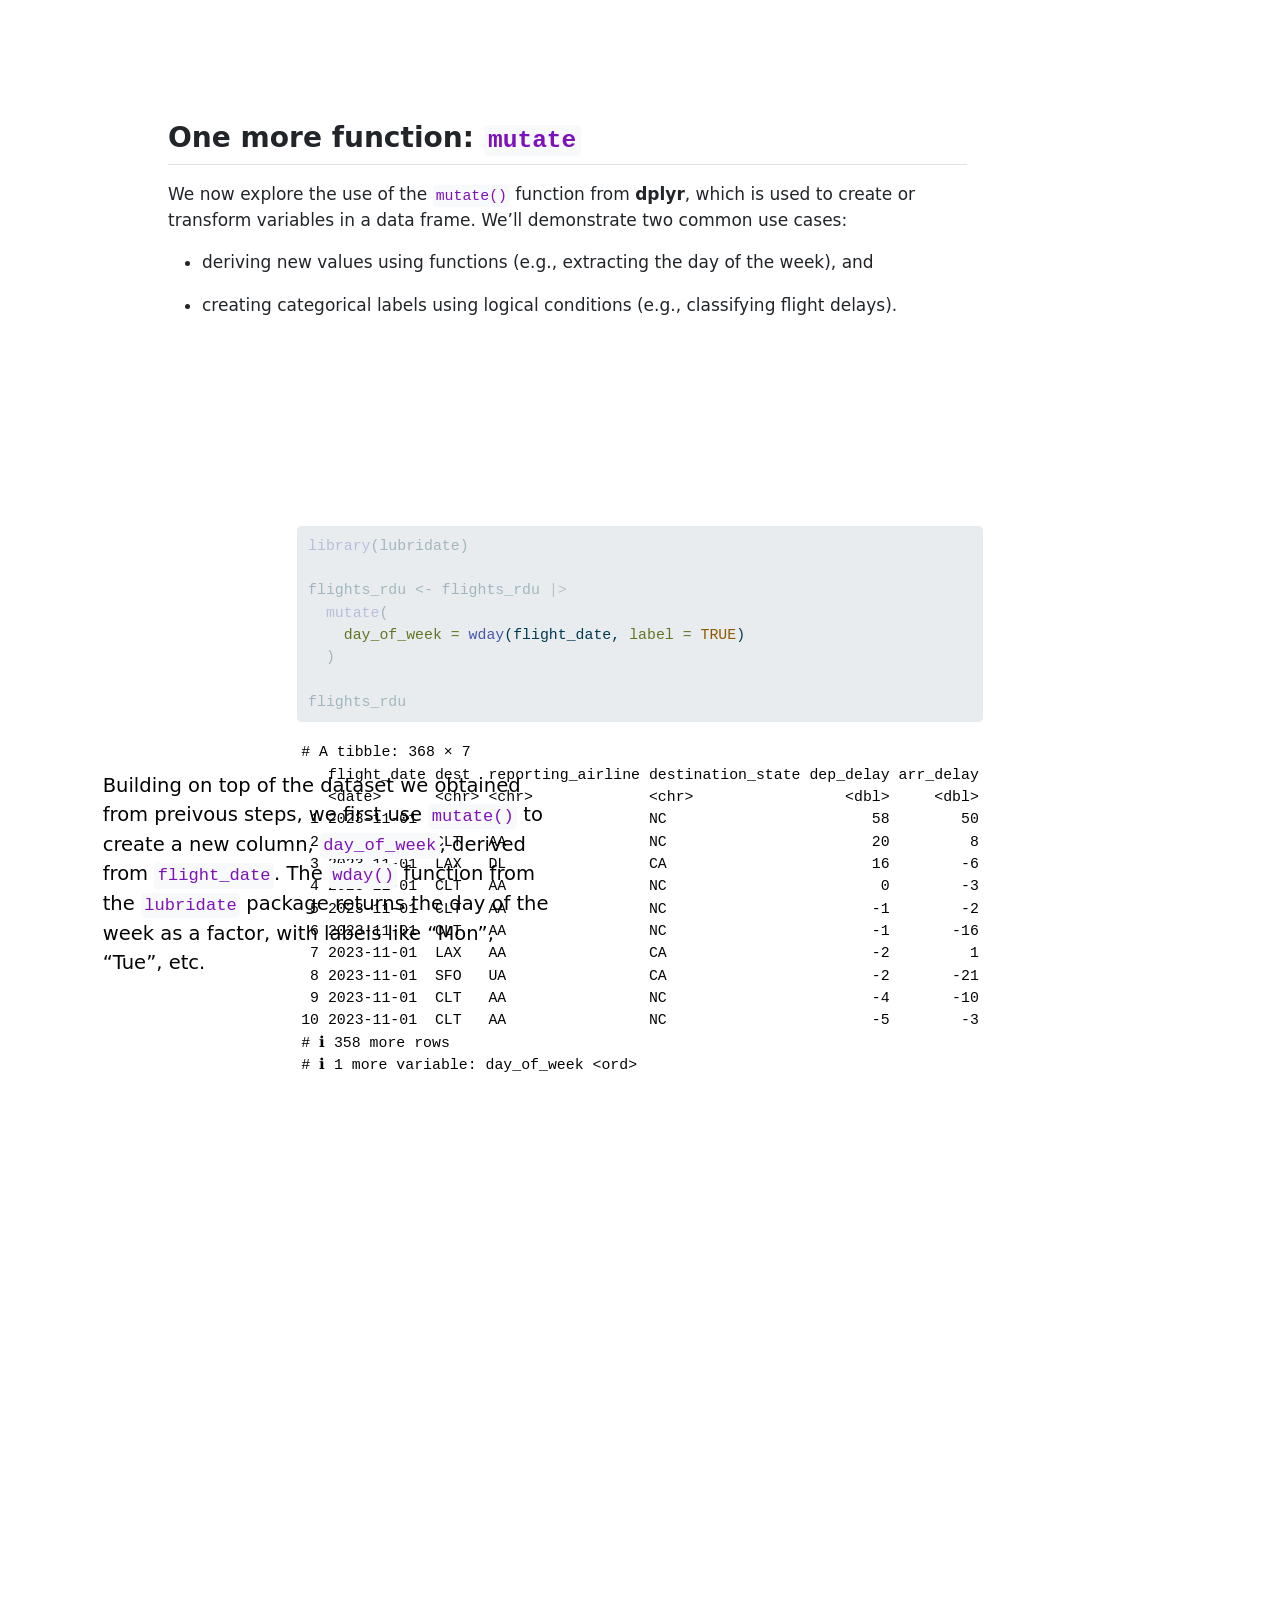
==== commit 05dab0c4: "Fix typos, revise structure across stories" ====
--- a/docs/closereads/data-transformation-flights.html
+++ b/docs/closereads/data-transformation-flights.html
@@ -6,8 +6,9 @@
 
 <meta name="viewport" content="width=device-width, initial-scale=1.0, user-scalable=yes">
 
-
-<title>Flights Data Transformation Example</title>
+<meta name="description" content="This section focuses on preparing the raw flight dataset for analysis through a series of data transformation steps.">
+
+<title>RDU Flights Data Transformation</title>
 <style>
 code{white-space: pre-wrap;}
 span.smallcaps{font-variant: small-caps;}
@@ -130,18 +131,22 @@
         :root {
           --cr-narrative-text-color-overlay: black;
 --cr-section-background-color: transparent;
+--cr-narrative-background-color-sidebar: transparent;
 --cr-narrative-background-color-overlay: transparent;
---cr-narrative-background-color-sidebar: transparent;
         }
       </style>
     
 
 <header id="title-block-header" class="quarto-title-block default">
 <div class="quarto-title">
-<h1 class="title">Flights Data Transformation Example</h1>
-<p class="subtitle lead">Skeleton for the scrolly-telling project</p>
-</div>
-
+<h1 class="title">RDU Flights Data Transformation</h1>
+</div>
+
+<div>
+  <div class="description">
+    This section focuses on preparing the raw flight dataset for analysis through a series of data transformation steps.
+  </div>
+</div>
 
 
 <div class="quarto-title-meta column-page">
@@ -156,18 +161,25 @@
 </header>
 
 
+<section id="introduction" class="level1">
+<h1>Introduction</h1>
+<p>This section focuses on preparing the raw flight dataset for analysis through a series of data transformation steps. Using the <strong>dplyr</strong> package from the <strong>tidyverse</strong>, we demonstrate how to filter, select, rename, and mutate variables to clean and structure the data. These operations are essential for shaping the dataset into a form suitable for downstream analysis and visualization.</p>
+<section id="data" class="level2">
+<h2 class="anchored" data-anchor-id="data">Data</h2>
+<p>This project uses a dataset from the American Statistical Association’s Data Expo, which provides comprehensive flight information covering various aspects of flight operations. The dataset contains data about flights across the United States, recording details such as departure times, scheduled and actual arrival times, flight durations, distances, and reasons for delays.</p>
 <p><strong>Adapted from sample document from <a href="https://closeread.dev/gallery/demos/build-up-plots/" class="uri">https://closeread.dev/gallery/demos/build-up-plots/</a></strong></p>
-<section id="recreating-the-dataframe-used-in-the-ggplot-story" class="level1">
-<h1>Recreating the dataframe used in the ggplot story</h1>
+</section>
+<section id="recreating-the-dataframe-used-in-the-ggplot-story" class="level2">
+<h2 class="anchored" data-anchor-id="recreating-the-dataframe-used-in-the-ggplot-story">Recreating the dataframe used in the ggplot story</h2>
 <p>Starting with a broad dataset of flight records, we refine our data to concentrate on flights departing from Raleigh-Durham International Airport (RDU) to North Carolina and California in November 2023. This process includes filtering, selecting, and renaming key variables to enhance clarity and utility. These steps are executed through a concise series of dplyr functions linked in a pipeline, which transforms the data to the dataset that supports our subsequent analysis in the <strong>ggplot closeread story</strong>.</p>
 <div class="cr-section cr-column-screen overlay-left">
 <div class="narrative-col">
-<div class="trigger new-trigger" data-highlight="1" data-focus-on="cr-dplyr-1">
+<div class="trigger new-trigger" data-focus-on="cr-dplyr-1" data-highlight="1">
 <div class="narrative">
 <p>We start by loading the <code>tidyverse</code> package, which contains the <code>ggplot2</code> and <code>dplyr</code> packages we need.</p>
 </div>
 </div>
-<div class="trigger new-trigger" data-highlight="2" data-focus-on="cr-dplyr-2">
+<div class="trigger new-trigger" data-focus-on="cr-dplyr-2" data-highlight="2">
 <div class="narrative">
 <p>We then load the data frame <code>flights</code>. This dataset is now ready for analysis or manipulation in R. This data frame contains data with 59,416 rows and 110 columns.</p>
 </div>
@@ -177,37 +189,37 @@
 <p>We use the <code>filter()</code> function to retain only those rows in the data frame where <code>Origin</code> is “RDU”, <code>DestState</code> is either “NC” or “CA”, and with month equals to 11, as we are only focusing the flights departing from RDU, with destinations in North Carolina or in California, in November 2023.</p>
 </div>
 </div>
-<div class="trigger new-trigger" data-highlight="4-6" data-focus-on="cr-dplyr-3a">
+<div class="trigger new-trigger" data-focus-on="cr-dplyr-3a" data-highlight="4-6">
 <div class="narrative">
 <p>We first filter the dataset to only include flights that departed from RDU. This reduces the data to only those flights originating from Raleigh-Durham International Airport. This initial filter reduces the number of rows from 59,416 to 7,937, keeping only flights with <code>origin == "RDU"</code>.</p>
 </div>
 </div>
-<div class="trigger new-trigger" data-highlight="5" data-focus-on="cr-dplyr-3b">
+<div class="trigger new-trigger" data-focus-on="cr-dplyr-3b" data-highlight="5">
 <div class="narrative">
 <p>Next, we further narrow the dataset to include only those flights whose destinations are in North Carolina (NC) or California (CA). This ensures we are focusing on flights between RDU and a specific set of states. This reduces the dataset from 7,937 rows to 622.</p>
 </div>
 </div>
-<div class="trigger new-trigger" data-highlight="5" data-focus-on="cr-dplyr-3c">
+<div class="trigger new-trigger" data-focus-on="cr-dplyr-3c" data-highlight="5">
 <div class="narrative">
 <p>Finally, we filter the dataset by month, keeping only those flights that took place in November (<code>month == 11</code>). This restricts the dataset to a single month’s worth of data for focused analysis. This brings the final row count down from 622 to 368, giving us the subset of interest: RDU departures to NC or CA in November 2023.</p>
 </div>
 </div>
-<div class="trigger new-trigger" data-highlight="4-8" data-focus-on="cr-dplyr-3">
+<div class="trigger new-trigger" data-focus-on="cr-dplyr-3" data-highlight="4-8">
 <div class="narrative">
 <p>While we demonstrated the filtering process step by step to better understand the impact of each condition, it’s important to note that in practice, we typically apply all three filters in a single <code>filter()</code> call.</p>
 </div>
 </div>
-<div class="trigger new-trigger" data-highlight="9-16" data-focus-on="cr-dplyr-4">
+<div class="trigger new-trigger" data-focus-on="cr-dplyr-4" data-highlight="9-16">
 <div class="narrative">
 <p>We want to select the variables that are used in the data visualization: <code>dep_delay</code>, <code>arr_delay</code>, <code>dest_state</code>, and other variables that help us identify the flights. After selecting the columns, the number of rows does not change, but the number of columns is reduced from 110 to 6.</p>
 </div>
 </div>
-<div class="trigger new-trigger" data-highlight="17-19" data-focus-on="cr-dplyr-5">
+<div class="trigger new-trigger" data-focus-on="cr-dplyr-5" data-highlight="17-19">
 <div class="narrative">
 <p>We can rename the variable <code>dest_state</code> to “destination_state” for clarity. Looking at the last column of the displayed tibble, we see that the variable is successfully renamed.</p>
 </div>
 </div>
-<div class="trigger new-trigger" data-highlight="3-19" data-focus-on="cr-dplyr">
+<div class="trigger new-trigger" data-focus-on="cr-dplyr" data-highlight="3-19">
 <div class="narrative">
 <p>The main block of code is referred as a pipeline or chain. Each line starts with a function and ends with a pipe operator, <code>|&gt;</code>. The pipe operator in R is used to pass one expression as the input to the next expression, creating a sequence of operations that’s easy to read and manage.</p>
 </div>
@@ -514,22 +526,22 @@
 </div>
 </div>
 </section>
-<section id="other-functions-arrange-relocate" class="level1">
-<h1>Other functions: <code>arrange</code>, <code>relocate</code></h1>
+<section id="other-functions-arrange-relocate" class="level2">
+<h2 class="anchored" data-anchor-id="other-functions-arrange-relocate">Other functions: <code>arrange</code>, <code>relocate</code></h2>
 <p>In the following section, we build on top of the current dataset and explore the utilization of two additional <strong>dplyr</strong> functions: <code>arrange</code> and <code>relocate.</code> <code>arrange</code> is used to sort data frames based on one or more columns, providing a logical sequence that can facilitate more insightful analysis. On the other hand, <code>relocate</code> is employed to adjust the order of columns within the data frame, enhancing readability and accessibility when navigating through the data.</p>
 <div class="cr-section cr-column-screen overlay-left">
 <div class="narrative-col">
-<div class="trigger new-trigger" data-highlight="20-22" data-focus-on="cr-additional-fn-1">
+<div class="trigger new-trigger" data-focus-on="cr-additional-fn-1" data-highlight="20-22">
 <div class="narrative">
 <p>The <code>relocate</code> function is being used here to adjust the position of the <code>destination_state</code> column within the dataframe. By specifying <code>.before = dep_delay</code>, the function moves the <code>destination_state</code> column to a position immediately before the <code>dep_delay</code> column.</p>
 </div>
 </div>
-<div class="trigger new-trigger" data-highlight="23-25" data-focus-on="cr-additional-fn-2">
+<div class="trigger new-trigger" data-focus-on="cr-additional-fn-2" data-highlight="23-25">
 <div class="narrative">
 <p>The <code>arrange</code> function is then utilized to sort the dataframe based on the <code>dep_delay</code> column in descending order. By using <code>desc(dep_delay)</code>, it ensures that the entries with the longest departure delays are listed at the top of the data frame.</p>
 </div>
 </div>
-<div class="trigger new-trigger" data-highlight="23-25" data-focus-on="cr-additional-fn-3">
+<div class="trigger new-trigger" data-focus-on="cr-additional-fn-3" data-highlight="23-25">
 <div class="narrative">
 <p>Note that we can use the <code>arrange</code> function to sort the dataframe by more than one variable, allowing for a multi-level sort order. In the example below, we sort the data frame primarily by <code>flight_date</code> and secondarily by <code>dep_delay</code>, descending. This sorting order helps to organize the data chronologically while also categorizing flights by departure delay within each date, providing a structured view of flight operations over time.</p>
 </div>
@@ -679,8 +691,8 @@
 </div>
 </div>
 </section>
-<section id="mutate" class="level1">
-<h1><code>mutate</code></h1>
+<section id="one-more-function-mutate" class="level2">
+<h2 class="anchored" data-anchor-id="one-more-function-mutate">One more function: <code>mutate</code></h2>
 <p>We now explore the use of the <code>mutate()</code> function from <strong>dplyr</strong>, which is used to create or transform variables in a data frame. We’ll demonstrate two common use cases:</p>
 <ul>
 <li><p>deriving new values using functions (e.g., extracting the day of the week), and</p></li>
@@ -688,17 +700,17 @@
 </ul>
 <div class="cr-section cr-column-screen overlay-left">
 <div class="narrative-col">
-<div class="trigger new-trigger" data-highlight="5" data-focus-on="cr-additional-fn-4">
+<div class="trigger new-trigger" data-focus-on="cr-additional-fn-4" data-highlight="5">
 <div class="narrative">
 <p>Building on top of the dataset we obtained from preivous steps, we first use <code>mutate()</code> to create a new column, <code>day_of_week</code>, derived from <code>flight_date</code>. The <code>wday()</code> function from the <code>lubridate</code> package returns the day of the week as a factor, with labels like “Mon”, “Tue”, etc.</p>
 </div>
 </div>
-<div class="trigger new-trigger" data-highlight="3" data-focus-on="cr-additional-fn-5">
+<div class="trigger new-trigger" data-focus-on="cr-additional-fn-5" data-highlight="3">
 <div class="narrative">
 <p>We can also use <code>mutate()</code> to add a variable that classifies departure delays using <code>ifelse()</code>. In this case, we label flights as “On time or Early” if dep_delay &lt;= 0, and “Delayed” otherwise.</p>
 </div>
 </div>
-<div class="trigger new-trigger" data-highlight="2-8" data-focus-on="cr-additional-fn-6">
+<div class="trigger new-trigger" data-focus-on="cr-additional-fn-6" data-highlight="2-8">
 <div class="narrative">
 <p>For more complex logic, <code>case_when()</code> is useful. Here, we categorize departure delays into multiple cases:</p>
 <ul>
@@ -709,7 +721,7 @@
 </ul>
 </div>
 </div>
-<div class="trigger new-trigger" data-highlight="2-10" data-focus-on="cr-additional-fn-7">
+<div class="trigger new-trigger" data-focus-on="cr-additional-fn-7" data-highlight="2-10">
 <div class="narrative">
 <p>Again, we typically apply all three filters in a single <code>mutate()</code> call.</p>
 </div>
@@ -844,6 +856,12 @@
 </div>
 </div>
 </div>
+</section>
+</section>
+<section id="reflection" class="level1">
+<h1>Reflection</h1>
+<p>Along the way, we applied a variety of data transformation techniques using <strong>dplyr</strong>, such as <code>filter()</code>, <code>mutate()</code>, <code>select()</code>, and <code>arrange()</code>, to shape the dataset into a form suitable for further analysis. We also used functions like <code>case_when()</code> and <code>wday()</code> to create new derived variables that added context to the dataset. As we wrap up, take a moment to reflect on and note down what you’ve learned from this example:</p>
+<p><input type="text" id="inputText" name="inputText" placeholder="Type something..." style="width: 50%; height: 200px; font-size: 20px; padding: 10px; border: 2px solid #000000; border-radius: 4px;"></p>
 
 
 </section>
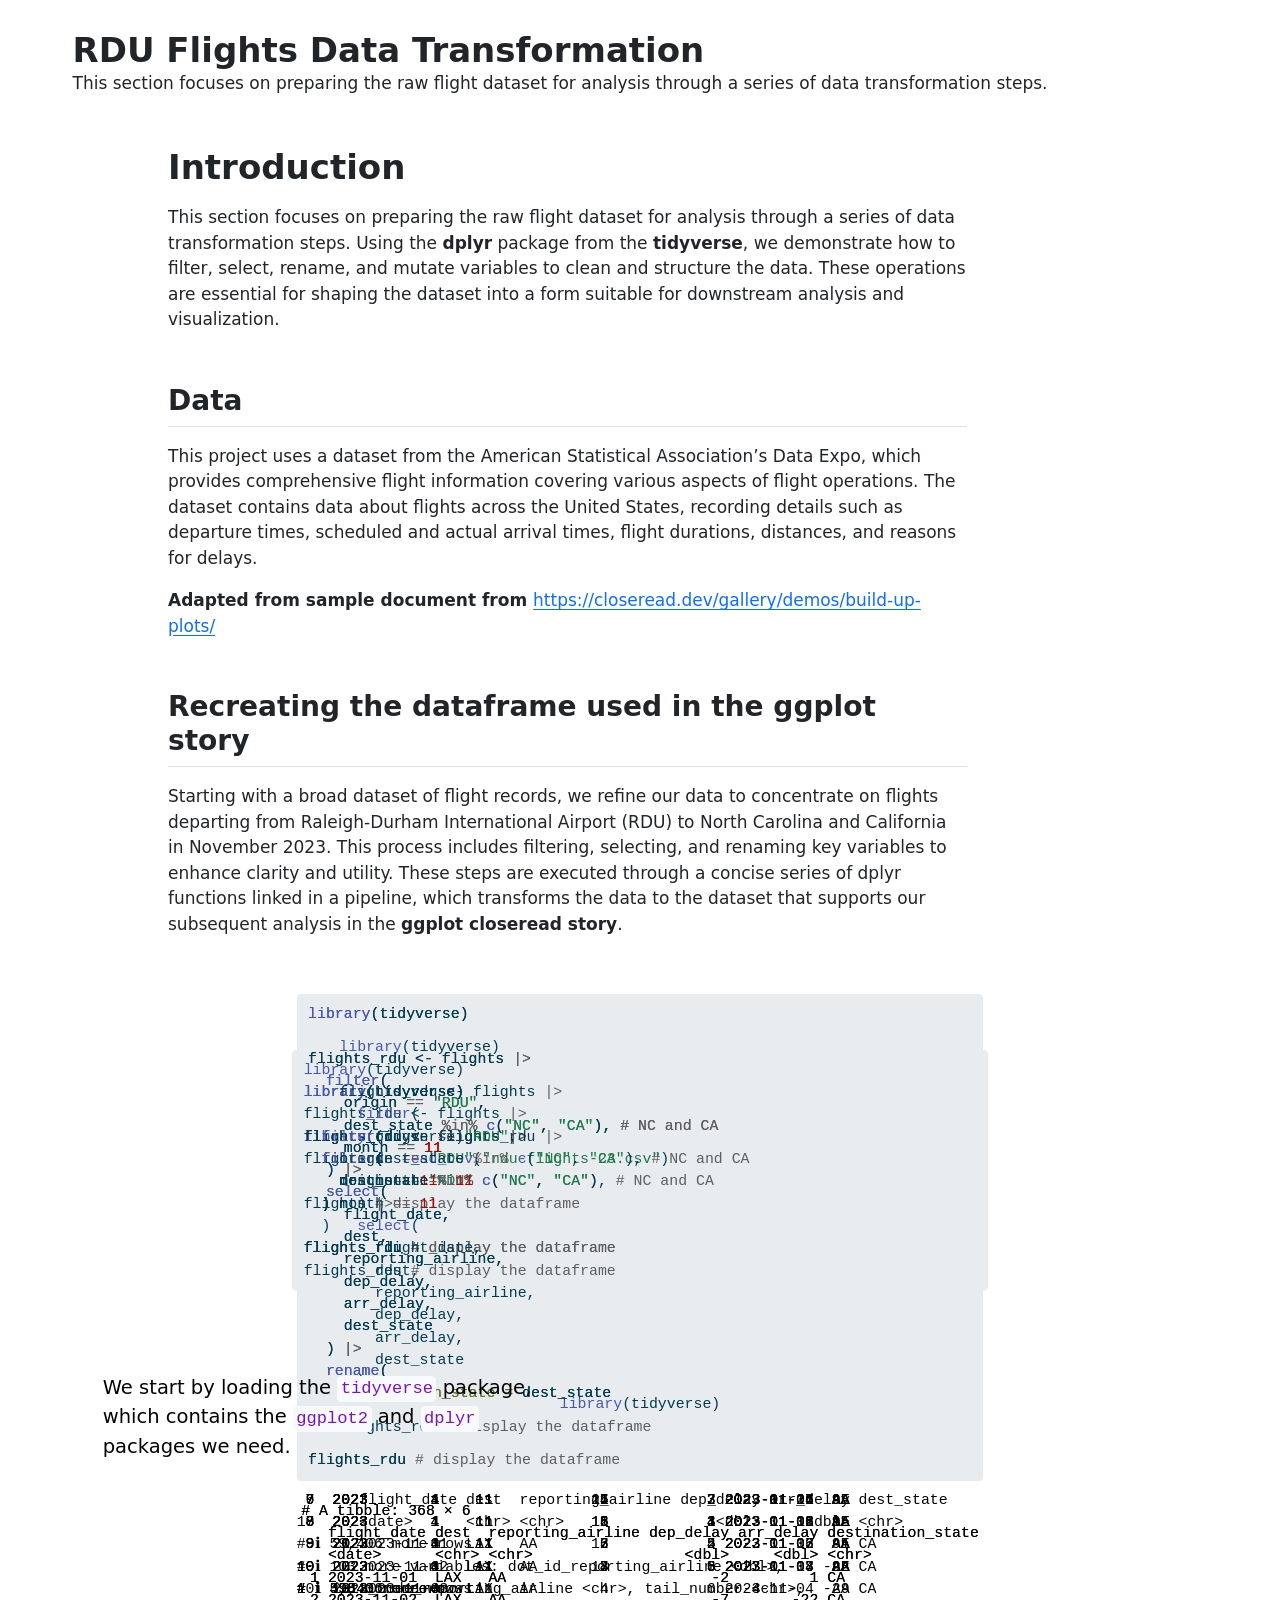
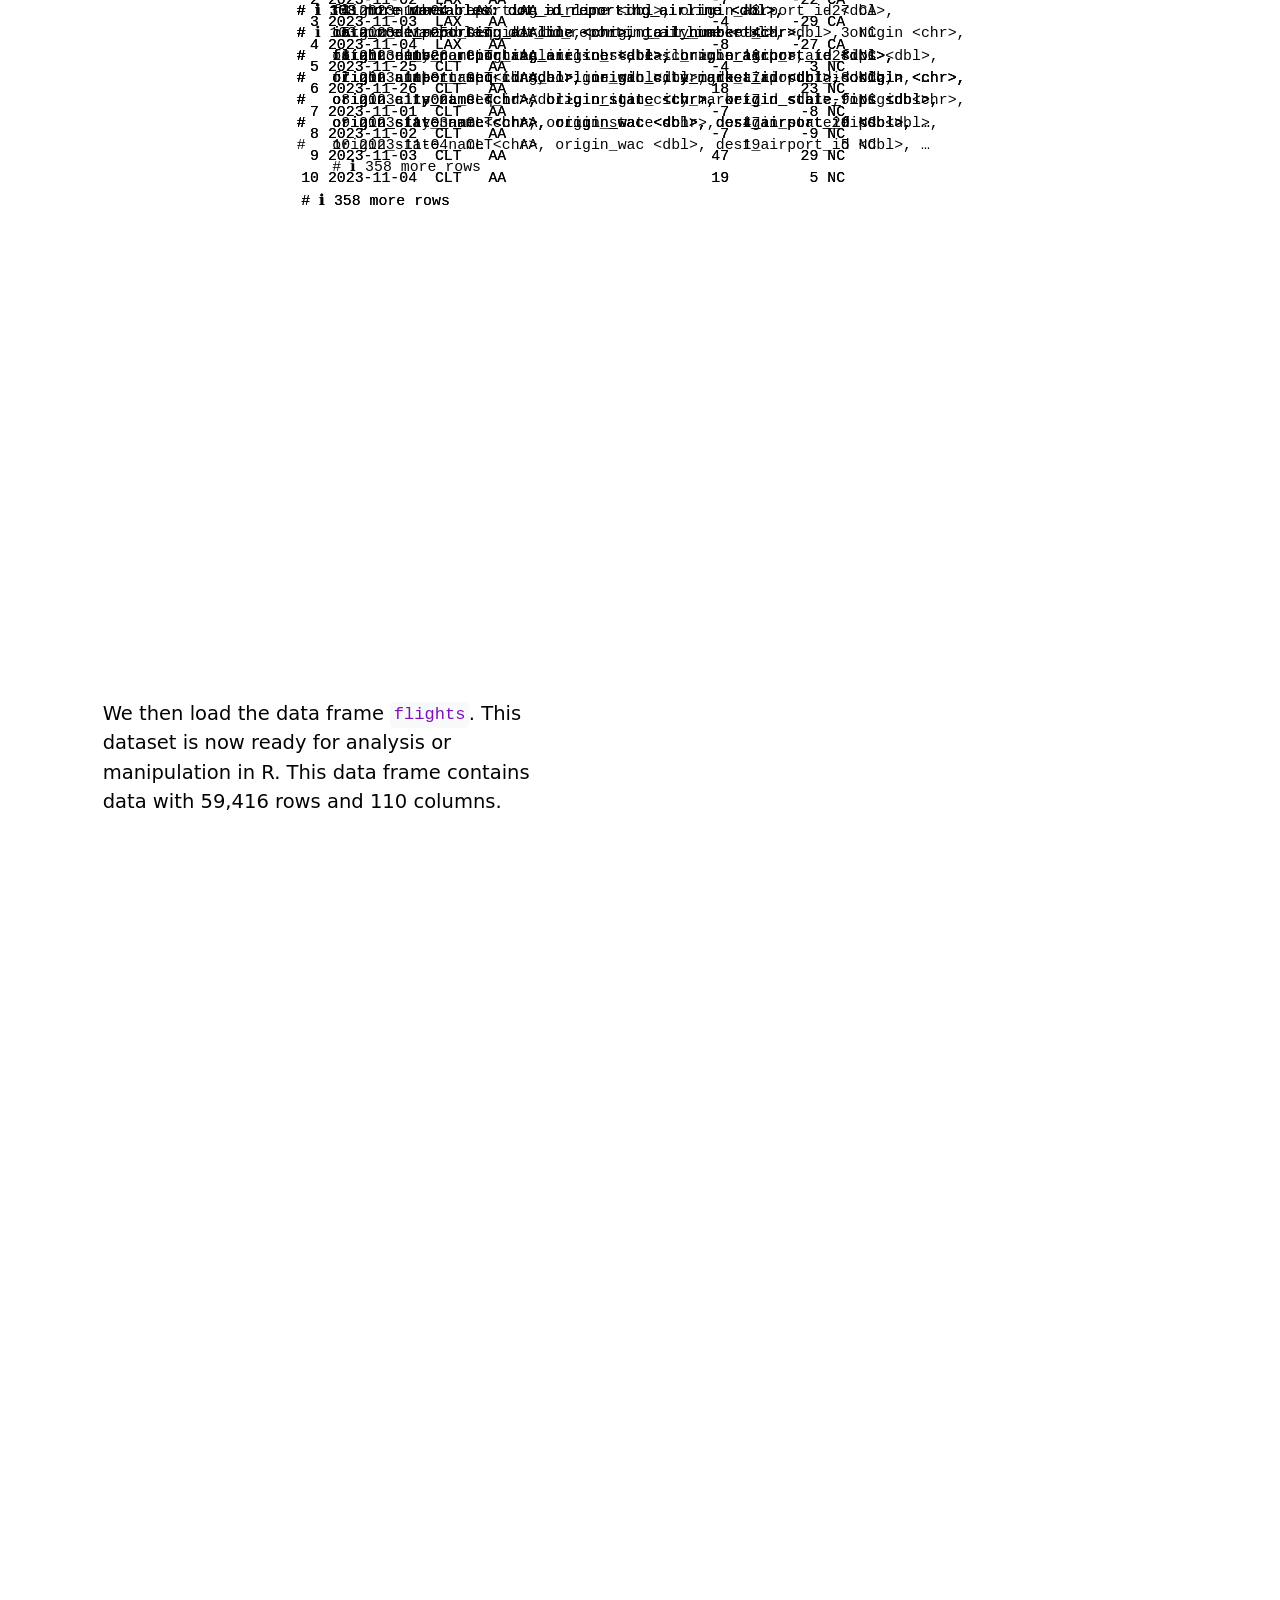
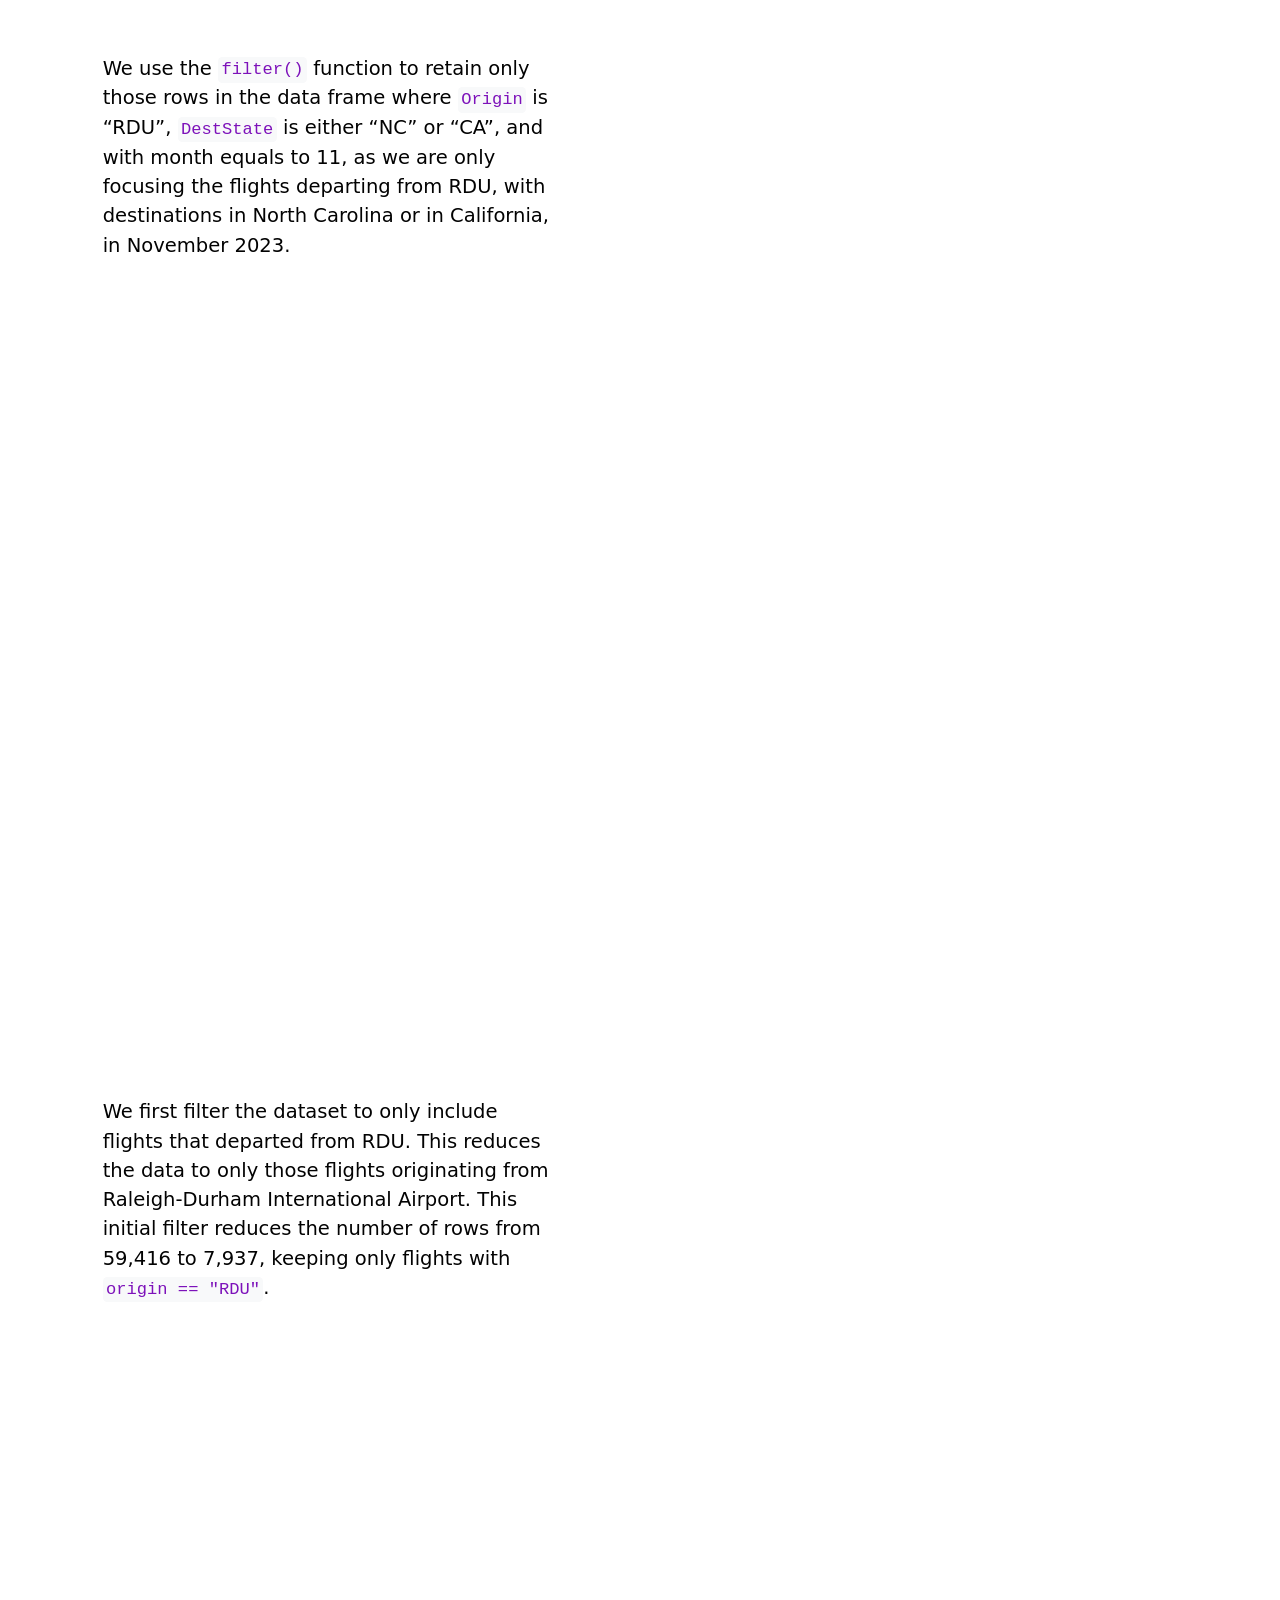
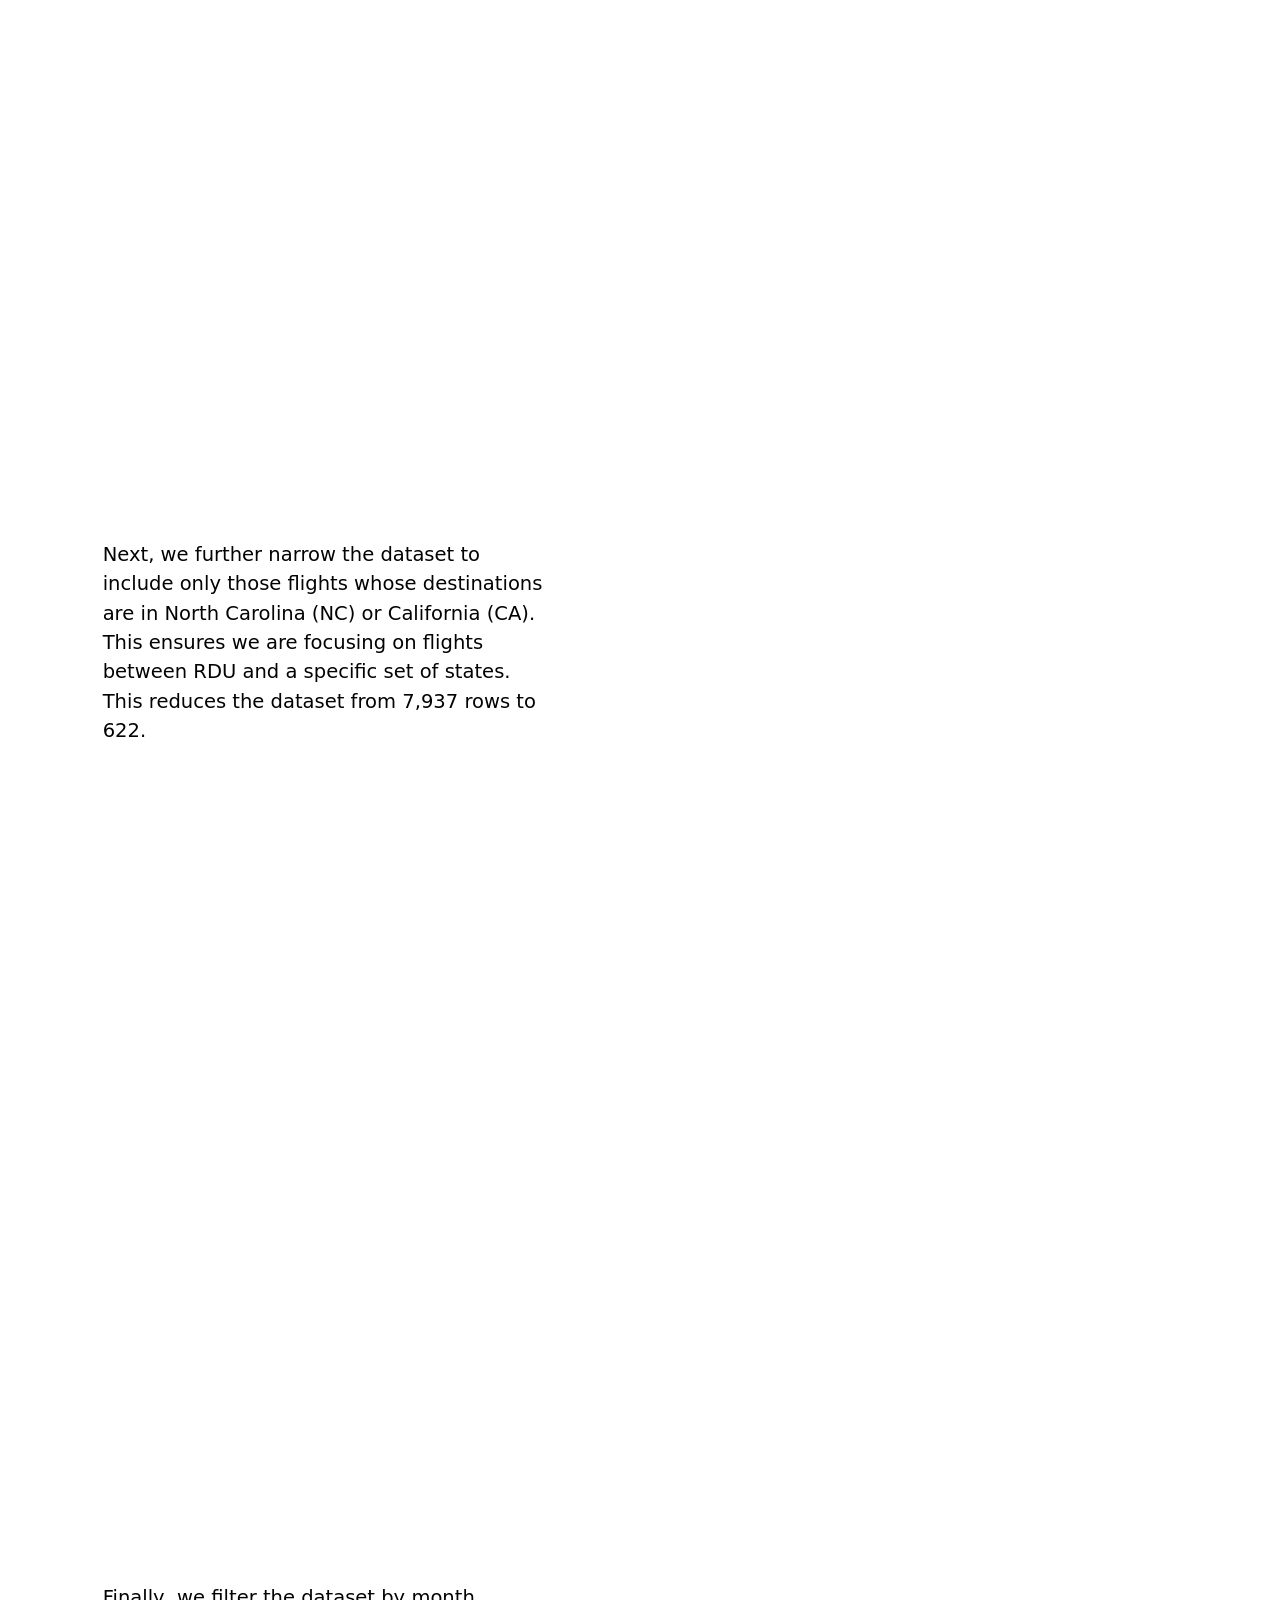
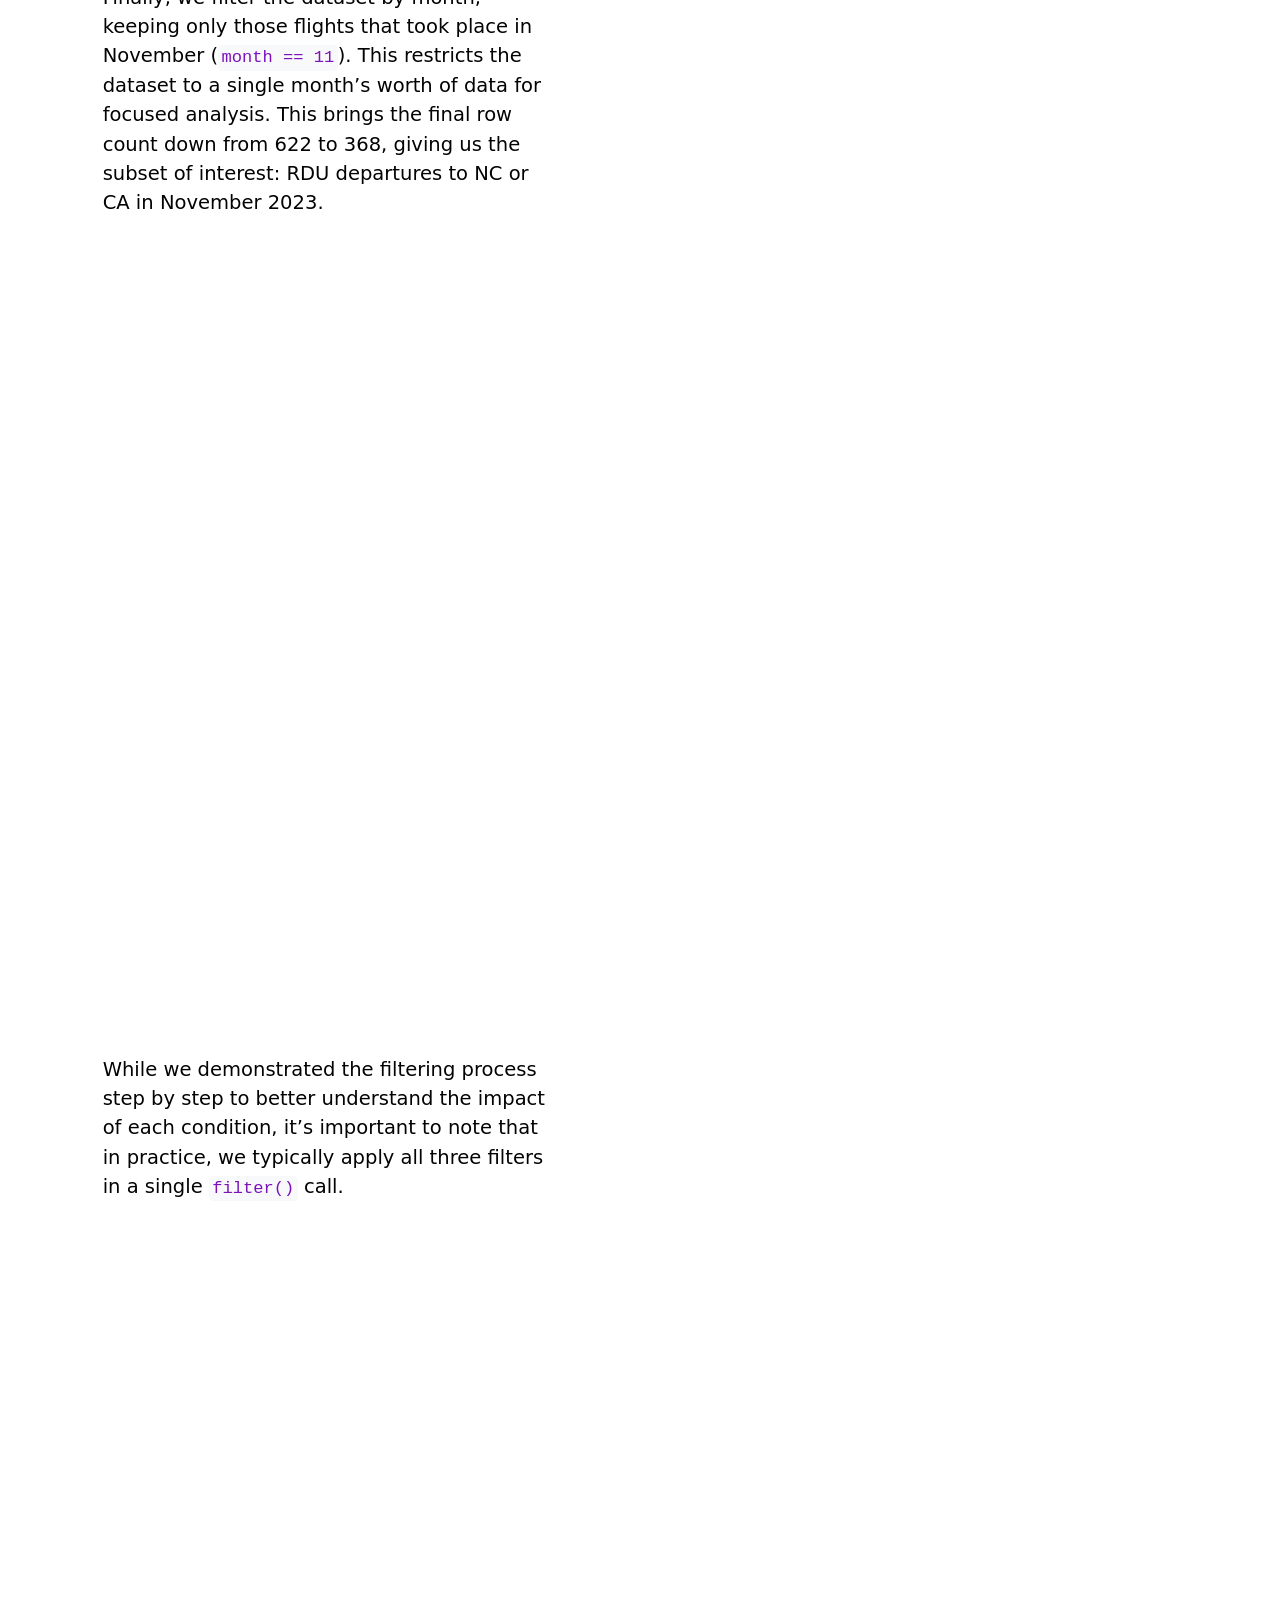
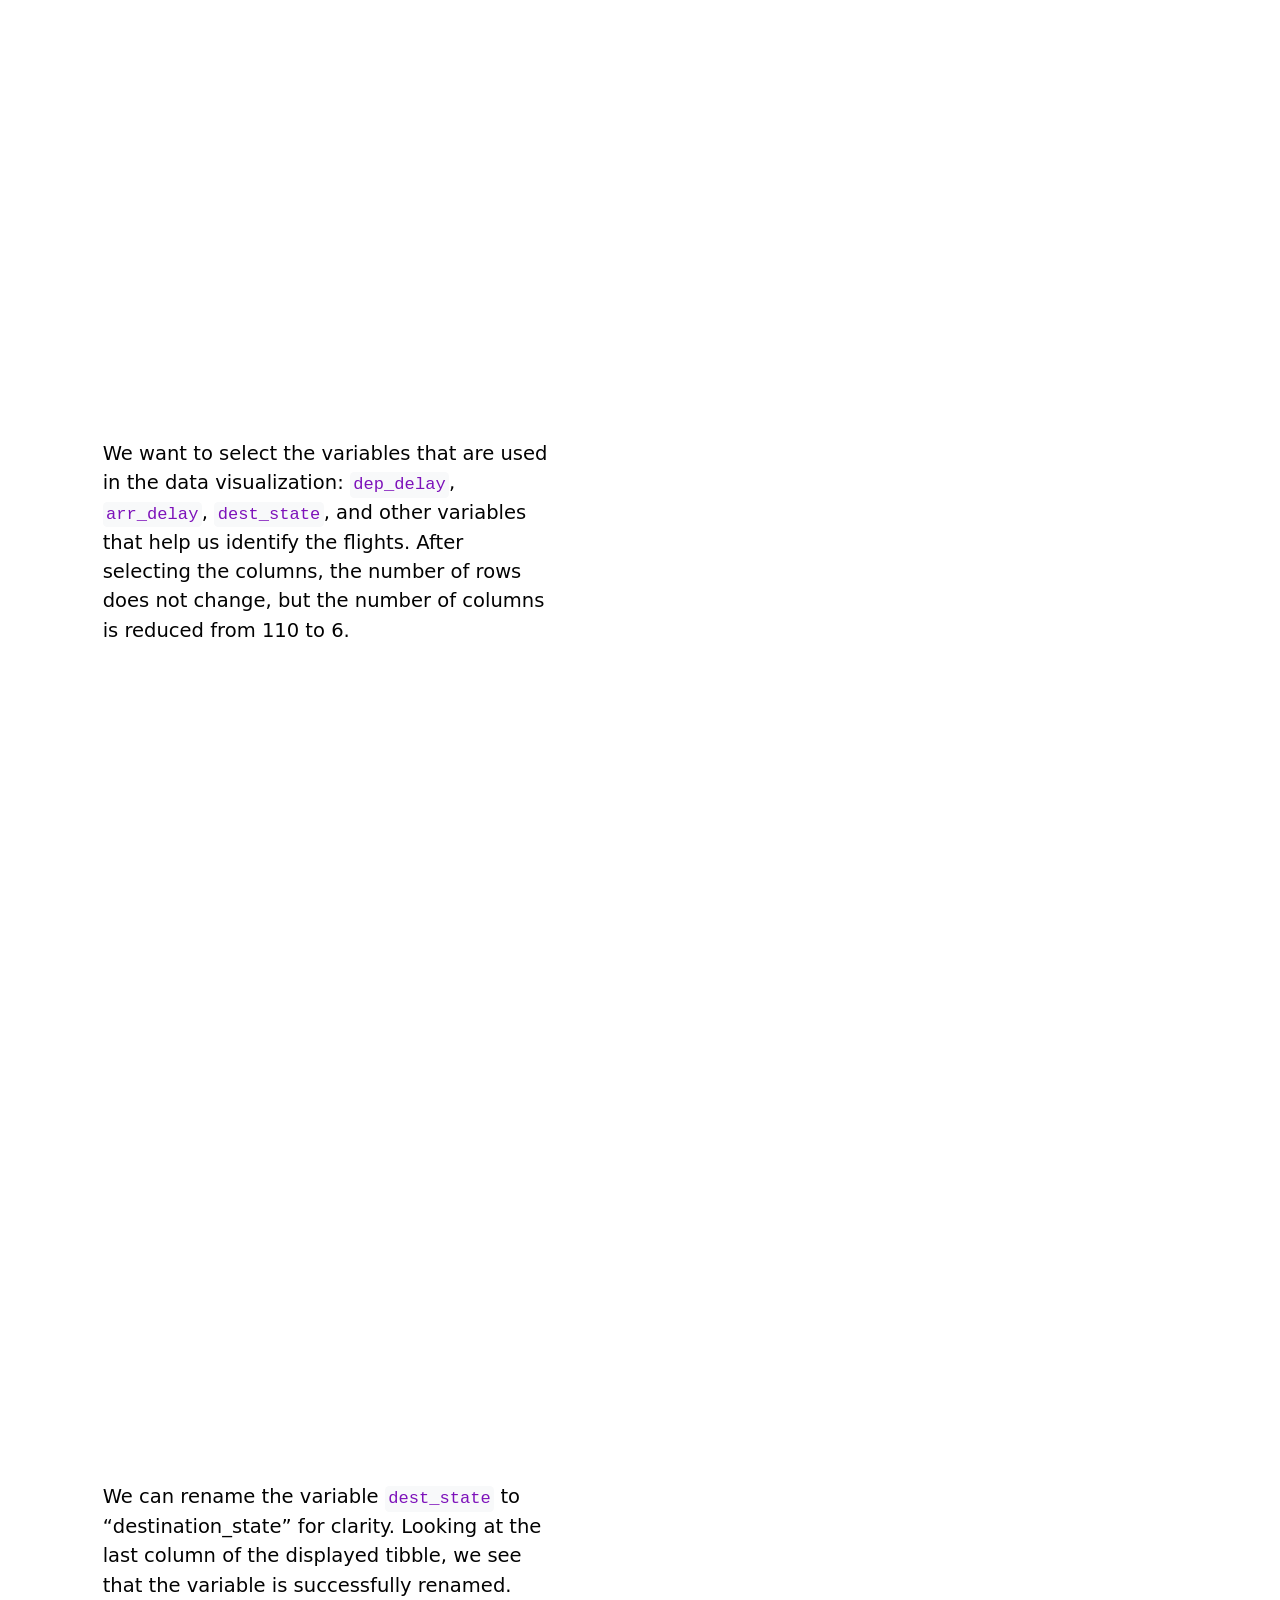
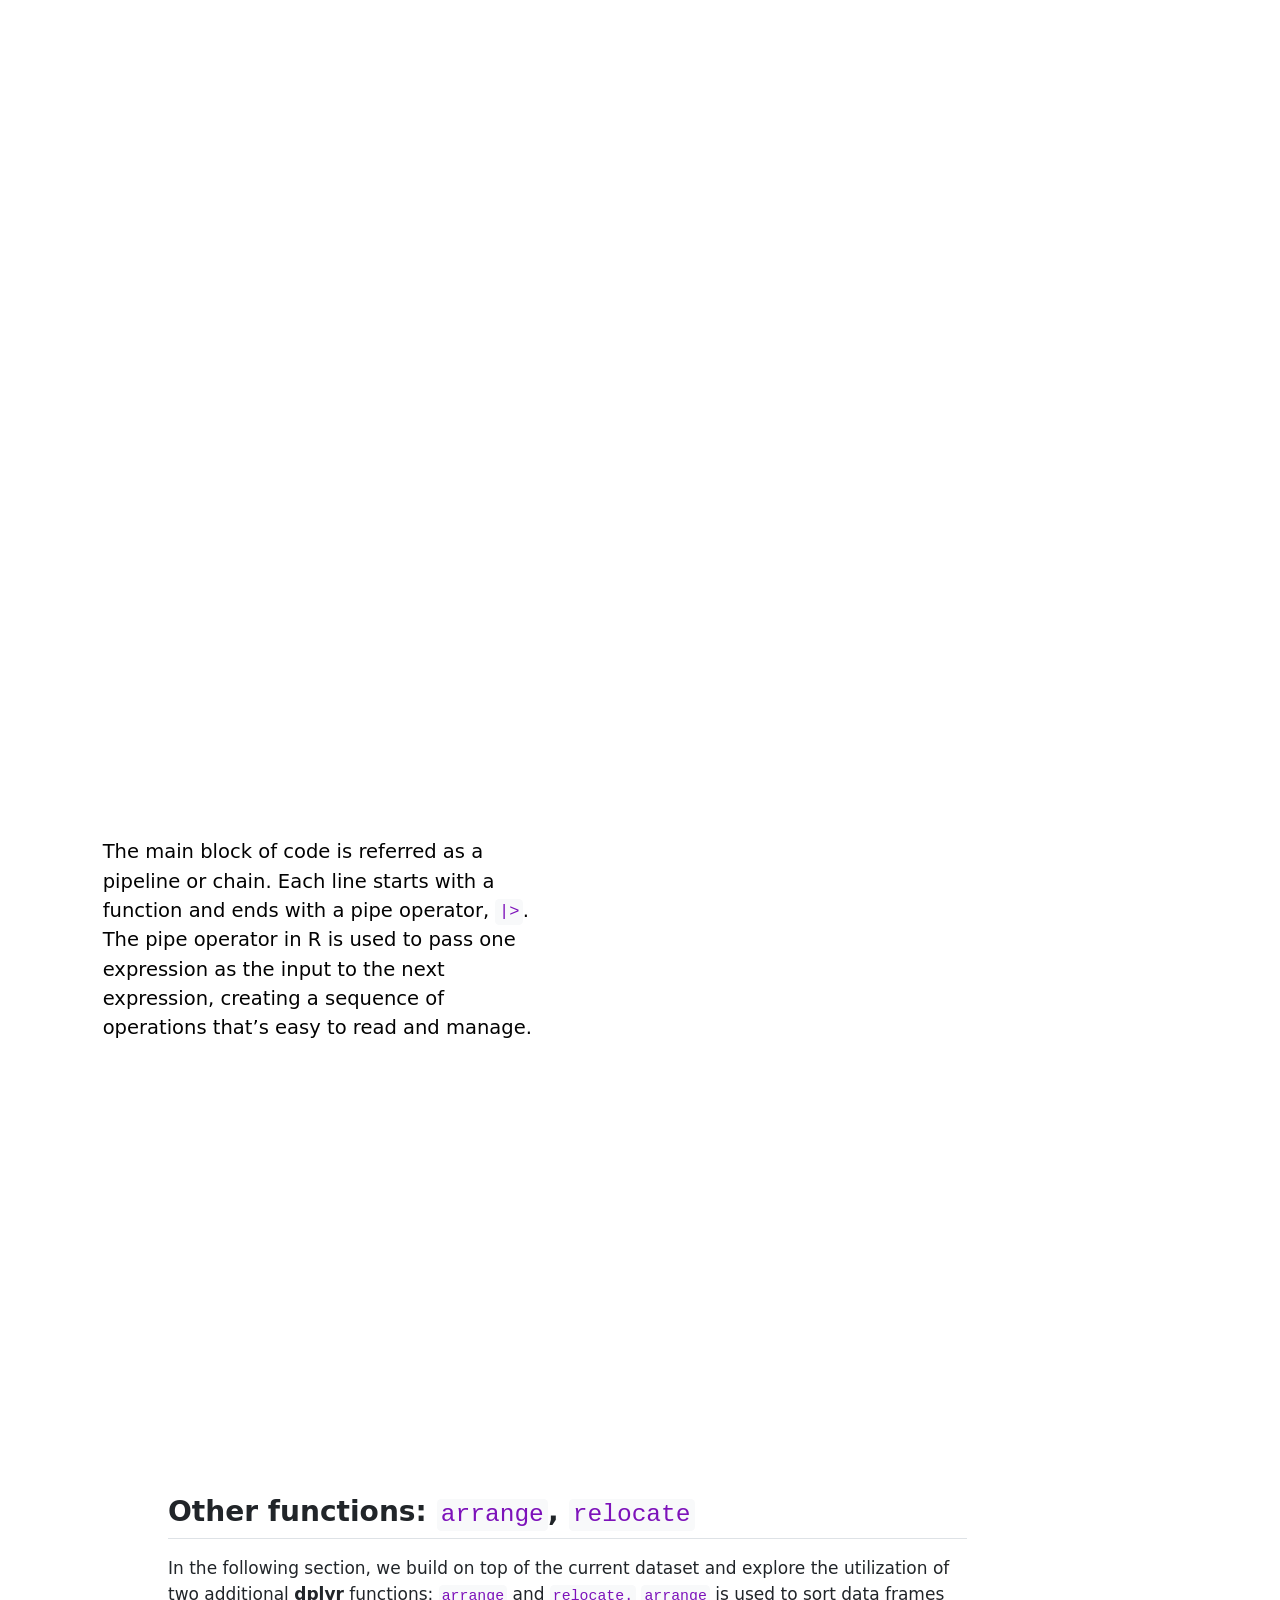
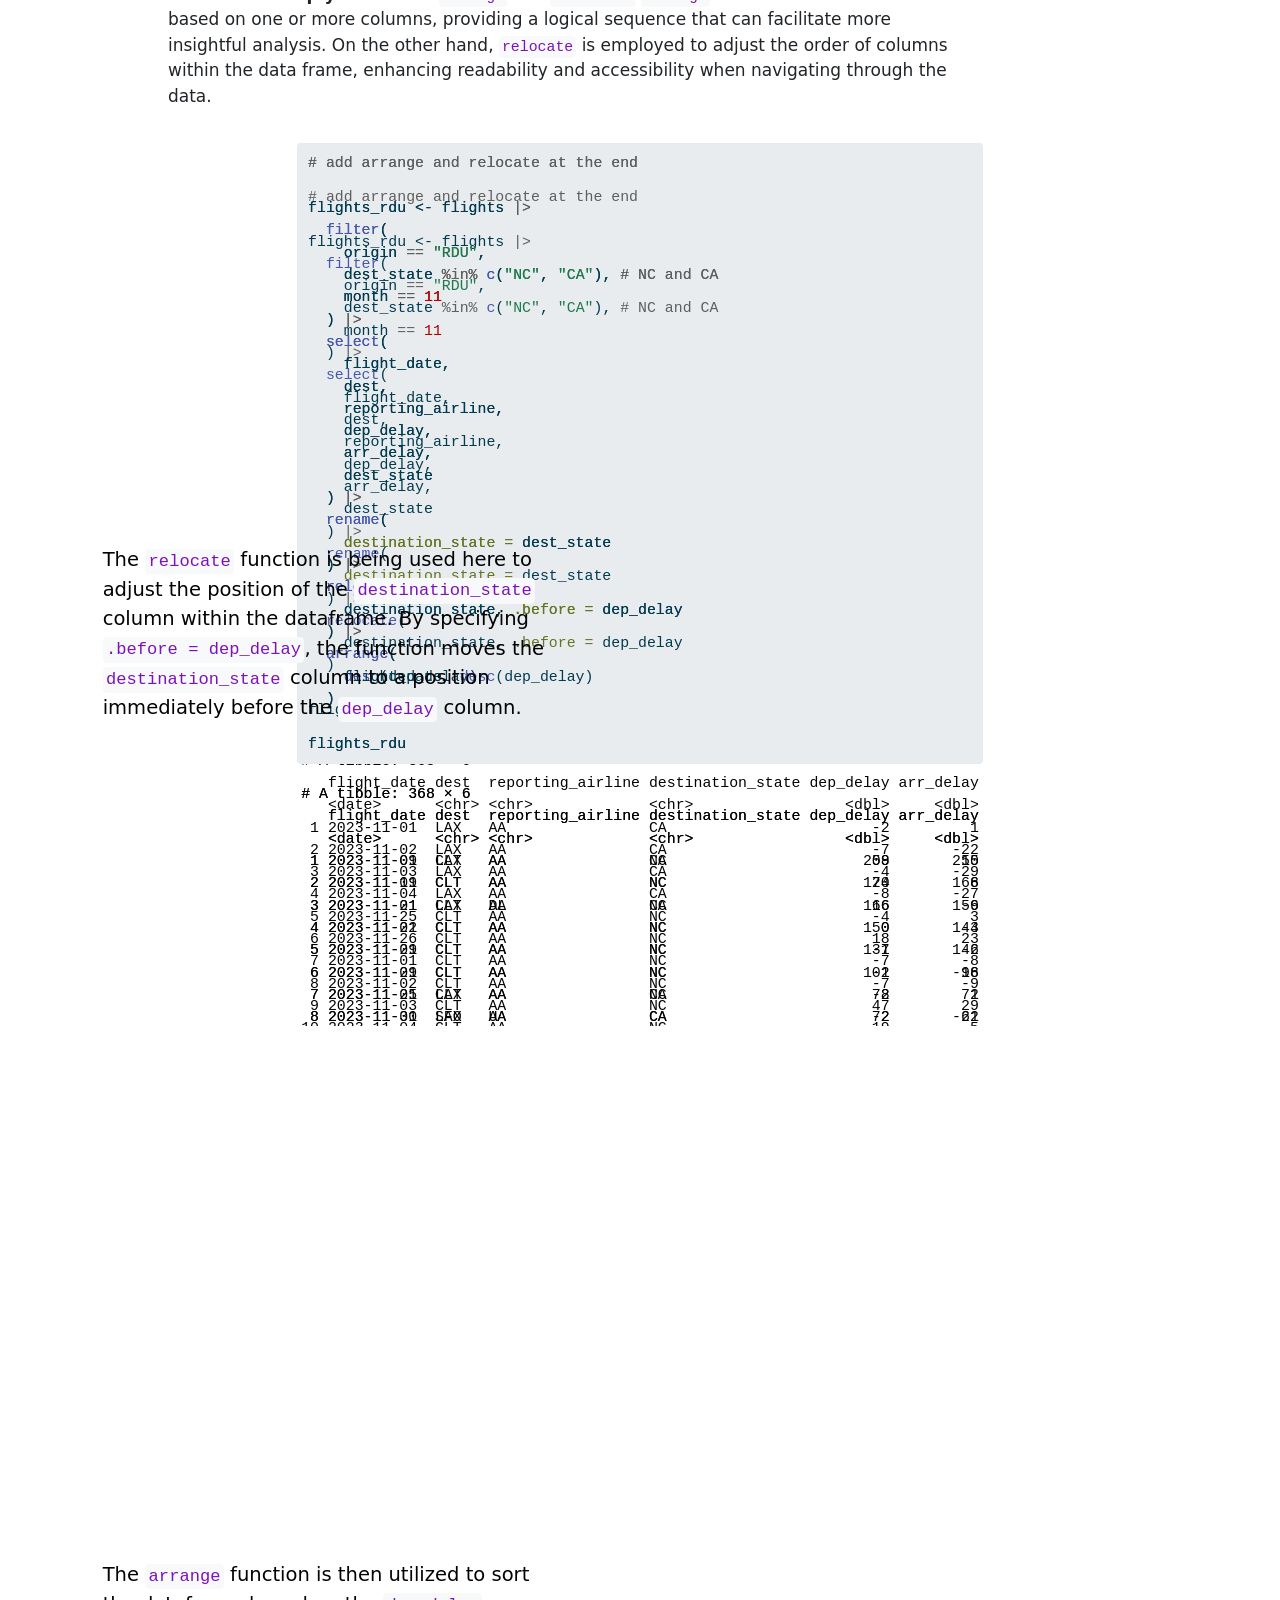
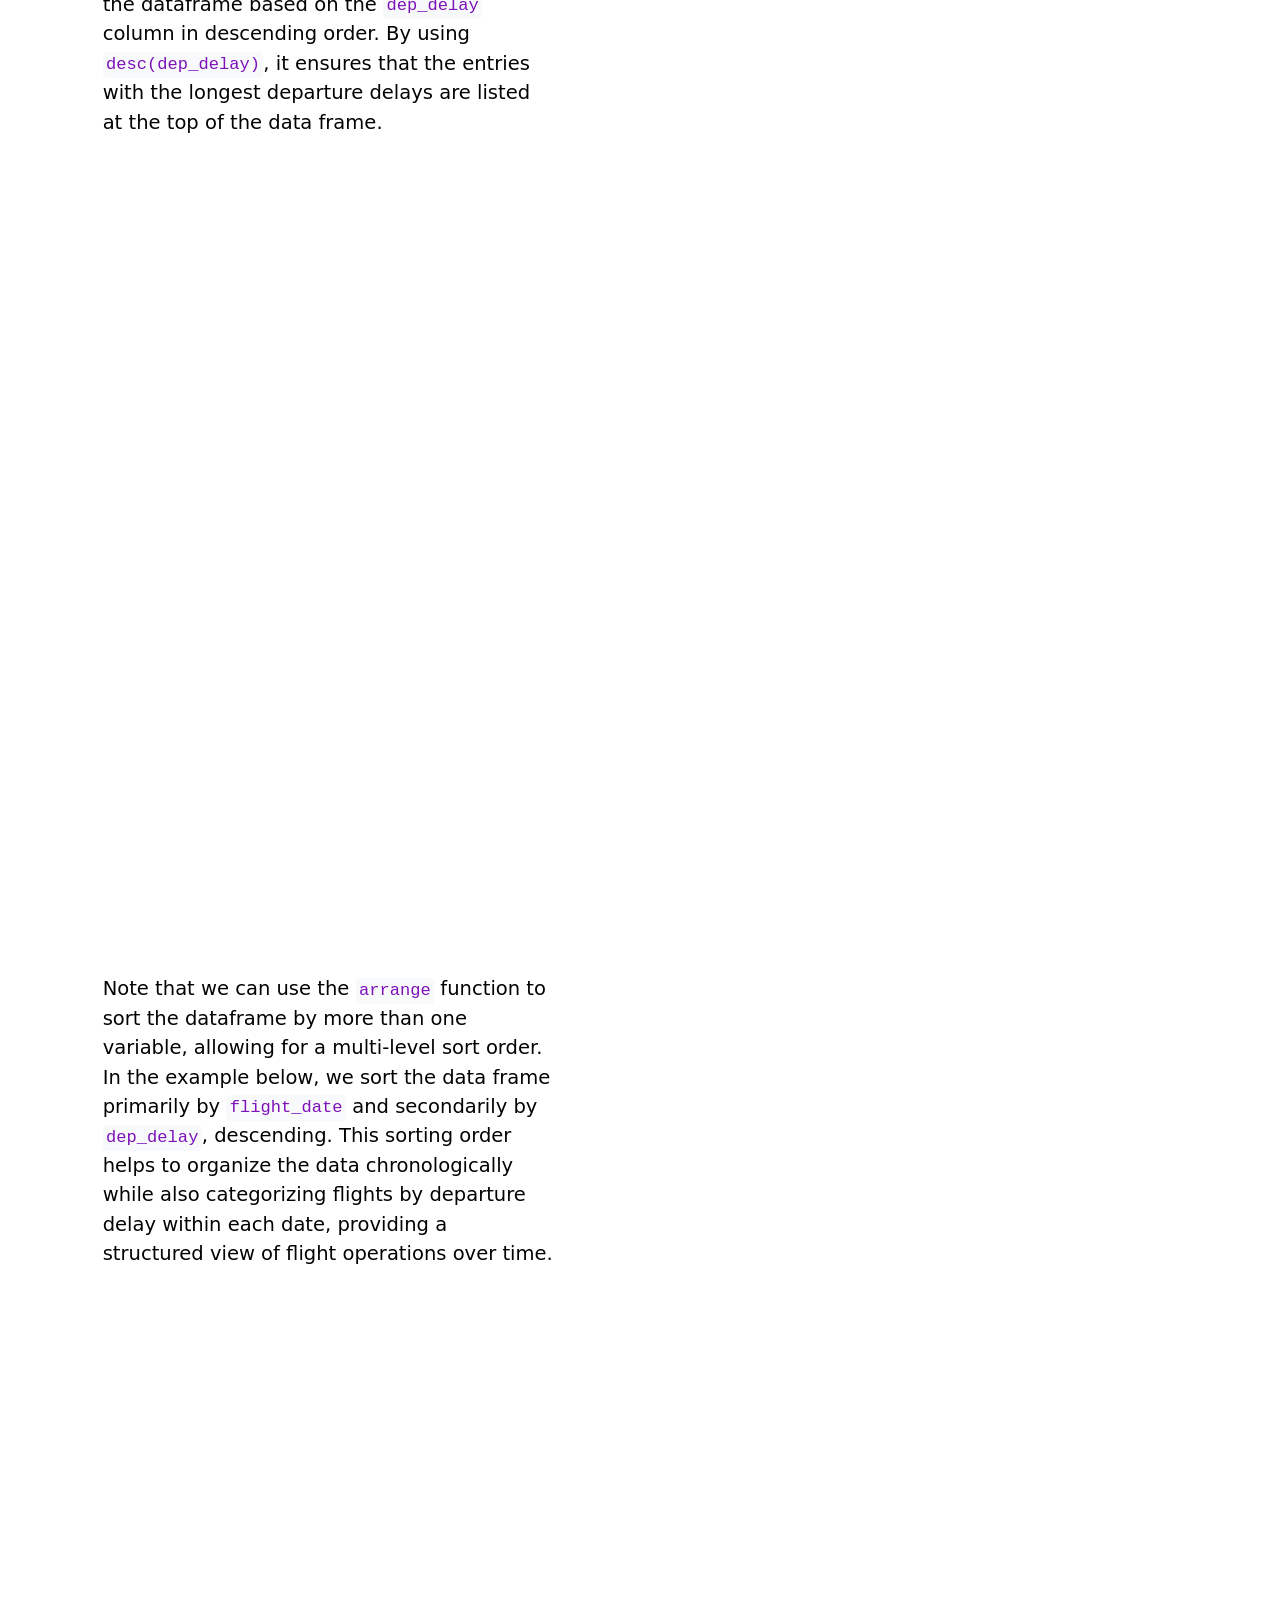
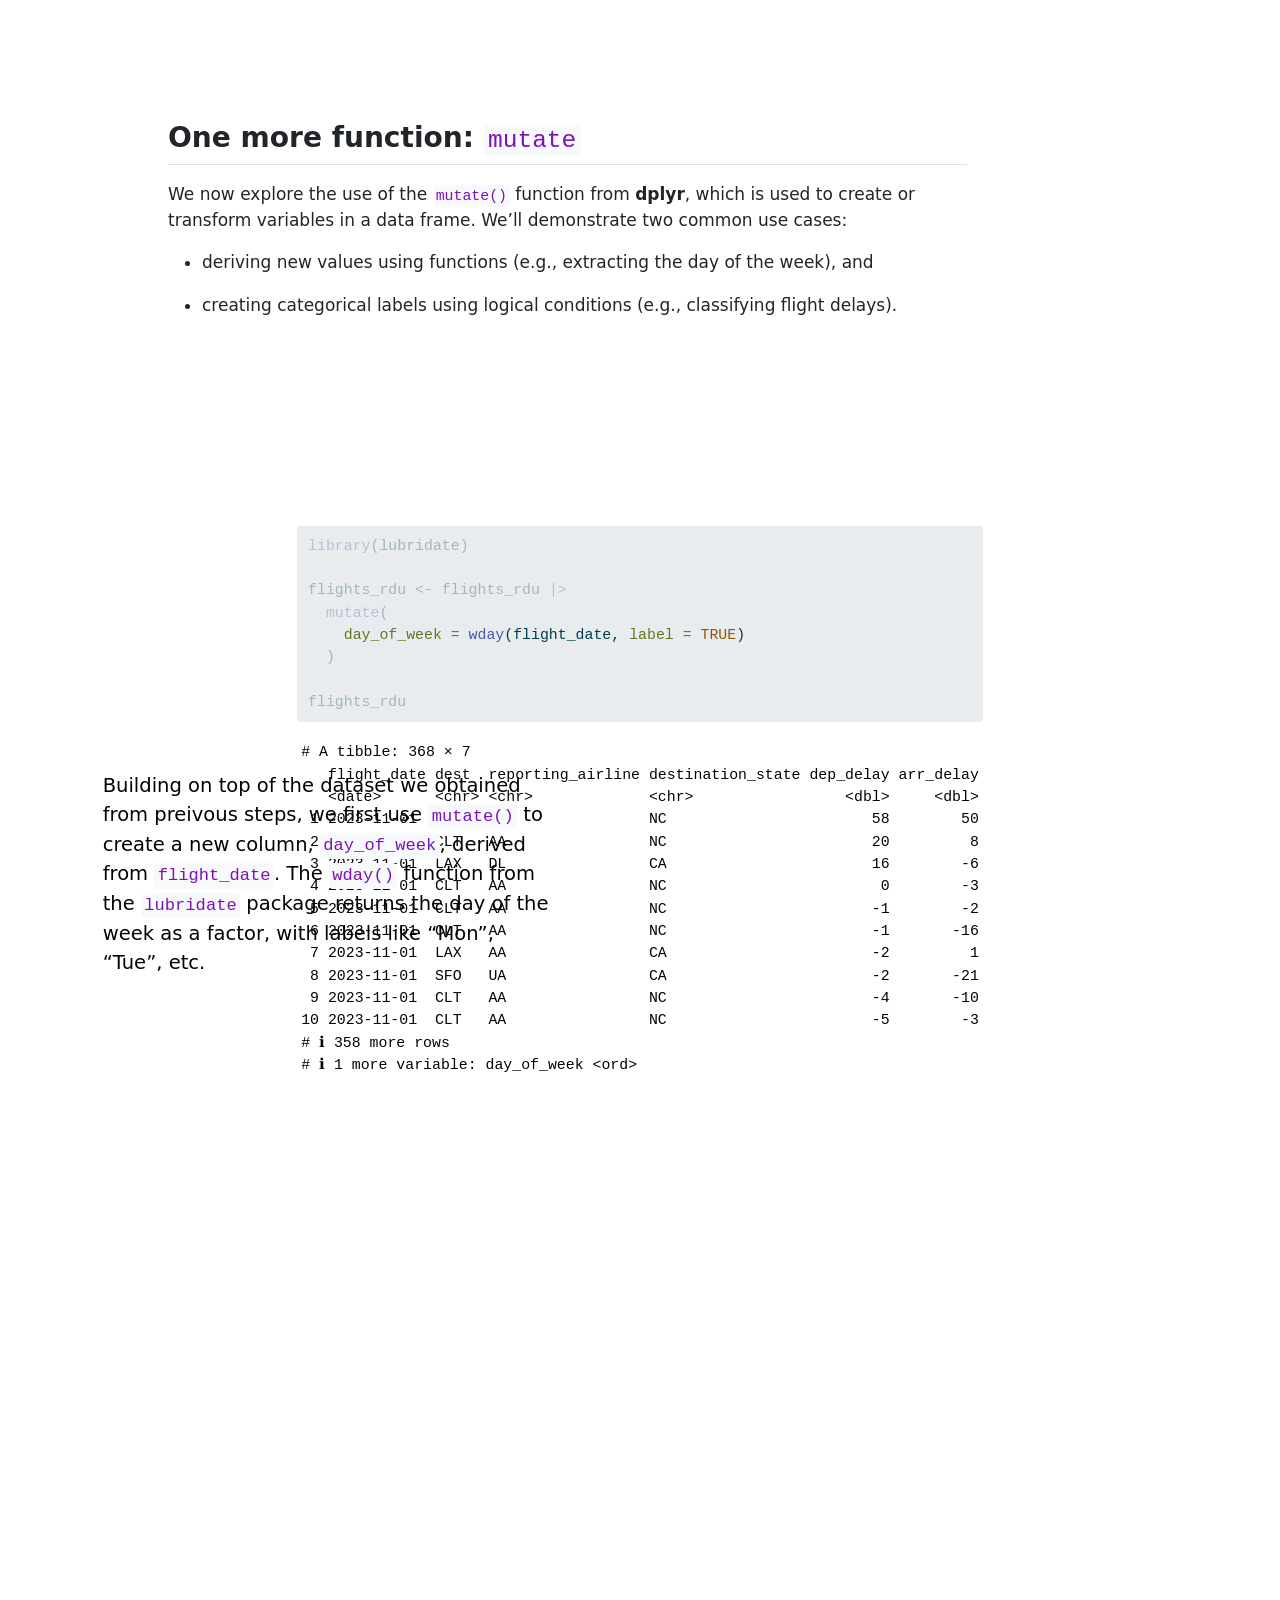
==== commit 4f4253f8: "Render" ====
--- a/docs/closereads/data-transformation-flights.html
+++ b/docs/closereads/data-transformation-flights.html
@@ -2,7 +2,7 @@
 <html xmlns="http://www.w3.org/1999/xhtml" lang="en" xml:lang="en"><head>
 
 <meta charset="utf-8">
-<meta name="generator" content="quarto-1.4.555">
+<meta name="generator" content="quarto-1.7.24">
 
 <meta name="viewport" content="width=device-width, initial-scale=1.0, user-scalable=yes">
 
@@ -22,8 +22,9 @@
   vertical-align: middle;
 }
 /* CSS for syntax highlighting */
+html { -webkit-text-size-adjust: 100%; }
 pre > code.sourceCode { white-space: pre; position: relative; }
-pre > code.sourceCode > span { line-height: 1.25; }
+pre > code.sourceCode > span { display: inline-block; line-height: 1.25; }
 pre > code.sourceCode > span:empty { height: 1.2em; }
 .sourceCode { overflow: visible; }
 code.sourceCode > span { color: inherit; text-decoration: inherit; }
@@ -64,15 +65,16 @@
 <script src="../site_libs/quarto-search/fuse.min.js"></script>
 <script src="../site_libs/quarto-search/quarto-search.js"></script>
 <meta name="quarto:offset" content="../">
-<script src="../site_libs/quarto-html/quarto.js"></script>
+<script src="../site_libs/quarto-html/quarto.js" type="module"></script>
+<script src="../site_libs/quarto-html/tabsets/tabsets.js" type="module"></script>
 <script src="../site_libs/quarto-html/popper.min.js"></script>
 <script src="../site_libs/quarto-html/tippy.umd.min.js"></script>
 <script src="../site_libs/quarto-html/anchor.min.js"></script>
 <link href="../site_libs/quarto-html/tippy.css" rel="stylesheet">
-<link href="../site_libs/quarto-html/quarto-syntax-highlighting.css" rel="stylesheet" id="quarto-text-highlighting-styles">
+<link href="../site_libs/quarto-html/quarto-syntax-highlighting-a37c72dd2dbac68997fcdc15a3622e78.css" rel="stylesheet" id="quarto-text-highlighting-styles">
 <script src="../site_libs/bootstrap/bootstrap.min.js"></script>
 <link href="../site_libs/bootstrap/bootstrap-icons.css" rel="stylesheet">
-<link href="../site_libs/bootstrap/bootstrap.min.css" rel="stylesheet" id="quarto-bootstrap" data-mode="light">
+<link href="../site_libs/bootstrap/bootstrap-a14e3238c51140e99ccc48519b6ed9ce.min.css" rel="stylesheet" append-hash="true" id="quarto-bootstrap" data-mode="light">
 <script src="../site_libs/quarto-contrib/intersection-observer-polyfill-1.0.0/intersection-observer.js"></script>
 <script src="../site_libs/quarto-contrib/scrollama-3.2.0/scrollama.min.js"></script>
 <script src="../site_libs/quarto-contrib/closeread-0.1.0/closeread.js"></script>
@@ -116,7 +118,7 @@
 <link rel="stylesheet" href="../site_libs/quarto-contrib/quarto-project/qmd-lab/closeread/closeread.css">
 </head>
 
-<body>
+<body class="quarto-light">
 
 <div id="quarto-search-results"></div>
 <!-- content -->
@@ -129,10 +131,10 @@
       <!-- user-provided yaml closeread style options -->
       <style>
         :root {
-          --cr-narrative-text-color-overlay: black;
+          --cr-narrative-background-color-overlay: transparent;
 --cr-section-background-color: transparent;
+--cr-narrative-text-color-overlay: black;
 --cr-narrative-background-color-sidebar: transparent;
---cr-narrative-background-color-overlay: transparent;
         }
       </style>
     
@@ -868,228 +870,242 @@
 
 </main> <!-- /main -->
 <script id="quarto-html-after-body" type="application/javascript">
-window.document.addEventListener("DOMContentLoaded", function (event) {
-  const toggleBodyColorMode = (bsSheetEl) => {
-    const mode = bsSheetEl.getAttribute("data-mode");
-    const bodyEl = window.document.querySelector("body");
-    if (mode === "dark") {
-      bodyEl.classList.add("quarto-dark");
-      bodyEl.classList.remove("quarto-light");
-    } else {
-      bodyEl.classList.add("quarto-light");
-      bodyEl.classList.remove("quarto-dark");
+  window.document.addEventListener("DOMContentLoaded", function (event) {
+    const icon = "";
+    const anchorJS = new window.AnchorJS();
+    anchorJS.options = {
+      placement: 'right',
+      icon: icon
+    };
+    anchorJS.add('.anchored');
+    const isCodeAnnotation = (el) => {
+      for (const clz of el.classList) {
+        if (clz.startsWith('code-annotation-')) {                     
+          return true;
+        }
+      }
+      return false;
     }
-  }
-  const toggleBodyColorPrimary = () => {
-    const bsSheetEl = window.document.querySelector("link#quarto-bootstrap");
-    if (bsSheetEl) {
-      toggleBodyColorMode(bsSheetEl);
+    const onCopySuccess = function(e) {
+      // button target
+      const button = e.trigger;
+      // don't keep focus
+      button.blur();
+      // flash "checked"
+      button.classList.add('code-copy-button-checked');
+      var currentTitle = button.getAttribute("title");
+      button.setAttribute("title", "Copied!");
+      let tooltip;
+      if (window.bootstrap) {
+        button.setAttribute("data-bs-toggle", "tooltip");
+        button.setAttribute("data-bs-placement", "left");
+        button.setAttribute("data-bs-title", "Copied!");
+        tooltip = new bootstrap.Tooltip(button, 
+          { trigger: "manual", 
+            customClass: "code-copy-button-tooltip",
+            offset: [0, -8]});
+        tooltip.show();    
+      }
+      setTimeout(function() {
+        if (tooltip) {
+          tooltip.hide();
+          button.removeAttribute("data-bs-title");
+          button.removeAttribute("data-bs-toggle");
+          button.removeAttribute("data-bs-placement");
+        }
+        button.setAttribute("title", currentTitle);
+        button.classList.remove('code-copy-button-checked');
+      }, 1000);
+      // clear code selection
+      e.clearSelection();
     }
-  }
-  toggleBodyColorPrimary();  
-  const icon = "";
-  const anchorJS = new window.AnchorJS();
-  anchorJS.options = {
-    placement: 'right',
-    icon: icon
-  };
-  anchorJS.add('.anchored');
-  const isCodeAnnotation = (el) => {
-    for (const clz of el.classList) {
-      if (clz.startsWith('code-annotation-')) {                     
-        return true;
+    const getTextToCopy = function(trigger) {
+        const codeEl = trigger.previousElementSibling.cloneNode(true);
+        for (const childEl of codeEl.children) {
+          if (isCodeAnnotation(childEl)) {
+            childEl.remove();
+          }
+        }
+        return codeEl.innerText;
+    }
+    const clipboard = new window.ClipboardJS('.code-copy-button:not([data-in-quarto-modal])', {
+      text: getTextToCopy
+    });
+    clipboard.on('success', onCopySuccess);
+    if (window.document.getElementById('quarto-embedded-source-code-modal')) {
+      const clipboardModal = new window.ClipboardJS('.code-copy-button[data-in-quarto-modal]', {
+        text: getTextToCopy,
+        container: window.document.getElementById('quarto-embedded-source-code-modal')
+      });
+      clipboardModal.on('success', onCopySuccess);
+    }
+      var localhostRegex = new RegExp(/^(?:http|https):\/\/localhost\:?[0-9]*\//);
+      var mailtoRegex = new RegExp(/^mailto:/);
+        var filterRegex = new RegExp('/' + window.location.host + '/');
+      var isInternal = (href) => {
+          return filterRegex.test(href) || localhostRegex.test(href) || mailtoRegex.test(href);
+      }
+      // Inspect non-navigation links and adorn them if external
+     var links = window.document.querySelectorAll('a[href]:not(.nav-link):not(.navbar-brand):not(.toc-action):not(.sidebar-link):not(.sidebar-item-toggle):not(.pagination-link):not(.no-external):not([aria-hidden]):not(.dropdown-item):not(.quarto-navigation-tool):not(.about-link)');
+      for (var i=0; i<links.length; i++) {
+        const link = links[i];
+        if (!isInternal(link.href)) {
+          // undo the damage that might have been done by quarto-nav.js in the case of
+          // links that we want to consider external
+          if (link.dataset.originalHref !== undefined) {
+            link.href = link.dataset.originalHref;
+          }
+        }
+      }
+    function tippyHover(el, contentFn, onTriggerFn, onUntriggerFn) {
+      const config = {
+        allowHTML: true,
+        maxWidth: 500,
+        delay: 100,
+        arrow: false,
+        appendTo: function(el) {
+            return el.parentElement;
+        },
+        interactive: true,
+        interactiveBorder: 10,
+        theme: 'quarto',
+        placement: 'bottom-start',
+      };
+      if (contentFn) {
+        config.content = contentFn;
+      }
+      if (onTriggerFn) {
+        config.onTrigger = onTriggerFn;
+      }
+      if (onUntriggerFn) {
+        config.onUntrigger = onUntriggerFn;
+      }
+      window.tippy(el, config); 
+    }
+    const noterefs = window.document.querySelectorAll('a[role="doc-noteref"]');
+    for (var i=0; i<noterefs.length; i++) {
+      const ref = noterefs[i];
+      tippyHover(ref, function() {
+        // use id or data attribute instead here
+        let href = ref.getAttribute('data-footnote-href') || ref.getAttribute('href');
+        try { href = new URL(href).hash; } catch {}
+        const id = href.replace(/^#\/?/, "");
+        const note = window.document.getElementById(id);
+        if (note) {
+          return note.innerHTML;
+        } else {
+          return "";
+        }
+      });
+    }
+    const xrefs = window.document.querySelectorAll('a.quarto-xref');
+    const processXRef = (id, note) => {
+      // Strip column container classes
+      const stripColumnClz = (el) => {
+        el.classList.remove("page-full", "page-columns");
+        if (el.children) {
+          for (const child of el.children) {
+            stripColumnClz(child);
+          }
+        }
+      }
+      stripColumnClz(note)
+      if (id === null || id.startsWith('sec-')) {
+        // Special case sections, only their first couple elements
+        const container = document.createElement("div");
+        if (note.children && note.children.length > 2) {
+          container.appendChild(note.children[0].cloneNode(true));
+          for (let i = 1; i < note.children.length; i++) {
+            const child = note.children[i];
+            if (child.tagName === "P" && child.innerText === "") {
+              continue;
+            } else {
+              container.appendChild(child.cloneNode(true));
+              break;
+            }
+          }
+          if (window.Quarto?.typesetMath) {
+            window.Quarto.typesetMath(container);
+          }
+          return container.innerHTML
+        } else {
+          if (window.Quarto?.typesetMath) {
+            window.Quarto.typesetMath(note);
+          }
+          return note.innerHTML;
+        }
+      } else {
+        // Remove any anchor links if they are present
+        const anchorLink = note.querySelector('a.anchorjs-link');
+        if (anchorLink) {
+          anchorLink.remove();
+        }
+        if (window.Quarto?.typesetMath) {
+          window.Quarto.typesetMath(note);
+        }
+        if (note.classList.contains("callout")) {
+          return note.outerHTML;
+        } else {
+          return note.innerHTML;
+        }
       }
     }
-    return false;
-  }
-  const clipboard = new window.ClipboardJS('.code-copy-button', {
-    text: function(trigger) {
-      const codeEl = trigger.previousElementSibling.cloneNode(true);
-      for (const childEl of codeEl.children) {
-        if (isCodeAnnotation(childEl)) {
-          childEl.remove();
-        }
-      }
-      return codeEl.innerText;
-    }
-  });
-  clipboard.on('success', function(e) {
-    // button target
-    const button = e.trigger;
-    // don't keep focus
-    button.blur();
-    // flash "checked"
-    button.classList.add('code-copy-button-checked');
-    var currentTitle = button.getAttribute("title");
-    button.setAttribute("title", "Copied!");
-    let tooltip;
-    if (window.bootstrap) {
-      button.setAttribute("data-bs-toggle", "tooltip");
-      button.setAttribute("data-bs-placement", "left");
-      button.setAttribute("data-bs-title", "Copied!");
-      tooltip = new bootstrap.Tooltip(button, 
-        { trigger: "manual", 
-          customClass: "code-copy-button-tooltip",
-          offset: [0, -8]});
-      tooltip.show();    
-    }
-    setTimeout(function() {
-      if (tooltip) {
-        tooltip.hide();
-        button.removeAttribute("data-bs-title");
-        button.removeAttribute("data-bs-toggle");
-        button.removeAttribute("data-bs-placement");
-      }
-      button.setAttribute("title", currentTitle);
-      button.classList.remove('code-copy-button-checked');
-    }, 1000);
-    // clear code selection
-    e.clearSelection();
-  });
-    var localhostRegex = new RegExp(/^(?:http|https):\/\/localhost\:?[0-9]*\//);
-    var mailtoRegex = new RegExp(/^mailto:/);
-      var filterRegex = new RegExp('/' + window.location.host + '/');
-    var isInternal = (href) => {
-        return filterRegex.test(href) || localhostRegex.test(href) || mailtoRegex.test(href);
-    }
-    // Inspect non-navigation links and adorn them if external
- 	var links = window.document.querySelectorAll('a[href]:not(.nav-link):not(.navbar-brand):not(.toc-action):not(.sidebar-link):not(.sidebar-item-toggle):not(.pagination-link):not(.no-external):not([aria-hidden]):not(.dropdown-item):not(.quarto-navigation-tool)');
-    for (var i=0; i<links.length; i++) {
-      const link = links[i];
-      if (!isInternal(link.href)) {
-        // undo the damage that might have been done by quarto-nav.js in the case of
-        // links that we want to consider external
-        if (link.dataset.originalHref !== undefined) {
-          link.href = link.dataset.originalHref;
-        }
-      }
-    }
-  function tippyHover(el, contentFn, onTriggerFn, onUntriggerFn) {
-    const config = {
-      allowHTML: true,
-      maxWidth: 500,
-      delay: 100,
-      arrow: false,
-      appendTo: function(el) {
-          return el.parentElement;
-      },
-      interactive: true,
-      interactiveBorder: 10,
-      theme: 'quarto',
-      placement: 'bottom-start',
-    };
-    if (contentFn) {
-      config.content = contentFn;
-    }
-    if (onTriggerFn) {
-      config.onTrigger = onTriggerFn;
-    }
-    if (onUntriggerFn) {
-      config.onUntrigger = onUntriggerFn;
-    }
-    window.tippy(el, config); 
-  }
-  const noterefs = window.document.querySelectorAll('a[role="doc-noteref"]');
-  for (var i=0; i<noterefs.length; i++) {
-    const ref = noterefs[i];
-    tippyHover(ref, function() {
-      // use id or data attribute instead here
-      let href = ref.getAttribute('data-footnote-href') || ref.getAttribute('href');
-      try { href = new URL(href).hash; } catch {}
-      const id = href.replace(/^#\/?/, "");
-      const note = window.document.getElementById(id);
-      if (note) {
-        return note.innerHTML;
-      } else {
-        return "";
-      }
-    });
-  }
-  const xrefs = window.document.querySelectorAll('a.quarto-xref');
-  const processXRef = (id, note) => {
-    // Strip column container classes
-    const stripColumnClz = (el) => {
-      el.classList.remove("page-full", "page-columns");
-      if (el.children) {
-        for (const child of el.children) {
-          stripColumnClz(child);
-        }
-      }
-    }
-    stripColumnClz(note)
-    if (id === null || id.startsWith('sec-')) {
-      // Special case sections, only their first couple elements
-      const container = document.createElement("div");
-      if (note.children && note.children.length > 2) {
-        container.appendChild(note.children[0].cloneNode(true));
-        for (let i = 1; i < note.children.length; i++) {
-          const child = note.children[i];
-          if (child.tagName === "P" && child.innerText === "") {
-            continue;
+    for (var i=0; i<xrefs.length; i++) {
+      const xref = xrefs[i];
+      tippyHover(xref, undefined, function(instance) {
+        instance.disable();
+        let url = xref.getAttribute('href');
+        let hash = undefined; 
+        if (url.startsWith('#')) {
+          hash = url;
+        } else {
+          try { hash = new URL(url).hash; } catch {}
+        }
+        if (hash) {
+          const id = hash.replace(/^#\/?/, "");
+          const note = window.document.getElementById(id);
+          if (note !== null) {
+            try {
+              const html = processXRef(id, note.cloneNode(true));
+              instance.setContent(html);
+            } finally {
+              instance.enable();
+              instance.show();
+            }
           } else {
-            container.appendChild(child.cloneNode(true));
-            break;
-          }
-        }
-        if (window.Quarto?.typesetMath) {
-          window.Quarto.typesetMath(container);
-        }
-        return container.innerHTML
-      } else {
-        if (window.Quarto?.typesetMath) {
-          window.Quarto.typesetMath(note);
-        }
-        return note.innerHTML;
-      }
-    } else {
-      // Remove any anchor links if they are present
-      const anchorLink = note.querySelector('a.anchorjs-link');
-      if (anchorLink) {
-        anchorLink.remove();
-      }
-      if (window.Quarto?.typesetMath) {
-        window.Quarto.typesetMath(note);
-      }
-      // TODO in 1.5, we should make sure this works without a callout special case
-      if (note.classList.contains("callout")) {
-        return note.outerHTML;
-      } else {
-        return note.innerHTML;
-      }
-    }
-  }
-  for (var i=0; i<xrefs.length; i++) {
-    const xref = xrefs[i];
-    tippyHover(xref, undefined, function(instance) {
-      instance.disable();
-      let url = xref.getAttribute('href');
-      let hash = undefined; 
-      if (url.startsWith('#')) {
-        hash = url;
-      } else {
-        try { hash = new URL(url).hash; } catch {}
-      }
-      if (hash) {
-        const id = hash.replace(/^#\/?/, "");
-        const note = window.document.getElementById(id);
-        if (note !== null) {
-          try {
-            const html = processXRef(id, note.cloneNode(true));
-            instance.setContent(html);
-          } finally {
-            instance.enable();
-            instance.show();
+            // See if we can fetch this
+            fetch(url.split('#')[0])
+            .then(res => res.text())
+            .then(html => {
+              const parser = new DOMParser();
+              const htmlDoc = parser.parseFromString(html, "text/html");
+              const note = htmlDoc.getElementById(id);
+              if (note !== null) {
+                const html = processXRef(id, note);
+                instance.setContent(html);
+              } 
+            }).finally(() => {
+              instance.enable();
+              instance.show();
+            });
           }
         } else {
-          // See if we can fetch this
-          fetch(url.split('#')[0])
+          // See if we can fetch a full url (with no hash to target)
+          // This is a special case and we should probably do some content thinning / targeting
+          fetch(url)
           .then(res => res.text())
           .then(html => {
             const parser = new DOMParser();
             const htmlDoc = parser.parseFromString(html, "text/html");
-            const note = htmlDoc.getElementById(id);
+            const note = htmlDoc.querySelector('main.content');
             if (note !== null) {
-              const html = processXRef(id, note);
+              // This should only happen for chapter cross references
+              // (since there is no id in the URL)
+              // remove the first header
+              if (note.children.length > 0 && note.children[0].tagName === "HEADER") {
+                note.children[0].remove();
+              }
+              const html = processXRef(null, note);
               instance.setContent(html);
             } 
           }).finally(() => {
@@ -1097,185 +1113,161 @@
             instance.show();
           });
         }
+      }, function(instance) {
+      });
+    }
+        let selectedAnnoteEl;
+        const selectorForAnnotation = ( cell, annotation) => {
+          let cellAttr = 'data-code-cell="' + cell + '"';
+          let lineAttr = 'data-code-annotation="' +  annotation + '"';
+          const selector = 'span[' + cellAttr + '][' + lineAttr + ']';
+          return selector;
+        }
+        const selectCodeLines = (annoteEl) => {
+          const doc = window.document;
+          const targetCell = annoteEl.getAttribute("data-target-cell");
+          const targetAnnotation = annoteEl.getAttribute("data-target-annotation");
+          const annoteSpan = window.document.querySelector(selectorForAnnotation(targetCell, targetAnnotation));
+          const lines = annoteSpan.getAttribute("data-code-lines").split(",");
+          const lineIds = lines.map((line) => {
+            return targetCell + "-" + line;
+          })
+          let top = null;
+          let height = null;
+          let parent = null;
+          if (lineIds.length > 0) {
+              //compute the position of the single el (top and bottom and make a div)
+              const el = window.document.getElementById(lineIds[0]);
+              top = el.offsetTop;
+              height = el.offsetHeight;
+              parent = el.parentElement.parentElement;
+            if (lineIds.length > 1) {
+              const lastEl = window.document.getElementById(lineIds[lineIds.length - 1]);
+              const bottom = lastEl.offsetTop + lastEl.offsetHeight;
+              height = bottom - top;
+            }
+            if (top !== null && height !== null && parent !== null) {
+              // cook up a div (if necessary) and position it 
+              let div = window.document.getElementById("code-annotation-line-highlight");
+              if (div === null) {
+                div = window.document.createElement("div");
+                div.setAttribute("id", "code-annotation-line-highlight");
+                div.style.position = 'absolute';
+                parent.appendChild(div);
+              }
+              div.style.top = top - 2 + "px";
+              div.style.height = height + 4 + "px";
+              div.style.left = 0;
+              let gutterDiv = window.document.getElementById("code-annotation-line-highlight-gutter");
+              if (gutterDiv === null) {
+                gutterDiv = window.document.createElement("div");
+                gutterDiv.setAttribute("id", "code-annotation-line-highlight-gutter");
+                gutterDiv.style.position = 'absolute';
+                const codeCell = window.document.getElementById(targetCell);
+                const gutter = codeCell.querySelector('.code-annotation-gutter');
+                gutter.appendChild(gutterDiv);
+              }
+              gutterDiv.style.top = top - 2 + "px";
+              gutterDiv.style.height = height + 4 + "px";
+            }
+            selectedAnnoteEl = annoteEl;
+          }
+        };
+        const unselectCodeLines = () => {
+          const elementsIds = ["code-annotation-line-highlight", "code-annotation-line-highlight-gutter"];
+          elementsIds.forEach((elId) => {
+            const div = window.document.getElementById(elId);
+            if (div) {
+              div.remove();
+            }
+          });
+          selectedAnnoteEl = undefined;
+        };
+          // Handle positioning of the toggle
+      window.addEventListener(
+        "resize",
+        throttle(() => {
+          elRect = undefined;
+          if (selectedAnnoteEl) {
+            selectCodeLines(selectedAnnoteEl);
+          }
+        }, 10)
+      );
+      function throttle(fn, ms) {
+      let throttle = false;
+      let timer;
+        return (...args) => {
+          if(!throttle) { // first call gets through
+              fn.apply(this, args);
+              throttle = true;
+          } else { // all the others get throttled
+              if(timer) clearTimeout(timer); // cancel #2
+              timer = setTimeout(() => {
+                fn.apply(this, args);
+                timer = throttle = false;
+              }, ms);
+          }
+        };
+      }
+        // Attach click handler to the DT
+        const annoteDls = window.document.querySelectorAll('dt[data-target-cell]');
+        for (const annoteDlNode of annoteDls) {
+          annoteDlNode.addEventListener('click', (event) => {
+            const clickedEl = event.target;
+            if (clickedEl !== selectedAnnoteEl) {
+              unselectCodeLines();
+              const activeEl = window.document.querySelector('dt[data-target-cell].code-annotation-active');
+              if (activeEl) {
+                activeEl.classList.remove('code-annotation-active');
+              }
+              selectCodeLines(clickedEl);
+              clickedEl.classList.add('code-annotation-active');
+            } else {
+              // Unselect the line
+              unselectCodeLines();
+              clickedEl.classList.remove('code-annotation-active');
+            }
+          });
+        }
+    const findCites = (el) => {
+      const parentEl = el.parentElement;
+      if (parentEl) {
+        const cites = parentEl.dataset.cites;
+        if (cites) {
+          return {
+            el,
+            cites: cites.split(' ')
+          };
+        } else {
+          return findCites(el.parentElement)
+        }
       } else {
-        // See if we can fetch a full url (with no hash to target)
-        // This is a special case and we should probably do some content thinning / targeting
-        fetch(url)
-        .then(res => res.text())
-        .then(html => {
-          const parser = new DOMParser();
-          const htmlDoc = parser.parseFromString(html, "text/html");
-          const note = htmlDoc.querySelector('main.content');
-          if (note !== null) {
-            // This should only happen for chapter cross references
-            // (since there is no id in the URL)
-            // remove the first header
-            if (note.children.length > 0 && note.children[0].tagName === "HEADER") {
-              note.children[0].remove();
+        return undefined;
+      }
+    };
+    var bibliorefs = window.document.querySelectorAll('a[role="doc-biblioref"]');
+    for (var i=0; i<bibliorefs.length; i++) {
+      const ref = bibliorefs[i];
+      const citeInfo = findCites(ref);
+      if (citeInfo) {
+        tippyHover(citeInfo.el, function() {
+          var popup = window.document.createElement('div');
+          citeInfo.cites.forEach(function(cite) {
+            var citeDiv = window.document.createElement('div');
+            citeDiv.classList.add('hanging-indent');
+            citeDiv.classList.add('csl-entry');
+            var biblioDiv = window.document.getElementById('ref-' + cite);
+            if (biblioDiv) {
+              citeDiv.innerHTML = biblioDiv.innerHTML;
             }
-            const html = processXRef(null, note);
-            instance.setContent(html);
-          } 
-        }).finally(() => {
-          instance.enable();
-          instance.show();
+            popup.appendChild(citeDiv);
+          });
+          return popup.innerHTML;
         });
       }
-    }, function(instance) {
-    });
-  }
-      let selectedAnnoteEl;
-      const selectorForAnnotation = ( cell, annotation) => {
-        let cellAttr = 'data-code-cell="' + cell + '"';
-        let lineAttr = 'data-code-annotation="' +  annotation + '"';
-        const selector = 'span[' + cellAttr + '][' + lineAttr + ']';
-        return selector;
-      }
-      const selectCodeLines = (annoteEl) => {
-        const doc = window.document;
-        const targetCell = annoteEl.getAttribute("data-target-cell");
-        const targetAnnotation = annoteEl.getAttribute("data-target-annotation");
-        const annoteSpan = window.document.querySelector(selectorForAnnotation(targetCell, targetAnnotation));
-        const lines = annoteSpan.getAttribute("data-code-lines").split(",");
-        const lineIds = lines.map((line) => {
-          return targetCell + "-" + line;
-        })
-        let top = null;
-        let height = null;
-        let parent = null;
-        if (lineIds.length > 0) {
-            //compute the position of the single el (top and bottom and make a div)
-            const el = window.document.getElementById(lineIds[0]);
-            top = el.offsetTop;
-            height = el.offsetHeight;
-            parent = el.parentElement.parentElement;
-          if (lineIds.length > 1) {
-            const lastEl = window.document.getElementById(lineIds[lineIds.length - 1]);
-            const bottom = lastEl.offsetTop + lastEl.offsetHeight;
-            height = bottom - top;
-          }
-          if (top !== null && height !== null && parent !== null) {
-            // cook up a div (if necessary) and position it 
-            let div = window.document.getElementById("code-annotation-line-highlight");
-            if (div === null) {
-              div = window.document.createElement("div");
-              div.setAttribute("id", "code-annotation-line-highlight");
-              div.style.position = 'absolute';
-              parent.appendChild(div);
-            }
-            div.style.top = top - 2 + "px";
-            div.style.height = height + 4 + "px";
-            div.style.left = 0;
-            let gutterDiv = window.document.getElementById("code-annotation-line-highlight-gutter");
-            if (gutterDiv === null) {
-              gutterDiv = window.document.createElement("div");
-              gutterDiv.setAttribute("id", "code-annotation-line-highlight-gutter");
-              gutterDiv.style.position = 'absolute';
-              const codeCell = window.document.getElementById(targetCell);
-              const gutter = codeCell.querySelector('.code-annotation-gutter');
-              gutter.appendChild(gutterDiv);
-            }
-            gutterDiv.style.top = top - 2 + "px";
-            gutterDiv.style.height = height + 4 + "px";
-          }
-          selectedAnnoteEl = annoteEl;
-        }
-      };
-      const unselectCodeLines = () => {
-        const elementsIds = ["code-annotation-line-highlight", "code-annotation-line-highlight-gutter"];
-        elementsIds.forEach((elId) => {
-          const div = window.document.getElementById(elId);
-          if (div) {
-            div.remove();
-          }
-        });
-        selectedAnnoteEl = undefined;
-      };
-        // Handle positioning of the toggle
-    window.addEventListener(
-      "resize",
-      throttle(() => {
-        elRect = undefined;
-        if (selectedAnnoteEl) {
-          selectCodeLines(selectedAnnoteEl);
-        }
-      }, 10)
-    );
-    function throttle(fn, ms) {
-    let throttle = false;
-    let timer;
-      return (...args) => {
-        if(!throttle) { // first call gets through
-            fn.apply(this, args);
-            throttle = true;
-        } else { // all the others get throttled
-            if(timer) clearTimeout(timer); // cancel #2
-            timer = setTimeout(() => {
-              fn.apply(this, args);
-              timer = throttle = false;
-            }, ms);
-        }
-      };
     }
-      // Attach click handler to the DT
-      const annoteDls = window.document.querySelectorAll('dt[data-target-cell]');
-      for (const annoteDlNode of annoteDls) {
-        annoteDlNode.addEventListener('click', (event) => {
-          const clickedEl = event.target;
-          if (clickedEl !== selectedAnnoteEl) {
-            unselectCodeLines();
-            const activeEl = window.document.querySelector('dt[data-target-cell].code-annotation-active');
-            if (activeEl) {
-              activeEl.classList.remove('code-annotation-active');
-            }
-            selectCodeLines(clickedEl);
-            clickedEl.classList.add('code-annotation-active');
-          } else {
-            // Unselect the line
-            unselectCodeLines();
-            clickedEl.classList.remove('code-annotation-active');
-          }
-        });
-      }
-  const findCites = (el) => {
-    const parentEl = el.parentElement;
-    if (parentEl) {
-      const cites = parentEl.dataset.cites;
-      if (cites) {
-        return {
-          el,
-          cites: cites.split(' ')
-        };
-      } else {
-        return findCites(el.parentElement)
-      }
-    } else {
-      return undefined;
-    }
-  };
-  var bibliorefs = window.document.querySelectorAll('a[role="doc-biblioref"]');
-  for (var i=0; i<bibliorefs.length; i++) {
-    const ref = bibliorefs[i];
-    const citeInfo = findCites(ref);
-    if (citeInfo) {
-      tippyHover(citeInfo.el, function() {
-        var popup = window.document.createElement('div');
-        citeInfo.cites.forEach(function(cite) {
-          var citeDiv = window.document.createElement('div');
-          citeDiv.classList.add('hanging-indent');
-          citeDiv.classList.add('csl-entry');
-          var biblioDiv = window.document.getElementById('ref-' + cite);
-          if (biblioDiv) {
-            citeDiv.innerHTML = biblioDiv.innerHTML;
-          }
-          popup.appendChild(citeDiv);
-        });
-        return popup.innerHTML;
-      });
-    }
-  }
-});
-</script>
+  });
+  </script>
 </div> <!-- /content -->
 
 
--- a/docs/site_libs/quarto-html/quarto-syntax-highlighting-a37c72dd2dbac68997fcdc15a3622e78.css
+++ b/docs/site_libs/quarto-html/quarto-syntax-highlighting-a37c72dd2dbac68997fcdc15a3622e78.css
@@ -0,0 +1,236 @@
+/* quarto syntax highlight colors */
+:root {
+  --quarto-hl-ot-color: #003B4F;
+  --quarto-hl-at-color: #657422;
+  --quarto-hl-ss-color: #20794D;
+  --quarto-hl-an-color: #5E5E5E;
+  --quarto-hl-fu-color: #4758AB;
+  --quarto-hl-st-color: #20794D;
+  --quarto-hl-cf-color: #003B4F;
+  --quarto-hl-op-color: #5E5E5E;
+  --quarto-hl-er-color: #AD0000;
+  --quarto-hl-bn-color: #AD0000;
+  --quarto-hl-al-color: #AD0000;
+  --quarto-hl-va-color: #111111;
+  --quarto-hl-bu-color: inherit;
+  --quarto-hl-ex-color: inherit;
+  --quarto-hl-pp-color: #AD0000;
+  --quarto-hl-in-color: #5E5E5E;
+  --quarto-hl-vs-color: #20794D;
+  --quarto-hl-wa-color: #5E5E5E;
+  --quarto-hl-do-color: #5E5E5E;
+  --quarto-hl-im-color: #00769E;
+  --quarto-hl-ch-color: #20794D;
+  --quarto-hl-dt-color: #AD0000;
+  --quarto-hl-fl-color: #AD0000;
+  --quarto-hl-co-color: #5E5E5E;
+  --quarto-hl-cv-color: #5E5E5E;
+  --quarto-hl-cn-color: #8f5902;
+  --quarto-hl-sc-color: #5E5E5E;
+  --quarto-hl-dv-color: #AD0000;
+  --quarto-hl-kw-color: #003B4F;
+}
+
+/* other quarto variables */
+:root {
+  --quarto-font-monospace: SFMono-Regular, Menlo, Monaco, Consolas, "Liberation Mono", "Courier New", monospace;
+}
+
+/* syntax highlight based on Pandoc's rules */
+pre > code.sourceCode > span {
+  color: #003B4F;
+}
+
+code.sourceCode > span {
+  color: #003B4F;
+}
+
+div.sourceCode,
+div.sourceCode pre.sourceCode {
+  color: #003B4F;
+}
+
+/* Normal */
+code span {
+  color: #003B4F;
+}
+
+/* Alert */
+code span.al {
+  color: #AD0000;
+  font-style: inherit;
+}
+
+/* Annotation */
+code span.an {
+  color: #5E5E5E;
+  font-style: inherit;
+}
+
+/* Attribute */
+code span.at {
+  color: #657422;
+  font-style: inherit;
+}
+
+/* BaseN */
+code span.bn {
+  color: #AD0000;
+  font-style: inherit;
+}
+
+/* BuiltIn */
+code span.bu {
+  font-style: inherit;
+}
+
+/* ControlFlow */
+code span.cf {
+  color: #003B4F;
+  font-weight: bold;
+  font-style: inherit;
+}
+
+/* Char */
+code span.ch {
+  color: #20794D;
+  font-style: inherit;
+}
+
+/* Constant */
+code span.cn {
+  color: #8f5902;
+  font-style: inherit;
+}
+
+/* Comment */
+code span.co {
+  color: #5E5E5E;
+  font-style: inherit;
+}
+
+/* CommentVar */
+code span.cv {
+  color: #5E5E5E;
+  font-style: italic;
+}
+
+/* Documentation */
+code span.do {
+  color: #5E5E5E;
+  font-style: italic;
+}
+
+/* DataType */
+code span.dt {
+  color: #AD0000;
+  font-style: inherit;
+}
+
+/* DecVal */
+code span.dv {
+  color: #AD0000;
+  font-style: inherit;
+}
+
+/* Error */
+code span.er {
+  color: #AD0000;
+  font-style: inherit;
+}
+
+/* Extension */
+code span.ex {
+  font-style: inherit;
+}
+
+/* Float */
+code span.fl {
+  color: #AD0000;
+  font-style: inherit;
+}
+
+/* Function */
+code span.fu {
+  color: #4758AB;
+  font-style: inherit;
+}
+
+/* Import */
+code span.im {
+  color: #00769E;
+  font-style: inherit;
+}
+
+/* Information */
+code span.in {
+  color: #5E5E5E;
+  font-style: inherit;
+}
+
+/* Keyword */
+code span.kw {
+  color: #003B4F;
+  font-weight: bold;
+  font-style: inherit;
+}
+
+/* Operator */
+code span.op {
+  color: #5E5E5E;
+  font-style: inherit;
+}
+
+/* Other */
+code span.ot {
+  color: #003B4F;
+  font-style: inherit;
+}
+
+/* Preprocessor */
+code span.pp {
+  color: #AD0000;
+  font-style: inherit;
+}
+
+/* SpecialChar */
+code span.sc {
+  color: #5E5E5E;
+  font-style: inherit;
+}
+
+/* SpecialString */
+code span.ss {
+  color: #20794D;
+  font-style: inherit;
+}
+
+/* String */
+code span.st {
+  color: #20794D;
+  font-style: inherit;
+}
+
+/* Variable */
+code span.va {
+  color: #111111;
+  font-style: inherit;
+}
+
+/* VerbatimString */
+code span.vs {
+  color: #20794D;
+  font-style: inherit;
+}
+
+/* Warning */
+code span.wa {
+  color: #5E5E5E;
+  font-style: italic;
+}
+
+.prevent-inlining {
+  content: "</";
+}
+
+/*# sourceMappingURL=7dd3f388b992c8376707dc6dc4f1ab86.css.map */
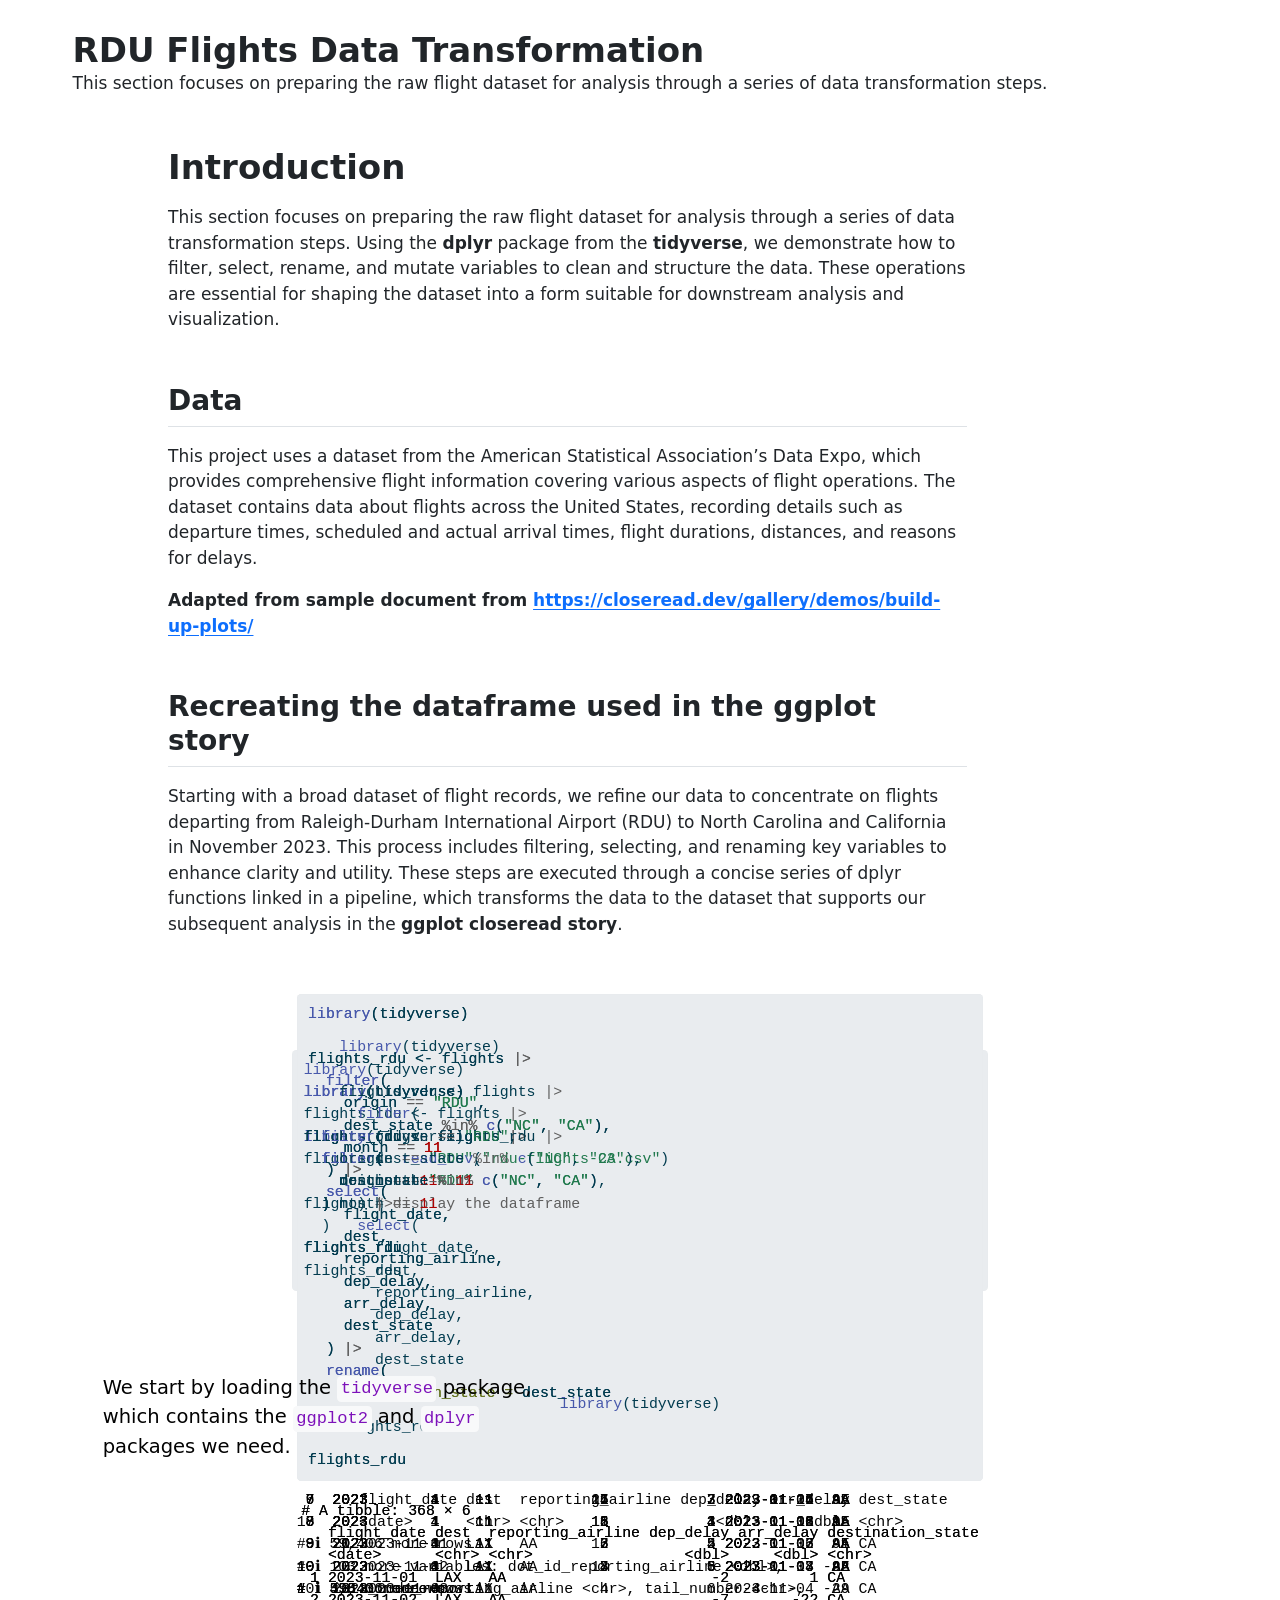
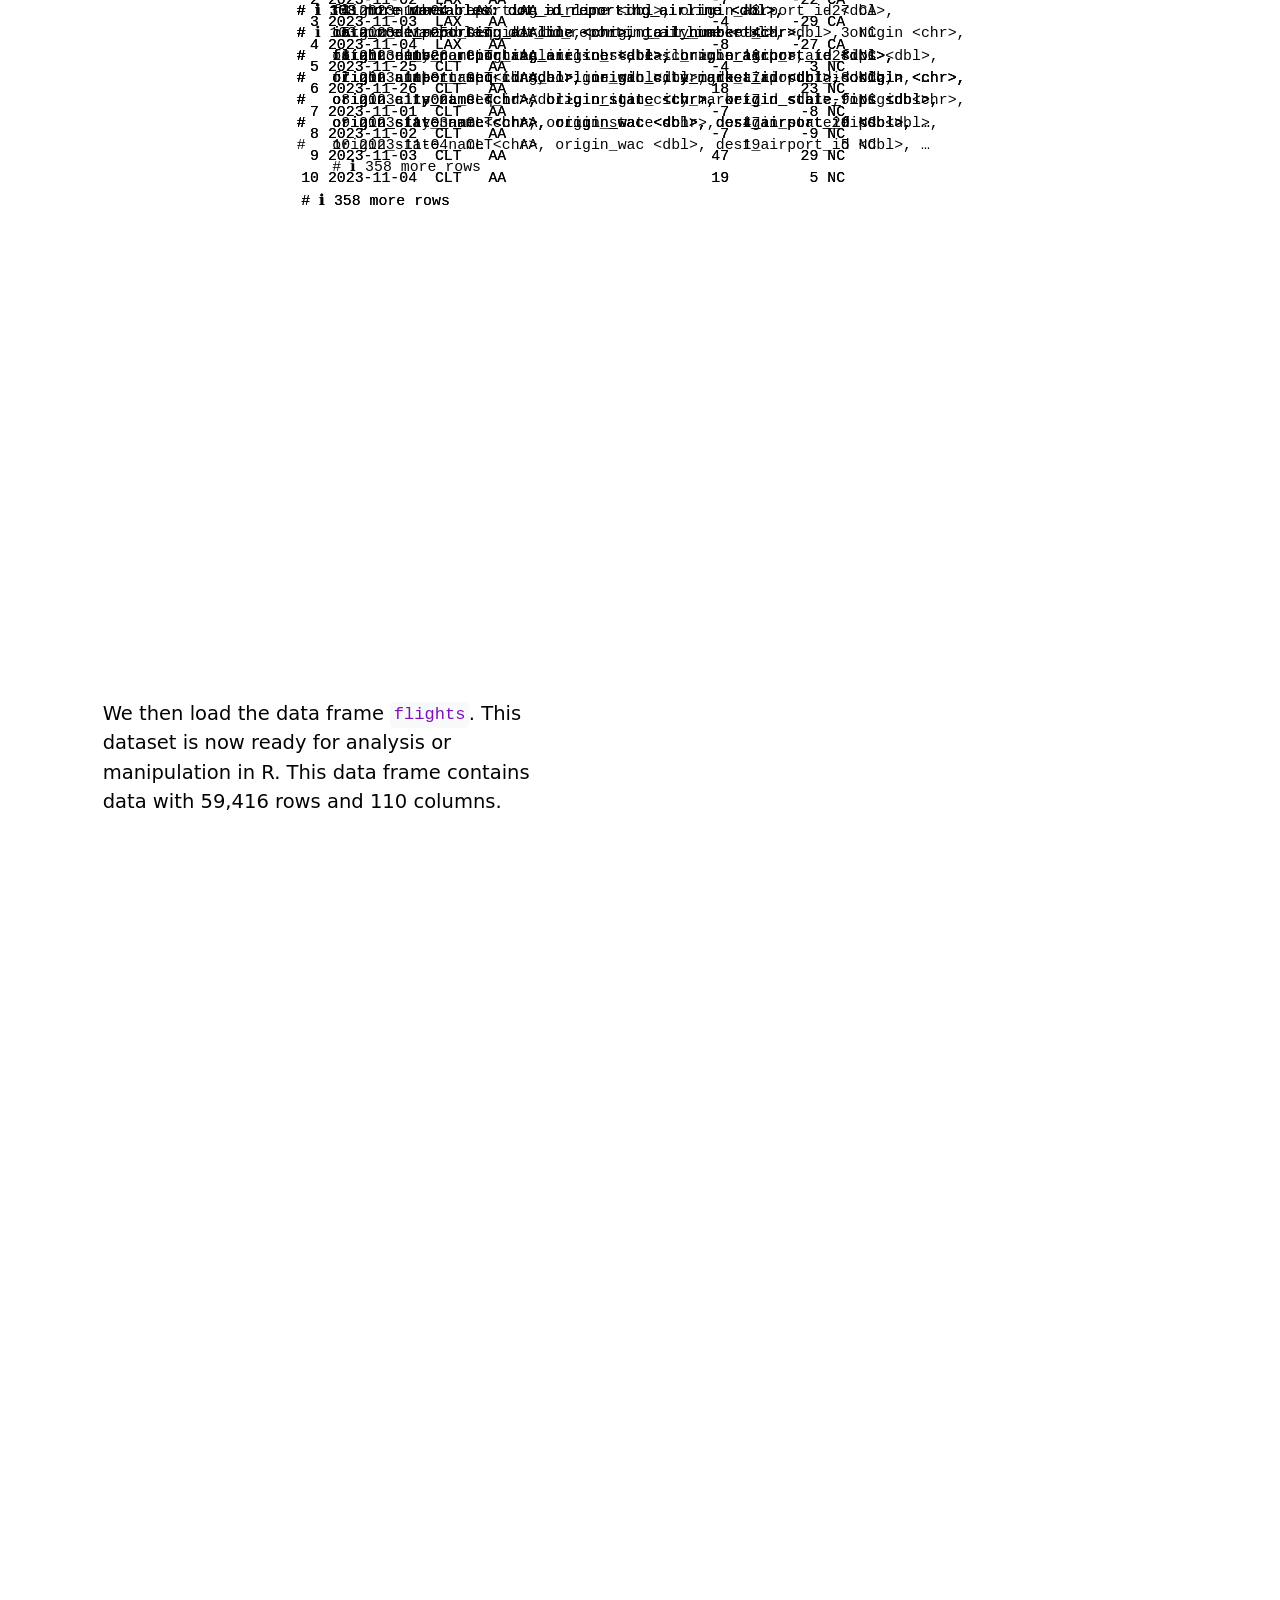
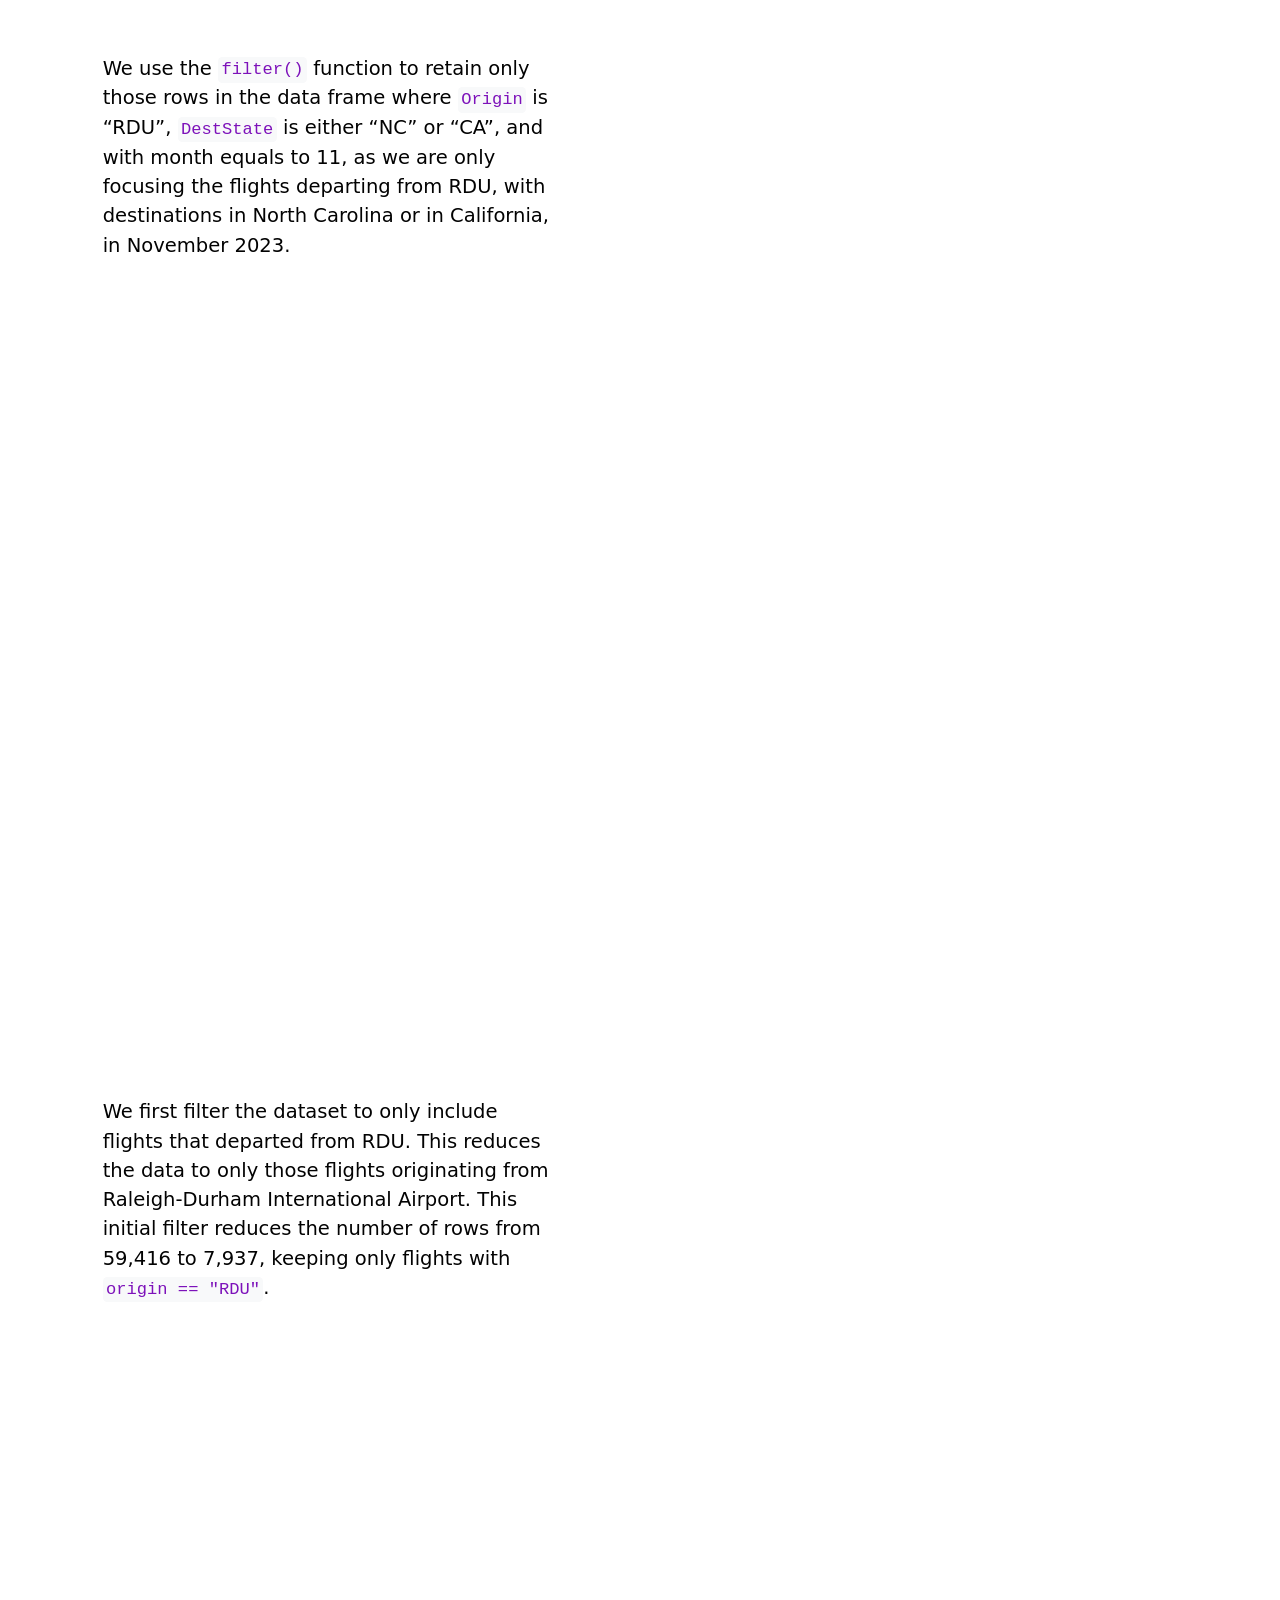
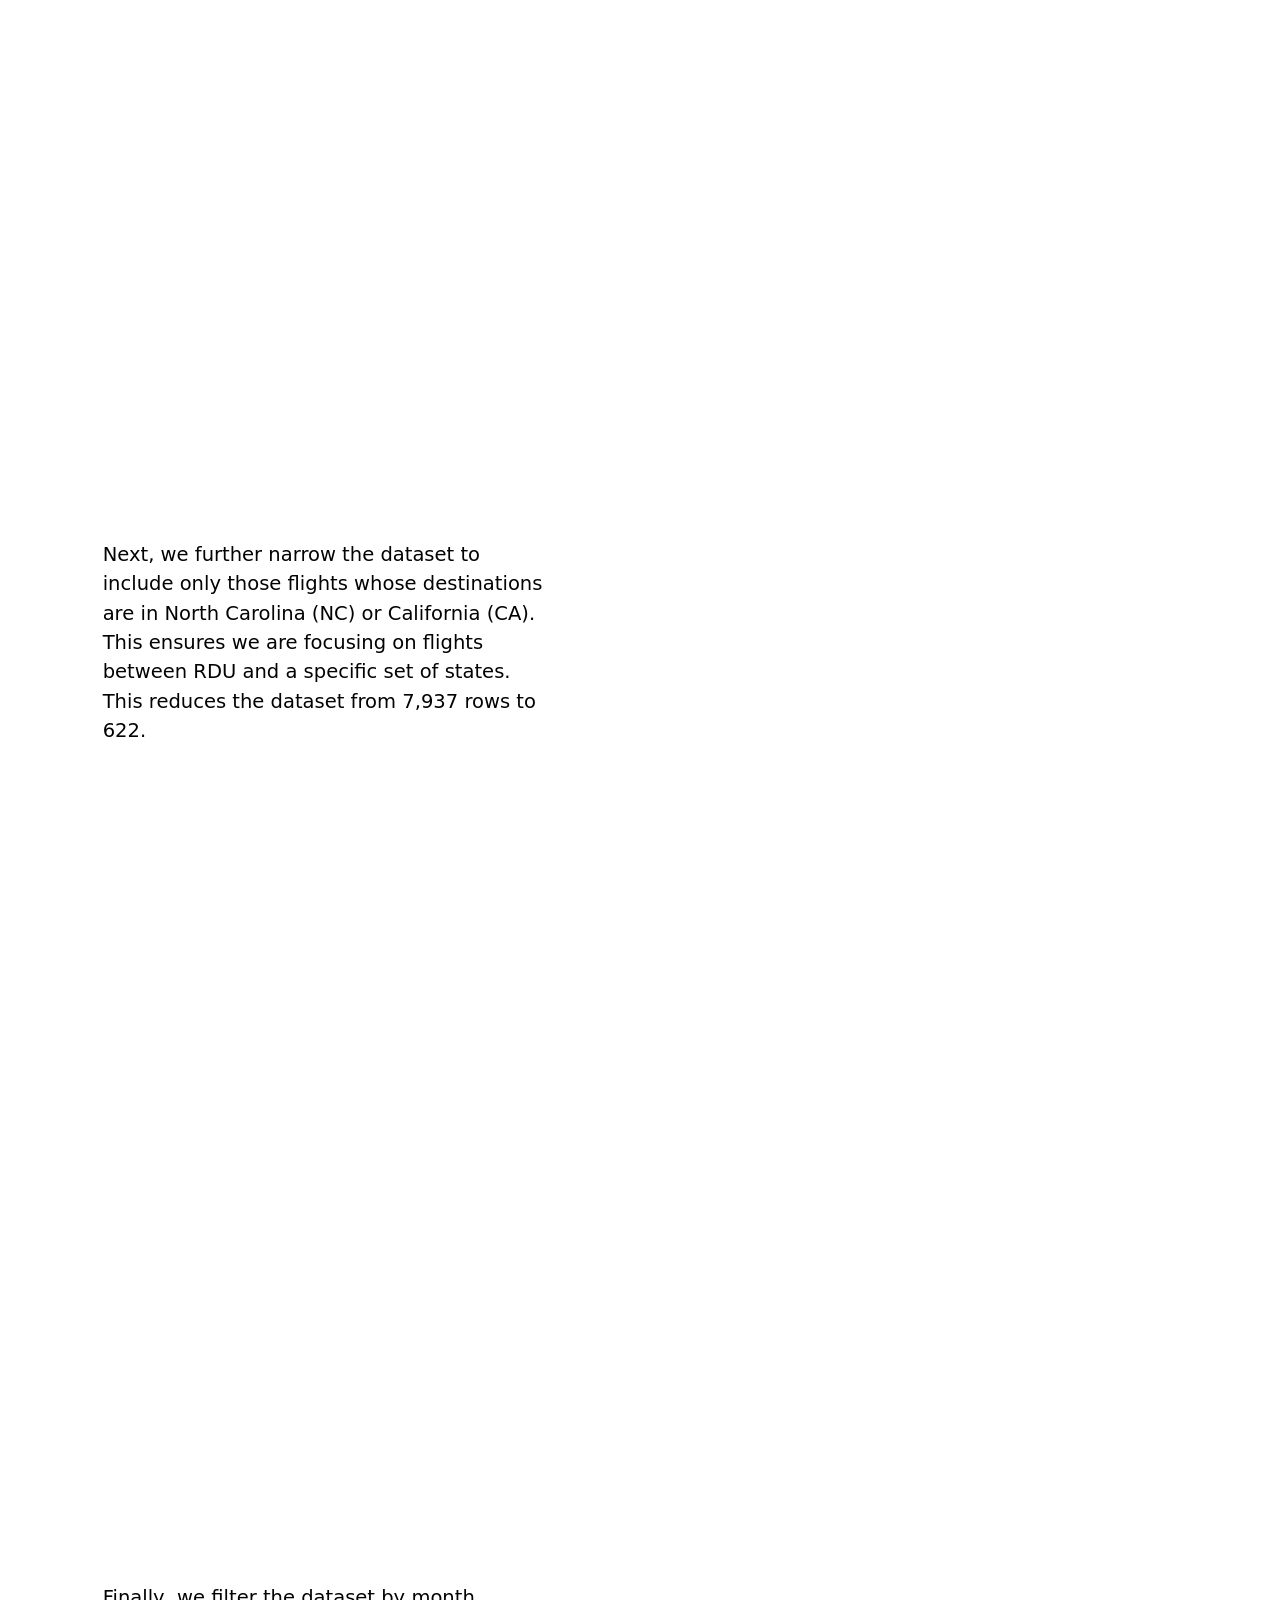
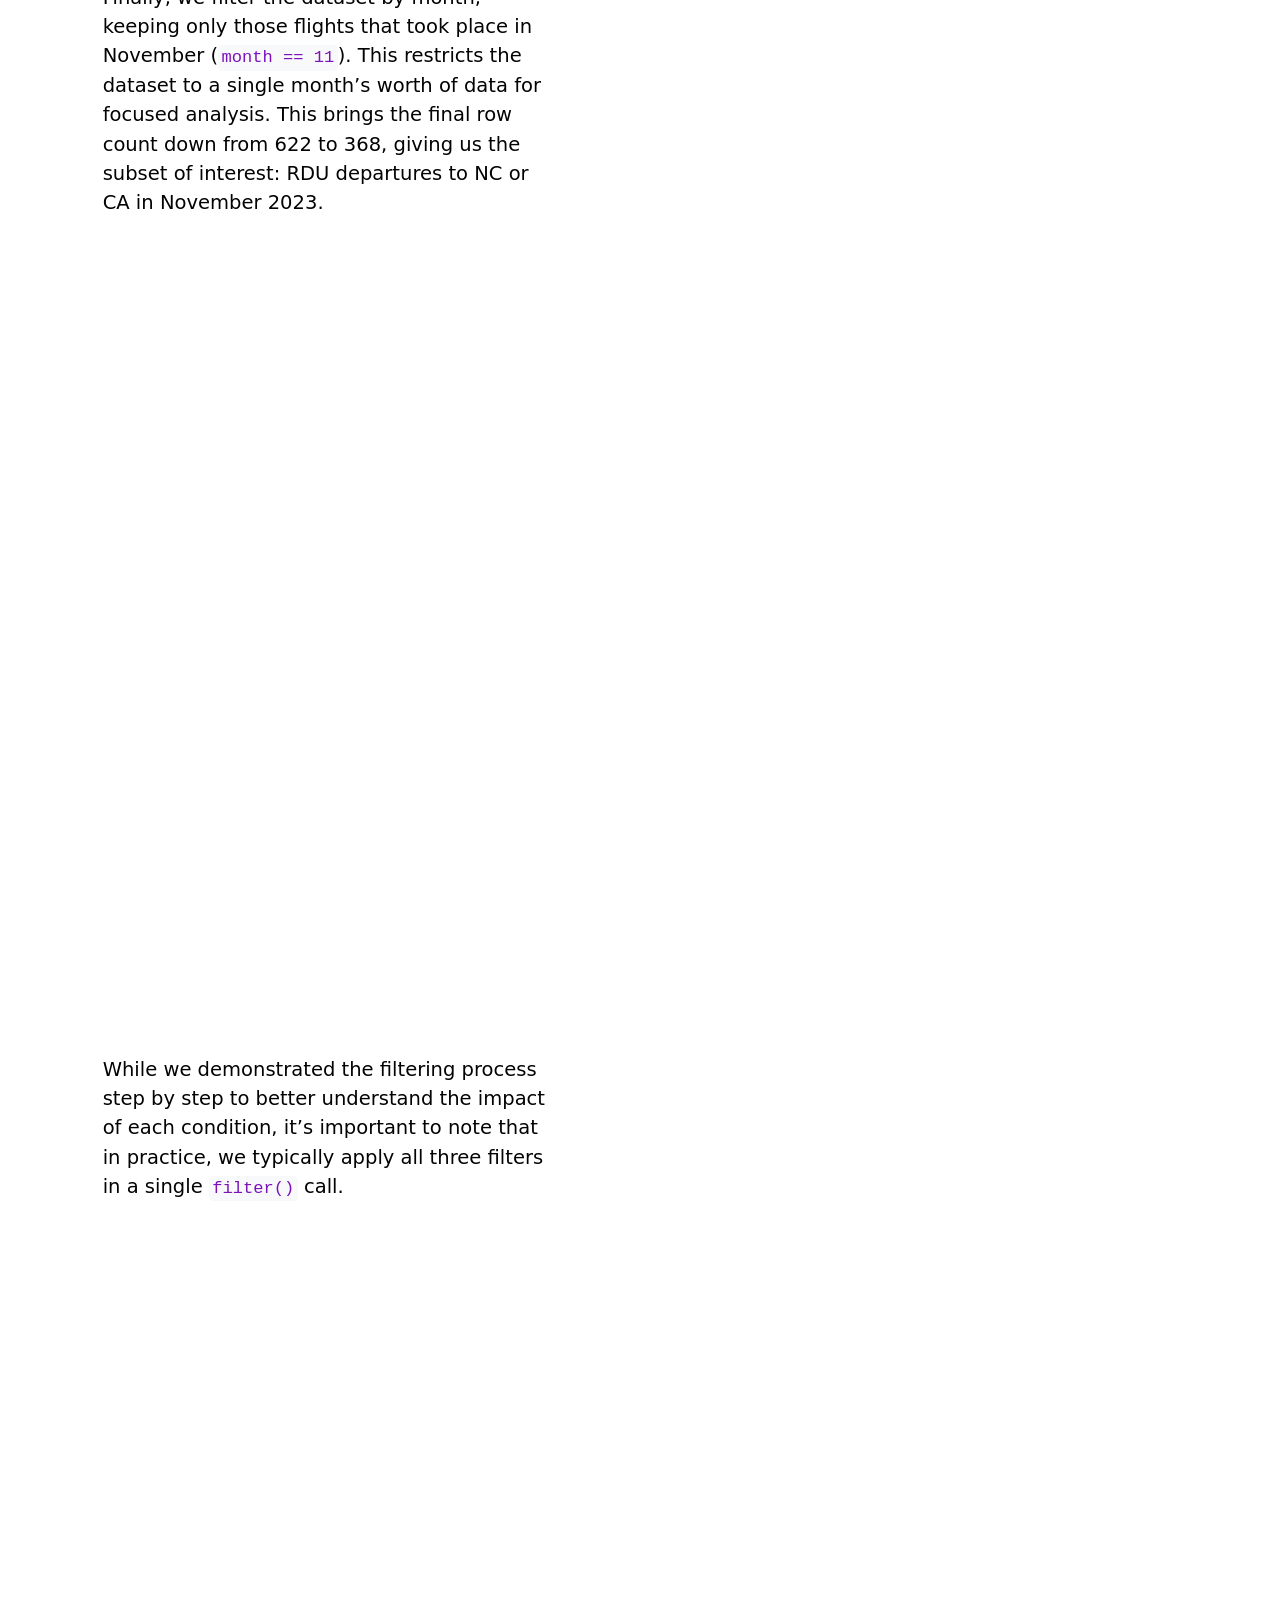
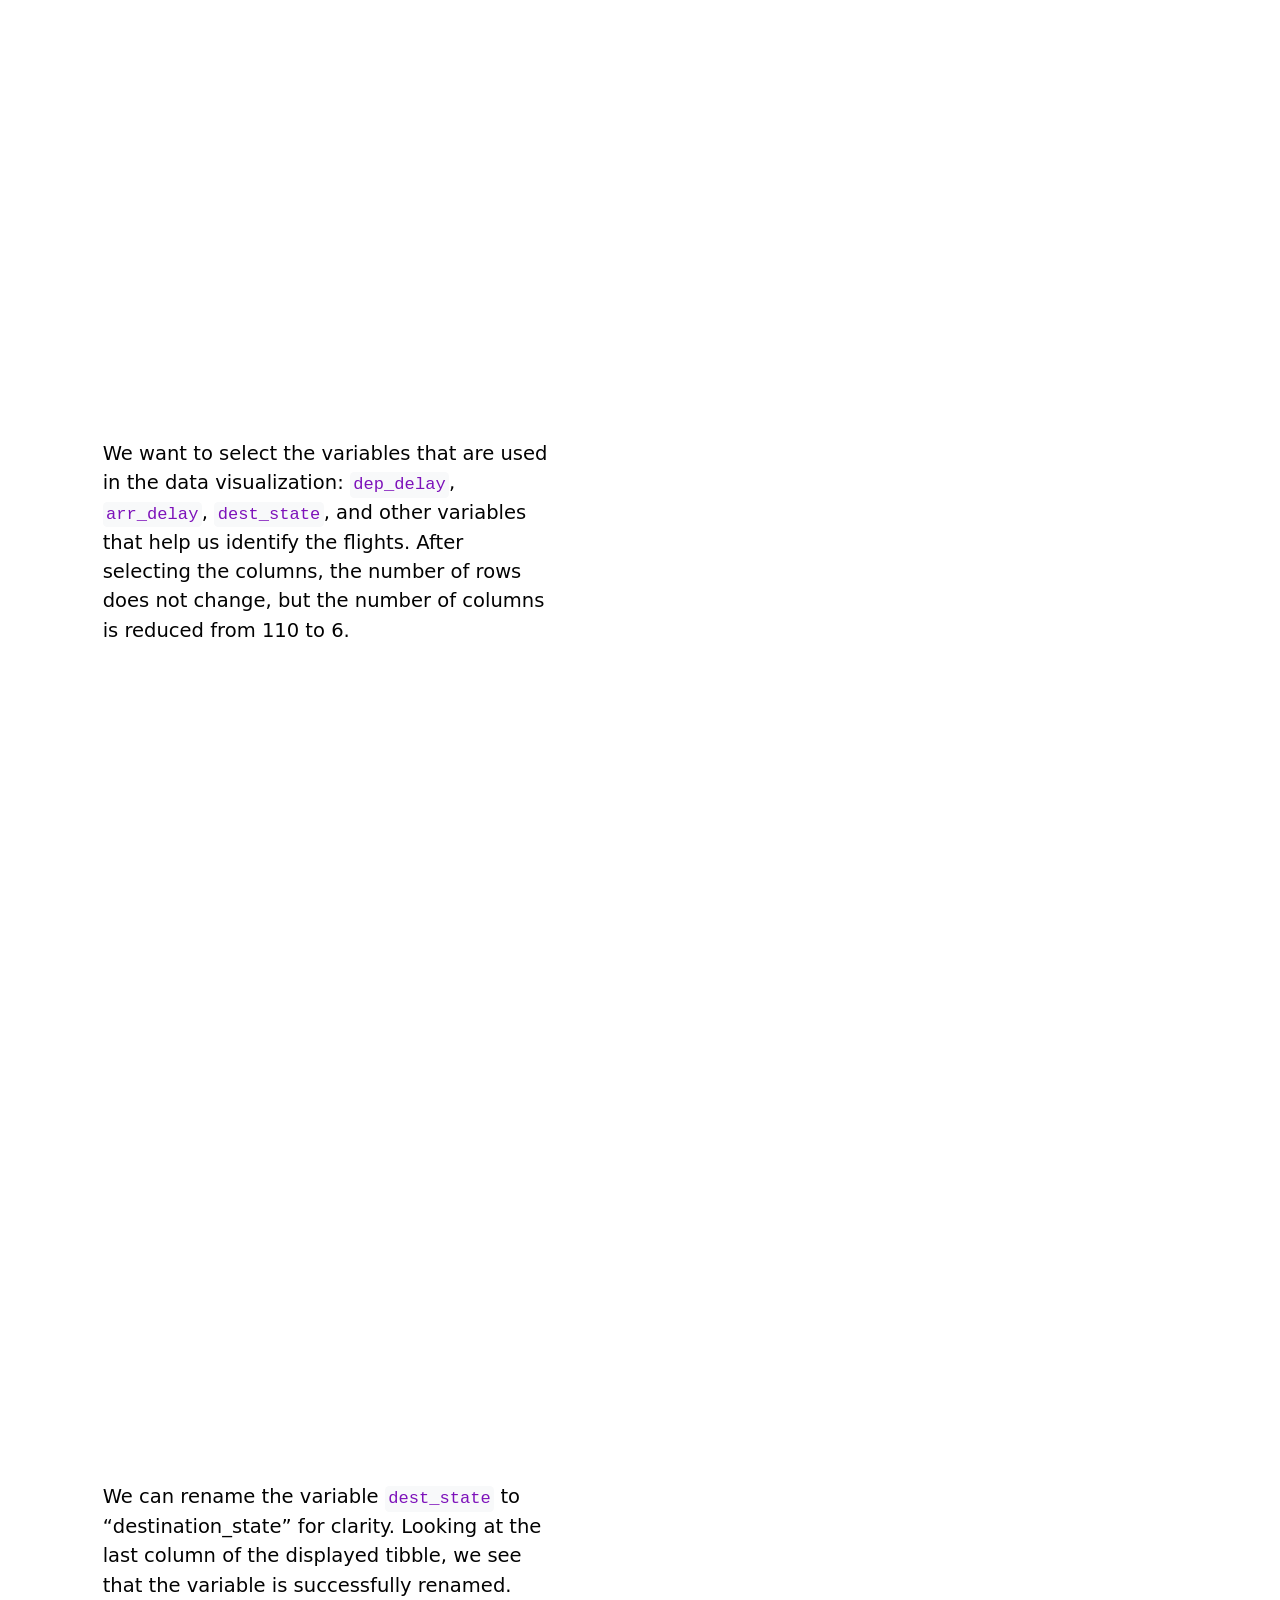
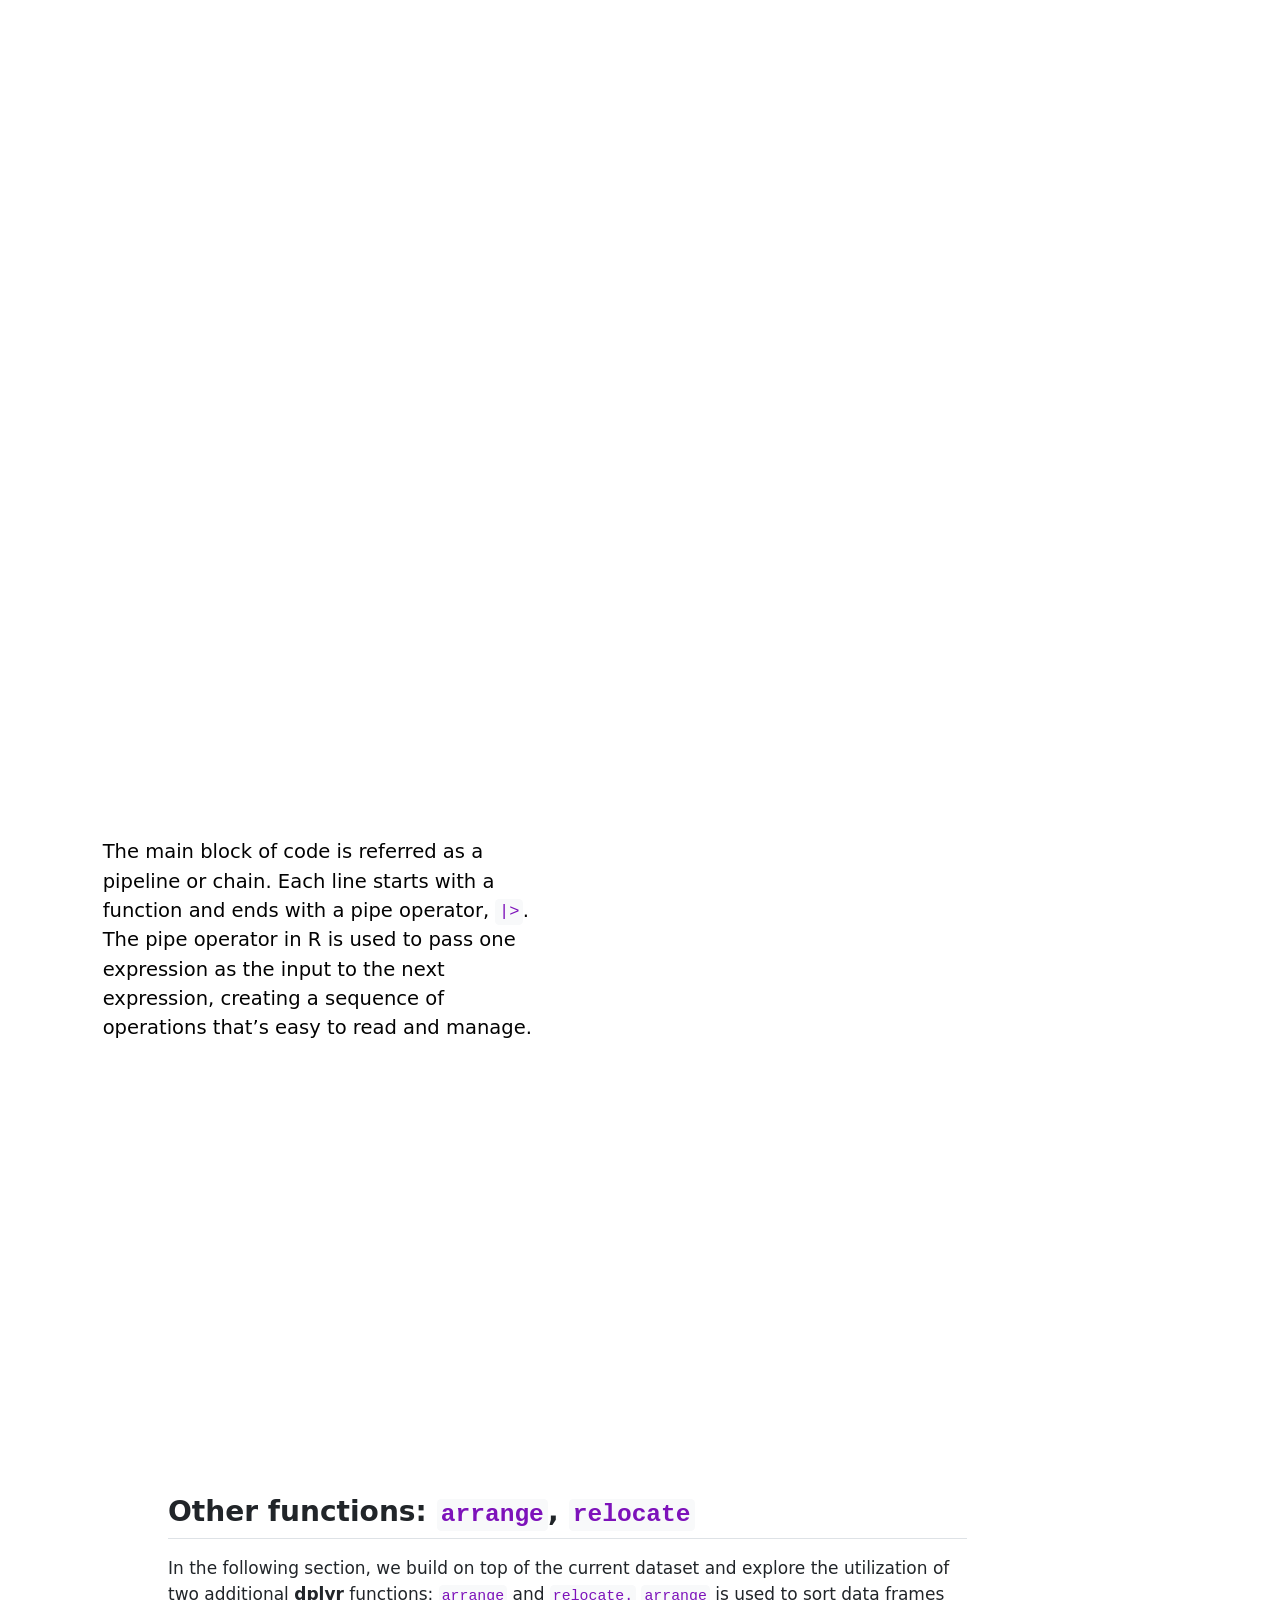
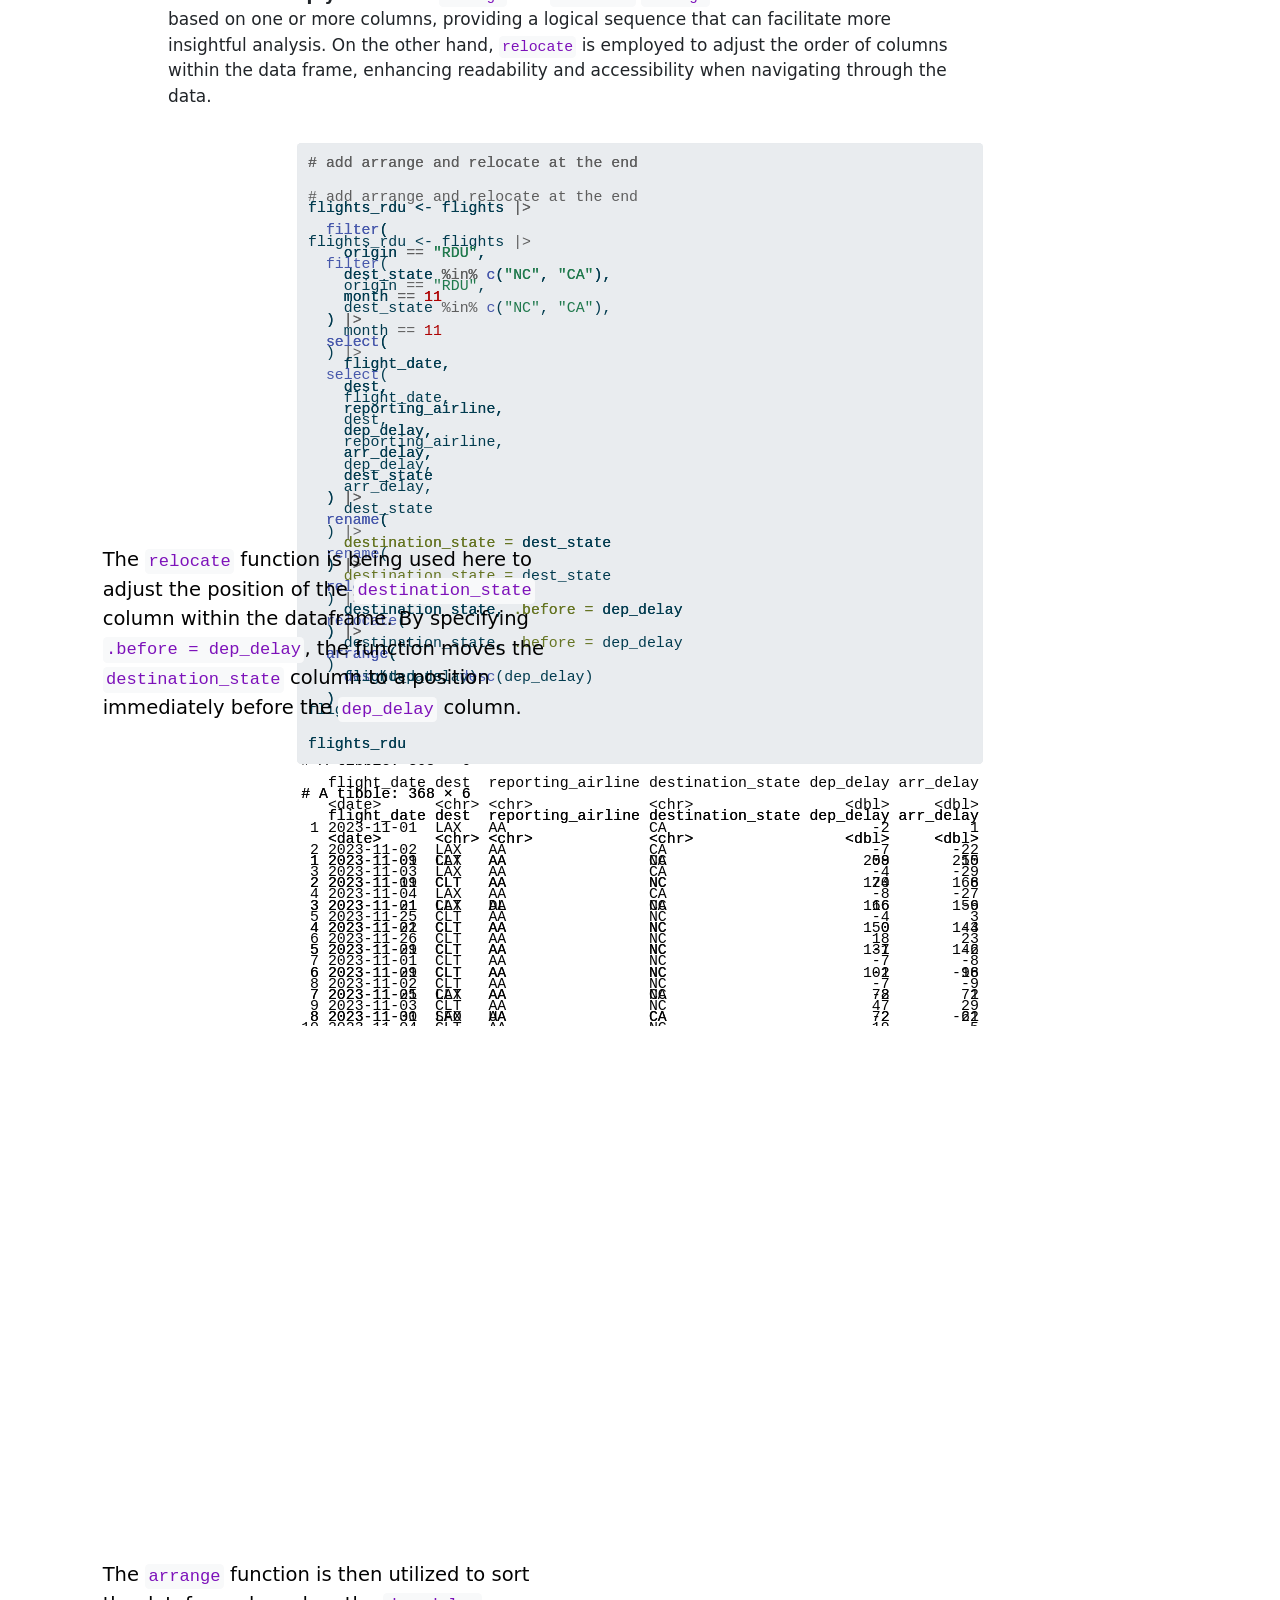
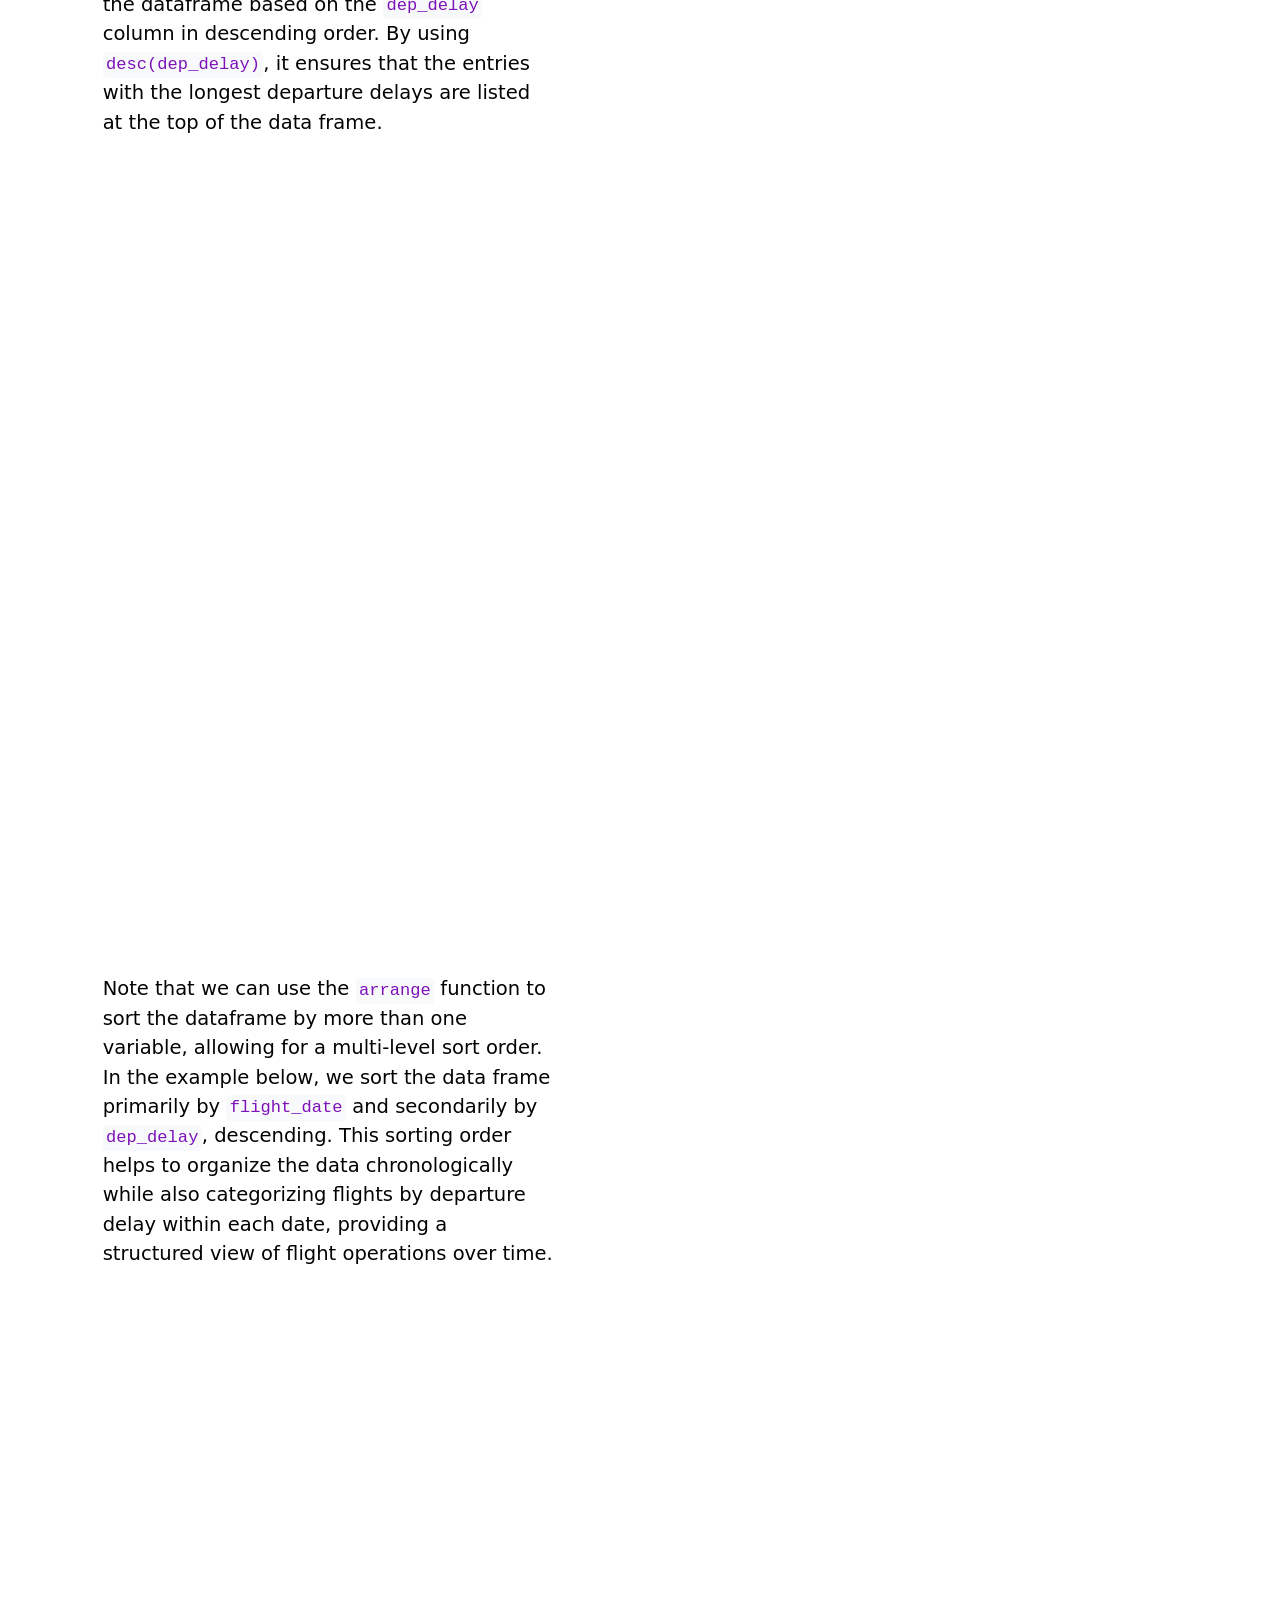
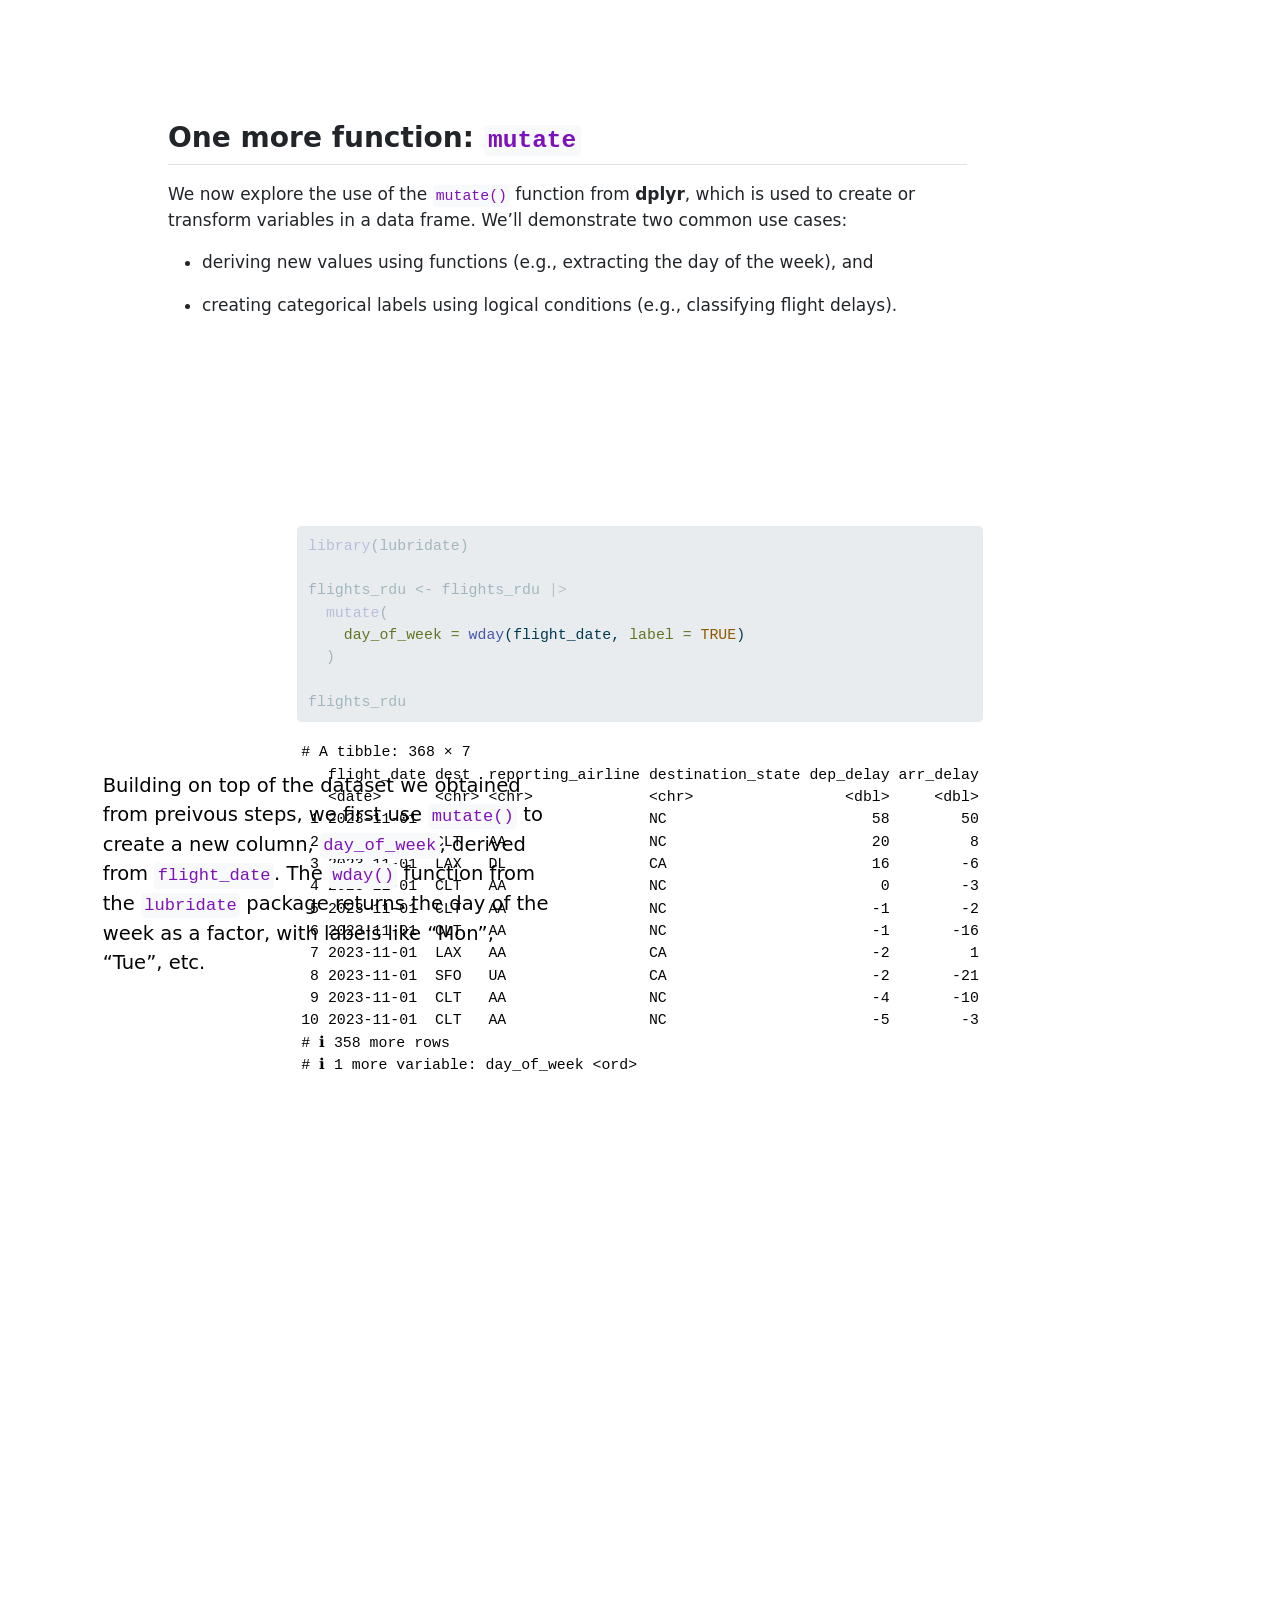
==== commit 79042781: "Add image and fix group_by code cell" ====
--- a/docs/closereads/data-transformation-flights.html
+++ b/docs/closereads/data-transformation-flights.html
@@ -2,7 +2,7 @@
 <html xmlns="http://www.w3.org/1999/xhtml" lang="en" xml:lang="en"><head>
 
 <meta charset="utf-8">
-<meta name="generator" content="quarto-1.7.24">
+<meta name="generator" content="quarto-1.4.555">
 
 <meta name="viewport" content="width=device-width, initial-scale=1.0, user-scalable=yes">
 
@@ -22,9 +22,8 @@
   vertical-align: middle;
 }
 /* CSS for syntax highlighting */
-html { -webkit-text-size-adjust: 100%; }
 pre > code.sourceCode { white-space: pre; position: relative; }
-pre > code.sourceCode > span { display: inline-block; line-height: 1.25; }
+pre > code.sourceCode > span { line-height: 1.25; }
 pre > code.sourceCode > span:empty { height: 1.2em; }
 .sourceCode { overflow: visible; }
 code.sourceCode > span { color: inherit; text-decoration: inherit; }
@@ -65,16 +64,15 @@
 <script src="../site_libs/quarto-search/fuse.min.js"></script>
 <script src="../site_libs/quarto-search/quarto-search.js"></script>
 <meta name="quarto:offset" content="../">
-<script src="../site_libs/quarto-html/quarto.js" type="module"></script>
-<script src="../site_libs/quarto-html/tabsets/tabsets.js" type="module"></script>
+<script src="../site_libs/quarto-html/quarto.js"></script>
 <script src="../site_libs/quarto-html/popper.min.js"></script>
 <script src="../site_libs/quarto-html/tippy.umd.min.js"></script>
 <script src="../site_libs/quarto-html/anchor.min.js"></script>
 <link href="../site_libs/quarto-html/tippy.css" rel="stylesheet">
-<link href="../site_libs/quarto-html/quarto-syntax-highlighting-a37c72dd2dbac68997fcdc15a3622e78.css" rel="stylesheet" id="quarto-text-highlighting-styles">
+<link href="../site_libs/quarto-html/quarto-syntax-highlighting.css" rel="stylesheet" id="quarto-text-highlighting-styles">
 <script src="../site_libs/bootstrap/bootstrap.min.js"></script>
 <link href="../site_libs/bootstrap/bootstrap-icons.css" rel="stylesheet">
-<link href="../site_libs/bootstrap/bootstrap-a14e3238c51140e99ccc48519b6ed9ce.min.css" rel="stylesheet" append-hash="true" id="quarto-bootstrap" data-mode="light">
+<link href="../site_libs/bootstrap/bootstrap.min.css" rel="stylesheet" id="quarto-bootstrap" data-mode="light">
 <script src="../site_libs/quarto-contrib/intersection-observer-polyfill-1.0.0/intersection-observer.js"></script>
 <script src="../site_libs/quarto-contrib/scrollama-3.2.0/scrollama.min.js"></script>
 <script src="../site_libs/quarto-contrib/closeread-0.1.0/closeread.js"></script>
@@ -118,7 +116,7 @@
 <link rel="stylesheet" href="../site_libs/quarto-contrib/quarto-project/qmd-lab/closeread/closeread.css">
 </head>
 
-<body class="quarto-light">
+<body>
 
 <div id="quarto-search-results"></div>
 <!-- content -->
@@ -275,7 +273,7 @@
 <span id="cb4-5"><a href="#cb4-5" aria-hidden="true" tabindex="-1"></a>    origin <span class="sc">==</span> <span class="st">"RDU"</span></span>
 <span id="cb4-6"><a href="#cb4-6" aria-hidden="true" tabindex="-1"></a>  )</span>
 <span id="cb4-7"><a href="#cb4-7" aria-hidden="true" tabindex="-1"></a></span>
-<span id="cb4-8"><a href="#cb4-8" aria-hidden="true" tabindex="-1"></a>flights_rdu <span class="co"># display the dataframe</span></span></code><button title="Copy to Clipboard" class="code-copy-button"><i class="bi"></i></button></pre></div>
+<span id="cb4-8"><a href="#cb4-8" aria-hidden="true" tabindex="-1"></a>flights_rdu</span></code><button title="Copy to Clipboard" class="code-copy-button"><i class="bi"></i></button></pre></div>
 <div class="cell-output cell-output-stdout">
 <pre><code># A tibble: 59,416 × 110
     year quarter month day_of_month day_of_week flight_date reporting_airline
@@ -309,7 +307,7 @@
 <span id="cb6-5"><a href="#cb6-5" aria-hidden="true" tabindex="-1"></a>    dest_state <span class="sc">%in%</span> <span class="fu">c</span>(<span class="st">"NC"</span>, <span class="st">"CA"</span>)</span>
 <span id="cb6-6"><a href="#cb6-6" aria-hidden="true" tabindex="-1"></a>  )</span>
 <span id="cb6-7"><a href="#cb6-7" aria-hidden="true" tabindex="-1"></a></span>
-<span id="cb6-8"><a href="#cb6-8" aria-hidden="true" tabindex="-1"></a>flights_rdu <span class="co"># display the dataframe</span></span></code><button title="Copy to Clipboard" class="code-copy-button"><i class="bi"></i></button></pre></div>
+<span id="cb6-8"><a href="#cb6-8" aria-hidden="true" tabindex="-1"></a>flights_rdu</span></code><button title="Copy to Clipboard" class="code-copy-button"><i class="bi"></i></button></pre></div>
 <div class="cell-output cell-output-stdout">
 <pre><code># A tibble: 4,553 × 110
     year quarter month day_of_month day_of_week flight_date reporting_airline
@@ -375,11 +373,11 @@
 <span id="cb10-3"><a href="#cb10-3" aria-hidden="true" tabindex="-1"></a>flights_rdu <span class="ot">&lt;-</span> flights <span class="sc">|&gt;</span></span>
 <span id="cb10-4"><a href="#cb10-4" aria-hidden="true" tabindex="-1"></a>  <span class="fu">filter</span>(</span>
 <span id="cb10-5"><a href="#cb10-5" aria-hidden="true" tabindex="-1"></a>    origin <span class="sc">==</span> <span class="st">"RDU"</span>,</span>
-<span id="cb10-6"><a href="#cb10-6" aria-hidden="true" tabindex="-1"></a>    dest_state <span class="sc">%in%</span> <span class="fu">c</span>(<span class="st">"NC"</span>, <span class="st">"CA"</span>), <span class="co"># NC and CA</span></span>
+<span id="cb10-6"><a href="#cb10-6" aria-hidden="true" tabindex="-1"></a>    dest_state <span class="sc">%in%</span> <span class="fu">c</span>(<span class="st">"NC"</span>, <span class="st">"CA"</span>),</span>
 <span id="cb10-7"><a href="#cb10-7" aria-hidden="true" tabindex="-1"></a>    month <span class="sc">==</span> <span class="dv">11</span></span>
 <span id="cb10-8"><a href="#cb10-8" aria-hidden="true" tabindex="-1"></a>  )</span>
 <span id="cb10-9"><a href="#cb10-9" aria-hidden="true" tabindex="-1"></a></span>
-<span id="cb10-10"><a href="#cb10-10" aria-hidden="true" tabindex="-1"></a>flights_rdu <span class="co"># display the dataframe</span></span></code><button title="Copy to Clipboard" class="code-copy-button"><i class="bi"></i></button></pre></div>
+<span id="cb10-10"><a href="#cb10-10" aria-hidden="true" tabindex="-1"></a>flights_rdu</span></code><button title="Copy to Clipboard" class="code-copy-button"><i class="bi"></i></button></pre></div>
 <div class="cell-output cell-output-stdout">
 <pre><code># A tibble: 368 × 110
     year quarter month day_of_month day_of_week flight_date reporting_airline
@@ -411,7 +409,7 @@
 <span id="cb12-3"><a href="#cb12-3" aria-hidden="true" tabindex="-1"></a>flights_rdu <span class="ot">&lt;-</span> flights <span class="sc">|&gt;</span></span>
 <span id="cb12-4"><a href="#cb12-4" aria-hidden="true" tabindex="-1"></a>  <span class="fu">filter</span>(</span>
 <span id="cb12-5"><a href="#cb12-5" aria-hidden="true" tabindex="-1"></a>    origin <span class="sc">==</span> <span class="st">"RDU"</span>,</span>
-<span id="cb12-6"><a href="#cb12-6" aria-hidden="true" tabindex="-1"></a>    dest_state <span class="sc">%in%</span> <span class="fu">c</span>(<span class="st">"NC"</span>, <span class="st">"CA"</span>), <span class="co"># NC and CA</span></span>
+<span id="cb12-6"><a href="#cb12-6" aria-hidden="true" tabindex="-1"></a>    dest_state <span class="sc">%in%</span> <span class="fu">c</span>(<span class="st">"NC"</span>, <span class="st">"CA"</span>),</span>
 <span id="cb12-7"><a href="#cb12-7" aria-hidden="true" tabindex="-1"></a>    month <span class="sc">==</span> <span class="dv">11</span></span>
 <span id="cb12-8"><a href="#cb12-8" aria-hidden="true" tabindex="-1"></a>  ) <span class="sc">|&gt;</span></span>
 <span id="cb12-9"><a href="#cb12-9" aria-hidden="true" tabindex="-1"></a>  <span class="fu">select</span>(</span>
@@ -423,7 +421,7 @@
 <span id="cb12-15"><a href="#cb12-15" aria-hidden="true" tabindex="-1"></a>    dest_state</span>
 <span id="cb12-16"><a href="#cb12-16" aria-hidden="true" tabindex="-1"></a>  )</span>
 <span id="cb12-17"><a href="#cb12-17" aria-hidden="true" tabindex="-1"></a></span>
-<span id="cb12-18"><a href="#cb12-18" aria-hidden="true" tabindex="-1"></a>flights_rdu <span class="co"># display the dataframe</span></span></code><button title="Copy to Clipboard" class="code-copy-button"><i class="bi"></i></button></pre></div>
+<span id="cb12-18"><a href="#cb12-18" aria-hidden="true" tabindex="-1"></a>flights_rdu</span></code><button title="Copy to Clipboard" class="code-copy-button"><i class="bi"></i></button></pre></div>
 <div class="cell-output cell-output-stdout">
 <pre><code># A tibble: 368 × 6
    flight_date dest  reporting_airline dep_delay arr_delay dest_state
@@ -449,7 +447,7 @@
 <span id="cb14-3"><a href="#cb14-3" aria-hidden="true" tabindex="-1"></a>flights_rdu <span class="ot">&lt;-</span> flights <span class="sc">|&gt;</span></span>
 <span id="cb14-4"><a href="#cb14-4" aria-hidden="true" tabindex="-1"></a>  <span class="fu">filter</span>(</span>
 <span id="cb14-5"><a href="#cb14-5" aria-hidden="true" tabindex="-1"></a>    origin <span class="sc">==</span> <span class="st">"RDU"</span>,</span>
-<span id="cb14-6"><a href="#cb14-6" aria-hidden="true" tabindex="-1"></a>    dest_state <span class="sc">%in%</span> <span class="fu">c</span>(<span class="st">"NC"</span>, <span class="st">"CA"</span>), <span class="co"># NC and CA</span></span>
+<span id="cb14-6"><a href="#cb14-6" aria-hidden="true" tabindex="-1"></a>    dest_state <span class="sc">%in%</span> <span class="fu">c</span>(<span class="st">"NC"</span>, <span class="st">"CA"</span>),</span>
 <span id="cb14-7"><a href="#cb14-7" aria-hidden="true" tabindex="-1"></a>    month <span class="sc">==</span> <span class="dv">11</span></span>
 <span id="cb14-8"><a href="#cb14-8" aria-hidden="true" tabindex="-1"></a>  ) <span class="sc">|&gt;</span></span>
 <span id="cb14-9"><a href="#cb14-9" aria-hidden="true" tabindex="-1"></a>  <span class="fu">select</span>(</span>
@@ -464,7 +462,7 @@
 <span id="cb14-18"><a href="#cb14-18" aria-hidden="true" tabindex="-1"></a>    <span class="at">destination_state =</span> dest_state</span>
 <span id="cb14-19"><a href="#cb14-19" aria-hidden="true" tabindex="-1"></a>  )</span>
 <span id="cb14-20"><a href="#cb14-20" aria-hidden="true" tabindex="-1"></a></span>
-<span id="cb14-21"><a href="#cb14-21" aria-hidden="true" tabindex="-1"></a>flights_rdu <span class="co"># display the dataframe</span></span></code><button title="Copy to Clipboard" class="code-copy-button"><i class="bi"></i></button></pre></div>
+<span id="cb14-21"><a href="#cb14-21" aria-hidden="true" tabindex="-1"></a>flights_rdu</span></code><button title="Copy to Clipboard" class="code-copy-button"><i class="bi"></i></button></pre></div>
 <div class="cell-output cell-output-stdout">
 <pre><code># A tibble: 368 × 6
    flight_date dest  reporting_airline dep_delay arr_delay destination_state
@@ -490,7 +488,7 @@
 <span id="cb16-3"><a href="#cb16-3" aria-hidden="true" tabindex="-1"></a>flights_rdu <span class="ot">&lt;-</span> flights <span class="sc">|&gt;</span></span>
 <span id="cb16-4"><a href="#cb16-4" aria-hidden="true" tabindex="-1"></a>  <span class="fu">filter</span>(</span>
 <span id="cb16-5"><a href="#cb16-5" aria-hidden="true" tabindex="-1"></a>    origin <span class="sc">==</span> <span class="st">"RDU"</span>,</span>
-<span id="cb16-6"><a href="#cb16-6" aria-hidden="true" tabindex="-1"></a>    dest_state <span class="sc">%in%</span> <span class="fu">c</span>(<span class="st">"NC"</span>, <span class="st">"CA"</span>), <span class="co"># NC and CA</span></span>
+<span id="cb16-6"><a href="#cb16-6" aria-hidden="true" tabindex="-1"></a>    dest_state <span class="sc">%in%</span> <span class="fu">c</span>(<span class="st">"NC"</span>, <span class="st">"CA"</span>),</span>
 <span id="cb16-7"><a href="#cb16-7" aria-hidden="true" tabindex="-1"></a>    month <span class="sc">==</span> <span class="dv">11</span></span>
 <span id="cb16-8"><a href="#cb16-8" aria-hidden="true" tabindex="-1"></a>  ) <span class="sc">|&gt;</span></span>
 <span id="cb16-9"><a href="#cb16-9" aria-hidden="true" tabindex="-1"></a>  <span class="fu">select</span>(</span>
@@ -558,7 +556,7 @@
 <span id="cb18-3"><a href="#cb18-3" aria-hidden="true" tabindex="-1"></a>flights_rdu <span class="ot">&lt;-</span> flights <span class="sc">|&gt;</span></span>
 <span id="cb18-4"><a href="#cb18-4" aria-hidden="true" tabindex="-1"></a>  <span class="fu">filter</span>(</span>
 <span id="cb18-5"><a href="#cb18-5" aria-hidden="true" tabindex="-1"></a>    origin <span class="sc">==</span> <span class="st">"RDU"</span>,</span>
-<span id="cb18-6"><a href="#cb18-6" aria-hidden="true" tabindex="-1"></a>    dest_state <span class="sc">%in%</span> <span class="fu">c</span>(<span class="st">"NC"</span>, <span class="st">"CA"</span>), <span class="co"># NC and CA</span></span>
+<span id="cb18-6"><a href="#cb18-6" aria-hidden="true" tabindex="-1"></a>    dest_state <span class="sc">%in%</span> <span class="fu">c</span>(<span class="st">"NC"</span>, <span class="st">"CA"</span>),</span>
 <span id="cb18-7"><a href="#cb18-7" aria-hidden="true" tabindex="-1"></a>    month <span class="sc">==</span> <span class="dv">11</span></span>
 <span id="cb18-8"><a href="#cb18-8" aria-hidden="true" tabindex="-1"></a>  ) <span class="sc">|&gt;</span></span>
 <span id="cb18-9"><a href="#cb18-9" aria-hidden="true" tabindex="-1"></a>  <span class="fu">select</span>(</span>
@@ -602,7 +600,7 @@
 <span id="cb20-3"><a href="#cb20-3" aria-hidden="true" tabindex="-1"></a>flights_rdu <span class="ot">&lt;-</span> flights <span class="sc">|&gt;</span></span>
 <span id="cb20-4"><a href="#cb20-4" aria-hidden="true" tabindex="-1"></a>  <span class="fu">filter</span>(</span>
 <span id="cb20-5"><a href="#cb20-5" aria-hidden="true" tabindex="-1"></a>    origin <span class="sc">==</span> <span class="st">"RDU"</span>,</span>
-<span id="cb20-6"><a href="#cb20-6" aria-hidden="true" tabindex="-1"></a>    dest_state <span class="sc">%in%</span> <span class="fu">c</span>(<span class="st">"NC"</span>, <span class="st">"CA"</span>), <span class="co"># NC and CA</span></span>
+<span id="cb20-6"><a href="#cb20-6" aria-hidden="true" tabindex="-1"></a>    dest_state <span class="sc">%in%</span> <span class="fu">c</span>(<span class="st">"NC"</span>, <span class="st">"CA"</span>),</span>
 <span id="cb20-7"><a href="#cb20-7" aria-hidden="true" tabindex="-1"></a>    month <span class="sc">==</span> <span class="dv">11</span></span>
 <span id="cb20-8"><a href="#cb20-8" aria-hidden="true" tabindex="-1"></a>  ) <span class="sc">|&gt;</span></span>
 <span id="cb20-9"><a href="#cb20-9" aria-hidden="true" tabindex="-1"></a>  <span class="fu">select</span>(</span>
@@ -649,7 +647,7 @@
 <span id="cb22-3"><a href="#cb22-3" aria-hidden="true" tabindex="-1"></a>flights_rdu <span class="ot">&lt;-</span> flights <span class="sc">|&gt;</span></span>
 <span id="cb22-4"><a href="#cb22-4" aria-hidden="true" tabindex="-1"></a>  <span class="fu">filter</span>(</span>
 <span id="cb22-5"><a href="#cb22-5" aria-hidden="true" tabindex="-1"></a>    origin <span class="sc">==</span> <span class="st">"RDU"</span>,</span>
-<span id="cb22-6"><a href="#cb22-6" aria-hidden="true" tabindex="-1"></a>    dest_state <span class="sc">%in%</span> <span class="fu">c</span>(<span class="st">"NC"</span>, <span class="st">"CA"</span>), <span class="co"># NC and CA</span></span>
+<span id="cb22-6"><a href="#cb22-6" aria-hidden="true" tabindex="-1"></a>    dest_state <span class="sc">%in%</span> <span class="fu">c</span>(<span class="st">"NC"</span>, <span class="st">"CA"</span>),</span>
 <span id="cb22-7"><a href="#cb22-7" aria-hidden="true" tabindex="-1"></a>    month <span class="sc">==</span> <span class="dv">11</span></span>
 <span id="cb22-8"><a href="#cb22-8" aria-hidden="true" tabindex="-1"></a>  ) <span class="sc">|&gt;</span></span>
 <span id="cb22-9"><a href="#cb22-9" aria-hidden="true" tabindex="-1"></a>  <span class="fu">select</span>(</span>
@@ -870,242 +868,228 @@
 
 </main> <!-- /main -->
 <script id="quarto-html-after-body" type="application/javascript">
-  window.document.addEventListener("DOMContentLoaded", function (event) {
-    const icon = "";
-    const anchorJS = new window.AnchorJS();
-    anchorJS.options = {
-      placement: 'right',
-      icon: icon
+window.document.addEventListener("DOMContentLoaded", function (event) {
+  const toggleBodyColorMode = (bsSheetEl) => {
+    const mode = bsSheetEl.getAttribute("data-mode");
+    const bodyEl = window.document.querySelector("body");
+    if (mode === "dark") {
+      bodyEl.classList.add("quarto-dark");
+      bodyEl.classList.remove("quarto-light");
+    } else {
+      bodyEl.classList.add("quarto-light");
+      bodyEl.classList.remove("quarto-dark");
+    }
+  }
+  const toggleBodyColorPrimary = () => {
+    const bsSheetEl = window.document.querySelector("link#quarto-bootstrap");
+    if (bsSheetEl) {
+      toggleBodyColorMode(bsSheetEl);
+    }
+  }
+  toggleBodyColorPrimary();  
+  const icon = "";
+  const anchorJS = new window.AnchorJS();
+  anchorJS.options = {
+    placement: 'right',
+    icon: icon
+  };
+  anchorJS.add('.anchored');
+  const isCodeAnnotation = (el) => {
+    for (const clz of el.classList) {
+      if (clz.startsWith('code-annotation-')) {                     
+        return true;
+      }
+    }
+    return false;
+  }
+  const clipboard = new window.ClipboardJS('.code-copy-button', {
+    text: function(trigger) {
+      const codeEl = trigger.previousElementSibling.cloneNode(true);
+      for (const childEl of codeEl.children) {
+        if (isCodeAnnotation(childEl)) {
+          childEl.remove();
+        }
+      }
+      return codeEl.innerText;
+    }
+  });
+  clipboard.on('success', function(e) {
+    // button target
+    const button = e.trigger;
+    // don't keep focus
+    button.blur();
+    // flash "checked"
+    button.classList.add('code-copy-button-checked');
+    var currentTitle = button.getAttribute("title");
+    button.setAttribute("title", "Copied!");
+    let tooltip;
+    if (window.bootstrap) {
+      button.setAttribute("data-bs-toggle", "tooltip");
+      button.setAttribute("data-bs-placement", "left");
+      button.setAttribute("data-bs-title", "Copied!");
+      tooltip = new bootstrap.Tooltip(button, 
+        { trigger: "manual", 
+          customClass: "code-copy-button-tooltip",
+          offset: [0, -8]});
+      tooltip.show();    
+    }
+    setTimeout(function() {
+      if (tooltip) {
+        tooltip.hide();
+        button.removeAttribute("data-bs-title");
+        button.removeAttribute("data-bs-toggle");
+        button.removeAttribute("data-bs-placement");
+      }
+      button.setAttribute("title", currentTitle);
+      button.classList.remove('code-copy-button-checked');
+    }, 1000);
+    // clear code selection
+    e.clearSelection();
+  });
+    var localhostRegex = new RegExp(/^(?:http|https):\/\/localhost\:?[0-9]*\//);
+    var mailtoRegex = new RegExp(/^mailto:/);
+      var filterRegex = new RegExp('/' + window.location.host + '/');
+    var isInternal = (href) => {
+        return filterRegex.test(href) || localhostRegex.test(href) || mailtoRegex.test(href);
+    }
+    // Inspect non-navigation links and adorn them if external
+ 	var links = window.document.querySelectorAll('a[href]:not(.nav-link):not(.navbar-brand):not(.toc-action):not(.sidebar-link):not(.sidebar-item-toggle):not(.pagination-link):not(.no-external):not([aria-hidden]):not(.dropdown-item):not(.quarto-navigation-tool)');
+    for (var i=0; i<links.length; i++) {
+      const link = links[i];
+      if (!isInternal(link.href)) {
+        // undo the damage that might have been done by quarto-nav.js in the case of
+        // links that we want to consider external
+        if (link.dataset.originalHref !== undefined) {
+          link.href = link.dataset.originalHref;
+        }
+      }
+    }
+  function tippyHover(el, contentFn, onTriggerFn, onUntriggerFn) {
+    const config = {
+      allowHTML: true,
+      maxWidth: 500,
+      delay: 100,
+      arrow: false,
+      appendTo: function(el) {
+          return el.parentElement;
+      },
+      interactive: true,
+      interactiveBorder: 10,
+      theme: 'quarto',
+      placement: 'bottom-start',
     };
-    anchorJS.add('.anchored');
-    const isCodeAnnotation = (el) => {
-      for (const clz of el.classList) {
-        if (clz.startsWith('code-annotation-')) {                     
-          return true;
+    if (contentFn) {
+      config.content = contentFn;
+    }
+    if (onTriggerFn) {
+      config.onTrigger = onTriggerFn;
+    }
+    if (onUntriggerFn) {
+      config.onUntrigger = onUntriggerFn;
+    }
+    window.tippy(el, config); 
+  }
+  const noterefs = window.document.querySelectorAll('a[role="doc-noteref"]');
+  for (var i=0; i<noterefs.length; i++) {
+    const ref = noterefs[i];
+    tippyHover(ref, function() {
+      // use id or data attribute instead here
+      let href = ref.getAttribute('data-footnote-href') || ref.getAttribute('href');
+      try { href = new URL(href).hash; } catch {}
+      const id = href.replace(/^#\/?/, "");
+      const note = window.document.getElementById(id);
+      if (note) {
+        return note.innerHTML;
+      } else {
+        return "";
+      }
+    });
+  }
+  const xrefs = window.document.querySelectorAll('a.quarto-xref');
+  const processXRef = (id, note) => {
+    // Strip column container classes
+    const stripColumnClz = (el) => {
+      el.classList.remove("page-full", "page-columns");
+      if (el.children) {
+        for (const child of el.children) {
+          stripColumnClz(child);
         }
       }
-      return false;
-    }
-    const onCopySuccess = function(e) {
-      // button target
-      const button = e.trigger;
-      // don't keep focus
-      button.blur();
-      // flash "checked"
-      button.classList.add('code-copy-button-checked');
-      var currentTitle = button.getAttribute("title");
-      button.setAttribute("title", "Copied!");
-      let tooltip;
-      if (window.bootstrap) {
-        button.setAttribute("data-bs-toggle", "tooltip");
-        button.setAttribute("data-bs-placement", "left");
-        button.setAttribute("data-bs-title", "Copied!");
-        tooltip = new bootstrap.Tooltip(button, 
-          { trigger: "manual", 
-            customClass: "code-copy-button-tooltip",
-            offset: [0, -8]});
-        tooltip.show();    
-      }
-      setTimeout(function() {
-        if (tooltip) {
-          tooltip.hide();
-          button.removeAttribute("data-bs-title");
-          button.removeAttribute("data-bs-toggle");
-          button.removeAttribute("data-bs-placement");
-        }
-        button.setAttribute("title", currentTitle);
-        button.classList.remove('code-copy-button-checked');
-      }, 1000);
-      // clear code selection
-      e.clearSelection();
-    }
-    const getTextToCopy = function(trigger) {
-        const codeEl = trigger.previousElementSibling.cloneNode(true);
-        for (const childEl of codeEl.children) {
-          if (isCodeAnnotation(childEl)) {
-            childEl.remove();
+    }
+    stripColumnClz(note)
+    if (id === null || id.startsWith('sec-')) {
+      // Special case sections, only their first couple elements
+      const container = document.createElement("div");
+      if (note.children && note.children.length > 2) {
+        container.appendChild(note.children[0].cloneNode(true));
+        for (let i = 1; i < note.children.length; i++) {
+          const child = note.children[i];
+          if (child.tagName === "P" && child.innerText === "") {
+            continue;
+          } else {
+            container.appendChild(child.cloneNode(true));
+            break;
           }
         }
-        return codeEl.innerText;
-    }
-    const clipboard = new window.ClipboardJS('.code-copy-button:not([data-in-quarto-modal])', {
-      text: getTextToCopy
-    });
-    clipboard.on('success', onCopySuccess);
-    if (window.document.getElementById('quarto-embedded-source-code-modal')) {
-      const clipboardModal = new window.ClipboardJS('.code-copy-button[data-in-quarto-modal]', {
-        text: getTextToCopy,
-        container: window.document.getElementById('quarto-embedded-source-code-modal')
-      });
-      clipboardModal.on('success', onCopySuccess);
-    }
-      var localhostRegex = new RegExp(/^(?:http|https):\/\/localhost\:?[0-9]*\//);
-      var mailtoRegex = new RegExp(/^mailto:/);
-        var filterRegex = new RegExp('/' + window.location.host + '/');
-      var isInternal = (href) => {
-          return filterRegex.test(href) || localhostRegex.test(href) || mailtoRegex.test(href);
-      }
-      // Inspect non-navigation links and adorn them if external
-     var links = window.document.querySelectorAll('a[href]:not(.nav-link):not(.navbar-brand):not(.toc-action):not(.sidebar-link):not(.sidebar-item-toggle):not(.pagination-link):not(.no-external):not([aria-hidden]):not(.dropdown-item):not(.quarto-navigation-tool):not(.about-link)');
-      for (var i=0; i<links.length; i++) {
-        const link = links[i];
-        if (!isInternal(link.href)) {
-          // undo the damage that might have been done by quarto-nav.js in the case of
-          // links that we want to consider external
-          if (link.dataset.originalHref !== undefined) {
-            link.href = link.dataset.originalHref;
-          }
+        if (window.Quarto?.typesetMath) {
+          window.Quarto.typesetMath(container);
         }
-      }
-    function tippyHover(el, contentFn, onTriggerFn, onUntriggerFn) {
-      const config = {
-        allowHTML: true,
-        maxWidth: 500,
-        delay: 100,
-        arrow: false,
-        appendTo: function(el) {
-            return el.parentElement;
-        },
-        interactive: true,
-        interactiveBorder: 10,
-        theme: 'quarto',
-        placement: 'bottom-start',
-      };
-      if (contentFn) {
-        config.content = contentFn;
-      }
-      if (onTriggerFn) {
-        config.onTrigger = onTriggerFn;
-      }
-      if (onUntriggerFn) {
-        config.onUntrigger = onUntriggerFn;
-      }
-      window.tippy(el, config); 
-    }
-    const noterefs = window.document.querySelectorAll('a[role="doc-noteref"]');
-    for (var i=0; i<noterefs.length; i++) {
-      const ref = noterefs[i];
-      tippyHover(ref, function() {
-        // use id or data attribute instead here
-        let href = ref.getAttribute('data-footnote-href') || ref.getAttribute('href');
-        try { href = new URL(href).hash; } catch {}
-        const id = href.replace(/^#\/?/, "");
-        const note = window.document.getElementById(id);
-        if (note) {
-          return note.innerHTML;
-        } else {
-          return "";
-        }
-      });
-    }
-    const xrefs = window.document.querySelectorAll('a.quarto-xref');
-    const processXRef = (id, note) => {
-      // Strip column container classes
-      const stripColumnClz = (el) => {
-        el.classList.remove("page-full", "page-columns");
-        if (el.children) {
-          for (const child of el.children) {
-            stripColumnClz(child);
-          }
-        }
-      }
-      stripColumnClz(note)
-      if (id === null || id.startsWith('sec-')) {
-        // Special case sections, only their first couple elements
-        const container = document.createElement("div");
-        if (note.children && note.children.length > 2) {
-          container.appendChild(note.children[0].cloneNode(true));
-          for (let i = 1; i < note.children.length; i++) {
-            const child = note.children[i];
-            if (child.tagName === "P" && child.innerText === "") {
-              continue;
-            } else {
-              container.appendChild(child.cloneNode(true));
-              break;
-            }
-          }
-          if (window.Quarto?.typesetMath) {
-            window.Quarto.typesetMath(container);
-          }
-          return container.innerHTML
-        } else {
-          if (window.Quarto?.typesetMath) {
-            window.Quarto.typesetMath(note);
-          }
-          return note.innerHTML;
-        }
+        return container.innerHTML
       } else {
-        // Remove any anchor links if they are present
-        const anchorLink = note.querySelector('a.anchorjs-link');
-        if (anchorLink) {
-          anchorLink.remove();
-        }
         if (window.Quarto?.typesetMath) {
           window.Quarto.typesetMath(note);
         }
-        if (note.classList.contains("callout")) {
-          return note.outerHTML;
-        } else {
-          return note.innerHTML;
-        }
-      }
-    }
-    for (var i=0; i<xrefs.length; i++) {
-      const xref = xrefs[i];
-      tippyHover(xref, undefined, function(instance) {
-        instance.disable();
-        let url = xref.getAttribute('href');
-        let hash = undefined; 
-        if (url.startsWith('#')) {
-          hash = url;
-        } else {
-          try { hash = new URL(url).hash; } catch {}
-        }
-        if (hash) {
-          const id = hash.replace(/^#\/?/, "");
-          const note = window.document.getElementById(id);
-          if (note !== null) {
-            try {
-              const html = processXRef(id, note.cloneNode(true));
-              instance.setContent(html);
-            } finally {
-              instance.enable();
-              instance.show();
-            }
-          } else {
-            // See if we can fetch this
-            fetch(url.split('#')[0])
-            .then(res => res.text())
-            .then(html => {
-              const parser = new DOMParser();
-              const htmlDoc = parser.parseFromString(html, "text/html");
-              const note = htmlDoc.getElementById(id);
-              if (note !== null) {
-                const html = processXRef(id, note);
-                instance.setContent(html);
-              } 
-            }).finally(() => {
-              instance.enable();
-              instance.show();
-            });
+        return note.innerHTML;
+      }
+    } else {
+      // Remove any anchor links if they are present
+      const anchorLink = note.querySelector('a.anchorjs-link');
+      if (anchorLink) {
+        anchorLink.remove();
+      }
+      if (window.Quarto?.typesetMath) {
+        window.Quarto.typesetMath(note);
+      }
+      // TODO in 1.5, we should make sure this works without a callout special case
+      if (note.classList.contains("callout")) {
+        return note.outerHTML;
+      } else {
+        return note.innerHTML;
+      }
+    }
+  }
+  for (var i=0; i<xrefs.length; i++) {
+    const xref = xrefs[i];
+    tippyHover(xref, undefined, function(instance) {
+      instance.disable();
+      let url = xref.getAttribute('href');
+      let hash = undefined; 
+      if (url.startsWith('#')) {
+        hash = url;
+      } else {
+        try { hash = new URL(url).hash; } catch {}
+      }
+      if (hash) {
+        const id = hash.replace(/^#\/?/, "");
+        const note = window.document.getElementById(id);
+        if (note !== null) {
+          try {
+            const html = processXRef(id, note.cloneNode(true));
+            instance.setContent(html);
+          } finally {
+            instance.enable();
+            instance.show();
           }
         } else {
-          // See if we can fetch a full url (with no hash to target)
-          // This is a special case and we should probably do some content thinning / targeting
-          fetch(url)
+          // See if we can fetch this
+          fetch(url.split('#')[0])
           .then(res => res.text())
           .then(html => {
             const parser = new DOMParser();
             const htmlDoc = parser.parseFromString(html, "text/html");
-            const note = htmlDoc.querySelector('main.content');
+            const note = htmlDoc.getElementById(id);
             if (note !== null) {
-              // This should only happen for chapter cross references
-              // (since there is no id in the URL)
-              // remove the first header
-              if (note.children.length > 0 && note.children[0].tagName === "HEADER") {
-                note.children[0].remove();
-              }
-              const html = processXRef(null, note);
+              const html = processXRef(id, note);
               instance.setContent(html);
             } 
           }).finally(() => {
@@ -1113,161 +1097,185 @@
             instance.show();
           });
         }
-      }, function(instance) {
+      } else {
+        // See if we can fetch a full url (with no hash to target)
+        // This is a special case and we should probably do some content thinning / targeting
+        fetch(url)
+        .then(res => res.text())
+        .then(html => {
+          const parser = new DOMParser();
+          const htmlDoc = parser.parseFromString(html, "text/html");
+          const note = htmlDoc.querySelector('main.content');
+          if (note !== null) {
+            // This should only happen for chapter cross references
+            // (since there is no id in the URL)
+            // remove the first header
+            if (note.children.length > 0 && note.children[0].tagName === "HEADER") {
+              note.children[0].remove();
+            }
+            const html = processXRef(null, note);
+            instance.setContent(html);
+          } 
+        }).finally(() => {
+          instance.enable();
+          instance.show();
+        });
+      }
+    }, function(instance) {
+    });
+  }
+      let selectedAnnoteEl;
+      const selectorForAnnotation = ( cell, annotation) => {
+        let cellAttr = 'data-code-cell="' + cell + '"';
+        let lineAttr = 'data-code-annotation="' +  annotation + '"';
+        const selector = 'span[' + cellAttr + '][' + lineAttr + ']';
+        return selector;
+      }
+      const selectCodeLines = (annoteEl) => {
+        const doc = window.document;
+        const targetCell = annoteEl.getAttribute("data-target-cell");
+        const targetAnnotation = annoteEl.getAttribute("data-target-annotation");
+        const annoteSpan = window.document.querySelector(selectorForAnnotation(targetCell, targetAnnotation));
+        const lines = annoteSpan.getAttribute("data-code-lines").split(",");
+        const lineIds = lines.map((line) => {
+          return targetCell + "-" + line;
+        })
+        let top = null;
+        let height = null;
+        let parent = null;
+        if (lineIds.length > 0) {
+            //compute the position of the single el (top and bottom and make a div)
+            const el = window.document.getElementById(lineIds[0]);
+            top = el.offsetTop;
+            height = el.offsetHeight;
+            parent = el.parentElement.parentElement;
+          if (lineIds.length > 1) {
+            const lastEl = window.document.getElementById(lineIds[lineIds.length - 1]);
+            const bottom = lastEl.offsetTop + lastEl.offsetHeight;
+            height = bottom - top;
+          }
+          if (top !== null && height !== null && parent !== null) {
+            // cook up a div (if necessary) and position it 
+            let div = window.document.getElementById("code-annotation-line-highlight");
+            if (div === null) {
+              div = window.document.createElement("div");
+              div.setAttribute("id", "code-annotation-line-highlight");
+              div.style.position = 'absolute';
+              parent.appendChild(div);
+            }
+            div.style.top = top - 2 + "px";
+            div.style.height = height + 4 + "px";
+            div.style.left = 0;
+            let gutterDiv = window.document.getElementById("code-annotation-line-highlight-gutter");
+            if (gutterDiv === null) {
+              gutterDiv = window.document.createElement("div");
+              gutterDiv.setAttribute("id", "code-annotation-line-highlight-gutter");
+              gutterDiv.style.position = 'absolute';
+              const codeCell = window.document.getElementById(targetCell);
+              const gutter = codeCell.querySelector('.code-annotation-gutter');
+              gutter.appendChild(gutterDiv);
+            }
+            gutterDiv.style.top = top - 2 + "px";
+            gutterDiv.style.height = height + 4 + "px";
+          }
+          selectedAnnoteEl = annoteEl;
+        }
+      };
+      const unselectCodeLines = () => {
+        const elementsIds = ["code-annotation-line-highlight", "code-annotation-line-highlight-gutter"];
+        elementsIds.forEach((elId) => {
+          const div = window.document.getElementById(elId);
+          if (div) {
+            div.remove();
+          }
+        });
+        selectedAnnoteEl = undefined;
+      };
+        // Handle positioning of the toggle
+    window.addEventListener(
+      "resize",
+      throttle(() => {
+        elRect = undefined;
+        if (selectedAnnoteEl) {
+          selectCodeLines(selectedAnnoteEl);
+        }
+      }, 10)
+    );
+    function throttle(fn, ms) {
+    let throttle = false;
+    let timer;
+      return (...args) => {
+        if(!throttle) { // first call gets through
+            fn.apply(this, args);
+            throttle = true;
+        } else { // all the others get throttled
+            if(timer) clearTimeout(timer); // cancel #2
+            timer = setTimeout(() => {
+              fn.apply(this, args);
+              timer = throttle = false;
+            }, ms);
+        }
+      };
+    }
+      // Attach click handler to the DT
+      const annoteDls = window.document.querySelectorAll('dt[data-target-cell]');
+      for (const annoteDlNode of annoteDls) {
+        annoteDlNode.addEventListener('click', (event) => {
+          const clickedEl = event.target;
+          if (clickedEl !== selectedAnnoteEl) {
+            unselectCodeLines();
+            const activeEl = window.document.querySelector('dt[data-target-cell].code-annotation-active');
+            if (activeEl) {
+              activeEl.classList.remove('code-annotation-active');
+            }
+            selectCodeLines(clickedEl);
+            clickedEl.classList.add('code-annotation-active');
+          } else {
+            // Unselect the line
+            unselectCodeLines();
+            clickedEl.classList.remove('code-annotation-active');
+          }
+        });
+      }
+  const findCites = (el) => {
+    const parentEl = el.parentElement;
+    if (parentEl) {
+      const cites = parentEl.dataset.cites;
+      if (cites) {
+        return {
+          el,
+          cites: cites.split(' ')
+        };
+      } else {
+        return findCites(el.parentElement)
+      }
+    } else {
+      return undefined;
+    }
+  };
+  var bibliorefs = window.document.querySelectorAll('a[role="doc-biblioref"]');
+  for (var i=0; i<bibliorefs.length; i++) {
+    const ref = bibliorefs[i];
+    const citeInfo = findCites(ref);
+    if (citeInfo) {
+      tippyHover(citeInfo.el, function() {
+        var popup = window.document.createElement('div');
+        citeInfo.cites.forEach(function(cite) {
+          var citeDiv = window.document.createElement('div');
+          citeDiv.classList.add('hanging-indent');
+          citeDiv.classList.add('csl-entry');
+          var biblioDiv = window.document.getElementById('ref-' + cite);
+          if (biblioDiv) {
+            citeDiv.innerHTML = biblioDiv.innerHTML;
+          }
+          popup.appendChild(citeDiv);
+        });
+        return popup.innerHTML;
       });
     }
-        let selectedAnnoteEl;
-        const selectorForAnnotation = ( cell, annotation) => {
-          let cellAttr = 'data-code-cell="' + cell + '"';
-          let lineAttr = 'data-code-annotation="' +  annotation + '"';
-          const selector = 'span[' + cellAttr + '][' + lineAttr + ']';
-          return selector;
-        }
-        const selectCodeLines = (annoteEl) => {
-          const doc = window.document;
-          const targetCell = annoteEl.getAttribute("data-target-cell");
-          const targetAnnotation = annoteEl.getAttribute("data-target-annotation");
-          const annoteSpan = window.document.querySelector(selectorForAnnotation(targetCell, targetAnnotation));
-          const lines = annoteSpan.getAttribute("data-code-lines").split(",");
-          const lineIds = lines.map((line) => {
-            return targetCell + "-" + line;
-          })
-          let top = null;
-          let height = null;
-          let parent = null;
-          if (lineIds.length > 0) {
-              //compute the position of the single el (top and bottom and make a div)
-              const el = window.document.getElementById(lineIds[0]);
-              top = el.offsetTop;
-              height = el.offsetHeight;
-              parent = el.parentElement.parentElement;
-            if (lineIds.length > 1) {
-              const lastEl = window.document.getElementById(lineIds[lineIds.length - 1]);
-              const bottom = lastEl.offsetTop + lastEl.offsetHeight;
-              height = bottom - top;
-            }
-            if (top !== null && height !== null && parent !== null) {
-              // cook up a div (if necessary) and position it 
-              let div = window.document.getElementById("code-annotation-line-highlight");
-              if (div === null) {
-                div = window.document.createElement("div");
-                div.setAttribute("id", "code-annotation-line-highlight");
-                div.style.position = 'absolute';
-                parent.appendChild(div);
-              }
-              div.style.top = top - 2 + "px";
-              div.style.height = height + 4 + "px";
-              div.style.left = 0;
-              let gutterDiv = window.document.getElementById("code-annotation-line-highlight-gutter");
-              if (gutterDiv === null) {
-                gutterDiv = window.document.createElement("div");
-                gutterDiv.setAttribute("id", "code-annotation-line-highlight-gutter");
-                gutterDiv.style.position = 'absolute';
-                const codeCell = window.document.getElementById(targetCell);
-                const gutter = codeCell.querySelector('.code-annotation-gutter');
-                gutter.appendChild(gutterDiv);
-              }
-              gutterDiv.style.top = top - 2 + "px";
-              gutterDiv.style.height = height + 4 + "px";
-            }
-            selectedAnnoteEl = annoteEl;
-          }
-        };
-        const unselectCodeLines = () => {
-          const elementsIds = ["code-annotation-line-highlight", "code-annotation-line-highlight-gutter"];
-          elementsIds.forEach((elId) => {
-            const div = window.document.getElementById(elId);
-            if (div) {
-              div.remove();
-            }
-          });
-          selectedAnnoteEl = undefined;
-        };
-          // Handle positioning of the toggle
-      window.addEventListener(
-        "resize",
-        throttle(() => {
-          elRect = undefined;
-          if (selectedAnnoteEl) {
-            selectCodeLines(selectedAnnoteEl);
-          }
-        }, 10)
-      );
-      function throttle(fn, ms) {
-      let throttle = false;
-      let timer;
-        return (...args) => {
-          if(!throttle) { // first call gets through
-              fn.apply(this, args);
-              throttle = true;
-          } else { // all the others get throttled
-              if(timer) clearTimeout(timer); // cancel #2
-              timer = setTimeout(() => {
-                fn.apply(this, args);
-                timer = throttle = false;
-              }, ms);
-          }
-        };
-      }
-        // Attach click handler to the DT
-        const annoteDls = window.document.querySelectorAll('dt[data-target-cell]');
-        for (const annoteDlNode of annoteDls) {
-          annoteDlNode.addEventListener('click', (event) => {
-            const clickedEl = event.target;
-            if (clickedEl !== selectedAnnoteEl) {
-              unselectCodeLines();
-              const activeEl = window.document.querySelector('dt[data-target-cell].code-annotation-active');
-              if (activeEl) {
-                activeEl.classList.remove('code-annotation-active');
-              }
-              selectCodeLines(clickedEl);
-              clickedEl.classList.add('code-annotation-active');
-            } else {
-              // Unselect the line
-              unselectCodeLines();
-              clickedEl.classList.remove('code-annotation-active');
-            }
-          });
-        }
-    const findCites = (el) => {
-      const parentEl = el.parentElement;
-      if (parentEl) {
-        const cites = parentEl.dataset.cites;
-        if (cites) {
-          return {
-            el,
-            cites: cites.split(' ')
-          };
-        } else {
-          return findCites(el.parentElement)
-        }
-      } else {
-        return undefined;
-      }
-    };
-    var bibliorefs = window.document.querySelectorAll('a[role="doc-biblioref"]');
-    for (var i=0; i<bibliorefs.length; i++) {
-      const ref = bibliorefs[i];
-      const citeInfo = findCites(ref);
-      if (citeInfo) {
-        tippyHover(citeInfo.el, function() {
-          var popup = window.document.createElement('div');
-          citeInfo.cites.forEach(function(cite) {
-            var citeDiv = window.document.createElement('div');
-            citeDiv.classList.add('hanging-indent');
-            citeDiv.classList.add('csl-entry');
-            var biblioDiv = window.document.getElementById('ref-' + cite);
-            if (biblioDiv) {
-              citeDiv.innerHTML = biblioDiv.innerHTML;
-            }
-            popup.appendChild(citeDiv);
-          });
-          return popup.innerHTML;
-        });
-      }
-    }
-  });
-  </script>
+  }
+});
+</script>
 </div> <!-- /content -->
 
 
--- a/docs/site_libs/quarto-html/quarto-syntax-highlighting.css
+++ b/docs/site_libs/quarto-html/quarto-syntax-highlighting.css
@@ -0,0 +1,203 @@
+/* quarto syntax highlight colors */
+:root {
+  --quarto-hl-ot-color: #003B4F;
+  --quarto-hl-at-color: #657422;
+  --quarto-hl-ss-color: #20794D;
+  --quarto-hl-an-color: #5E5E5E;
+  --quarto-hl-fu-color: #4758AB;
+  --quarto-hl-st-color: #20794D;
+  --quarto-hl-cf-color: #003B4F;
+  --quarto-hl-op-color: #5E5E5E;
+  --quarto-hl-er-color: #AD0000;
+  --quarto-hl-bn-color: #AD0000;
+  --quarto-hl-al-color: #AD0000;
+  --quarto-hl-va-color: #111111;
+  --quarto-hl-bu-color: inherit;
+  --quarto-hl-ex-color: inherit;
+  --quarto-hl-pp-color: #AD0000;
+  --quarto-hl-in-color: #5E5E5E;
+  --quarto-hl-vs-color: #20794D;
+  --quarto-hl-wa-color: #5E5E5E;
+  --quarto-hl-do-color: #5E5E5E;
+  --quarto-hl-im-color: #00769E;
+  --quarto-hl-ch-color: #20794D;
+  --quarto-hl-dt-color: #AD0000;
+  --quarto-hl-fl-color: #AD0000;
+  --quarto-hl-co-color: #5E5E5E;
+  --quarto-hl-cv-color: #5E5E5E;
+  --quarto-hl-cn-color: #8f5902;
+  --quarto-hl-sc-color: #5E5E5E;
+  --quarto-hl-dv-color: #AD0000;
+  --quarto-hl-kw-color: #003B4F;
+}
+
+/* other quarto variables */
+:root {
+  --quarto-font-monospace: SFMono-Regular, Menlo, Monaco, Consolas, "Liberation Mono", "Courier New", monospace;
+}
+
+pre > code.sourceCode > span {
+  color: #003B4F;
+}
+
+code span {
+  color: #003B4F;
+}
+
+code.sourceCode > span {
+  color: #003B4F;
+}
+
+div.sourceCode,
+div.sourceCode pre.sourceCode {
+  color: #003B4F;
+}
+
+code span.ot {
+  color: #003B4F;
+  font-style: inherit;
+}
+
+code span.at {
+  color: #657422;
+  font-style: inherit;
+}
+
+code span.ss {
+  color: #20794D;
+  font-style: inherit;
+}
+
+code span.an {
+  color: #5E5E5E;
+  font-style: inherit;
+}
+
+code span.fu {
+  color: #4758AB;
+  font-style: inherit;
+}
+
+code span.st {
+  color: #20794D;
+  font-style: inherit;
+}
+
+code span.cf {
+  color: #003B4F;
+  font-style: inherit;
+}
+
+code span.op {
+  color: #5E5E5E;
+  font-style: inherit;
+}
+
+code span.er {
+  color: #AD0000;
+  font-style: inherit;
+}
+
+code span.bn {
+  color: #AD0000;
+  font-style: inherit;
+}
+
+code span.al {
+  color: #AD0000;
+  font-style: inherit;
+}
+
+code span.va {
+  color: #111111;
+  font-style: inherit;
+}
+
+code span.bu {
+  font-style: inherit;
+}
+
+code span.ex {
+  font-style: inherit;
+}
+
+code span.pp {
+  color: #AD0000;
+  font-style: inherit;
+}
+
+code span.in {
+  color: #5E5E5E;
+  font-style: inherit;
+}
+
+code span.vs {
+  color: #20794D;
+  font-style: inherit;
+}
+
+code span.wa {
+  color: #5E5E5E;
+  font-style: italic;
+}
+
+code span.do {
+  color: #5E5E5E;
+  font-style: italic;
+}
+
+code span.im {
+  color: #00769E;
+  font-style: inherit;
+}
+
+code span.ch {
+  color: #20794D;
+  font-style: inherit;
+}
+
+code span.dt {
+  color: #AD0000;
+  font-style: inherit;
+}
+
+code span.fl {
+  color: #AD0000;
+  font-style: inherit;
+}
+
+code span.co {
+  color: #5E5E5E;
+  font-style: inherit;
+}
+
+code span.cv {
+  color: #5E5E5E;
+  font-style: italic;
+}
+
+code span.cn {
+  color: #8f5902;
+  font-style: inherit;
+}
+
+code span.sc {
+  color: #5E5E5E;
+  font-style: inherit;
+}
+
+code span.dv {
+  color: #AD0000;
+  font-style: inherit;
+}
+
+code span.kw {
+  color: #003B4F;
+  font-style: inherit;
+}
+
+.prevent-inlining {
+  content: "</";
+}
+
+/*# sourceMappingURL=debc5d5d77c3f9108843748ff7464032.css.map */
